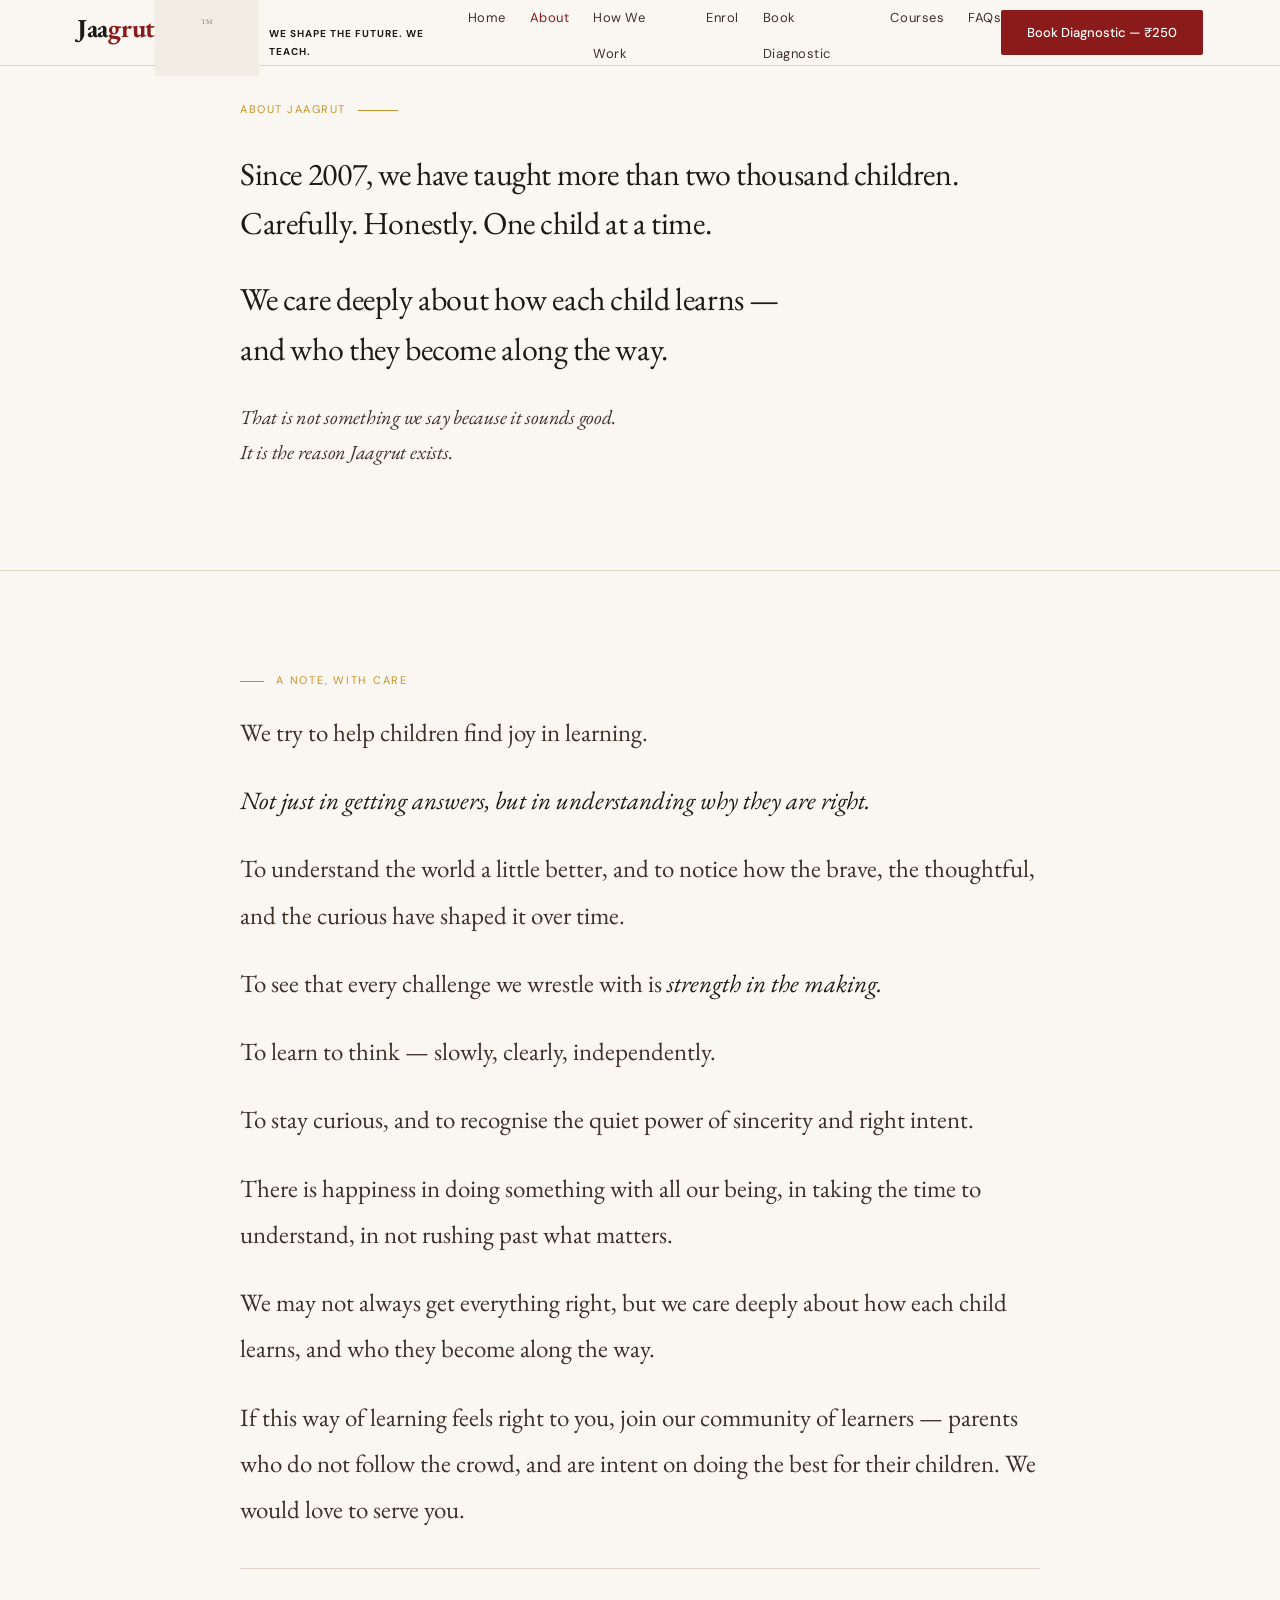
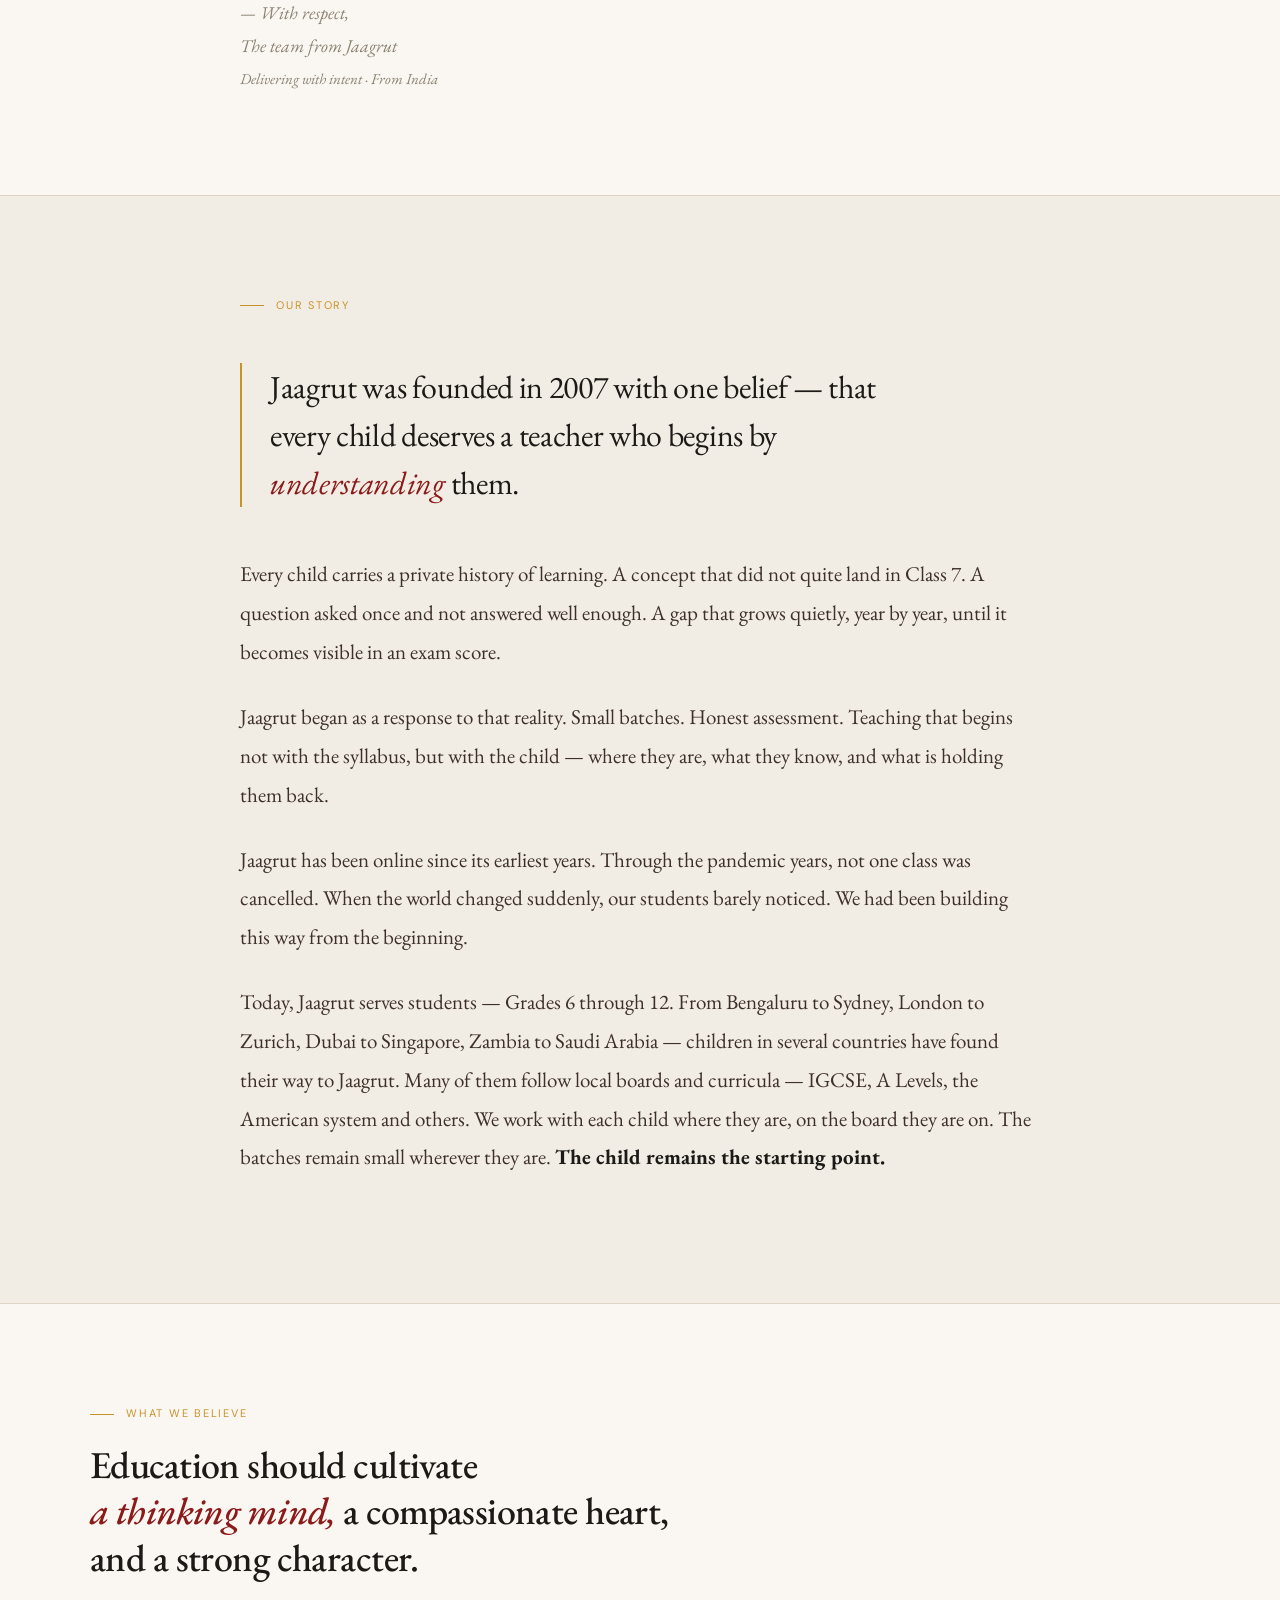
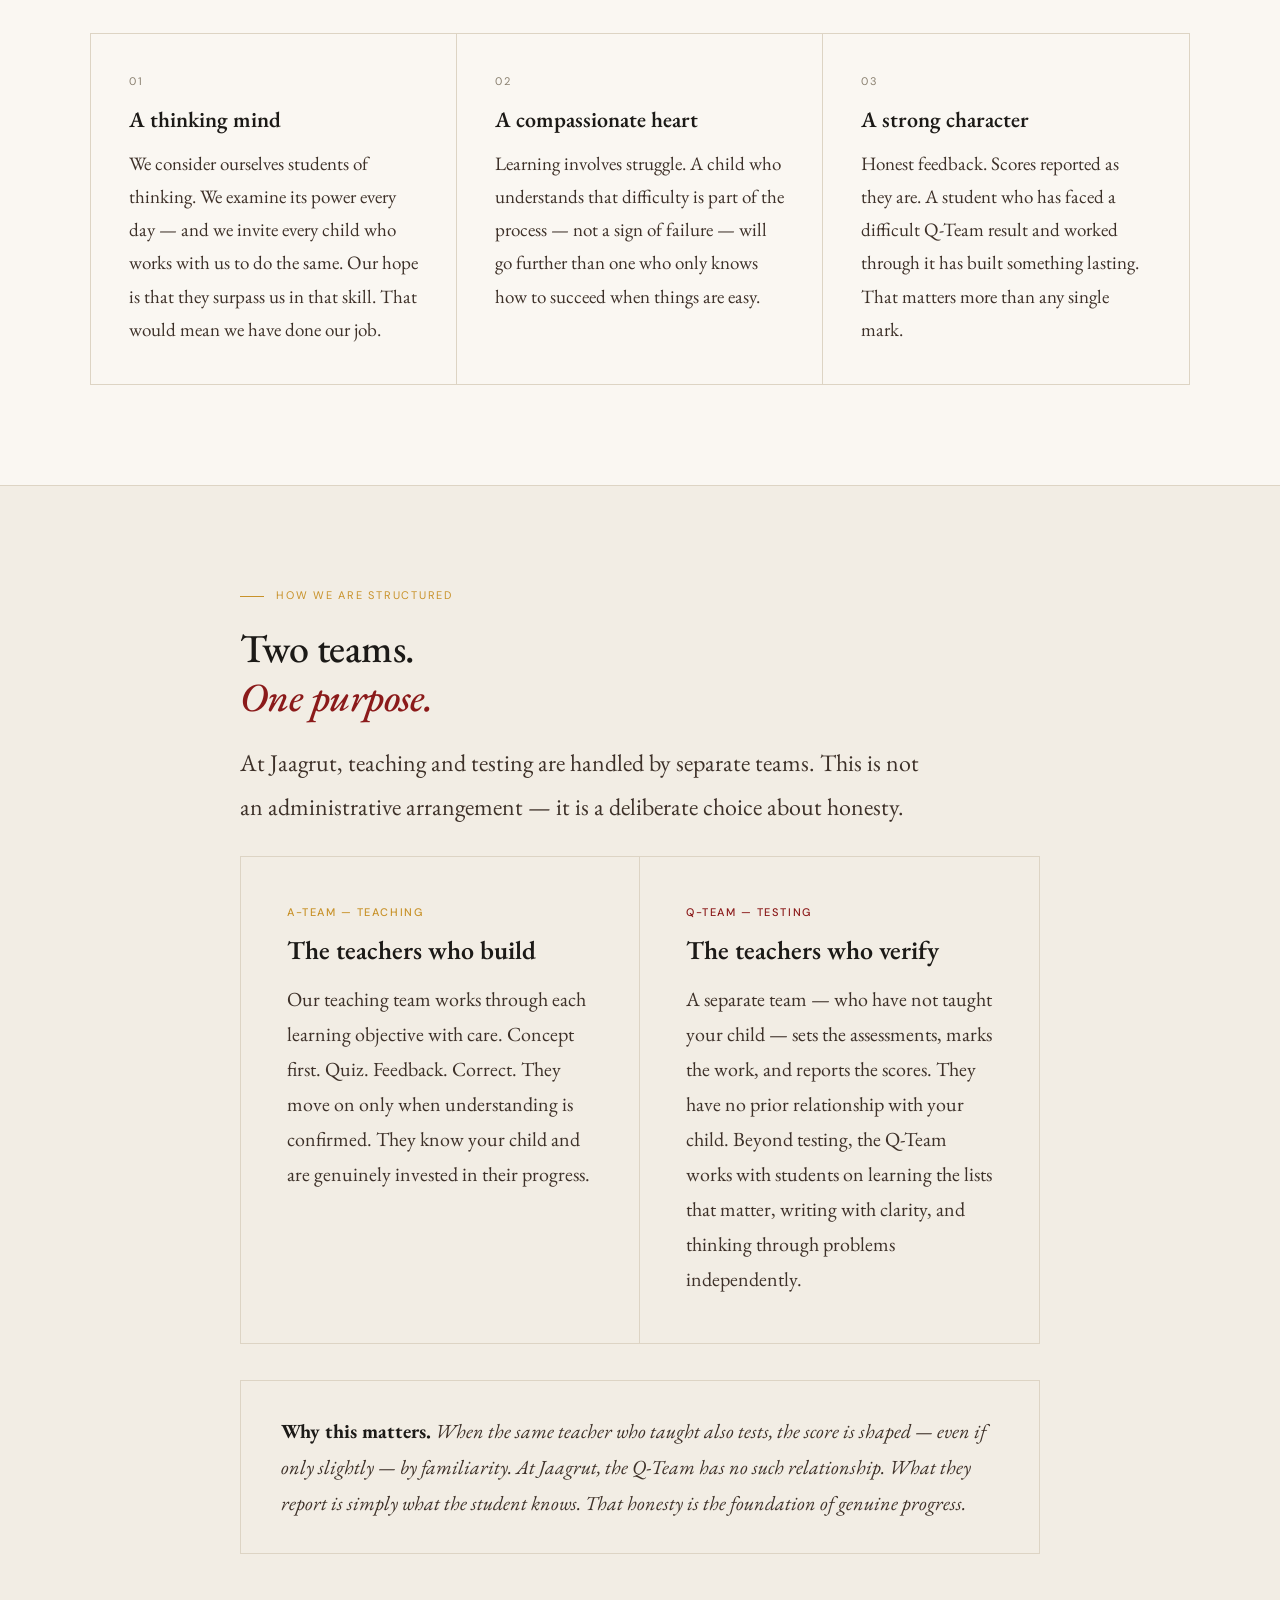
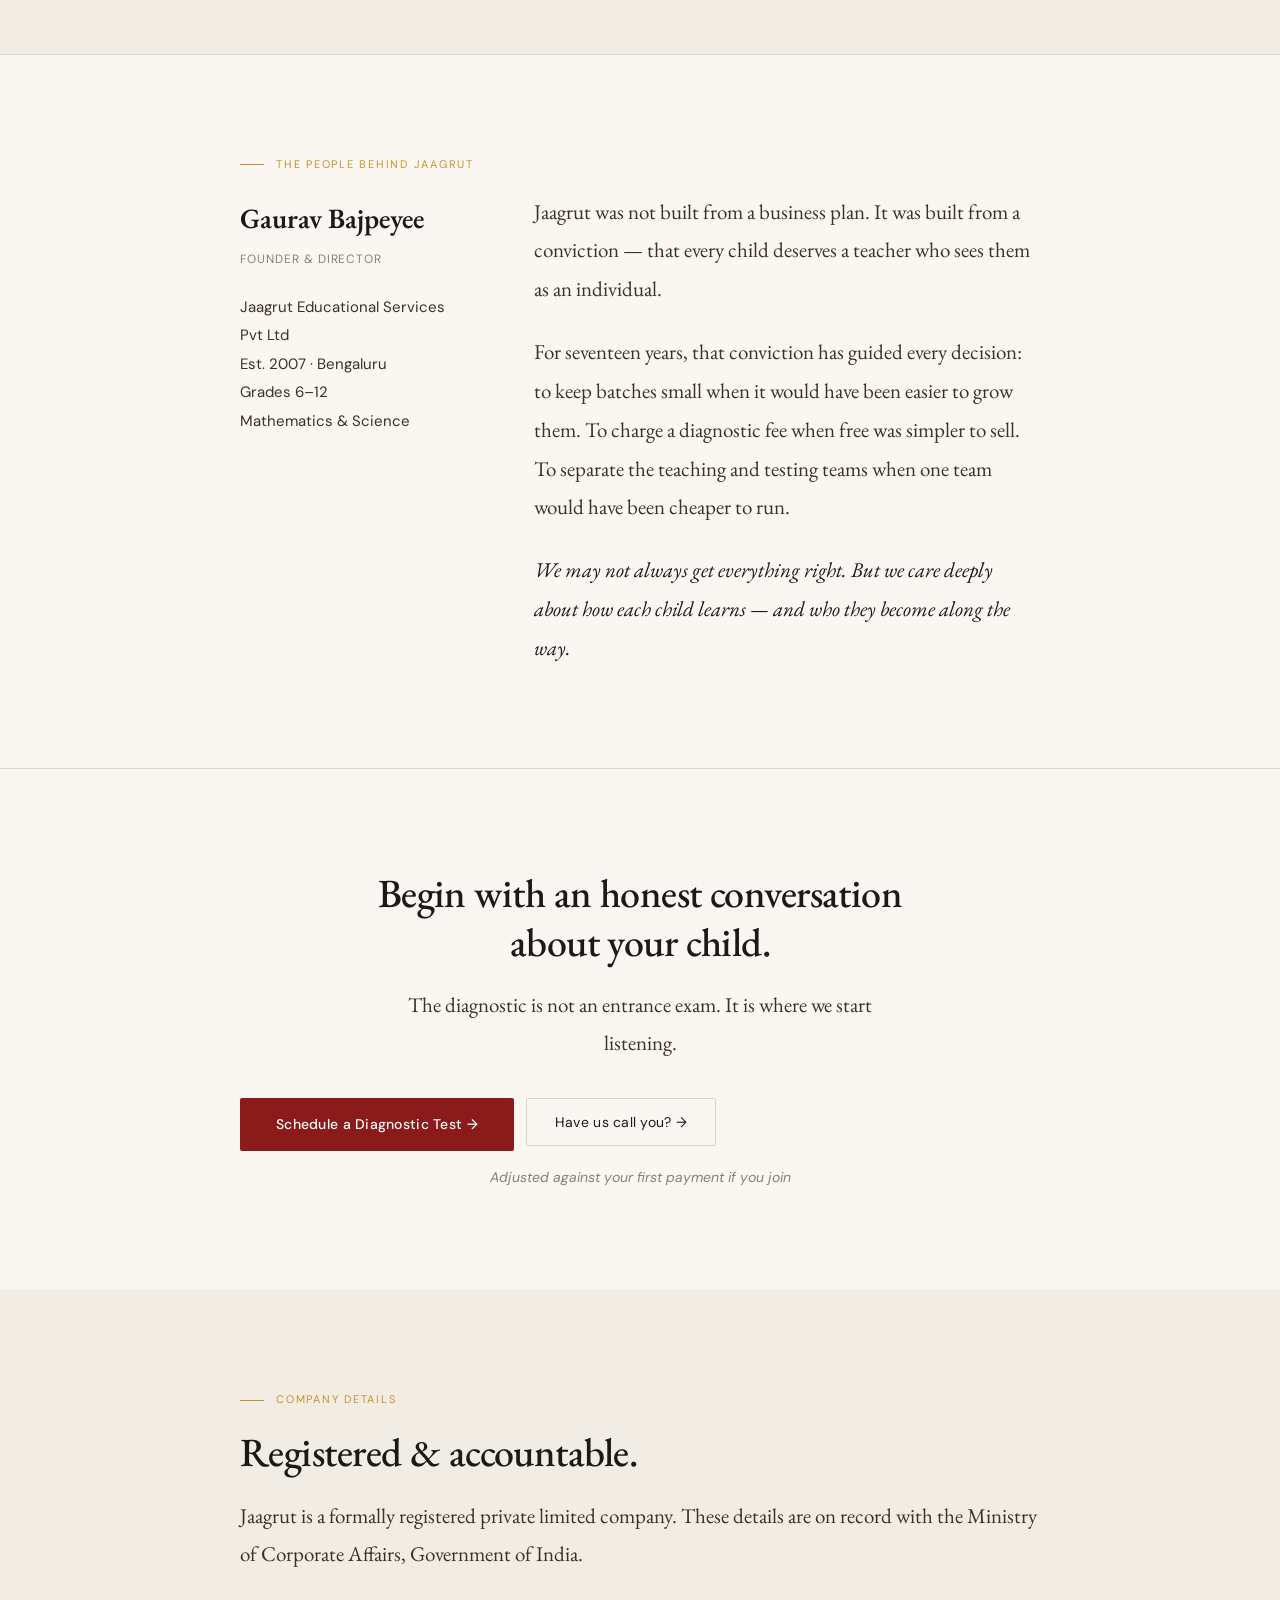
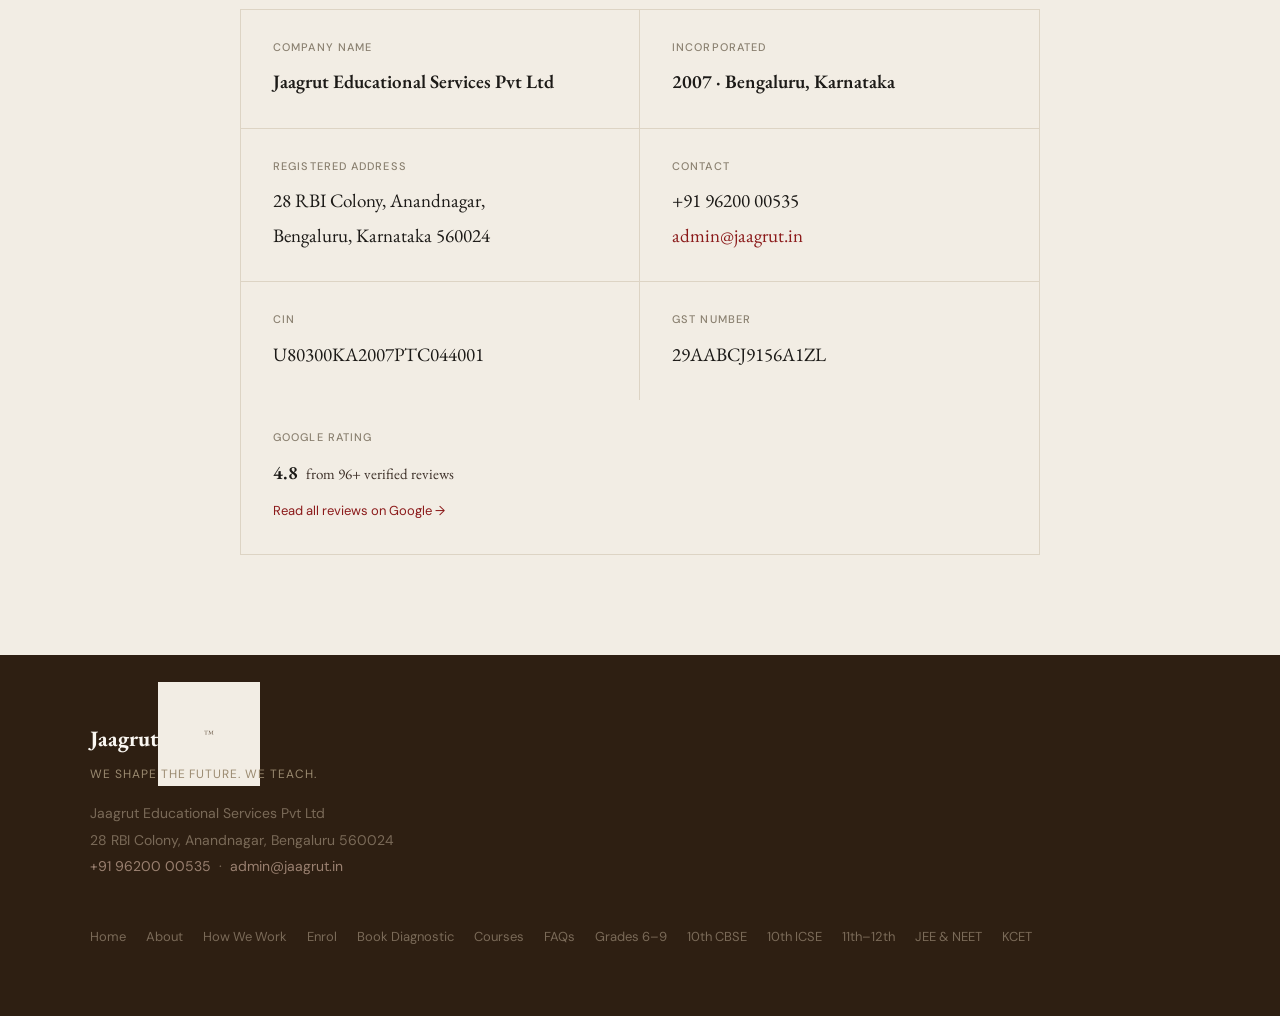
==== about.html @ b97ace00 "Add files via upload client given files" ====
<!DOCTYPE html>
<html lang="en">
<head>
<meta charset="UTF-8">
<meta name="viewport" content="width=device-width,initial-scale=1.0">
<title>About Jaagrut — Online Tutoring Since 2007</title>
<meta name="description" content="Jaagrut was founded in 2007 by Gaurav Bajpeyee with one belief — every child deserves a teacher who begins by understanding them. Read our story, philosophy and two-team model.">
<meta property="og:title" content="About Jaagrut — Online Tutoring Since 2007">
<meta property="og:description" content="Jaagrut was founded in 2007 by Gaurav Bajpeyee with one belief — every child deserves a teacher who begins by understanding them. Read our story, philosophy and two-team model.">
<meta property="og:url" content="https://www.jaagrut.com/about.html">
<meta property="og:type" content="website">
<meta property="og:site_name" content="Jaagrut">
<link rel="canonical" href="https://www.jaagrut.com/about.html">
<!-- Google Analytics — replace GA_MEASUREMENT_ID with your GA4 ID -->
<!-- <script async src="https://www.googletagmanager.com/gtag/js?id=GA_MEASUREMENT_ID"></script>
<script>window.dataLayer=window.dataLayer||[];function gtag(){dataLayer.push(arguments);}gtag("js",new Date());gtag("config","GA_MEASUREMENT_ID");</script> -->
<link rel="preconnect" href="https://fonts.googleapis.com"><link href="https://fonts.googleapis.com/css2?family=EB+Garamond:ital,wght@0,400;0,500;0,600;0,700;1,400;1,500;1,600&family=DM+Sans:wght@0,300;0,400;0,500&display=swap" rel="stylesheet">
<style>
*,*::before,*::after{box-sizing:border-box;margin:0;padding:0;}
:root{
  --red:#8B1A1A;--red-l:#A82020;--gold:#C8922A;
  --cream:#FAF7F2;--cream-d:#F2EDE4;--cream-dp:#E8E0D4;
  --text:#1C1A17;--muted:#3D3028;--faint:#8A8070;--border:#DDD4C4;
  --deep:#2E1F12;
}
html{scroll-behavior:smooth;}
body{font-family:'EB Garamond',serif;background:var(--cream);color:var(--text);font-size:20px;line-height:1.8;-webkit-font-smoothing:antialiased;}
sup.tm{font-size:.42em;vertical-align:super;letter-spacing:0;font-weight:400;color:var(--faint);}
/* NAV */
nav{position:fixed;top:0;left:0;right:0;z-index:200;background:var(--cream);border-bottom:.5px solid var(--border);height:66px;display:flex;align-items:center;padding:0 6%;justify-content:space-between;}
.nl{display:flex;align-items:baseline;gap:10px;text-decoration:none;}
.nl-w{font-family:'EB Garamond',serif;font-size:26px;font-weight:700;color:var(--text);letter-spacing:-.01em;}
.nl-w em{color:var(--red);font-style:normal;}
.nl-t{font-family:'DM Sans',sans-serif;font-size:10px;font-weight:700;color:var(--text);letter-spacing:.1em;text-transform:uppercase;}
.nm{display:flex;gap:24px;list-style:none;}
.nm a{font-family:'DM Sans',sans-serif;font-size:13px;font-weight:400;color:var(--muted);text-decoration:none;letter-spacing:.04em;transition:color .2s;}
.nm a:hover,.nm a.on{color:var(--red);}
.nc{font-family:'DM Sans',sans-serif;font-size:13px;font-weight:500;background:var(--red);color:#fff;border:none;border-radius:2px;padding:11px 26px;cursor:pointer;text-decoration:none;transition:background .2s;white-space:nowrap;}
.nc:hover{background:var(--red-l);}
/* LAYOUT */
section{padding:100px 6%;border-bottom:.5px solid var(--border);}
.inn{max-width:800px;margin:0 auto;}
.inn-w{max-width:1100px;margin:0 auto;}
/* TYPE */
.lbl{font-family:'DM Sans',sans-serif;font-size:11px;font-weight:400;letter-spacing:.16em;text-transform:uppercase;color:var(--gold);margin-bottom:18px;display:flex;align-items:center;gap:12px;}
.lbl::before{content:'';display:inline-block;width:24px;height:.5px;background:var(--gold);}
.h1{font-size:clamp(32px,4.5vw,54px);font-weight:500;line-height:1.18;letter-spacing:-.018em;color:var(--text);margin-bottom:24px;}
.h1 em{font-style:italic;color:var(--red);}
.h2{font-size:clamp(26px,3.2vw,40px);font-weight:500;line-height:1.22;letter-spacing:-.014em;color:var(--text);margin-bottom:20px;}
.h2 em{font-style:italic;color:var(--red);}
.h3{font-size:clamp(20px,2.2vw,26px);font-weight:600;line-height:1.28;color:var(--text);margin-bottom:14px;}
.body-xl{font-size:clamp(20px,2.2vw,24px);color:var(--muted);line-height:1.8;max-width:700px;margin-bottom:28px;}
.body-lg{font-size:21px;color:var(--muted);line-height:1.8;margin-bottom:22px;}
.body-md{font-size:20px;color:var(--muted);line-height:1.75;}
.pull{font-size:clamp(22px,2.8vw,32px);font-weight:400;line-height:1.5;color:var(--text);letter-spacing:-.01em;border-left:2px solid var(--gold);padding-left:28px;margin:48px 0;max-width:660px;}
.pull em{color:var(--red);font-style:italic;}
/* BUTTONS */
.btn-p{font-family:'DM Sans',sans-serif;font-size:14px;font-weight:500;background:var(--red);color:#fff;border:none;border-radius:2px;padding:14px 36px;cursor:pointer;text-decoration:none;transition:background .2s;display:inline-block;letter-spacing:.02em;}
.btn-p:hover{background:var(--red-l);}
.btn-o{font-family:'DM Sans',sans-serif;font-size:13px;font-weight:400;background:transparent;color:var(--text);border:.5px solid var(--border);border-radius:2px;padding:12px 28px;cursor:pointer;text-decoration:none;transition:border-color .2s;display:inline-block;}
.btn-o:hover{border-color:var(--muted);}
.tag{font-family:'DM Sans',sans-serif;font-size:12px;font-weight:400;padding:7px 16px;border:.5px solid var(--border);color:var(--muted);background:var(--cream-d);display:inline-block;margin:4px 4px 4px 0;}
/* GRIDS */
.g2{display:grid;grid-template-columns:1fr 1fr;gap:0;border:.5px solid var(--border);}
.g3{display:grid;grid-template-columns:repeat(3,1fr);gap:0;border:.5px solid var(--border);}
.cell{padding:38px 42px;border-right:.5px solid var(--border);border-bottom:.5px solid var(--border);}
.cell:nth-child(2n){border-right:none;}
.cell-t{font-size:20px;font-weight:600;color:var(--text);margin-bottom:12px;line-height:1.3;}
.cell-b{font-size:20px;color:var(--muted);line-height:1.75;}
/* FOOTER */
footer{padding:64px 6%;background:var(--deep);}
.ft{max-width:1100px;margin:0 auto;display:flex;justify-content:space-between;align-items:flex-end;flex-wrap:wrap;gap:36px;}
.ft-name{font-family:'EB Garamond',serif;font-size:22px;font-weight:700;color:#FAF7F2;margin-bottom:6px;}
.ft-tag{font-family:'DM Sans',sans-serif;font-size:12px;letter-spacing:.08em;text-transform:uppercase;color:#9A8A70;}
.ft-info{font-family:'DM Sans',sans-serif;font-size:14px;color:#7A6A58;line-height:1.9;margin-top:14px;}
.ft-info a{color:#9A8070;text-decoration:none;}
.ft-links{display:flex;gap:20px;list-style:none;flex-wrap:wrap;}
.ft-links a{font-family:'DM Sans',sans-serif;font-size:13px;color:#7A6A58;text-decoration:none;transition:color .2s;}
.ft-links a:hover{color:#9A8A70;}
.ft-legal{font-family:'DM Sans',sans-serif;font-size:12px;color:#5A4A38;line-height:1.85;text-align:right;}
/* RESPONSIVE */


@media(max-width:780px){
  /* Nav */
  nav{padding:0 4%;height:60px;}
  .nl-t{display:none;}
  .nl-w{font-size:22px;}
  .nc{font-size:11px;padding:8px 14px;}
  .nm{display:none;}
  /* Layout */
  section{padding:60px 5%;}
  .inn,.inn-w{max-width:100%;}
  /* Grids → single column */
  .g2,.g3,
  .hero-band,.steps,.modes,.sav-bar,
  .batch-row,.rg,.stories,
  .phil-grid,.team-grid,.founder-grid,
  .what-grid,.contact-grid,
  .who-grid,.sub-grid,
  .one-tier{grid-template-columns:1fr!important;}
  /* Remove right borders when stacked */
  .cell,.step,.mode,.batch,.story,.rc,.sav,
  .pi,.tm,.wh,.sg,.wc,.ot,
  .ci-row,.hero-band-l,.hero-band-r{
    border-right:none!important;
  }
  /* Borders between stacked items */
  .step,.mode,.rc,.sav,.pi,.tm,.wh,.sg,.wc,.ot{
    border-bottom:.5px solid var(--border)!important;
  }
  /* Last items — remove trailing border */
  .step:last-child,.mode:last-child,.rc:nth-child(4),
  .pi:last-child,.tm:last-child,.wh:nth-child(4),
  .sg:last-child,.wc:nth-child(4),.ot:last-child{
    border-bottom:none!important;
  }
  /* Hero band */
  .hero-band-l,.hero-band-r{padding:40px 5%!important;}
  /* Fee block */
  .fee-block{flex-direction:column;gap:20px;}
  /* Pull quote */
  .pull{padding-left:16px;font-size:clamp(20px,5vw,26px);}
  /* Headings */
  .h1{font-size:clamp(28px,7vw,40px);}
  .h2{font-size:clamp(24px,6vw,34px);}
  /* Stories */
  .stories{grid-template-columns:1fr!important;}
  .story{border-right:none!important;border-bottom:.5px solid var(--border)!important;padding:32px 0!important;}
  .story:first-child{padding-left:0!important;}
  .story:last-child{border-bottom:none!important;}
  /* Stats */
  .stats{grid-template-columns:1fr 1fr!important;}
  .stat:nth-child(2){border-right:none!important;}
  .stat:nth-child(3){border-top:.5px solid var(--border);}
  /* Savings bar */
  .sav-bar{grid-template-columns:1fr!important;}
  .sav{border-right:none!important;border-bottom:.5px solid var(--border)!important;}
  .sav:last-child{border-bottom:none!important;}
  /* Calendar table */
  .cal-wrap{overflow-x:auto;}
  .cal-row{grid-template-columns:80px 1fr!important;flex-wrap:wrap;}
  /* Footer */
  .ft{flex-direction:column;align-items:flex-start;gap:28px;}
  .ft-legal{text-align:left;}
  .ft-links{gap:16px;}
  /* Inline course grid */
  div[style*="grid-template-columns:repeat(3,1fr)"]{
    display:block!important;
  }
  /* Buttons */
  .hero-act{flex-direction:column;align-items:flex-start;}
  .btn-p,.btn-o,.btn-wa,.btn-ghost{display:block;text-align:center;margin-bottom:8px;}
  /* Modes */
  .mode:last-child{background:var(--cream-d)!important;}
  /* Hero note */
  .hero-note p{font-size:clamp(20px,5vw,26px);}
  .bridge{font-size:19px!important;}
  /* Ref section */
  .ref-h{font-size:clamp(22px,5vw,30px);}
  .ref-body{font-size:18px;}
  /* On/Off for poem unused styles */
}
@media(max-width:480px){
  .nc{display:none;}
  .nl-w{font-size:20px;}
  nav{height:56px;}
  .h1{font-size:clamp(26px,8vw,36px);}
  .h2{font-size:clamp(22px,7vw,30px);}
  section{padding:48px 4%;}
  .stats{grid-template-columns:1fr!important;}
  .stat{border-right:none!important;border-bottom:.5px solid var(--border)!important;}
  .stat:last-child{border-bottom:none!important;}
  .fee-n{font-size:48px!important;}
}


.cb-wrap{display:inline-block;vertical-align:top;}
.btn-cb{font-family:'DM Sans',sans-serif;font-size:14px;font-weight:400;background:transparent;color:var(--text);border:.5px solid var(--border);border-radius:2px;padding:14px 28px;cursor:pointer;transition:border-color .2s;display:inline-block;letter-spacing:.02em;white-space:nowrap;}
.btn-cb:hover{border-color:var(--muted);}
.cb-form{margin-top:16px;border:.5px solid var(--border);border-radius:2px;background:var(--cream);max-width:440px;}
.cb-inner{padding:28px 28px;}
.cb-head{font-size:19px;font-weight:600;color:var(--text);margin-bottom:6px;line-height:1.3;}
.cb-sub{font-family:'DM Sans',sans-serif;font-size:13px;color:var(--faint);margin-bottom:22px;line-height:1.5;}
.cb-field{margin-bottom:16px;}
.cb-label{font-family:'DM Sans',sans-serif;font-size:12px;font-weight:500;color:var(--muted);letter-spacing:.04em;text-transform:uppercase;display:block;margin-bottom:6px;}
.cb-opt{font-family:'DM Sans',sans-serif;font-size:11px;color:var(--faint);margin-left:6px;font-style:italic;font-weight:400;}
.cb-input{font-family:'DM Sans',sans-serif;font-size:16px;color:var(--text);width:100%;padding:10px 14px;border:.5px solid var(--border);border-radius:2px;background:var(--cream);outline:none;transition:border-color .2s;}
.cb-input:focus{border-color:var(--muted);}
.cb-textarea{font-family:'DM Sans',sans-serif;font-size:16px;color:var(--text);width:100%;padding:10px 14px;border:.5px solid var(--border);border-radius:2px;background:var(--cream);outline:none;transition:border-color .2s;resize:vertical;min-height:80px;line-height:1.6;}
.cb-textarea:focus{border-color:var(--muted);}
.cb-hint{font-family:'DM Sans',sans-serif;font-size:12px;color:var(--faint);margin-top:5px;font-style:italic;}
.cb-send{font-family:'DM Sans',sans-serif;font-size:14px;font-weight:500;background:var(--text);color:#FAF7F2;border:none;border-radius:2px;padding:12px 28px;cursor:pointer;margin-top:8px;transition:opacity .2s;width:100%;}
.cb-send:hover{opacity:.85;}
.cb-sent{font-family:'DM Sans',sans-serif;font-size:14px;color:var(--gold);margin-top:12px;font-style:italic;}
@media(max-width:780px){.cb-wrap{display:block;margin-top:8px;}.btn-cb{display:block;text-align:center;width:100%;}.cb-form{max-width:100%;}}

/* ── MOBILE NAV ── */
.ham-btn{display:none;background:none;border:none;cursor:pointer;padding:8px;flex-direction:column;gap:5px;justify-content:center;align-items:center;}
.ham-btn span{display:block;width:22px;height:1.5px;background:var(--text);transition:all .25s;}
.ham-btn.open span:nth-child(1){transform:translateY(6.5px) rotate(45deg);}
.ham-btn.open span:nth-child(2){opacity:0;}
.ham-btn.open span:nth-child(3){transform:translateY(-6.5px) rotate(-45deg);}
.mob-menu{display:none;position:fixed;top:60px;left:0;right:0;background:var(--cream);border-bottom:.5px solid var(--border);z-index:199;padding:0;}
.mob-menu.open{display:block;}
.mob-menu a{display:block;font-family:'DM Sans',sans-serif;font-size:16px;font-weight:400;color:var(--muted);text-decoration:none;padding:16px 6%;border-bottom:.5px solid var(--border);transition:background .15s;}
.mob-menu a:hover{background:var(--cream-d);}
.mob-menu a.on{color:var(--red);}
.mob-menu-cta{display:block;font-family:'DM Sans',sans-serif;font-size:16px;font-weight:500;background:var(--red);color:#fff;text-align:center;padding:18px 6%;text-decoration:none;}
/* ── STICKY MOBILE CTA ── */
.sticky-cta{display:none;position:fixed;bottom:0;left:0;right:0;z-index:198;background:var(--red);color:#fff;font-family:'DM Sans',sans-serif;font-size:15px;font-weight:500;text-align:center;padding:16px 5%;text-decoration:none;letter-spacing:.02em;border-top:2px solid var(--red-l);}
.sticky-cta:hover{background:var(--red-l);}
@media(max-width:780px){
  .ham-btn{display:flex;}
  .nc{display:none;}
  .sticky-cta{display:block;}
  body{padding-bottom:56px;}
}
.skip-link{position:absolute;top:-60px;left:6%;background:var(--red);color:#fff;padding:10px 20px;font-family:'DM Sans',sans-serif;font-size:14px;font-weight:500;border-radius:0 0 2px 2px;text-decoration:none;z-index:999;transition:top .2s;}.skip-link:focus{top:0;}
</style>
<script type="application/ld+json">{
  "@context":"https://schema.org",
  "@graph":[
    {
      "@type":["EducationalOrganization","LocalBusiness"],
      "@id":"https://www.jaagrut.com/#org",
      "name":"Jaagrut Educational Services Pvt Ltd",
      "alternateName":"Jaagrut",
      "url":"https://www.jaagrut.com",
      "description":"Online tutoring for Mathematics and Science, Grades 6-12. CBSE, ICSE, JEE, NEET, KCET and international curricula. Founded 2007, Bengaluru.",
      "foundingDate":"2007",
      "founder":{"@type":"Person","name":"Gaurav Bajpeyee"},
      "address":{"@type":"PostalAddress","streetAddress":"28 RBI Colony, Anandnagar","addressLocality":"Bengaluru","addressRegion":"Karnataka","postalCode":"560024","addressCountry":"IN"},
      "telephone":"+919620000535",
      "email":"admin@jaagrut.in",
      "taxID":"29AABCJ9156A1ZL",
      "leiCode":"U80300KA2007PTC044001",
      "aggregateRating":{"@type":"AggregateRating","ratingValue":"4.8","bestRating":"5","ratingCount":"96"},
      "sameAs":["https://maps.app.goo.gl/KBsQXKk3epQgQAV57","https://jaagrut.com"]
    }
  ]
}</script>

</head>
<body>
<style>
#opening{padding-top:152px;padding-bottom:100px;background:var(--cream-d);}
.on p{font-size:clamp(23px,3vw,32px);font-weight:400;line-height:1.55;color:var(--text);margin-bottom:26px;letter-spacing:-.012em;}
.on .sub{font-size:clamp(17px,1.8vw,20px)!important;color:var(--muted)!important;font-style:italic;line-height:1.75!important;margin-bottom:0!important;}
.note-body p{font-size:clamp(21px,2.4vw,25px);color:var(--muted);line-height:1.85;margin-bottom:22px;}
.note-body p em{color:var(--text);font-style:italic;}
.note-sign{font-size:18px;color:var(--faint);font-style:italic;margin-top:36px;padding-top:28px;border-top:.5px solid var(--border);}

.story-p{font-size:21px;color:var(--muted);line-height:1.85;margin-bottom:26px;}
.story-p strong{color:var(--text);}
.story-p em{color:var(--text);font-style:italic;}
.phil-h{font-size:clamp(26px,3.2vw,38px);font-weight:500;line-height:1.22;letter-spacing:-.015em;color:var(--text);margin-bottom:52px;}
.phil-h em{font-style:italic;color:var(--red);}
.phil-grid{display:grid;grid-template-columns:repeat(3,1fr);gap:0;border:.5px solid var(--border);}
.pi{padding:38px 38px;border-right:.5px solid var(--border);}
.pi:last-child{border-right:none;}
.pi-n{font-family:'DM Sans',sans-serif;font-size:11px;letter-spacing:.14em;text-transform:uppercase;color:var(--faint);margin-bottom:14px;}
.pi-t{font-size:22px;font-weight:600;color:var(--text);margin-bottom:12px;line-height:1.3;}
.pi-b{font-size:19px;color:var(--muted);line-height:1.75;}
.team-grid{display:grid;grid-template-columns:1fr 1fr;gap:0;border:.5px solid var(--border);margin-bottom:36px;}
.tm{padding:46px 46px;border-right:.5px solid var(--border);}
.tm:last-child{border-right:none;background:var(--cream-d);}
.tm-lbl{font-family:'DM Sans',sans-serif;font-size:11px;font-weight:500;letter-spacing:.14em;text-transform:uppercase;margin-bottom:12px;}
.tm.at .tm-lbl{color:var(--gold);}
.tm.qt .tm-lbl{color:var(--red);}
.tm-name{font-size:26px;font-weight:600;color:var(--text);margin-bottom:16px;line-height:1.2;}
.tm-body{font-size:20px;color:var(--muted);line-height:1.75;}
.why-box{padding:32px 40px;border:.5px solid var(--border);background:var(--cream-d);font-size:20px;color:var(--muted);line-height:1.8;font-style:italic;}
.why-box strong{color:var(--text);font-style:normal;}
.founder-grid{display:grid;grid-template-columns:1fr 2.2fr;gap:64px;align-items:start;}
.founder-name{font-size:28px;font-weight:600;color:var(--text);margin-bottom:6px;}
.founder-role{font-family:'DM Sans',sans-serif;font-size:12px;letter-spacing:.08em;text-transform:uppercase;color:var(--faint);margin-bottom:22px;}
.founder-detail{font-family:'DM Sans',sans-serif;font-size:15px;color:var(--muted);line-height:1.9;}
.founder-body p{font-size:21px;color:var(--muted);line-height:1.85;margin-bottom:24px;}
.founder-body p:last-child{margin-bottom:0;}
.founder-body em{color:var(--text);font-style:italic;}
.pi:last-child,.tm:last-child{border-bottom:none;}}
</style>
<a href="#main-content" class="skip-link">Skip to main content</a>
<nav>
  <a href="index.html" class="nl">
    <span class="nl-w">Jaa<em>grut</em><sup class="tm">™</sup></span>
    <span class="nl-t">We shape the future. We teach.</span>
  </a>
  <ul class="nm"><li><a href="index.html">Home</a></li><li><a href="about.html" class=on>About</a></li><li><a href="how-we-work.html">How We Work</a></li><li><a href="enrol.html">Enrol</a></li><li><a href="book-diagnostic.html">Book Diagnostic</a></li><li><a href="courses.html">Courses</a></li><li><a href="faq.html">FAQs</a></li></ul>
  <a href="book-diagnostic.html" class="nc">Book Diagnostic — ₹250</a>
</nav>
<section id="main-content">
  <div class="inn">
    <div style="font-family:'DM Sans',sans-serif;font-size:11px;font-weight:400;letter-spacing:.14em;text-transform:uppercase;color:var(--gold);margin-bottom:30px;display:flex;align-items:center;gap:12px;">About Jaagrut<span style="display:inline-block;width:40px;height:.5px;background:var(--gold);"></span></div>
    <div class="on">
      <p>Since 2007, we have taught more than two thousand children.<br>Carefully. Honestly. One child at a time.</p>
      <p>We care deeply about how each child learns &mdash;<br>and who they become along the way.</p>
      <p class="sub">That is not something we say because it sounds good.<br>It is the reason Jaagrut exists.</p>
    </div>
  </div>
</section>



<section>
  <div class="inn">
    <div class="lbl">A note, with care</div>
    <div class="note-body">
      <p>We try to help children find joy in learning.</p>
      <p><em>Not just in getting answers, but in understanding why they are right.</em></p>
      <p>To understand the world a little better, and to notice how the brave, the thoughtful, and the curious have shaped it over time.</p>
      <p>To see that every challenge we wrestle with is <em>strength in the making.</em></p>
      <p>To learn to think &mdash; slowly, clearly, independently.</p>
      <p>To stay curious, and to recognise the quiet power of sincerity and right intent.</p>
      <p>There is happiness in doing something with all our being, in taking the time to understand, in not rushing past what matters.</p>
      <p>We may not always get everything right, but we care deeply about how each child learns, and who they become along the way.</p>
      <p>If this way of learning feels right to you, join our community of learners &mdash; parents who do not follow the crowd, and are intent on doing the best for their children. We would love to serve you.</p>
    </div>
    <div class="note-sign">&mdash; With respect,<br>The team from Jaagrut<br><span style="font-size:15px;">Delivering with intent &middot; From India</span></div>
  </div>
</section>

<section style="background:var(--cream-d);">
  <div class="inn">
    <div class="lbl">Our story</div>
    <div class="pull">Jaagrut was founded in 2007 with one belief &mdash; that every child deserves a teacher who begins by <em>understanding</em> them.</div>
    <p class="story-p">Every child carries a private history of learning. A concept that did not quite land in Class 7. A question asked once and not answered well enough. A gap that grows quietly, year by year, until it becomes visible in an exam score.</p>
    <p class="story-p">Jaagrut began as a response to that reality. Small batches. Honest assessment. Teaching that begins not with the syllabus, but with the child &mdash; where they are, what they know, and what is holding them back.</p>
    <p class="story-p">Jaagrut has been online since its earliest years. Through the pandemic years, not one class was cancelled. When the world changed suddenly, our students barely noticed. We had been building this way from the beginning.</p>
    <p class="story-p">Today, Jaagrut serves students &mdash; Grades 6 through 12. From Bengaluru to Sydney, London to Zurich, Dubai to Singapore, Zambia to Saudi Arabia &mdash; children in several countries have found their way to Jaagrut. Many of them follow local boards and curricula &mdash; IGCSE, A Levels, the American system and others. We work with each child where they are, on the board they are on. The batches remain small wherever they are. <strong>The child remains the starting point.</strong></p>
  </div>
</section>

<section>
  <div class="inn-w">
    <div class="lbl">What we believe</div>
    <h2 class="phil-h">Education should cultivate<br><em>a thinking mind,</em> a compassionate heart,<br>and a strong character.</h2>
    <div class="phil-grid">
      <div class="pi"><div class="pi-n">01</div><div class="pi-t">A thinking mind</div><div class="pi-b">We consider ourselves students of thinking. We examine its power every day &mdash; and we invite every child who works with us to do the same. Our hope is that they surpass us in that skill. That would mean we have done our job.</div></div>
      <div class="pi"><div class="pi-n">02</div><div class="pi-t">A compassionate heart</div><div class="pi-b">Learning involves struggle. A child who understands that difficulty is part of the process &mdash; not a sign of failure &mdash; will go further than one who only knows how to succeed when things are easy.</div></div>
      <div class="pi"><div class="pi-n">03</div><div class="pi-t">A strong character</div><div class="pi-b">Honest feedback. Scores reported as they are. A student who has faced a difficult Q-Team result and worked through it has built something lasting. That matters more than any single mark.</div></div>
    </div>
  </div>
</section>

<section style="background:var(--cream-d);">
  <div class="inn">
    <div class="lbl">How we are structured</div>
    <h2 class="h2">Two teams.<br><em>One purpose.</em></h2>
    <p class="body-xl">At Jaagrut, teaching and testing are handled by separate teams. This is not an administrative arrangement &mdash; it is a deliberate choice about honesty.</p>
    <div class="team-grid">
      <div class="tm at"><div class="tm-lbl">A-Team &mdash; Teaching</div><div class="tm-name">The teachers who build</div><div class="tm-body">Our teaching team works through each learning objective with care. Concept first. Quiz. Feedback. Correct. They move on only when understanding is confirmed. They know your child and are genuinely invested in their progress.</div></div>
      <div class="tm qt"><div class="tm-lbl">Q-Team &mdash; Testing</div><div class="tm-name">The teachers who verify</div><div class="tm-body">A separate team &mdash; who have not taught your child &mdash; sets the assessments, marks the work, and reports the scores. They have no prior relationship with your child. Beyond testing, the Q-Team works with students on learning the lists that matter, writing with clarity, and thinking through problems independently.</div></div>
    </div>
    <div class="why-box"><strong>Why this matters.</strong> When the same teacher who taught also tests, the score is shaped &mdash; even if only slightly &mdash; by familiarity. At Jaagrut, the Q-Team has no such relationship. What they report is simply what the student knows. That honesty is the foundation of genuine progress.</div>
  </div>
</section>

<section>
  <div class="inn">
    <div class="lbl">The people behind Jaagrut</div>
    <div class="founder-grid">
      <div>
        <div class="founder-name">Gaurav Bajpeyee</div>
        <div class="founder-role">Founder &amp; Director</div>
        <div class="founder-detail">Jaagrut Educational Services Pvt Ltd<br>Est. 2007 &middot; Bengaluru<br>Grades 6&ndash;12<br>Mathematics &amp; Science</div>
      </div>
      <div class="founder-body">
        <p>Jaagrut was not built from a business plan. It was built from a conviction &mdash; that every child deserves a teacher who sees them as an individual.</p>
        <p>For seventeen years, that conviction has guided every decision: to keep batches small when it would have been easier to grow them. To charge a diagnostic fee when free was simpler to sell. To separate the teaching and testing teams when one team would have been cheaper to run.</p>
        <p><em>We may not always get everything right. But we care deeply about how each child learns &mdash; and who they become along the way.</em></p>
      </div>
    </div>
  </div>
</section>

<section style="text-align:center;border-bottom:none;">
  <div class="inn">
    <h2 class="h2">Begin with an honest conversation<br>about your child.</h2>
    <p class="body-lg" style="max-width:500px;margin:0 auto 36px;text-align:center;">The diagnostic is not an entrance exam. It is where we start listening.</p>
    <div style="display:flex;flex-wrap:wrap;gap:12px;align-items:flex-start;"><a href="book-diagnostic.html" class="btn-p">Schedule a Diagnostic Test &rarr;</a>
<div class="cb-wrap">
  <button class="btn-cb" onclick="toggleCb('cb-about1')">Have us call you? &rarr;</button>
  <div class="cb-form" id="cb-about1" style="display:none;">
    <div class="cb-inner">
      <div class="cb-head">We will call you back.</div>
      <div class="cb-sub">Leave your details and we will reach out to you.</div>
      <div class="cb-field">
        <label class="cb-label" for="cb-n-about1">Your name</label>
        <input class="cb-input" type="text" id="cb-n-about1" placeholder="Your name">
      </div>
      <div class="cb-field">
        <label class="cb-label" for="cb-p-about1">Phone with country code</label>
        <input class="cb-input" type="tel" id="cb-p-about1" placeholder="+91 98765 43210">
      </div>
      <div class="cb-field">
        <label class="cb-label" for="cb-e-about1">Email address</label>
        <input class="cb-input" type="email" id="cb-e-about1" aria-describedby="cb-e-about1-hint" placeholder="your@email.com">
        <div class="cb-hint" id="cb-hint-1">In case we miss your call, we will reach you here.</div>
      </div>
      <div class="cb-field">
        <label class="cb-label" for="cb-m-about1">Your message <span class="cb-opt">optional</span></label>
        <textarea class="cb-textarea" id="cb-m-about1" placeholder="Tell us about your child — grade, board, subject, any specific concern..."></textarea>
      </div>
      <button class="cb-send" onclick="sendCb('about1','About')">Send on WhatsApp &rarr;</button>
      <div class="cb-sent" id="cb-done-about1" style="display:none;">Thank you. We will call you shortly.</div>
    </div>
  </div>
</div></div></div>
    <p style="font-family:'DM Sans',sans-serif;font-size:14px;color:var(--faint);margin-top:14px;font-style:italic;">Adjusted against your first payment if you join</p>
  </div>
</section>

<section style="background:var(--cream-d);border-bottom:none;">
  <div class="inn">
    <div class="lbl">Company details</div>
    <h2 class="h2">Registered &amp; accountable.</h2>
    <p class="body-lg" style="margin-bottom:36px;">Jaagrut is a formally registered private limited company. These details are on record with the Ministry of Corporate Affairs, Government of India.</p>
    <div style="display:grid;grid-template-columns:1fr 1fr;gap:0;border:.5px solid var(--border);">
      <div style="padding:28px 32px;border-right:.5px solid var(--border);border-bottom:.5px solid var(--border);">
        <div style="font-family:'DM Sans',sans-serif;font-size:11px;font-weight:500;letter-spacing:.1em;text-transform:uppercase;color:var(--faint);margin-bottom:8px;">Company name</div>
        <div style="font-size:19px;color:var(--text);font-weight:600;">Jaagrut Educational Services Pvt Ltd</div>
      </div>
      <div style="padding:28px 32px;border-bottom:.5px solid var(--border);">
        <div style="font-family:'DM Sans',sans-serif;font-size:11px;font-weight:500;letter-spacing:.1em;text-transform:uppercase;color:var(--faint);margin-bottom:8px;">Incorporated</div>
        <div style="font-size:19px;color:var(--text);font-weight:600;">2007 &middot; Bengaluru, Karnataka</div>
      </div>
      <div style="padding:28px 32px;border-right:.5px solid var(--border);border-bottom:.5px solid var(--border);">
        <div style="font-family:'DM Sans',sans-serif;font-size:11px;font-weight:500;letter-spacing:.1em;text-transform:uppercase;color:var(--faint);margin-bottom:8px;">Registered address</div>
        <div style="font-size:19px;color:var(--text);">28 RBI Colony, Anandnagar,<br>Bengaluru, Karnataka 560024</div>
      </div>
      <div style="padding:28px 32px;border-bottom:.5px solid var(--border);">
        <div style="font-family:'DM Sans',sans-serif;font-size:11px;font-weight:500;letter-spacing:.1em;text-transform:uppercase;color:var(--faint);margin-bottom:8px;">Contact</div>
        <div style="font-size:19px;color:var(--text);">
          <a href="tel:+919620000535" style="color:var(--text);text-decoration:none;">+91 96200 00535</a><br>
          <a href="mailto:admin@jaagrut.in" style="color:var(--red);text-decoration:none;">admin@jaagrut.in</a>
        </div>
      </div>
      <div style="padding:28px 32px;border-right:.5px solid var(--border);">
        <div style="font-family:'DM Sans',sans-serif;font-size:11px;font-weight:500;letter-spacing:.1em;text-transform:uppercase;color:var(--faint);margin-bottom:8px;">CIN</div>
        <div style="font-size:19px;color:var(--text);">U80300KA2007PTC044001</div>
      </div>
      <div style="padding:28px 32px;">
        <div style="font-family:'DM Sans',sans-serif;font-size:11px;font-weight:500;letter-spacing:.1em;text-transform:uppercase;color:var(--faint);margin-bottom:8px;">GST Number</div>
        <div style="font-size:19px;color:var(--text);">29AABCJ9156A1ZL</div>
      </div>
      <div style="padding:28px 32px;">
        <div style="font-family:'DM Sans',sans-serif;font-size:11px;font-weight:500;letter-spacing:.1em;text-transform:uppercase;color:var(--faint);margin-bottom:8px;">Google rating</div>
        <div style="font-size:19px;color:var(--text);font-weight:600;">4.8 &nbsp;<span style="font-size:15px;font-weight:400;color:var(--muted);">from 96+ verified reviews</span></div>
        <a href="https://maps.app.goo.gl/KBsQXKk3epQgQAV57" target="_blank" rel="noopener" style="font-family:'DM Sans',sans-serif;font-size:13px;color:var(--red);text-decoration:none;display:inline-block;margin-top:8px;">Read all reviews on Google &rarr;</a>
      </div>
    </div>
  </div>
</section>
<footer>
  <div class="ft">
    <div>
      <div class="ft-name">Jaagrut<sup class="tm" style="color:#6B5A48;">™</sup></div>
      <div class="ft-tag">We shape the future. We teach.</div>
      <div class="ft-info">
        Jaagrut Educational Services Pvt Ltd<br>
        28 RBI Colony, Anandnagar, Bengaluru 560024<br>
        <a href="tel:+919620000535">+91 96200 00535</a> &nbsp;&middot;&nbsp;
        <a href="mailto:admin@jaagrut.in">admin@jaagrut.in</a>
      </div>
    </div>
    <ul class="ft-links"><li><a href="index.html">Home</a></li><li><a href="about.html">About</a></li><li><a href="how-we-work.html">How We Work</a></li><li><a href="enrol.html">Enrol</a></li><li><a href="book-diagnostic.html">Book Diagnostic</a></li><li><a href="courses.html">Courses</a></li><li><a href="faq.html">FAQs</a></li><li><a href="grades-6-9.html">Grades 6–9</a></li><li><a href="cbse-10.html">10th CBSE</a></li><li><a href="icse-10.html">10th ICSE</a></li><li><a href="class-11-12.html">11th–12th</a></li><li><a href="jee-neet.html">JEE & NEET</a></li><li><a href="kcet.html">KCET</a></li></ul>
    <div class="ft-legal
<script>
function toggleCb(id){var el=document.getElementById(id);el.style.display=el.style.display==='none'?'block':'none';}
function sendCb(id,page){
  var name=document.getElementById('cb-n-'+id).value.trim();
  var phone=document.getElementById('cb-p-'+id).value.trim();
  var email=document.getElementById('cb-e-'+id).value.trim();
  var msg=document.getElementById('cb-m-'+id).value.trim();
  if(!name||!phone){alert('Please enter your name and phone number.');return;}
  var txt='Callback request — Jaagrut%0A---%0AName: '+encodeURIComponent(name)+'%0APhone: '+encodeURIComponent(phone)+'%0AEmail: '+encodeURIComponent(email||'Not provided')+'%0AMessage: '+encodeURIComponent(msg||'None')+'%0APage: '+encodeURIComponent(page);
  window.open('https://wa.me/919620000535?text='+txt,'_blank');
  document.getElementById('cb-done-'+id).style.display='block';
}
</script>

<script>
(function(){
  var btn=document.getElementById('ham');
  var menu=document.getElementById('mob-nav');
  if(!btn||!menu)return;
  btn.addEventListener('click',function(){
    btn.classList.toggle('open');
    menu.classList.toggle('open');
  });
  menu.querySelectorAll('a').forEach(function(a){
    a.addEventListener('click',function(){
      btn.classList.remove('open');
      menu.classList.remove('open');
    });
  });
})();
</script>
</body></html>
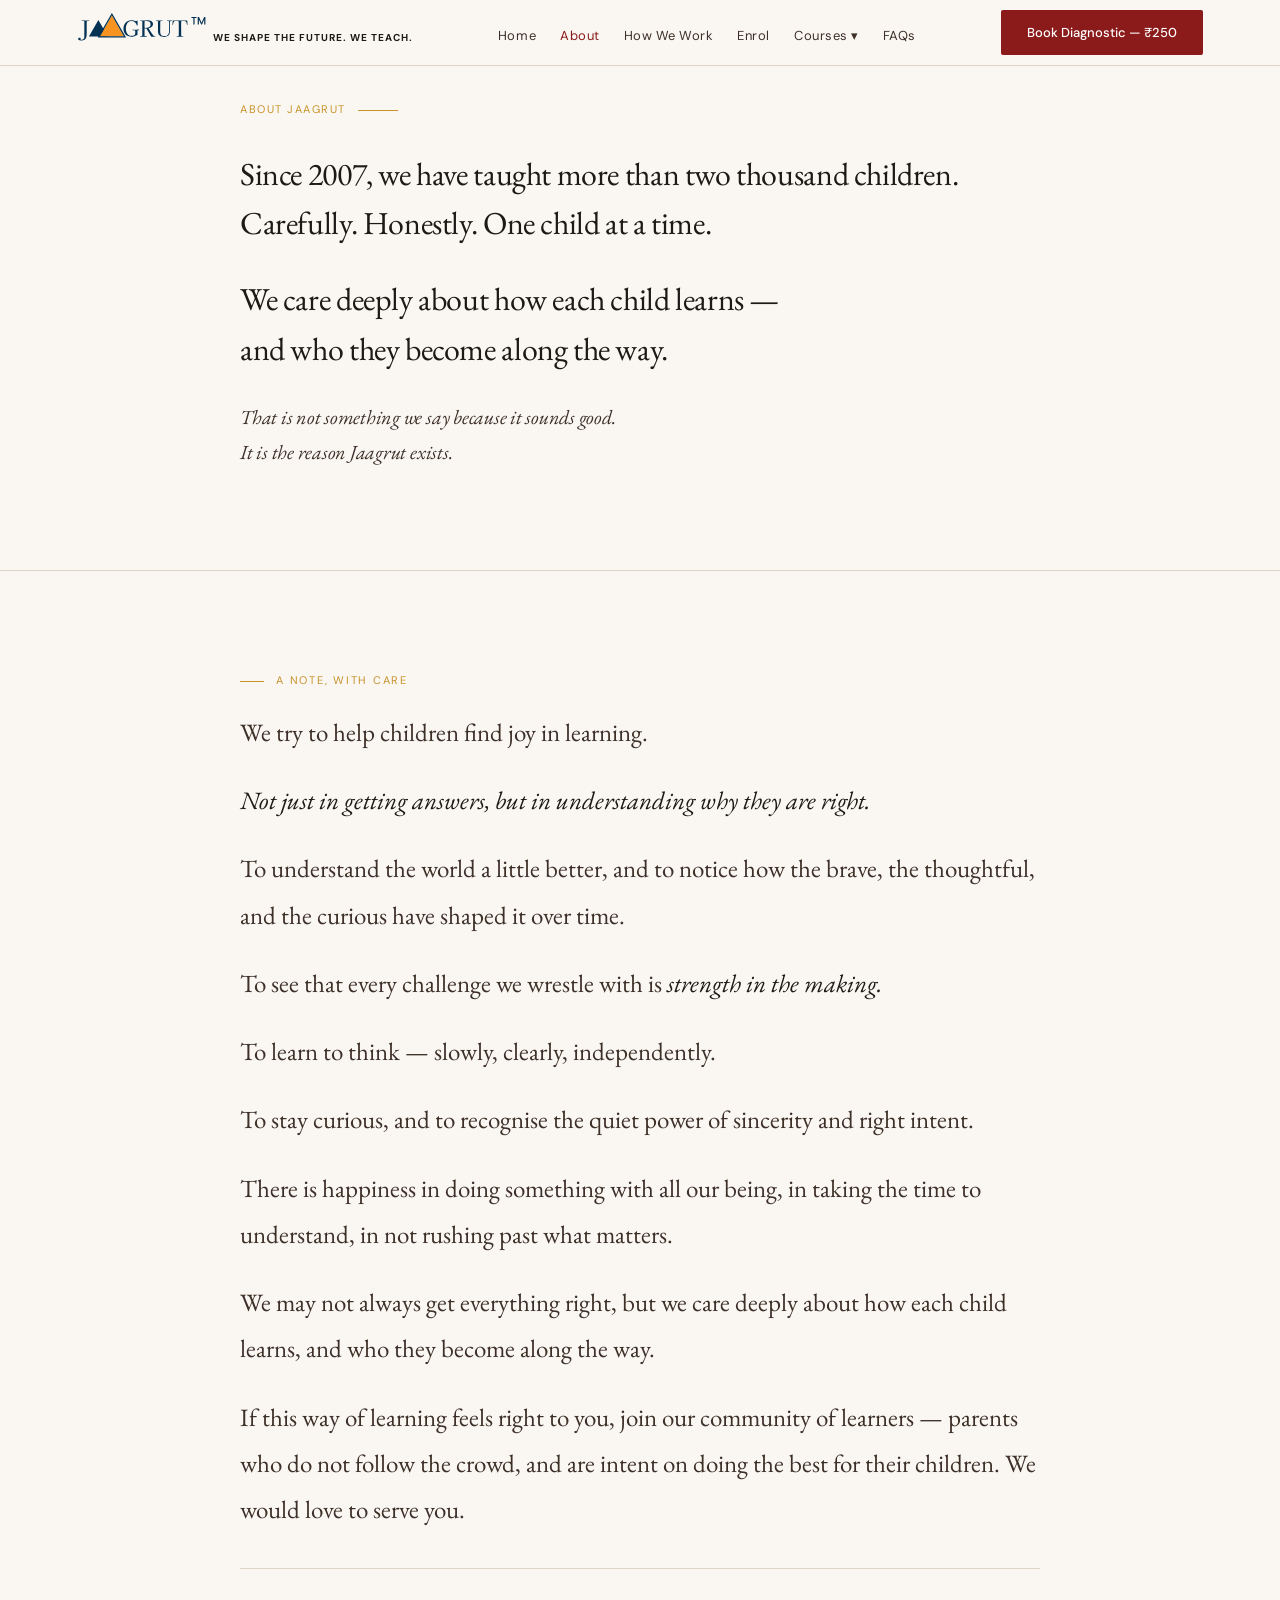
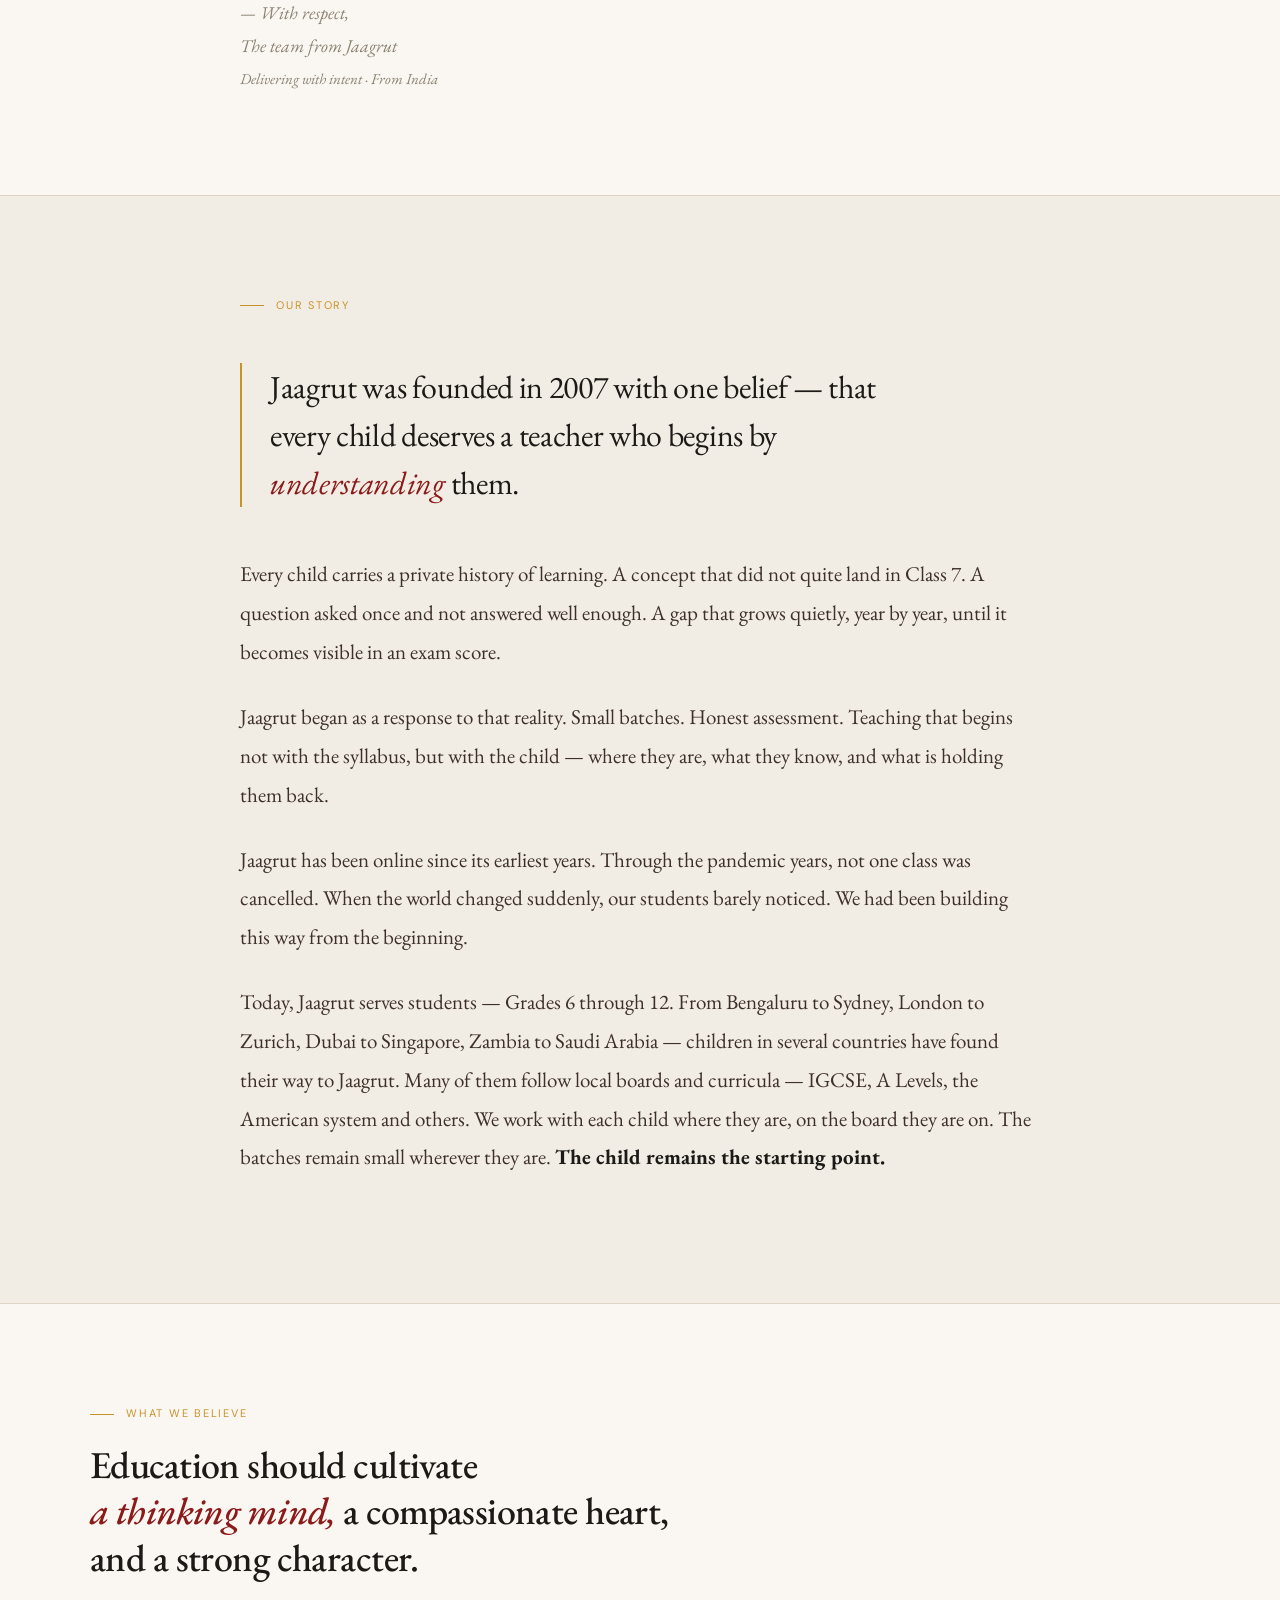
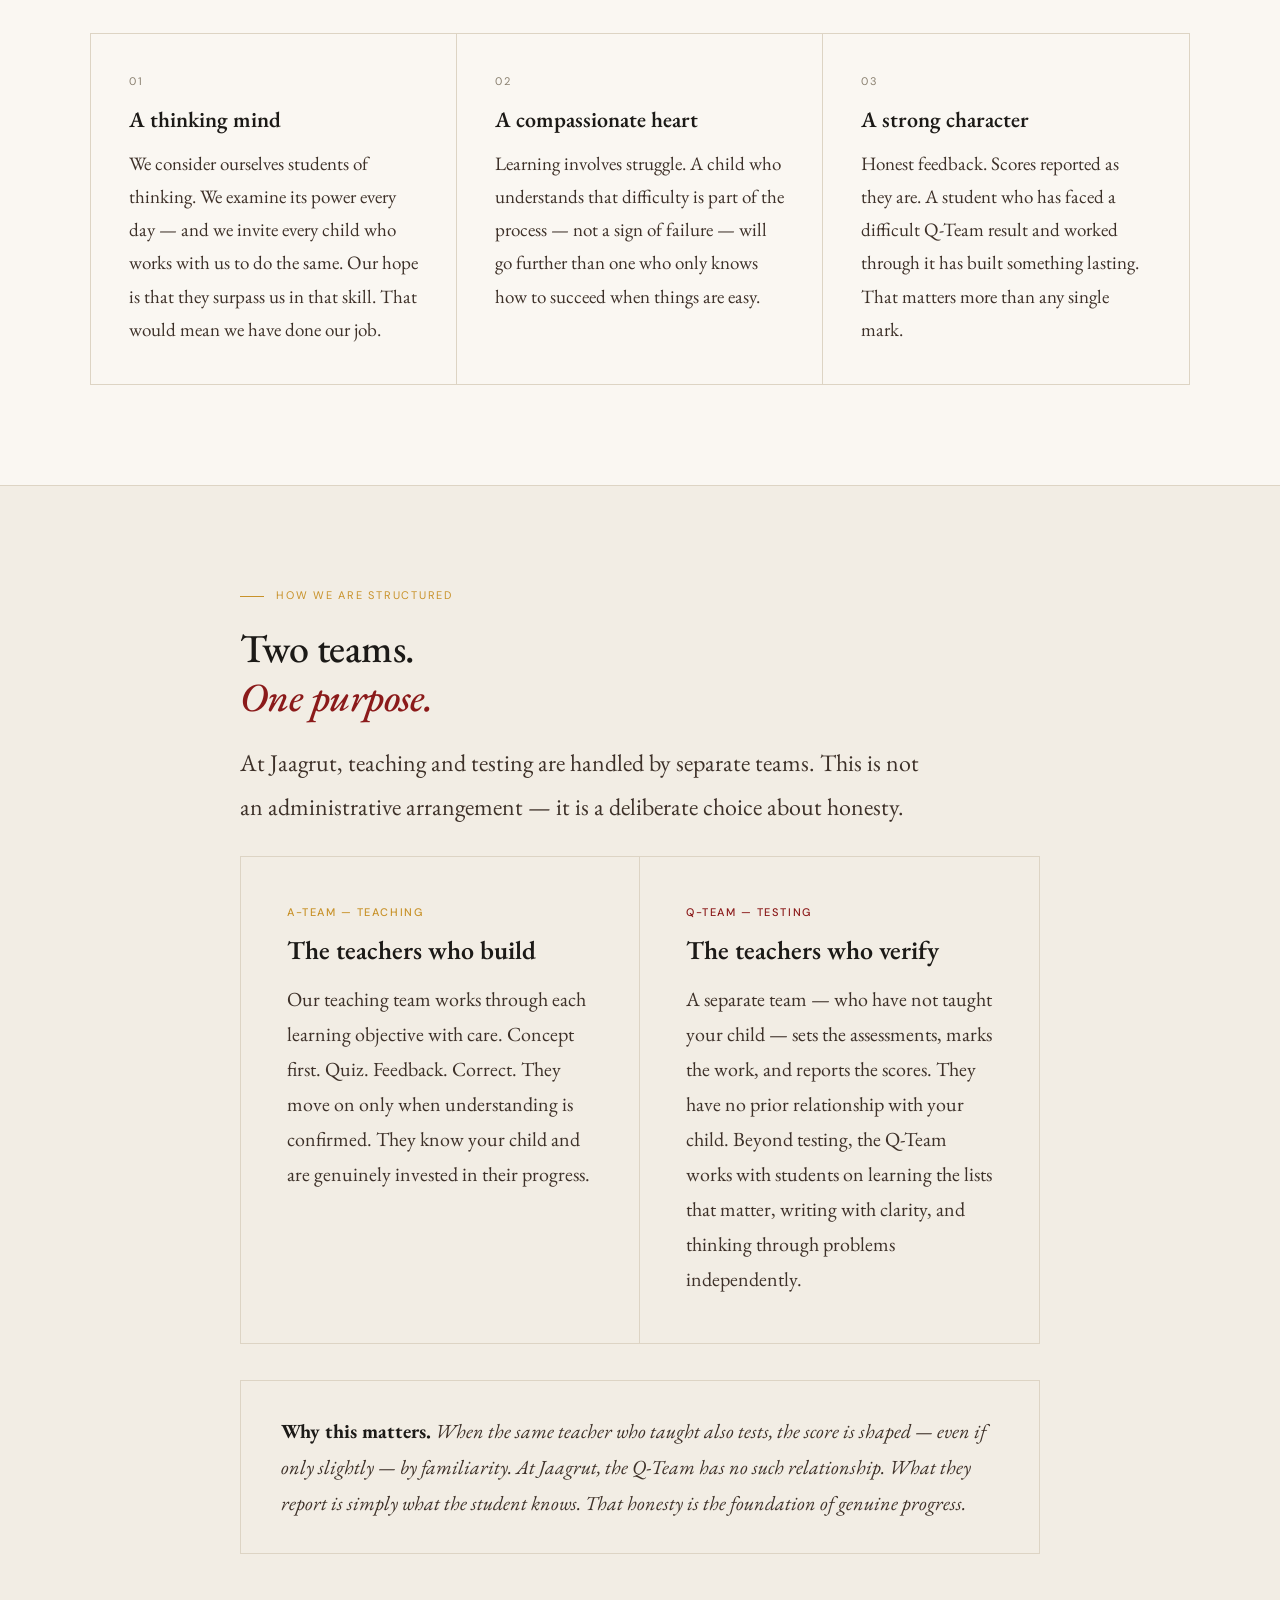
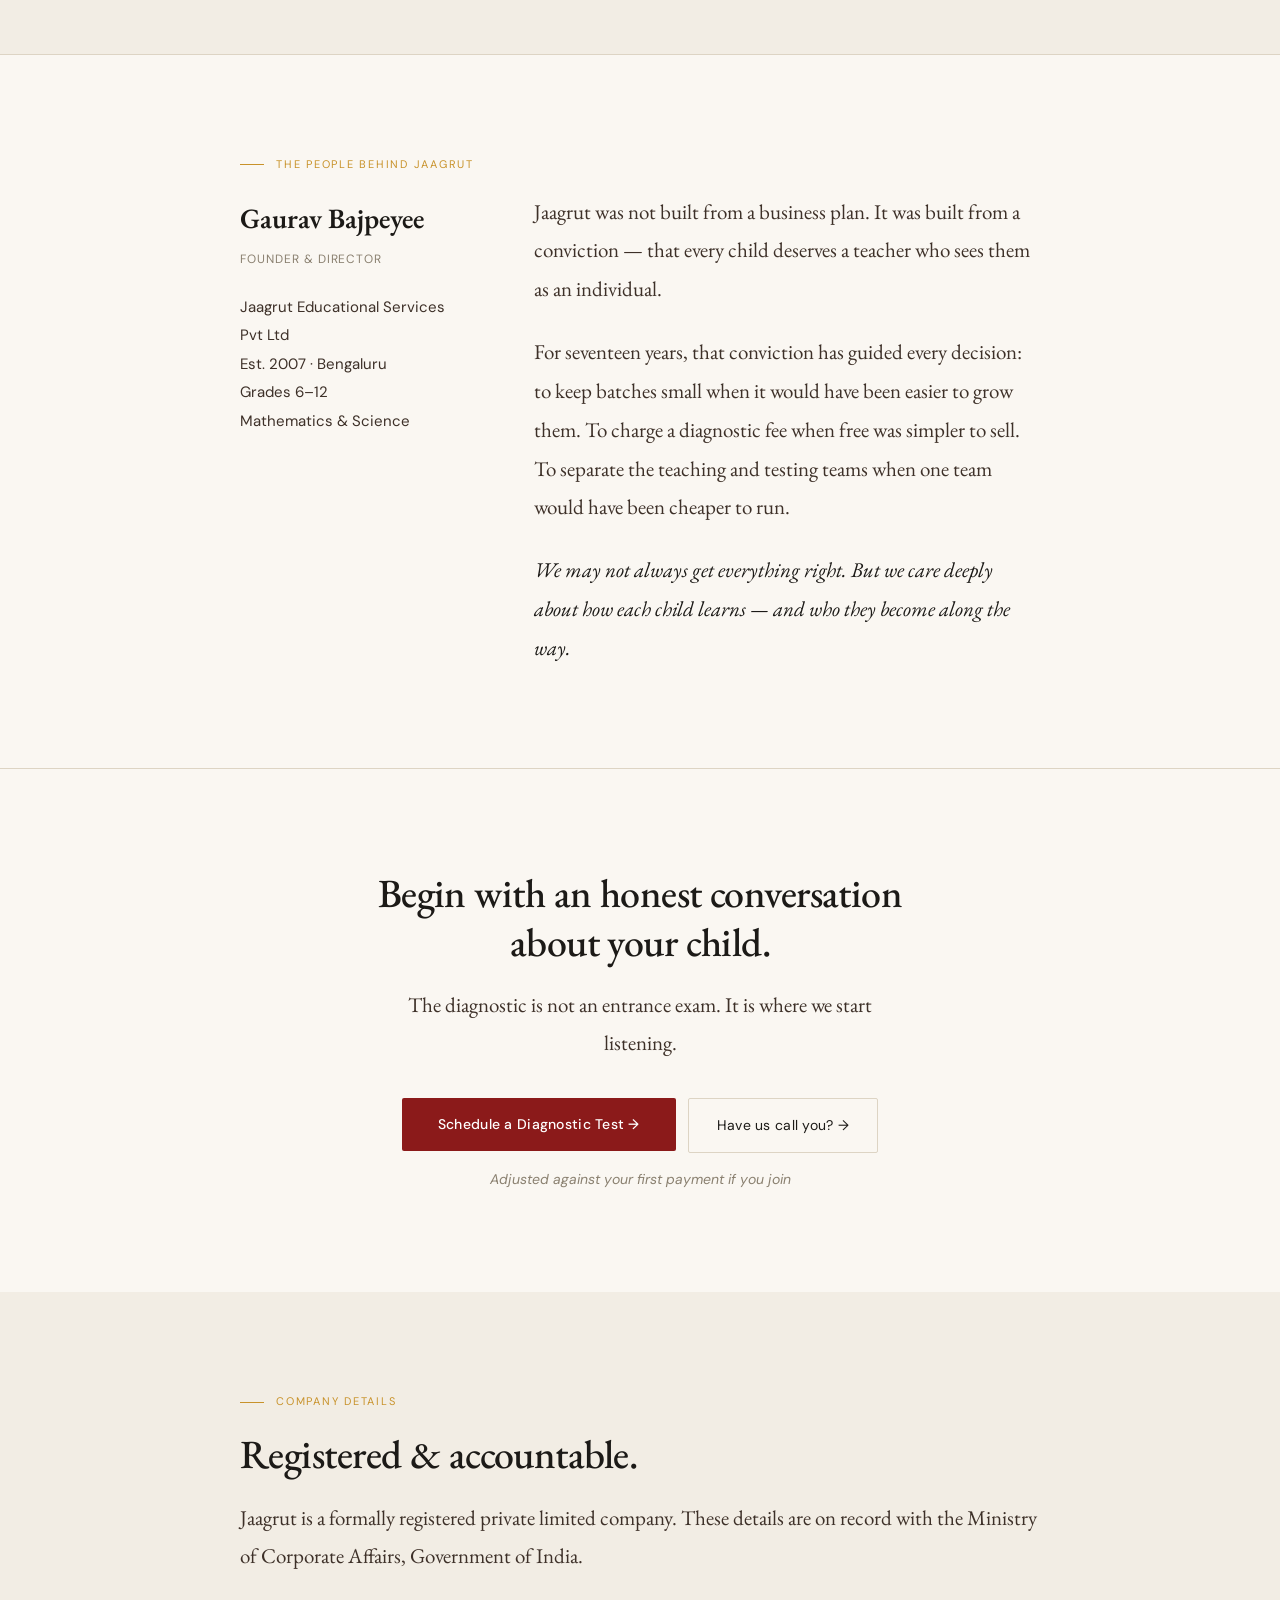
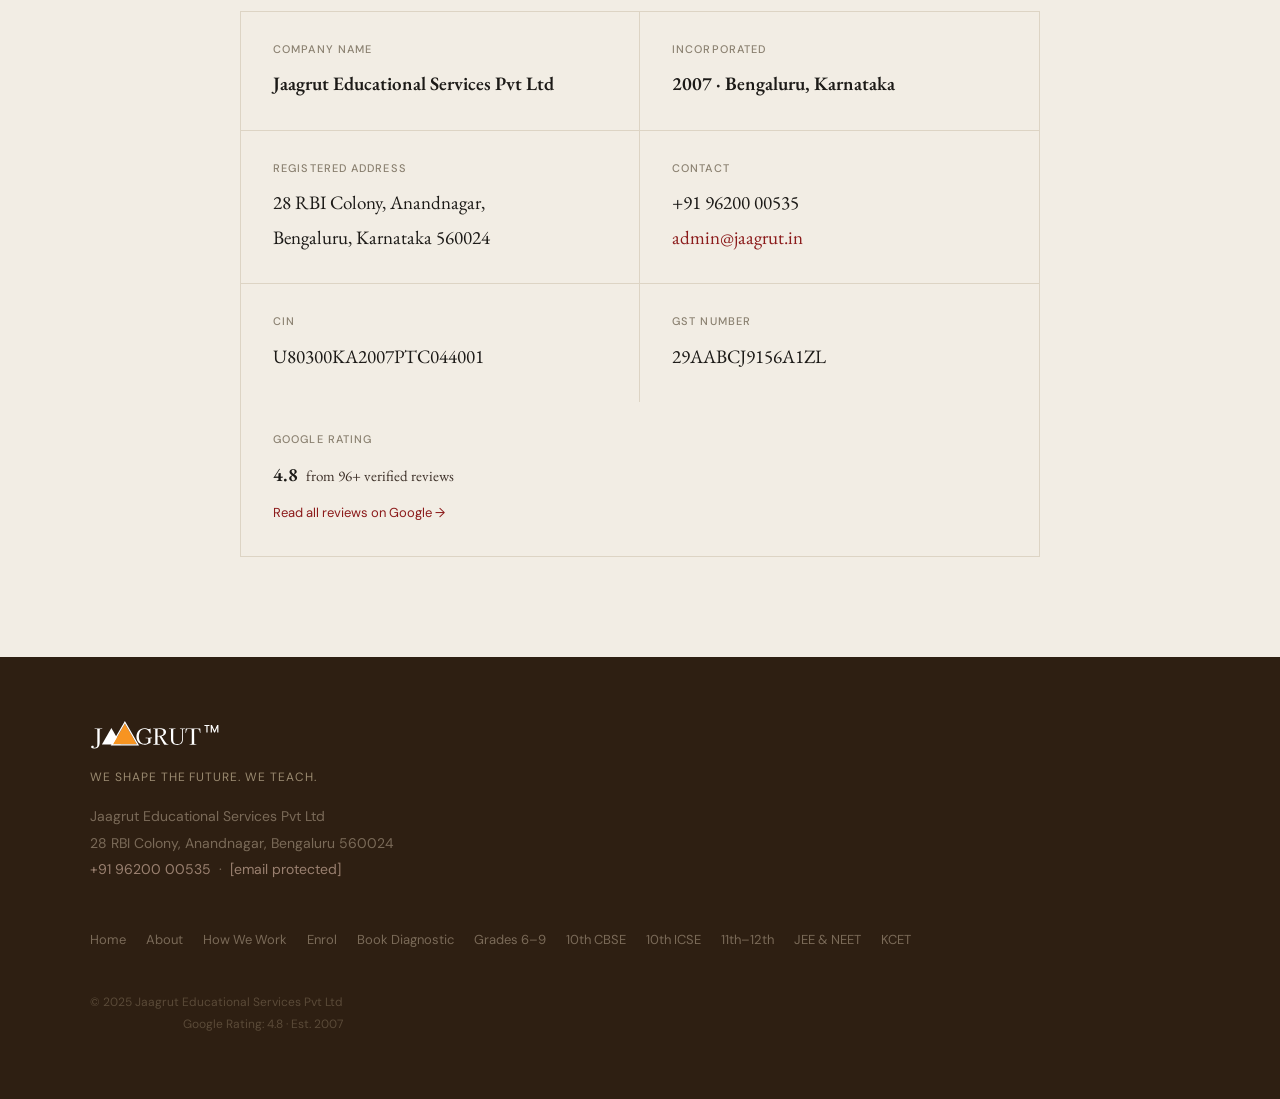
==== commit d21827fb: "Updates 1" ====
--- a/about.html
+++ b/about.html
@@ -1,224 +1,31 @@
 <!DOCTYPE html>
+
 <html lang="en">
+
 <head>
-<meta charset="UTF-8">
-<meta name="viewport" content="width=device-width,initial-scale=1.0">
-<title>About Jaagrut — Online Tutoring Since 2007</title>
-<meta name="description" content="Jaagrut was founded in 2007 by Gaurav Bajpeyee with one belief — every child deserves a teacher who begins by understanding them. Read our story, philosophy and two-team model.">
-<meta property="og:title" content="About Jaagrut — Online Tutoring Since 2007">
-<meta property="og:description" content="Jaagrut was founded in 2007 by Gaurav Bajpeyee with one belief — every child deserves a teacher who begins by understanding them. Read our story, philosophy and two-team model.">
-<meta property="og:url" content="https://www.jaagrut.com/about.html">
-<meta property="og:type" content="website">
-<meta property="og:site_name" content="Jaagrut">
-<link rel="canonical" href="https://www.jaagrut.com/about.html">
-<!-- Google Analytics — replace GA_MEASUREMENT_ID with your GA4 ID -->
-<!-- <script async src="https://www.googletagmanager.com/gtag/js?id=GA_MEASUREMENT_ID"></script>
+  <meta charset="utf-8" />
+  <meta content="width=device-width,initial-scale=1.0" name="viewport" />
+  <title>About Jaagrut — Online Tutoring Since 2007</title>
+  <meta
+    content="Jaagrut was founded in 2007 by Gaurav Bajpeyee with one belief — every child deserves a teacher who begins by understanding them. Read our story, philosophy and two-team model."
+    name="description" />
+  <meta content="About Jaagrut — Online Tutoring Since 2007" property="og:title" />
+  <meta
+    content="Jaagrut was founded in 2007 by Gaurav Bajpeyee with one belief — every child deserves a teacher who begins by understanding them. Read our story, philosophy and two-team model."
+    property="og:description" />
+  <meta content="https://www.jaagrut.com/about.html" property="og:url" />
+  <meta content="website" property="og:type" />
+  <meta content="Jaagrut" property="og:site_name" />
+  <link href="https://www.jaagrut.com/about.html" rel="canonical" />
+  <!-- Google Analytics — replace GA_MEASUREMENT_ID with your GA4 ID -->
+  <!-- <script async src="https://www.googletagmanager.com/gtag/js?id=GA_MEASUREMENT_ID"></script>
 <script>window.dataLayer=window.dataLayer||[];function gtag(){dataLayer.push(arguments);}gtag("js",new Date());gtag("config","GA_MEASUREMENT_ID");</script> -->
-<link rel="preconnect" href="https://fonts.googleapis.com"><link href="https://fonts.googleapis.com/css2?family=EB+Garamond:ital,wght@0,400;0,500;0,600;0,700;1,400;1,500;1,600&family=DM+Sans:wght@0,300;0,400;0,500&display=swap" rel="stylesheet">
-<style>
-*,*::before,*::after{box-sizing:border-box;margin:0;padding:0;}
-:root{
-  --red:#8B1A1A;--red-l:#A82020;--gold:#C8922A;
-  --cream:#FAF7F2;--cream-d:#F2EDE4;--cream-dp:#E8E0D4;
-  --text:#1C1A17;--muted:#3D3028;--faint:#8A8070;--border:#DDD4C4;
-  --deep:#2E1F12;
-}
-html{scroll-behavior:smooth;}
-body{font-family:'EB Garamond',serif;background:var(--cream);color:var(--text);font-size:20px;line-height:1.8;-webkit-font-smoothing:antialiased;}
-sup.tm{font-size:.42em;vertical-align:super;letter-spacing:0;font-weight:400;color:var(--faint);}
-/* NAV */
-nav{position:fixed;top:0;left:0;right:0;z-index:200;background:var(--cream);border-bottom:.5px solid var(--border);height:66px;display:flex;align-items:center;padding:0 6%;justify-content:space-between;}
-.nl{display:flex;align-items:baseline;gap:10px;text-decoration:none;}
-.nl-w{font-family:'EB Garamond',serif;font-size:26px;font-weight:700;color:var(--text);letter-spacing:-.01em;}
-.nl-w em{color:var(--red);font-style:normal;}
-.nl-t{font-family:'DM Sans',sans-serif;font-size:10px;font-weight:700;color:var(--text);letter-spacing:.1em;text-transform:uppercase;}
-.nm{display:flex;gap:24px;list-style:none;}
-.nm a{font-family:'DM Sans',sans-serif;font-size:13px;font-weight:400;color:var(--muted);text-decoration:none;letter-spacing:.04em;transition:color .2s;}
-.nm a:hover,.nm a.on{color:var(--red);}
-.nc{font-family:'DM Sans',sans-serif;font-size:13px;font-weight:500;background:var(--red);color:#fff;border:none;border-radius:2px;padding:11px 26px;cursor:pointer;text-decoration:none;transition:background .2s;white-space:nowrap;}
-.nc:hover{background:var(--red-l);}
-/* LAYOUT */
-section{padding:100px 6%;border-bottom:.5px solid var(--border);}
-.inn{max-width:800px;margin:0 auto;}
-.inn-w{max-width:1100px;margin:0 auto;}
-/* TYPE */
-.lbl{font-family:'DM Sans',sans-serif;font-size:11px;font-weight:400;letter-spacing:.16em;text-transform:uppercase;color:var(--gold);margin-bottom:18px;display:flex;align-items:center;gap:12px;}
-.lbl::before{content:'';display:inline-block;width:24px;height:.5px;background:var(--gold);}
-.h1{font-size:clamp(32px,4.5vw,54px);font-weight:500;line-height:1.18;letter-spacing:-.018em;color:var(--text);margin-bottom:24px;}
-.h1 em{font-style:italic;color:var(--red);}
-.h2{font-size:clamp(26px,3.2vw,40px);font-weight:500;line-height:1.22;letter-spacing:-.014em;color:var(--text);margin-bottom:20px;}
-.h2 em{font-style:italic;color:var(--red);}
-.h3{font-size:clamp(20px,2.2vw,26px);font-weight:600;line-height:1.28;color:var(--text);margin-bottom:14px;}
-.body-xl{font-size:clamp(20px,2.2vw,24px);color:var(--muted);line-height:1.8;max-width:700px;margin-bottom:28px;}
-.body-lg{font-size:21px;color:var(--muted);line-height:1.8;margin-bottom:22px;}
-.body-md{font-size:20px;color:var(--muted);line-height:1.75;}
-.pull{font-size:clamp(22px,2.8vw,32px);font-weight:400;line-height:1.5;color:var(--text);letter-spacing:-.01em;border-left:2px solid var(--gold);padding-left:28px;margin:48px 0;max-width:660px;}
-.pull em{color:var(--red);font-style:italic;}
-/* BUTTONS */
-.btn-p{font-family:'DM Sans',sans-serif;font-size:14px;font-weight:500;background:var(--red);color:#fff;border:none;border-radius:2px;padding:14px 36px;cursor:pointer;text-decoration:none;transition:background .2s;display:inline-block;letter-spacing:.02em;}
-.btn-p:hover{background:var(--red-l);}
-.btn-o{font-family:'DM Sans',sans-serif;font-size:13px;font-weight:400;background:transparent;color:var(--text);border:.5px solid var(--border);border-radius:2px;padding:12px 28px;cursor:pointer;text-decoration:none;transition:border-color .2s;display:inline-block;}
-.btn-o:hover{border-color:var(--muted);}
-.tag{font-family:'DM Sans',sans-serif;font-size:12px;font-weight:400;padding:7px 16px;border:.5px solid var(--border);color:var(--muted);background:var(--cream-d);display:inline-block;margin:4px 4px 4px 0;}
-/* GRIDS */
-.g2{display:grid;grid-template-columns:1fr 1fr;gap:0;border:.5px solid var(--border);}
-.g3{display:grid;grid-template-columns:repeat(3,1fr);gap:0;border:.5px solid var(--border);}
-.cell{padding:38px 42px;border-right:.5px solid var(--border);border-bottom:.5px solid var(--border);}
-.cell:nth-child(2n){border-right:none;}
-.cell-t{font-size:20px;font-weight:600;color:var(--text);margin-bottom:12px;line-height:1.3;}
-.cell-b{font-size:20px;color:var(--muted);line-height:1.75;}
-/* FOOTER */
-footer{padding:64px 6%;background:var(--deep);}
-.ft{max-width:1100px;margin:0 auto;display:flex;justify-content:space-between;align-items:flex-end;flex-wrap:wrap;gap:36px;}
-.ft-name{font-family:'EB Garamond',serif;font-size:22px;font-weight:700;color:#FAF7F2;margin-bottom:6px;}
-.ft-tag{font-family:'DM Sans',sans-serif;font-size:12px;letter-spacing:.08em;text-transform:uppercase;color:#9A8A70;}
-.ft-info{font-family:'DM Sans',sans-serif;font-size:14px;color:#7A6A58;line-height:1.9;margin-top:14px;}
-.ft-info a{color:#9A8070;text-decoration:none;}
-.ft-links{display:flex;gap:20px;list-style:none;flex-wrap:wrap;}
-.ft-links a{font-family:'DM Sans',sans-serif;font-size:13px;color:#7A6A58;text-decoration:none;transition:color .2s;}
-.ft-links a:hover{color:#9A8A70;}
-.ft-legal{font-family:'DM Sans',sans-serif;font-size:12px;color:#5A4A38;line-height:1.85;text-align:right;}
-/* RESPONSIVE */
-
-
-@media(max-width:780px){
-  /* Nav */
-  nav{padding:0 4%;height:60px;}
-  .nl-t{display:none;}
-  .nl-w{font-size:22px;}
-  .nc{font-size:11px;padding:8px 14px;}
-  .nm{display:none;}
-  /* Layout */
-  section{padding:60px 5%;}
-  .inn,.inn-w{max-width:100%;}
-  /* Grids → single column */
-  .g2,.g3,
-  .hero-band,.steps,.modes,.sav-bar,
-  .batch-row,.rg,.stories,
-  .phil-grid,.team-grid,.founder-grid,
-  .what-grid,.contact-grid,
-  .who-grid,.sub-grid,
-  .one-tier{grid-template-columns:1fr!important;}
-  /* Remove right borders when stacked */
-  .cell,.step,.mode,.batch,.story,.rc,.sav,
-  .pi,.tm,.wh,.sg,.wc,.ot,
-  .ci-row,.hero-band-l,.hero-band-r{
-    border-right:none!important;
-  }
-  /* Borders between stacked items */
-  .step,.mode,.rc,.sav,.pi,.tm,.wh,.sg,.wc,.ot{
-    border-bottom:.5px solid var(--border)!important;
-  }
-  /* Last items — remove trailing border */
-  .step:last-child,.mode:last-child,.rc:nth-child(4),
-  .pi:last-child,.tm:last-child,.wh:nth-child(4),
-  .sg:last-child,.wc:nth-child(4),.ot:last-child{
-    border-bottom:none!important;
-  }
-  /* Hero band */
-  .hero-band-l,.hero-band-r{padding:40px 5%!important;}
-  /* Fee block */
-  .fee-block{flex-direction:column;gap:20px;}
-  /* Pull quote */
-  .pull{padding-left:16px;font-size:clamp(20px,5vw,26px);}
-  /* Headings */
-  .h1{font-size:clamp(28px,7vw,40px);}
-  .h2{font-size:clamp(24px,6vw,34px);}
-  /* Stories */
-  .stories{grid-template-columns:1fr!important;}
-  .story{border-right:none!important;border-bottom:.5px solid var(--border)!important;padding:32px 0!important;}
-  .story:first-child{padding-left:0!important;}
-  .story:last-child{border-bottom:none!important;}
-  /* Stats */
-  .stats{grid-template-columns:1fr 1fr!important;}
-  .stat:nth-child(2){border-right:none!important;}
-  .stat:nth-child(3){border-top:.5px solid var(--border);}
-  /* Savings bar */
-  .sav-bar{grid-template-columns:1fr!important;}
-  .sav{border-right:none!important;border-bottom:.5px solid var(--border)!important;}
-  .sav:last-child{border-bottom:none!important;}
-  /* Calendar table */
-  .cal-wrap{overflow-x:auto;}
-  .cal-row{grid-template-columns:80px 1fr!important;flex-wrap:wrap;}
-  /* Footer */
-  .ft{flex-direction:column;align-items:flex-start;gap:28px;}
-  .ft-legal{text-align:left;}
-  .ft-links{gap:16px;}
-  /* Inline course grid */
-  div[style*="grid-template-columns:repeat(3,1fr)"]{
-    display:block!important;
-  }
-  /* Buttons */
-  .hero-act{flex-direction:column;align-items:flex-start;}
-  .btn-p,.btn-o,.btn-wa,.btn-ghost{display:block;text-align:center;margin-bottom:8px;}
-  /* Modes */
-  .mode:last-child{background:var(--cream-d)!important;}
-  /* Hero note */
-  .hero-note p{font-size:clamp(20px,5vw,26px);}
-  .bridge{font-size:19px!important;}
-  /* Ref section */
-  .ref-h{font-size:clamp(22px,5vw,30px);}
-  .ref-body{font-size:18px;}
-  /* On/Off for poem unused styles */
-}
-@media(max-width:480px){
-  .nc{display:none;}
-  .nl-w{font-size:20px;}
-  nav{height:56px;}
-  .h1{font-size:clamp(26px,8vw,36px);}
-  .h2{font-size:clamp(22px,7vw,30px);}
-  section{padding:48px 4%;}
-  .stats{grid-template-columns:1fr!important;}
-  .stat{border-right:none!important;border-bottom:.5px solid var(--border)!important;}
-  .stat:last-child{border-bottom:none!important;}
-  .fee-n{font-size:48px!important;}
-}
-
-
-.cb-wrap{display:inline-block;vertical-align:top;}
-.btn-cb{font-family:'DM Sans',sans-serif;font-size:14px;font-weight:400;background:transparent;color:var(--text);border:.5px solid var(--border);border-radius:2px;padding:14px 28px;cursor:pointer;transition:border-color .2s;display:inline-block;letter-spacing:.02em;white-space:nowrap;}
-.btn-cb:hover{border-color:var(--muted);}
-.cb-form{margin-top:16px;border:.5px solid var(--border);border-radius:2px;background:var(--cream);max-width:440px;}
-.cb-inner{padding:28px 28px;}
-.cb-head{font-size:19px;font-weight:600;color:var(--text);margin-bottom:6px;line-height:1.3;}
-.cb-sub{font-family:'DM Sans',sans-serif;font-size:13px;color:var(--faint);margin-bottom:22px;line-height:1.5;}
-.cb-field{margin-bottom:16px;}
-.cb-label{font-family:'DM Sans',sans-serif;font-size:12px;font-weight:500;color:var(--muted);letter-spacing:.04em;text-transform:uppercase;display:block;margin-bottom:6px;}
-.cb-opt{font-family:'DM Sans',sans-serif;font-size:11px;color:var(--faint);margin-left:6px;font-style:italic;font-weight:400;}
-.cb-input{font-family:'DM Sans',sans-serif;font-size:16px;color:var(--text);width:100%;padding:10px 14px;border:.5px solid var(--border);border-radius:2px;background:var(--cream);outline:none;transition:border-color .2s;}
-.cb-input:focus{border-color:var(--muted);}
-.cb-textarea{font-family:'DM Sans',sans-serif;font-size:16px;color:var(--text);width:100%;padding:10px 14px;border:.5px solid var(--border);border-radius:2px;background:var(--cream);outline:none;transition:border-color .2s;resize:vertical;min-height:80px;line-height:1.6;}
-.cb-textarea:focus{border-color:var(--muted);}
-.cb-hint{font-family:'DM Sans',sans-serif;font-size:12px;color:var(--faint);margin-top:5px;font-style:italic;}
-.cb-send{font-family:'DM Sans',sans-serif;font-size:14px;font-weight:500;background:var(--text);color:#FAF7F2;border:none;border-radius:2px;padding:12px 28px;cursor:pointer;margin-top:8px;transition:opacity .2s;width:100%;}
-.cb-send:hover{opacity:.85;}
-.cb-sent{font-family:'DM Sans',sans-serif;font-size:14px;color:var(--gold);margin-top:12px;font-style:italic;}
-@media(max-width:780px){.cb-wrap{display:block;margin-top:8px;}.btn-cb{display:block;text-align:center;width:100%;}.cb-form{max-width:100%;}}
-
-/* ── MOBILE NAV ── */
-.ham-btn{display:none;background:none;border:none;cursor:pointer;padding:8px;flex-direction:column;gap:5px;justify-content:center;align-items:center;}
-.ham-btn span{display:block;width:22px;height:1.5px;background:var(--text);transition:all .25s;}
-.ham-btn.open span:nth-child(1){transform:translateY(6.5px) rotate(45deg);}
-.ham-btn.open span:nth-child(2){opacity:0;}
-.ham-btn.open span:nth-child(3){transform:translateY(-6.5px) rotate(-45deg);}
-.mob-menu{display:none;position:fixed;top:60px;left:0;right:0;background:var(--cream);border-bottom:.5px solid var(--border);z-index:199;padding:0;}
-.mob-menu.open{display:block;}
-.mob-menu a{display:block;font-family:'DM Sans',sans-serif;font-size:16px;font-weight:400;color:var(--muted);text-decoration:none;padding:16px 6%;border-bottom:.5px solid var(--border);transition:background .15s;}
-.mob-menu a:hover{background:var(--cream-d);}
-.mob-menu a.on{color:var(--red);}
-.mob-menu-cta{display:block;font-family:'DM Sans',sans-serif;font-size:16px;font-weight:500;background:var(--red);color:#fff;text-align:center;padding:18px 6%;text-decoration:none;}
-/* ── STICKY MOBILE CTA ── */
-.sticky-cta{display:none;position:fixed;bottom:0;left:0;right:0;z-index:198;background:var(--red);color:#fff;font-family:'DM Sans',sans-serif;font-size:15px;font-weight:500;text-align:center;padding:16px 5%;text-decoration:none;letter-spacing:.02em;border-top:2px solid var(--red-l);}
-.sticky-cta:hover{background:var(--red-l);}
-@media(max-width:780px){
-  .ham-btn{display:flex;}
-  .nc{display:none;}
-  .sticky-cta{display:block;}
-  body{padding-bottom:56px;}
-}
-.skip-link{position:absolute;top:-60px;left:6%;background:var(--red);color:#fff;padding:10px 20px;font-family:'DM Sans',sans-serif;font-size:14px;font-weight:500;border-radius:0 0 2px 2px;text-decoration:none;z-index:999;transition:top .2s;}.skip-link:focus{top:0;}
-</style>
-<script type="application/ld+json">{
+  <link href="https://fonts.googleapis.com" rel="preconnect" />
+  <link
+    href="https://fonts.googleapis.com/css2?family=EB+Garamond:ital,wght@0,400;0,500;0,600;0,700;1,400;1,500;1,600&amp;family=DM+Sans:wght@0,300;0,400;0,500&amp;display=swap"
+    rel="stylesheet" />
+  <link href="assets/css/style.css" rel="stylesheet" />
+  <script type="application/ld+json">{
   "@context":"https://schema.org",
   "@graph":[
     {
@@ -239,263 +46,615 @@
       "sameAs":["https://maps.app.goo.gl/KBsQXKk3epQgQAV57","https://jaagrut.com"]
     }
   ]
-}</script>
-
-</head>
-<body>
-<style>
-#opening{padding-top:152px;padding-bottom:100px;background:var(--cream-d);}
-.on p{font-size:clamp(23px,3vw,32px);font-weight:400;line-height:1.55;color:var(--text);margin-bottom:26px;letter-spacing:-.012em;}
-.on .sub{font-size:clamp(17px,1.8vw,20px)!important;color:var(--muted)!important;font-style:italic;line-height:1.75!important;margin-bottom:0!important;}
-.note-body p{font-size:clamp(21px,2.4vw,25px);color:var(--muted);line-height:1.85;margin-bottom:22px;}
-.note-body p em{color:var(--text);font-style:italic;}
-.note-sign{font-size:18px;color:var(--faint);font-style:italic;margin-top:36px;padding-top:28px;border-top:.5px solid var(--border);}
-
-.story-p{font-size:21px;color:var(--muted);line-height:1.85;margin-bottom:26px;}
-.story-p strong{color:var(--text);}
-.story-p em{color:var(--text);font-style:italic;}
-.phil-h{font-size:clamp(26px,3.2vw,38px);font-weight:500;line-height:1.22;letter-spacing:-.015em;color:var(--text);margin-bottom:52px;}
-.phil-h em{font-style:italic;color:var(--red);}
-.phil-grid{display:grid;grid-template-columns:repeat(3,1fr);gap:0;border:.5px solid var(--border);}
-.pi{padding:38px 38px;border-right:.5px solid var(--border);}
-.pi:last-child{border-right:none;}
-.pi-n{font-family:'DM Sans',sans-serif;font-size:11px;letter-spacing:.14em;text-transform:uppercase;color:var(--faint);margin-bottom:14px;}
-.pi-t{font-size:22px;font-weight:600;color:var(--text);margin-bottom:12px;line-height:1.3;}
-.pi-b{font-size:19px;color:var(--muted);line-height:1.75;}
-.team-grid{display:grid;grid-template-columns:1fr 1fr;gap:0;border:.5px solid var(--border);margin-bottom:36px;}
-.tm{padding:46px 46px;border-right:.5px solid var(--border);}
-.tm:last-child{border-right:none;background:var(--cream-d);}
-.tm-lbl{font-family:'DM Sans',sans-serif;font-size:11px;font-weight:500;letter-spacing:.14em;text-transform:uppercase;margin-bottom:12px;}
-.tm.at .tm-lbl{color:var(--gold);}
-.tm.qt .tm-lbl{color:var(--red);}
-.tm-name{font-size:26px;font-weight:600;color:var(--text);margin-bottom:16px;line-height:1.2;}
-.tm-body{font-size:20px;color:var(--muted);line-height:1.75;}
-.why-box{padding:32px 40px;border:.5px solid var(--border);background:var(--cream-d);font-size:20px;color:var(--muted);line-height:1.8;font-style:italic;}
-.why-box strong{color:var(--text);font-style:normal;}
-.founder-grid{display:grid;grid-template-columns:1fr 2.2fr;gap:64px;align-items:start;}
-.founder-name{font-size:28px;font-weight:600;color:var(--text);margin-bottom:6px;}
-.founder-role{font-family:'DM Sans',sans-serif;font-size:12px;letter-spacing:.08em;text-transform:uppercase;color:var(--faint);margin-bottom:22px;}
-.founder-detail{font-family:'DM Sans',sans-serif;font-size:15px;color:var(--muted);line-height:1.9;}
-.founder-body p{font-size:21px;color:var(--muted);line-height:1.85;margin-bottom:24px;}
-.founder-body p:last-child{margin-bottom:0;}
-.founder-body em{color:var(--text);font-style:italic;}
-.pi:last-child,.tm:last-child{border-bottom:none;}}
-</style>
-<a href="#main-content" class="skip-link">Skip to main content</a>
-<nav>
-  <a href="index.html" class="nl">
-    <span class="nl-w">Jaa<em>grut</em><sup class="tm">™</sup></span>
-    <span class="nl-t">We shape the future. We teach.</span>
-  </a>
-  <ul class="nm"><li><a href="index.html">Home</a></li><li><a href="about.html" class=on>About</a></li><li><a href="how-we-work.html">How We Work</a></li><li><a href="enrol.html">Enrol</a></li><li><a href="book-diagnostic.html">Book Diagnostic</a></li><li><a href="courses.html">Courses</a></li><li><a href="faq.html">FAQs</a></li></ul>
-  <a href="book-diagnostic.html" class="nc">Book Diagnostic — ₹250</a>
-</nav>
-<section id="main-content">
-  <div class="inn">
-    <div style="font-family:'DM Sans',sans-serif;font-size:11px;font-weight:400;letter-spacing:.14em;text-transform:uppercase;color:var(--gold);margin-bottom:30px;display:flex;align-items:center;gap:12px;">About Jaagrut<span style="display:inline-block;width:40px;height:.5px;background:var(--gold);"></span></div>
-    <div class="on">
-      <p>Since 2007, we have taught more than two thousand children.<br>Carefully. Honestly. One child at a time.</p>
-      <p>We care deeply about how each child learns &mdash;<br>and who they become along the way.</p>
-      <p class="sub">That is not something we say because it sounds good.<br>It is the reason Jaagrut exists.</p>
-    </div>
-  </div>
-</section>
-
-
-
-<section>
-  <div class="inn">
-    <div class="lbl">A note, with care</div>
-    <div class="note-body">
-      <p>We try to help children find joy in learning.</p>
-      <p><em>Not just in getting answers, but in understanding why they are right.</em></p>
-      <p>To understand the world a little better, and to notice how the brave, the thoughtful, and the curious have shaped it over time.</p>
-      <p>To see that every challenge we wrestle with is <em>strength in the making.</em></p>
-      <p>To learn to think &mdash; slowly, clearly, independently.</p>
-      <p>To stay curious, and to recognise the quiet power of sincerity and right intent.</p>
-      <p>There is happiness in doing something with all our being, in taking the time to understand, in not rushing past what matters.</p>
-      <p>We may not always get everything right, but we care deeply about how each child learns, and who they become along the way.</p>
-      <p>If this way of learning feels right to you, join our community of learners &mdash; parents who do not follow the crowd, and are intent on doing the best for their children. We would love to serve you.</p>
-    </div>
-    <div class="note-sign">&mdash; With respect,<br>The team from Jaagrut<br><span style="font-size:15px;">Delivering with intent &middot; From India</span></div>
-  </div>
-</section>
-
-<section style="background:var(--cream-d);">
-  <div class="inn">
-    <div class="lbl">Our story</div>
-    <div class="pull">Jaagrut was founded in 2007 with one belief &mdash; that every child deserves a teacher who begins by <em>understanding</em> them.</div>
-    <p class="story-p">Every child carries a private history of learning. A concept that did not quite land in Class 7. A question asked once and not answered well enough. A gap that grows quietly, year by year, until it becomes visible in an exam score.</p>
-    <p class="story-p">Jaagrut began as a response to that reality. Small batches. Honest assessment. Teaching that begins not with the syllabus, but with the child &mdash; where they are, what they know, and what is holding them back.</p>
-    <p class="story-p">Jaagrut has been online since its earliest years. Through the pandemic years, not one class was cancelled. When the world changed suddenly, our students barely noticed. We had been building this way from the beginning.</p>
-    <p class="story-p">Today, Jaagrut serves students &mdash; Grades 6 through 12. From Bengaluru to Sydney, London to Zurich, Dubai to Singapore, Zambia to Saudi Arabia &mdash; children in several countries have found their way to Jaagrut. Many of them follow local boards and curricula &mdash; IGCSE, A Levels, the American system and others. We work with each child where they are, on the board they are on. The batches remain small wherever they are. <strong>The child remains the starting point.</strong></p>
-  </div>
-</section>
-
-<section>
-  <div class="inn-w">
-    <div class="lbl">What we believe</div>
-    <h2 class="phil-h">Education should cultivate<br><em>a thinking mind,</em> a compassionate heart,<br>and a strong character.</h2>
-    <div class="phil-grid">
-      <div class="pi"><div class="pi-n">01</div><div class="pi-t">A thinking mind</div><div class="pi-b">We consider ourselves students of thinking. We examine its power every day &mdash; and we invite every child who works with us to do the same. Our hope is that they surpass us in that skill. That would mean we have done our job.</div></div>
-      <div class="pi"><div class="pi-n">02</div><div class="pi-t">A compassionate heart</div><div class="pi-b">Learning involves struggle. A child who understands that difficulty is part of the process &mdash; not a sign of failure &mdash; will go further than one who only knows how to succeed when things are easy.</div></div>
-      <div class="pi"><div class="pi-n">03</div><div class="pi-t">A strong character</div><div class="pi-b">Honest feedback. Scores reported as they are. A student who has faced a difficult Q-Team result and worked through it has built something lasting. That matters more than any single mark.</div></div>
-    </div>
-  </div>
-</section>
-
-<section style="background:var(--cream-d);">
-  <div class="inn">
-    <div class="lbl">How we are structured</div>
-    <h2 class="h2">Two teams.<br><em>One purpose.</em></h2>
-    <p class="body-xl">At Jaagrut, teaching and testing are handled by separate teams. This is not an administrative arrangement &mdash; it is a deliberate choice about honesty.</p>
-    <div class="team-grid">
-      <div class="tm at"><div class="tm-lbl">A-Team &mdash; Teaching</div><div class="tm-name">The teachers who build</div><div class="tm-body">Our teaching team works through each learning objective with care. Concept first. Quiz. Feedback. Correct. They move on only when understanding is confirmed. They know your child and are genuinely invested in their progress.</div></div>
-      <div class="tm qt"><div class="tm-lbl">Q-Team &mdash; Testing</div><div class="tm-name">The teachers who verify</div><div class="tm-body">A separate team &mdash; who have not taught your child &mdash; sets the assessments, marks the work, and reports the scores. They have no prior relationship with your child. Beyond testing, the Q-Team works with students on learning the lists that matter, writing with clarity, and thinking through problems independently.</div></div>
-    </div>
-    <div class="why-box"><strong>Why this matters.</strong> When the same teacher who taught also tests, the score is shaped &mdash; even if only slightly &mdash; by familiarity. At Jaagrut, the Q-Team has no such relationship. What they report is simply what the student knows. That honesty is the foundation of genuine progress.</div>
-  </div>
-</section>
-
-<section>
-  <div class="inn">
-    <div class="lbl">The people behind Jaagrut</div>
-    <div class="founder-grid">
-      <div>
-        <div class="founder-name">Gaurav Bajpeyee</div>
-        <div class="founder-role">Founder &amp; Director</div>
-        <div class="founder-detail">Jaagrut Educational Services Pvt Ltd<br>Est. 2007 &middot; Bengaluru<br>Grades 6&ndash;12<br>Mathematics &amp; Science</div>
-      </div>
-      <div class="founder-body">
-        <p>Jaagrut was not built from a business plan. It was built from a conviction &mdash; that every child deserves a teacher who sees them as an individual.</p>
-        <p>For seventeen years, that conviction has guided every decision: to keep batches small when it would have been easier to grow them. To charge a diagnostic fee when free was simpler to sell. To separate the teaching and testing teams when one team would have been cheaper to run.</p>
-        <p><em>We may not always get everything right. But we care deeply about how each child learns &mdash; and who they become along the way.</em></p>
-      </div>
-    </div>
-  </div>
-</section>
-
-<section style="text-align:center;border-bottom:none;">
-  <div class="inn">
-    <h2 class="h2">Begin with an honest conversation<br>about your child.</h2>
-    <p class="body-lg" style="max-width:500px;margin:0 auto 36px;text-align:center;">The diagnostic is not an entrance exam. It is where we start listening.</p>
-    <div style="display:flex;flex-wrap:wrap;gap:12px;align-items:flex-start;"><a href="book-diagnostic.html" class="btn-p">Schedule a Diagnostic Test &rarr;</a>
-<div class="cb-wrap">
-  <button class="btn-cb" onclick="toggleCb('cb-about1')">Have us call you? &rarr;</button>
-  <div class="cb-form" id="cb-about1" style="display:none;">
-    <div class="cb-inner">
-      <div class="cb-head">We will call you back.</div>
-      <div class="cb-sub">Leave your details and we will reach out to you.</div>
-      <div class="cb-field">
-        <label class="cb-label" for="cb-n-about1">Your name</label>
-        <input class="cb-input" type="text" id="cb-n-about1" placeholder="Your name">
-      </div>
-      <div class="cb-field">
-        <label class="cb-label" for="cb-p-about1">Phone with country code</label>
-        <input class="cb-input" type="tel" id="cb-p-about1" placeholder="+91 98765 43210">
-      </div>
-      <div class="cb-field">
-        <label class="cb-label" for="cb-e-about1">Email address</label>
-        <input class="cb-input" type="email" id="cb-e-about1" aria-describedby="cb-e-about1-hint" placeholder="your@email.com">
-        <div class="cb-hint" id="cb-hint-1">In case we miss your call, we will reach you here.</div>
-      </div>
-      <div class="cb-field">
-        <label class="cb-label" for="cb-m-about1">Your message <span class="cb-opt">optional</span></label>
-        <textarea class="cb-textarea" id="cb-m-about1" placeholder="Tell us about your child — grade, board, subject, any specific concern..."></textarea>
-      </div>
-      <button class="cb-send" onclick="sendCb('about1','About')">Send on WhatsApp &rarr;</button>
-      <div class="cb-sent" id="cb-done-about1" style="display:none;">Thank you. We will call you shortly.</div>
-    </div>
-  </div>
-</div></div></div>
-    <p style="font-family:'DM Sans',sans-serif;font-size:14px;color:var(--faint);margin-top:14px;font-style:italic;">Adjusted against your first payment if you join</p>
-  </div>
-</section>
-
-<section style="background:var(--cream-d);border-bottom:none;">
-  <div class="inn">
-    <div class="lbl">Company details</div>
-    <h2 class="h2">Registered &amp; accountable.</h2>
-    <p class="body-lg" style="margin-bottom:36px;">Jaagrut is a formally registered private limited company. These details are on record with the Ministry of Corporate Affairs, Government of India.</p>
-    <div style="display:grid;grid-template-columns:1fr 1fr;gap:0;border:.5px solid var(--border);">
-      <div style="padding:28px 32px;border-right:.5px solid var(--border);border-bottom:.5px solid var(--border);">
-        <div style="font-family:'DM Sans',sans-serif;font-size:11px;font-weight:500;letter-spacing:.1em;text-transform:uppercase;color:var(--faint);margin-bottom:8px;">Company name</div>
-        <div style="font-size:19px;color:var(--text);font-weight:600;">Jaagrut Educational Services Pvt Ltd</div>
-      </div>
-      <div style="padding:28px 32px;border-bottom:.5px solid var(--border);">
-        <div style="font-family:'DM Sans',sans-serif;font-size:11px;font-weight:500;letter-spacing:.1em;text-transform:uppercase;color:var(--faint);margin-bottom:8px;">Incorporated</div>
-        <div style="font-size:19px;color:var(--text);font-weight:600;">2007 &middot; Bengaluru, Karnataka</div>
-      </div>
-      <div style="padding:28px 32px;border-right:.5px solid var(--border);border-bottom:.5px solid var(--border);">
-        <div style="font-family:'DM Sans',sans-serif;font-size:11px;font-weight:500;letter-spacing:.1em;text-transform:uppercase;color:var(--faint);margin-bottom:8px;">Registered address</div>
-        <div style="font-size:19px;color:var(--text);">28 RBI Colony, Anandnagar,<br>Bengaluru, Karnataka 560024</div>
-      </div>
-      <div style="padding:28px 32px;border-bottom:.5px solid var(--border);">
-        <div style="font-family:'DM Sans',sans-serif;font-size:11px;font-weight:500;letter-spacing:.1em;text-transform:uppercase;color:var(--faint);margin-bottom:8px;">Contact</div>
-        <div style="font-size:19px;color:var(--text);">
-          <a href="tel:+919620000535" style="color:var(--text);text-decoration:none;">+91 96200 00535</a><br>
-          <a href="mailto:admin@jaagrut.in" style="color:var(--red);text-decoration:none;">admin@jaagrut.in</a>
-        </div>
-      </div>
-      <div style="padding:28px 32px;border-right:.5px solid var(--border);">
-        <div style="font-family:'DM Sans',sans-serif;font-size:11px;font-weight:500;letter-spacing:.1em;text-transform:uppercase;color:var(--faint);margin-bottom:8px;">CIN</div>
-        <div style="font-size:19px;color:var(--text);">U80300KA2007PTC044001</div>
-      </div>
-      <div style="padding:28px 32px;">
-        <div style="font-family:'DM Sans',sans-serif;font-size:11px;font-weight:500;letter-spacing:.1em;text-transform:uppercase;color:var(--faint);margin-bottom:8px;">GST Number</div>
-        <div style="font-size:19px;color:var(--text);">29AABCJ9156A1ZL</div>
-      </div>
-      <div style="padding:28px 32px;">
-        <div style="font-family:'DM Sans',sans-serif;font-size:11px;font-weight:500;letter-spacing:.1em;text-transform:uppercase;color:var(--faint);margin-bottom:8px;">Google rating</div>
-        <div style="font-size:19px;color:var(--text);font-weight:600;">4.8 &nbsp;<span style="font-size:15px;font-weight:400;color:var(--muted);">from 96+ verified reviews</span></div>
-        <a href="https://maps.app.goo.gl/KBsQXKk3epQgQAV57" target="_blank" rel="noopener" style="font-family:'DM Sans',sans-serif;font-size:13px;color:var(--red);text-decoration:none;display:inline-block;margin-top:8px;">Read all reviews on Google &rarr;</a>
-      </div>
-    </div>
-  </div>
-</section>
-<footer>
-  <div class="ft">
-    <div>
-      <div class="ft-name">Jaagrut<sup class="tm" style="color:#6B5A48;">™</sup></div>
-      <div class="ft-tag">We shape the future. We teach.</div>
-      <div class="ft-info">
-        Jaagrut Educational Services Pvt Ltd<br>
-        28 RBI Colony, Anandnagar, Bengaluru 560024<br>
-        <a href="tel:+919620000535">+91 96200 00535</a> &nbsp;&middot;&nbsp;
-        <a href="mailto:admin@jaagrut.in">admin@jaagrut.in</a>
-      </div>
-    </div>
-    <ul class="ft-links"><li><a href="index.html">Home</a></li><li><a href="about.html">About</a></li><li><a href="how-we-work.html">How We Work</a></li><li><a href="enrol.html">Enrol</a></li><li><a href="book-diagnostic.html">Book Diagnostic</a></li><li><a href="courses.html">Courses</a></li><li><a href="faq.html">FAQs</a></li><li><a href="grades-6-9.html">Grades 6–9</a></li><li><a href="cbse-10.html">10th CBSE</a></li><li><a href="icse-10.html">10th ICSE</a></li><li><a href="class-11-12.html">11th–12th</a></li><li><a href="jee-neet.html">JEE & NEET</a></li><li><a href="kcet.html">KCET</a></li></ul>
-    <div class="ft-legal
-<script>
-function toggleCb(id){var el=document.getElementById(id);el.style.display=el.style.display==='none'?'block':'none';}
-function sendCb(id,page){
-  var name=document.getElementById('cb-n-'+id).value.trim();
-  var phone=document.getElementById('cb-p-'+id).value.trim();
-  var email=document.getElementById('cb-e-'+id).value.trim();
-  var msg=document.getElementById('cb-m-'+id).value.trim();
-  if(!name||!phone){alert('Please enter your name and phone number.');return;}
-  var txt='Callback request — Jaagrut%0A---%0AName: '+encodeURIComponent(name)+'%0APhone: '+encodeURIComponent(phone)+'%0AEmail: '+encodeURIComponent(email||'Not provided')+'%0AMessage: '+encodeURIComponent(msg||'None')+'%0APage: '+encodeURIComponent(page);
-  window.open('https://wa.me/919620000535?text='+txt,'_blank');
-  document.getElementById('cb-done-'+id).style.display='block';
 }
 </script>
-
-<script>
-(function(){
-  var btn=document.getElementById('ham');
-  var menu=document.getElementById('mob-nav');
-  if(!btn||!menu)return;
-  btn.addEventListener('click',function(){
-    btn.classList.toggle('open');
-    menu.classList.toggle('open');
-  });
-  menu.querySelectorAll('a').forEach(function(a){
-    a.addEventListener('click',function(){
-      btn.classList.remove('open');
-      menu.classList.remove('open');
-    });
-  });
-})();
-</script>
-</body></html>+</head>
+
+<body>
+  <style>
+    #opening {
+      padding-top: 152px;
+      padding-bottom: 100px;
+      background: var(--cream-d);
+    }
+
+    .on p {
+      font-size: clamp(23px, 3vw, 32px);
+      font-weight: 400;
+      line-height: 1.55;
+      color: var(--text);
+      margin-bottom: 26px;
+      letter-spacing: -.012em;
+    }
+
+    .on .sub {
+      font-size: clamp(17px, 1.8vw, 20px) !important;
+      color: var(--muted) !important;
+      font-style: italic;
+      line-height: 1.75 !important;
+      margin-bottom: 0 !important;
+    }
+
+    .note-body p {
+      font-size: clamp(21px, 2.4vw, 25px);
+      color: var(--muted);
+      line-height: 1.85;
+      margin-bottom: 22px;
+    }
+
+    .note-body p em {
+      color: var(--text);
+      font-style: italic;
+    }
+
+    .note-sign {
+      font-size: 18px;
+      color: var(--faint);
+      font-style: italic;
+      margin-top: 36px;
+      padding-top: 28px;
+      border-top: .5px solid var(--border);
+    }
+
+    .story-p {
+      font-size: 21px;
+      color: var(--muted);
+      line-height: 1.85;
+      margin-bottom: 26px;
+    }
+
+    .story-p strong {
+      color: var(--text);
+    }
+
+    .story-p em {
+      color: var(--text);
+      font-style: italic;
+    }
+
+    .phil-h {
+      font-size: clamp(26px, 3.2vw, 38px);
+      font-weight: 500;
+      line-height: 1.22;
+      letter-spacing: -.015em;
+      color: var(--text);
+      margin-bottom: 52px;
+    }
+
+    .phil-h em {
+      font-style: italic;
+      color: var(--red);
+    }
+
+    .phil-grid {
+      display: grid;
+      grid-template-columns: repeat(3, 1fr);
+      gap: 0;
+      border: .5px solid var(--border);
+    }
+
+    .pi {
+      padding: 38px 38px;
+      border-right: .5px solid var(--border);
+    }
+
+    .pi:last-child {
+      border-right: none;
+    }
+
+    .pi-n {
+      font-family: 'DM Sans', sans-serif;
+      font-size: 11px;
+      letter-spacing: .14em;
+      text-transform: uppercase;
+      color: var(--faint);
+      margin-bottom: 14px;
+    }
+
+    .pi-t {
+      font-size: 22px;
+      font-weight: 600;
+      color: var(--text);
+      margin-bottom: 12px;
+      line-height: 1.3;
+    }
+
+    .pi-b {
+      font-size: 19px;
+      color: var(--muted);
+      line-height: 1.75;
+    }
+
+    .team-grid {
+      display: grid;
+      grid-template-columns: 1fr 1fr;
+      gap: 0;
+      border: .5px solid var(--border);
+      margin-bottom: 36px;
+    }
+
+    .team-bio {
+      padding: 46px 46px;
+      border-right: .5px solid var(--border);
+    }
+
+    .team-bio:last-child {
+      border-right: none;
+      background: var(--cream-d);
+    }
+
+    .tm-lbl {
+      font-family: 'DM Sans', sans-serif;
+      font-size: 11px;
+      font-weight: 500;
+      letter-spacing: .14em;
+      text-transform: uppercase;
+      margin-bottom: 12px;
+    }
+
+    .team-bio.at .tm-lbl {
+      color: var(--gold);
+    }
+
+    .team-bio.qt .tm-lbl {
+      color: var(--red);
+    }
+
+    .tm-name {
+      font-size: 26px;
+      font-weight: 600;
+      color: var(--text);
+      margin-bottom: 16px;
+      line-height: 1.2;
+    }
+
+    .tm-body {
+      font-size: 20px;
+      color: var(--muted);
+      line-height: 1.75;
+    }
+
+    .why-box {
+      padding: 32px 40px;
+      border: .5px solid var(--border);
+      background: var(--cream-d);
+      font-size: 20px;
+      color: var(--muted);
+      line-height: 1.8;
+      font-style: italic;
+    }
+
+    .why-box strong {
+      color: var(--text);
+      font-style: normal;
+    }
+
+    .founder-grid {
+      display: grid;
+      grid-template-columns: 1fr 2.2fr;
+      gap: 64px;
+      align-items: start;
+    }
+
+    .founder-name {
+      font-size: 28px;
+      font-weight: 600;
+      color: var(--text);
+      margin-bottom: 6px;
+    }
+
+    .founder-role {
+      font-family: 'DM Sans', sans-serif;
+      font-size: 12px;
+      letter-spacing: .08em;
+      text-transform: uppercase;
+      color: var(--faint);
+      margin-bottom: 22px;
+    }
+
+    .founder-detail {
+      font-family: 'DM Sans', sans-serif;
+      font-size: 15px;
+      color: var(--muted);
+      line-height: 1.9;
+    }
+
+    .founder-body p {
+      font-size: 21px;
+      color: var(--muted);
+      line-height: 1.85;
+      margin-bottom: 24px;
+    }
+
+    .founder-body p:last-child {
+      margin-bottom: 0;
+    }
+
+    .founder-body em {
+      color: var(--text);
+      font-style: italic;
+    }
+
+    .pi:last-child,
+    .team-bio:last-child {
+      border-bottom: none;
+    }
+  </style>
+  <a class="skip-link" href="#main-content">Skip to main content</a>
+  <nav>
+    <a class="nl" href="index.html">
+      <span class="nl-w">
+        <svg xmlns="http://www.w3.org/2000/svg" width="130" height="28" viewBox="0 0 146 32" fill="none">
+          <path
+            d="M145.457 4.66V13H144.089V7.288L141.545 13H140.597L138.041 7.288V13H136.673V4.66H138.149L141.077 11.2L143.993 4.66H145.457Z"
+            fill="#043254" />
+          <path d="M135.288 4.66V5.776H133.068V13H131.7V5.776H129.468V4.66H135.288Z" fill="#043254" />
+          <path
+            d="M125 13.2713C125 13.5097 124.898 13.6289 124.693 13.6289C124.625 13.6289 124.566 13.6289 124.515 13.6289C124.464 13.6119 124.421 13.5693 124.387 13.5012C124.37 13.4671 124.344 13.3905 124.31 13.2713C124.293 13.135 124.285 13.0414 124.285 12.9903C124.2 12.4794 124.072 11.9173 123.902 11.3042C123.748 10.6741 123.501 10.1632 123.161 9.77144C122.99 9.56707 122.701 9.43082 122.292 9.3627C121.883 9.29458 121.466 9.26051 121.04 9.26051C120.615 9.26051 120.282 9.26051 120.044 9.26051C119.789 9.26051 119.473 9.26051 119.099 9.26051C118.741 9.26051 118.418 9.32864 118.128 9.46488C117.856 9.60113 117.719 9.87362 117.719 10.2824C117.719 12.854 117.728 15.4342 117.745 18.0229C117.779 20.5946 117.796 23.1748 117.796 25.7634C117.796 25.9848 117.89 26.1552 118.077 26.2744C118.264 26.3766 118.477 26.4447 118.716 26.4787C118.954 26.5128 119.15 26.5298 119.303 26.5298C119.439 26.5298 119.559 26.5298 119.661 26.5298C119.78 26.5128 119.899 26.5043 120.018 26.5043C120.189 26.5043 120.274 26.5809 120.274 26.7342C120.274 26.8023 120.274 26.9045 120.274 27.0408C120.274 27.16 120.214 27.2196 120.095 27.2196C119.482 27.2196 118.869 27.2111 118.256 27.194C117.66 27.16 117.055 27.1429 116.442 27.1429C115.624 27.1429 114.79 27.1685 113.938 27.2196C113.751 27.2196 113.555 27.2281 113.351 27.2451C113.146 27.2622 112.951 27.2707 112.763 27.2707C112.61 27.2707 112.533 27.177 112.533 26.9897C112.533 26.7853 112.559 26.6576 112.61 26.6065C112.661 26.5554 112.78 26.5298 112.968 26.5298C113.002 26.5298 113.036 26.5384 113.07 26.5554C113.121 26.5554 113.155 26.5554 113.172 26.5554C113.359 26.5554 113.598 26.5384 113.887 26.5043C114.177 26.4702 114.432 26.4021 114.654 26.2999C114.892 26.1807 115.011 26.0019 115.011 25.7634C115.028 24.4521 115.037 23.1407 115.037 21.8293C115.054 20.5179 115.062 19.2066 115.062 17.8952C115.062 16.6008 115.054 15.315 115.037 14.0377C115.02 12.7433 115.011 11.449 115.011 10.1546C115.011 9.95026 114.926 9.76292 114.756 9.59262C114.603 9.42231 114.432 9.32864 114.245 9.31161C114.092 9.27754 113.93 9.26051 113.76 9.26051C113.606 9.26051 113.444 9.26051 113.274 9.26051H111.001C110.387 9.26051 109.928 9.41379 109.621 9.72035C109.331 10.0099 109.127 10.3931 109.008 10.8699C108.889 11.3298 108.778 11.8066 108.676 12.3005C108.676 12.3346 108.65 12.4538 108.599 12.6582C108.565 12.8455 108.523 13.0329 108.471 13.2202C108.437 13.3905 108.412 13.4842 108.395 13.5012C108.327 13.5864 108.224 13.6289 108.088 13.6289C107.901 13.6289 107.807 13.5353 107.807 13.3479C107.807 13.2798 107.807 13.1946 107.807 13.0925C107.824 12.9732 107.841 12.837 107.858 12.6837C107.892 12.292 107.918 11.8237 107.935 11.2787C107.969 10.7167 107.995 10.1972 108.012 9.72035C108.029 9.55004 108.037 9.37973 108.037 9.20942C108.037 9.03911 108.046 8.88583 108.063 8.74959C108.063 8.51115 108.207 8.40897 108.497 8.44303C109.74 8.56225 110.992 8.62185 112.252 8.62185C113.53 8.60482 114.79 8.59631 116.033 8.59631H118.205C118.903 8.59631 119.601 8.59631 120.299 8.59631C121.015 8.57928 121.73 8.56225 122.445 8.54522C122.752 8.52819 123.067 8.51967 123.391 8.51967C123.731 8.50264 124.063 8.49412 124.387 8.49412C124.608 8.49412 124.736 8.57928 124.77 8.74959C124.787 8.80068 124.804 8.98802 124.821 9.31161C124.838 9.61816 124.855 9.97581 124.872 10.3846C124.889 10.7763 124.898 11.1509 124.898 11.5086C124.915 11.8492 124.923 12.0876 124.923 12.2239C124.94 12.3942 124.957 12.5645 124.974 12.7348C124.991 12.9051 125 13.0839 125 13.2713Z"
+            fill="#043254" />
+          <path
+            d="M107.249 8.87696C107.249 9.04727 107.206 9.14946 107.121 9.18352C107.036 9.21758 106.925 9.23461 106.789 9.23461C106.67 9.23461 106.551 9.23461 106.432 9.23461C106.312 9.21758 106.193 9.20906 106.074 9.20906C105.835 9.20906 105.597 9.25164 105.359 9.3368C105.137 9.40492 105.009 9.58374 104.975 9.87327C104.958 10.1628 104.95 10.4608 104.95 10.7674C104.95 11.0739 104.95 11.3805 104.95 11.6871C104.95 13.0836 104.958 14.4886 104.975 15.9022C105.009 17.2987 105.026 18.7038 105.026 20.1174C105.026 21.565 104.814 22.8338 104.388 23.9238C103.962 24.9967 103.272 25.8312 102.319 26.4273C101.382 27.0234 100.13 27.3214 98.5632 27.3214C96.2981 27.3214 94.5097 26.7764 93.1983 25.6865C91.904 24.5794 91.2568 22.8508 91.2568 20.5005V10.3331C91.2568 10.248 91.2568 10.1628 91.2568 10.0776C91.2739 9.97546 91.2739 9.8903 91.2568 9.82218C91.2398 9.49859 91.0695 9.30273 90.7459 9.23461C90.4394 9.16649 90.1583 9.13243 89.9029 9.13243C89.7837 9.13243 89.6559 9.14094 89.5197 9.15797C89.4005 9.15797 89.2727 9.15797 89.1365 9.15797C89.0854 9.15797 89.0258 9.12391 88.9577 9.05579C88.9406 8.98766 88.9321 8.89399 88.9321 8.77478C88.9321 8.58744 89.0428 8.49377 89.2642 8.49377C89.4516 8.49377 89.6304 8.50228 89.8007 8.51931C89.971 8.51931 90.1413 8.52783 90.3116 8.54486C90.7033 8.56189 91.0865 8.57892 91.4612 8.59595C91.8359 8.59595 92.2106 8.59595 92.5853 8.59595C93.1813 8.59595 93.7689 8.57892 94.3479 8.54486C94.944 8.5108 95.5401 8.49377 96.1362 8.49377C96.3576 8.49377 96.4683 8.59595 96.4683 8.80032C96.4683 8.86845 96.4513 8.9536 96.4172 9.05579C96.3832 9.14094 96.315 9.18352 96.2128 9.18352C95.9914 9.18352 95.7785 9.18352 95.5742 9.18352C95.3698 9.16649 95.1569 9.15797 94.9355 9.15797C94.7482 9.15797 94.5353 9.20906 94.2968 9.31125C94.0584 9.41344 93.9222 9.57523 93.8881 9.79663C93.837 10.0691 93.82 10.3672 93.837 10.6908C93.854 10.9973 93.8626 11.2953 93.8626 11.5849C93.8626 13.1347 93.854 14.6845 93.837 16.2343C93.82 17.7841 93.8115 19.3339 93.8115 20.8837C93.8115 22.11 93.9392 23.1318 94.1947 23.9493C94.4501 24.7668 94.927 25.3884 95.6253 25.8142C96.3235 26.2229 97.3455 26.4273 98.6909 26.4273C100.002 26.4273 101.041 26.1548 101.808 25.6098C102.591 25.0648 103.153 24.324 103.494 23.3873C103.834 22.4506 104.005 21.3862 104.005 20.194C104.005 18.4739 103.996 16.7537 103.979 15.0336C103.979 13.3135 103.979 11.5934 103.979 9.87327C103.979 9.63484 103.851 9.46453 103.596 9.36234C103.34 9.26016 103.11 9.20906 102.906 9.20906C102.702 9.20906 102.497 9.21758 102.293 9.23461C102.089 9.25164 101.876 9.26016 101.654 9.26016C101.552 9.26016 101.501 9.18352 101.501 9.03024C101.501 8.89399 101.501 8.77478 101.501 8.67259C101.518 8.57041 101.612 8.51931 101.782 8.51931C102.02 8.51931 102.267 8.53635 102.523 8.57041C102.778 8.58744 103.025 8.59595 103.264 8.59595C104.115 8.59595 104.958 8.57041 105.793 8.51931C106.014 8.51931 106.227 8.5108 106.432 8.49377C106.653 8.47674 106.866 8.46822 107.07 8.46822C107.172 8.46822 107.223 8.51931 107.223 8.6215C107.241 8.72368 107.249 8.80884 107.249 8.87696Z"
+            fill="#043254" />
+          <path
+            d="M82.7495 13.016C82.7495 11.5173 82.3578 10.4955 81.5744 9.95047C80.808 9.38846 79.7266 9.10745 78.33 9.10745H77.487C77.3167 9.10745 77.1038 9.12448 76.8483 9.15854C76.6099 9.17557 76.3885 9.23518 76.1841 9.33736C75.9968 9.42252 75.9031 9.58431 75.9031 9.82274V16.9246C76.0905 16.9927 76.3033 17.0353 76.5418 17.0524C76.7802 17.0694 77.0016 17.0779 77.206 17.0779C77.8872 17.0779 78.5514 17.0183 79.1986 16.8991C79.8628 16.7799 80.4589 16.5755 80.9868 16.286C81.5318 15.9964 81.9576 15.5877 82.2642 15.0597C82.5877 14.5318 82.7495 13.8505 82.7495 13.016ZM88.3442 26.7855C88.3442 26.9047 88.225 26.9984 87.9865 27.0665C87.7481 27.1346 87.4671 27.1772 87.1435 27.1943C86.8199 27.2283 86.5134 27.2453 86.2238 27.2453C85.9513 27.2453 85.764 27.2453 85.6618 27.2453C84.9806 27.2453 84.4356 27.1772 84.0269 27.041C83.6181 26.8877 83.2179 26.5045 82.8262 25.8914C81.9917 24.5459 81.1827 23.1835 80.3993 21.804C79.6329 20.4245 78.8665 19.0365 78.1001 17.6399L75.9031 17.7166V25.8147C75.9031 26.0702 76.0053 26.2405 76.2097 26.3257C76.414 26.4108 76.6184 26.4534 76.8228 26.4534C77.0612 26.4534 77.2911 26.4449 77.5125 26.4279C77.7339 26.4108 77.9553 26.4023 78.1767 26.4023C78.296 26.4023 78.3641 26.4534 78.3811 26.5556C78.4152 26.6578 78.4322 26.7514 78.4322 26.8366C78.4322 26.9728 78.3896 27.0665 78.3045 27.1176C78.2364 27.1517 78.1427 27.1687 78.0235 27.1687C77.2741 27.1687 76.5162 27.1602 75.7498 27.1432C74.9835 27.1091 74.2256 27.0921 73.4762 27.0921C73.0675 27.0921 72.6587 27.1091 72.25 27.1432C71.8583 27.1602 71.4581 27.1687 71.0493 27.1687C70.9471 27.1687 70.879 27.1261 70.845 27.041C70.8279 26.9388 70.8194 26.8536 70.8194 26.7855C70.8194 26.5641 70.9131 26.4534 71.1004 26.4534C71.2537 26.4534 71.3985 26.4619 71.5347 26.479C71.688 26.479 71.8327 26.479 71.969 26.479C72.2245 26.479 72.4969 26.4534 72.7865 26.4023C73.093 26.3342 73.2633 26.1383 73.2974 25.8147C73.3315 25.389 73.34 24.8951 73.3229 24.3331C73.3229 23.754 73.3229 23.2516 73.3229 22.8258C73.3229 22.2638 73.3229 21.7018 73.3229 21.1398C73.3229 20.5607 73.3229 19.9902 73.3229 19.4282C73.3229 18.253 73.3229 17.0779 73.3229 15.9028C73.34 14.7276 73.3485 13.5525 73.3485 12.3774C73.3485 11.9516 73.3485 11.5258 73.3485 11.1001C73.3485 10.6573 73.3315 10.2315 73.2974 9.82274C73.2633 9.48213 73.0845 9.29479 72.7609 9.26072C72.4544 9.20963 72.1734 9.18408 71.9179 9.18408C71.8157 9.18408 71.7135 9.1926 71.6113 9.20963C71.5092 9.20963 71.407 9.20963 71.3048 9.20963C71.0493 9.20963 70.9216 9.06487 70.9216 8.77534C70.9216 8.588 71.0067 8.49433 71.1771 8.49433C71.7561 8.49433 72.3266 8.51136 72.8887 8.54543C73.4677 8.57949 74.0468 8.59652 74.6258 8.59652C75.4263 8.59652 76.2182 8.56246 77.0016 8.49433C77.785 8.42621 78.5685 8.39215 79.3519 8.39215C79.9991 8.39215 80.6803 8.46027 81.3956 8.59652C82.1279 8.73277 82.8091 8.95417 83.4393 9.26072C84.0694 9.56728 84.5804 9.99305 84.9721 10.538C85.3808 11.066 85.5852 11.7387 85.5852 12.5562C85.5852 13.5781 85.2957 14.4637 84.7166 15.213C84.1546 15.9453 83.4223 16.5159 82.5196 16.9246C82.196 17.0779 81.8639 17.1971 81.5233 17.2823C81.1827 17.3504 80.8421 17.4185 80.5015 17.4866C81.2849 18.8151 82.1024 20.1264 82.9539 21.4208C83.8225 22.7151 84.6996 23.9924 85.5852 25.2527C85.8407 25.6104 86.1046 25.8999 86.3771 26.1213C86.6666 26.3257 87.0243 26.4704 87.4501 26.5556C87.5523 26.5726 87.7226 26.5811 87.961 26.5811C88.2165 26.5811 88.3442 26.6493 88.3442 26.7855Z"
+            fill="#043254" />
+          <path
+            d="M69.74 19.3263C69.74 19.4284 69.7144 19.5221 69.6633 19.6073C69.6122 19.6924 69.5271 19.735 69.4079 19.735H67.824V25.2019C66.6318 25.6107 65.4482 26.062 64.273 26.5559C63.711 26.7943 63.1149 26.9476 62.4848 27.0157C61.8717 27.0838 61.2671 27.1179 60.671 27.1179C60.1601 27.1179 59.5895 27.0583 58.9594 26.9391C58.3293 26.8198 57.7162 26.6495 57.1201 26.4281C56.541 26.2067 56.0301 25.9513 55.5873 25.6617C54.2929 24.7932 53.3307 23.6691 52.7006 22.2896C52.0874 20.9101 51.7809 19.4455 51.7809 17.8957C51.7809 16.5843 51.9853 15.3495 52.394 14.1914C52.8198 13.0333 53.4244 12.0115 54.2078 11.1259C54.9912 10.2403 55.9279 9.55052 57.0179 9.05663C58.1249 8.5457 59.3596 8.29024 60.7221 8.29024C61.7269 8.29024 62.6892 8.42648 63.6088 8.69898C63.7621 8.75007 64.0091 8.82671 64.3497 8.9289C64.6903 9.03108 65.0309 9.13327 65.3715 9.23545C65.7121 9.32061 65.9421 9.36318 66.0613 9.36318C66.4189 9.36318 66.6659 9.32061 66.8021 9.23545C66.9384 9.13327 67.0406 9.02256 67.1087 8.90335C67.1938 8.78413 67.3131 8.69046 67.4663 8.62234H67.6707C67.8069 8.62234 67.8836 8.69898 67.9006 8.85226C67.9347 9.02256 67.9432 9.20139 67.9262 9.38873C67.9262 9.57607 67.9262 9.76341 67.9262 9.95075C67.9262 10.4787 67.9347 11.0067 67.9517 11.5346C67.9858 12.0626 68.0028 12.5991 68.0028 13.144C68.0028 13.3484 67.9943 13.5868 67.9773 13.8593C67.9773 14.1318 67.824 14.2681 67.5174 14.2681C67.4152 14.2681 67.3216 14.2596 67.2364 14.2425C67.1683 14.2085 67.1002 14.1489 67.032 14.0637C67.015 14.0296 66.9724 13.936 66.9043 13.7827C66.8362 13.6124 66.7681 13.4421 66.6999 13.2718C66.6318 13.0844 66.5807 12.9567 66.5467 12.8886C66.0868 11.8497 65.4141 10.9811 64.5285 10.2829C64.0687 9.90817 63.4811 9.61013 62.7658 9.38873C62.0675 9.16733 61.4204 9.05663 60.8243 9.05663C59.6832 9.05663 58.7125 9.33764 57.912 9.89965C57.1116 10.4446 56.4644 11.1599 55.9705 12.0455C55.4766 12.9312 55.1189 13.8849 54.8975 14.9067C54.6761 15.9286 54.5654 16.9164 54.5654 17.8701C54.5654 18.8749 54.6847 19.8627 54.9231 20.8335C55.1615 21.8042 55.5277 22.6813 56.0216 23.4648C56.5325 24.2482 57.1967 24.8783 58.0142 25.3552C58.8317 25.815 59.8109 26.0449 60.952 26.0449C61.2926 26.0449 61.7014 26.0109 62.1782 25.9428C62.6551 25.8746 63.132 25.7554 63.6088 25.5851C64.0857 25.4148 64.4774 25.1849 64.784 24.8954C65.1076 24.6058 65.2693 24.2397 65.2693 23.7969V20.4247C65.2693 20.1523 65.1331 19.9819 64.8606 19.9138C64.6051 19.8287 64.3837 19.7861 64.1964 19.7861C63.9409 19.7861 63.6855 19.8031 63.43 19.8372C63.1745 19.8542 62.9191 19.8627 62.6636 19.8627C62.5274 19.8627 62.4337 19.8202 62.3826 19.735C62.3485 19.6498 62.3315 19.5477 62.3315 19.4284C62.3315 19.3263 62.3485 19.2326 62.3826 19.1474C62.4167 19.0452 62.5018 18.9942 62.6381 18.9942C62.9106 18.9942 63.1745 19.0027 63.43 19.0197C63.6855 19.0197 63.9495 19.0197 64.2219 19.0197H66.0357C66.3253 19.0197 66.6148 19.0197 66.9043 19.0197C67.1938 19.0197 67.4834 19.0112 67.7729 18.9942C68.0624 18.9942 68.3434 18.9856 68.6159 18.9686C68.8884 18.9345 69.1609 18.9175 69.4334 18.9175C69.5356 18.9175 69.6122 18.9686 69.6633 19.0708C69.7144 19.1559 69.74 19.2411 69.74 19.3263Z"
+            fill="#043254" />
+          <path
+            d="M12.7476 8.82587C12.7476 8.94509 12.7306 9.03876 12.6965 9.10688C12.6795 9.175 12.6029 9.20906 12.4666 9.20906C12.2111 9.20906 11.9557 9.20906 11.7002 9.20906C11.4618 9.19203 11.2148 9.18352 10.9594 9.18352C10.7209 9.18352 10.474 9.25164 10.2185 9.38789C9.9801 9.50711 9.84385 9.71148 9.80979 10.001C9.79276 10.1202 9.78425 10.2479 9.78425 10.3842C9.80128 10.5034 9.80979 10.6311 9.80979 10.7674C9.80979 13.0325 9.80128 15.2976 9.78425 17.5627C9.78425 19.8278 9.78425 22.1014 9.78425 24.3836C9.78425 25.695 9.59691 26.8786 9.22223 27.9345C8.86458 29.0075 8.25998 29.8505 7.40844 30.4636C6.55689 31.0938 5.39879 31.4088 3.93414 31.4088C3.62758 31.4088 3.2529 31.4003 2.8101 31.3833C2.36729 31.3663 1.93301 31.3066 1.50723 31.2045C1.08146 31.1023 0.723813 30.9235 0.434287 30.668C0.144762 30.4296 0 30.0889 0 29.6461C0 29.2204 0.161794 28.8797 0.485381 28.6243C0.808967 28.3859 1.1581 28.2666 1.53278 28.2666C1.66903 28.2666 1.84785 28.3007 2.06925 28.3688C2.30769 28.4369 2.52057 28.5306 2.70791 28.6498C2.89525 28.769 2.98892 28.9138 2.98892 29.0841C2.9208 29.1693 2.85267 29.2629 2.78455 29.3651C2.71643 29.4673 2.68237 29.5865 2.68237 29.7228C2.68237 30.0804 2.82713 30.3274 3.11665 30.4636C3.40618 30.5999 3.6957 30.668 3.98523 30.668C4.39397 30.668 4.80271 30.5828 5.21145 30.4125C5.62019 30.2592 5.97784 30.0293 6.2844 29.7228C6.60799 29.4333 6.81236 29.0756 6.89751 28.6498C6.98266 28.1219 7.03376 27.5939 7.05079 27.066C7.06782 26.538 7.07634 26.01 7.07634 25.4821V10.001C7.07634 9.72851 6.96563 9.53265 6.74423 9.41344C6.52283 9.29422 6.26737 9.2261 5.97784 9.20906C5.68832 9.175 5.44988 9.15797 5.26254 9.15797C5.09224 9.15797 4.92193 9.16649 4.75162 9.18352C4.59834 9.20055 4.44506 9.20906 4.29178 9.20906C4.05335 9.20906 3.93414 9.08985 3.93414 8.85142C3.93414 8.59595 4.04484 8.46822 4.26624 8.46822C4.43655 8.46822 4.60686 8.47674 4.77717 8.49377C4.9645 8.5108 5.14333 8.51931 5.31364 8.51931C6.2844 8.57041 7.26367 8.59595 8.25147 8.59595C8.94973 8.59595 9.65652 8.57892 10.3718 8.54486C11.0871 8.49377 11.7939 8.46822 12.4922 8.46822C12.6284 8.46822 12.705 8.5108 12.7221 8.59595C12.7391 8.66408 12.7476 8.74072 12.7476 8.82587Z"
+            fill="#043254" />
+          <path d="M23.1486 8.08502L33.9681 26.825H12.3291L23.1486 8.08502Z" fill="#043254" />
+          <path d="M38.5824 2.94037L52.266 26.6409H24.8989L38.5824 2.94037Z" fill="#F79421" />
+          <path
+            d="M54.8122 28.1099H22.3531L38.5826 0L54.8122 28.1099ZM24.8994 26.6401H52.2658L38.5826 2.9396L24.8994 26.6401Z"
+            fill="#043254" />
+        </svg>
+      <span class="nl-t">We shape the future. We teach.</span>
+    </a>
+    <ul class="nm">
+      <li><a href="index.html">Home</a></li>
+      <li><a class="on" href="about.html">About</a></li>
+      <li><a class="" href="how-we-work.html">How We Work</a></li>
+      <li><a href="enrol.html">Enrol</a></li>
+      <li class="has-dropdown">
+        <a href="courses.html">Courses ▾</a>
+        <div class="nav-dropdown">
+          <div class="nav-dropdown-inn">
+            <a href="grades-6-9.html">Grades 6–9</a>
+            <a href="cbse-10.html">10th CBSE</a>
+            <a href="icse-10.html">10th ICSE</a>
+            <a href="class-11-12.html">Classes 11–12</a>
+            <a href="jee-neet.html">JEE &amp; NEET</a>
+            <a href="kcet.html">KCET</a>
+          </div>
+        </div>
+      </li>
+      <li><a href="faq.html">FAQs</a></li>
+    </ul>
+    <a class="nc" href="book-diagnostic.html">Book Diagnostic — ₹250</a>
+    <button class="ham-btn" id="ham"><span></span><span></span><span></span></button>
+  </nav>
+  <div class="mob-menu" id="mob-nav">
+    <a href="index.html">Home</a>
+    <a class="on" href="about.html">About</a>
+    <a href="how-we-work.html">How We Work</a>
+    <a href="enrol.html">Enrol</a><li class="has-dropdown">
+        <a href="courses.html">Courses ▾</a>
+        <div class="nav-dropdown">
+          <div class="nav-dropdown-inn">
+            <a href="grades-6-9.html">Grades 6–9</a>
+            <a href="cbse-10.html">10th CBSE</a>
+            <a href="icse-10.html">10th ICSE</a>
+            <a href="class-11-12.html">Classes 11–12</a>
+            <a href="jee-neet.html">JEE &amp; NEET</a>
+            <a href="kcet.html">KCET</a>
+          </div>
+        </div>
+      </li><a href="grades-6-9.html">Grades 6–9</a>
+    <a href="cbse-10.html">10th CBSE</a>
+    <a href="icse-10.html">10th ICSE</a>
+    <a href="class-11-12.html">Classes 11–12</a>
+    <a href="jee-neet.html">JEE &amp; NEET</a>
+    <a href="kcet.html">KCET</a>
+    <a href="faq.html">FAQs</a>
+    <a class="mob-menu-cta" href="book-diagnostic.html">Schedule a Diagnostic Test →</a>
+  </div>
+  <section id="main-content">
+    <div class="inn">
+      <div
+        style="font-family:'DM Sans',sans-serif;font-size:11px;font-weight:400;letter-spacing:.14em;text-transform:uppercase;color:var(--gold);margin-bottom:30px;display:flex;align-items:center;gap:12px;">
+        About Jaagrut<span style="display:inline-block;width:40px;height:.5px;background:var(--gold);"></span></div>
+      <div class="on">
+        <p>Since 2007, we have taught more than two thousand children.<br />Carefully. Honestly. One child at a time.
+        </p>
+        <p>We care deeply about how each child learns —<br />and who they become along the way.</p>
+        <p class="sub">That is not something we say because it sounds good.<br />It is the reason Jaagrut exists.</p>
+      </div>
+    </div>
+  </section>
+  <section>
+    <div class="inn">
+      <div class="lbl">A note, with care</div>
+      <div class="note-body">
+        <p>We try to help children find joy in learning.</p>
+        <p><em>Not just in getting answers, but in understanding why they are right.</em></p>
+        <p>To understand the world a little better, and to notice how the brave, the thoughtful, and the curious have
+          shaped it over time.</p>
+        <p>To see that every challenge we wrestle with is <em>strength in the making.</em></p>
+        <p>To learn to think — slowly, clearly, independently.</p>
+        <p>To stay curious, and to recognise the quiet power of sincerity and right intent.</p>
+        <p>There is happiness in doing something with all our being, in taking the time to understand, in not rushing
+          past what matters.</p>
+        <p>We may not always get everything right, but we care deeply about how each child learns, and who they become
+          along the way.</p>
+        <p>If this way of learning feels right to you, join our community of learners — parents who do not follow the
+          crowd, and are intent on doing the best for their children. We would love to serve you.</p>
+      </div>
+      <div class="note-sign">— With respect,<br />The team from Jaagrut<br /><span style="font-size:15px;">Delivering
+          with intent · From India</span></div>
+    </div>
+  </section>
+  <section style="background:var(--cream-d);">
+    <div class="inn">
+      <div class="lbl">Our story</div>
+      <div class="pull">Jaagrut was founded in 2007 with one belief — that every child deserves a teacher who begins by
+        <em>understanding</em> them.
+      </div>
+      <p class="story-p">Every child carries a private history of learning. A concept that did not quite land in Class
+        7. A question asked once and not answered well enough. A gap that grows quietly, year by year, until it becomes
+        visible in an exam score.</p>
+      <p class="story-p">Jaagrut began as a response to that reality. Small batches. Honest assessment. Teaching that
+        begins not with the syllabus, but with the child — where they are, what they know, and what is holding them
+        back.</p>
+      <p class="story-p">Jaagrut has been online since its earliest years. Through the pandemic years, not one class was
+        cancelled. When the world changed suddenly, our students barely noticed. We had been building this way from the
+        beginning.</p>
+      <p class="story-p">Today, Jaagrut serves students — Grades 6 through 12. From Bengaluru to Sydney, London to
+        Zurich, Dubai to Singapore, Zambia to Saudi Arabia — children in several countries have found their way to
+        Jaagrut. Many of them follow local boards and curricula — IGCSE, A Levels, the American system and others. We
+        work with each child where they are, on the board they are on. The batches remain small wherever they are.
+        <strong>The child remains the starting point.</strong>
+      </p>
+    </div>
+  </section>
+  <section>
+    <div class="inn-w">
+      <div class="lbl">What we believe</div>
+      <h2 class="phil-h">Education should cultivate<br /><em>a thinking mind,</em> a compassionate heart,<br />and a
+        strong character.</h2>
+      <div class="phil-grid">
+        <div class="pi">
+          <div class="pi-n">01</div>
+          <div class="pi-t">A thinking mind</div>
+          <div class="pi-b">We consider ourselves students of thinking. We examine its power every day — and we invite
+            every child who works with us to do the same. Our hope is that they surpass us in that skill. That would
+            mean we have done our job.</div>
+        </div>
+        <div class="pi">
+          <div class="pi-n">02</div>
+          <div class="pi-t">A compassionate heart</div>
+          <div class="pi-b">Learning involves struggle. A child who understands that difficulty is part of the process —
+            not a sign of failure — will go further than one who only knows how to succeed when things are easy.</div>
+        </div>
+        <div class="pi">
+          <div class="pi-n">03</div>
+          <div class="pi-t">A strong character</div>
+          <div class="pi-b">Honest feedback. Scores reported as they are. A student who has faced a difficult Q-Team
+            result and worked through it has built something lasting. That matters more than any single mark.</div>
+        </div>
+      </div>
+    </div>
+  </section>
+  <section style="background:var(--cream-d);">
+    <div class="inn">
+      <div class="lbl">How we are structured</div>
+      <h2 class="h2">Two teams.<br /><em>One purpose.</em></h2>
+      <p class="body-xl">At Jaagrut, teaching and testing are handled by separate teams. This is not an administrative
+        arrangement — it is a deliberate choice about honesty.</p>
+      <div class="team-grid">
+        <div class="team-bio at">
+          <div class="tm-lbl">A-Team — Teaching</div>
+          <div class="tm-name">The teachers who build</div>
+          <div class="tm-body">Our teaching team works through each learning objective with care. Concept first. Quiz.
+            Feedback. Correct. They move on only when understanding is confirmed. They know your child and are genuinely
+            invested in their progress.</div>
+        </div>
+        <div class="team-bio qt">
+          <div class="tm-lbl">Q-Team — Testing</div>
+          <div class="tm-name">The teachers who verify</div>
+          <div class="tm-body">A separate team — who have not taught your child — sets the assessments, marks the work,
+            and reports the scores. They have no prior relationship with your child. Beyond testing, the Q-Team works
+            with students on learning the lists that matter, writing with clarity, and thinking through problems
+            independently.</div>
+        </div>
+      </div>
+      <div class="why-box"><strong>Why this matters.</strong> When the same teacher who taught also tests, the score is
+        shaped — even if only slightly — by familiarity. At Jaagrut, the Q-Team has no such relationship. What they
+        report is simply what the student knows. That honesty is the foundation of genuine progress.</div>
+    </div>
+  </section>
+  <section>
+    <div class="inn">
+      <div class="lbl">The people behind Jaagrut</div>
+      <div class="founder-grid">
+        <div>
+          <div class="founder-name">Gaurav Bajpeyee</div>
+          <div class="founder-role">Founder &amp; Director</div>
+          <div class="founder-detail">Jaagrut Educational Services Pvt Ltd<br />Est. 2007 · Bengaluru<br />Grades
+            6–12<br />Mathematics &amp; Science</div>
+        </div>
+        <div class="founder-body">
+          <p>Jaagrut was not built from a business plan. It was built from a conviction — that every child deserves a
+            teacher who sees them as an individual.</p>
+          <p>For seventeen years, that conviction has guided every decision: to keep batches small when it would have
+            been easier to grow them. To charge a diagnostic fee when free was simpler to sell. To separate the teaching
+            and testing teams when one team would have been cheaper to run.</p>
+          <p><em>We may not always get everything right. But we care deeply about how each child learns — and who they
+              become along the way.</em></p>
+        </div>
+      </div>
+    </div>
+  </section>
+  <section style="text-align:center;border-bottom:none;">
+    <div class="inn">
+      <h2 class="h2">Begin with an honest conversation<br />about your child.</h2>
+      <p class="body-lg" style="max-width:500px;margin:0 auto 36px;text-align:center;">The diagnostic is not an entrance
+        exam. It is where we start listening.</p>
+      <div style="display:flex;flex-wrap:wrap;gap:12px;align-items:flex-start;justify-content: center;"><a class="btn-p"
+          href="book-diagnostic.html">Schedule a Diagnostic Test →</a>
+        <div class="cb-wrap">
+          <a class="btn-cb" onclick="toggleCb('cb-about1')">Have us call you? →</a>
+          <div class="cb-form" id="cb-about1" style="display:none;">
+            <div class="cb-inner">
+              <div class="cb-head">We will call you back.</div>
+              <div class="cb-sub">Leave your details and we will reach out to you.</div>
+              <div class="cb-field">
+                <label class="cb-label" for="cb-n-about1">Your name</label>
+                <input class="cb-input" id="cb-n-about1" placeholder="Your name" type="text" />
+              </div>
+              <div class="cb-field">
+                <label class="cb-label" for="cb-p-about1">Phone with country code</label>
+                <input class="cb-input" id="cb-p-about1" placeholder="+91 98765 43210" type="tel" />
+              </div>
+              <div class="cb-field">
+                <label class="cb-label" for="cb-e-about1">Email address</label>
+                <input aria-describedby="cb-e-about1-hint" class="cb-input" id="cb-e-about1"
+                  placeholder="your@email.com" type="email" />
+                <div class="cb-hint" id="cb-hint-1">In case we miss your call, we will reach you here.</div>
+              </div>
+              <div class="cb-field">
+                <label class="cb-label" for="cb-m-about1">Your message <span class="cb-opt">optional</span></label>
+                <textarea class="cb-textarea" id="cb-m-about1"
+                  placeholder="Tell us about your child — grade, board, subject, any specific concern..."></textarea>
+              </div>
+              <button class="cb-send" onclick="sendCb('about1','About')">Send on WhatsApp →</button>
+              <div class="cb-sent" id="cb-done-about1" style="display:none;">Thank you. We will call you shortly.</div>
+            </div>
+          </div>
+        </div>
+      </div>
+    </div>
+    <p style="font-family:'DM Sans',sans-serif;font-size:14px;color:var(--faint);margin-top:14px;font-style:italic;">
+      Adjusted against your first payment if you join</p>
+  </section>
+  <section style="background:var(--cream-d);border-bottom:none;">
+    <div class="inn">
+      <div class="lbl">Company details</div>
+      <h2 class="h2">Registered &amp; accountable.</h2>
+      <p class="body-lg" style="margin-bottom:36px;">Jaagrut is a formally registered private limited company. These
+        details are on record with the Ministry of Corporate Affairs, Government of India.</p>
+      <div style="display:grid;grid-template-columns:1fr 1fr;gap:0;border:.5px solid var(--border);">
+        <div style="padding:28px 32px;border-right:.5px solid var(--border);border-bottom:.5px solid var(--border);">
+          <div
+            style="font-family:'DM Sans',sans-serif;font-size:11px;font-weight:500;letter-spacing:.1em;text-transform:uppercase;color:var(--faint);margin-bottom:8px;">
+            Company name</div>
+          <div style="font-size:19px;color:var(--text);font-weight:600;">Jaagrut Educational Services Pvt Ltd</div>
+        </div>
+        <div style="padding:28px 32px;border-bottom:.5px solid var(--border);">
+          <div
+            style="font-family:'DM Sans',sans-serif;font-size:11px;font-weight:500;letter-spacing:.1em;text-transform:uppercase;color:var(--faint);margin-bottom:8px;">
+            Incorporated</div>
+          <div style="font-size:19px;color:var(--text);font-weight:600;">2007 · Bengaluru, Karnataka</div>
+        </div>
+        <div style="padding:28px 32px;border-right:.5px solid var(--border);border-bottom:.5px solid var(--border);">
+          <div
+            style="font-family:'DM Sans',sans-serif;font-size:11px;font-weight:500;letter-spacing:.1em;text-transform:uppercase;color:var(--faint);margin-bottom:8px;">
+            Registered address</div>
+          <div style="font-size:19px;color:var(--text);">28 RBI Colony, Anandnagar,<br />Bengaluru, Karnataka 560024
+          </div>
+        </div>
+        <div style="padding:28px 32px;border-bottom:.5px solid var(--border);">
+          <div
+            style="font-family:'DM Sans',sans-serif;font-size:11px;font-weight:500;letter-spacing:.1em;text-transform:uppercase;color:var(--faint);margin-bottom:8px;">
+            Contact</div>
+          <div style="font-size:19px;color:var(--text);">
+            <a href="tel:+919620000535" style="color:var(--text);text-decoration:none;">+91 96200 00535</a><br />
+            <a href="mailto:admin@jaagrut.in" style="color:var(--red);text-decoration:none;">admin@jaagrut.in</a>
+          </div>
+        </div>
+        <div style="padding:28px 32px;border-right:.5px solid var(--border);">
+          <div
+            style="font-family:'DM Sans',sans-serif;font-size:11px;font-weight:500;letter-spacing:.1em;text-transform:uppercase;color:var(--faint);margin-bottom:8px;">
+            CIN</div>
+          <div style="font-size:19px;color:var(--text);">U80300KA2007PTC044001</div>
+        </div>
+        <div style="padding:28px 32px;">
+          <div
+            style="font-family:'DM Sans',sans-serif;font-size:11px;font-weight:500;letter-spacing:.1em;text-transform:uppercase;color:var(--faint);margin-bottom:8px;">
+            GST Number</div>
+          <div style="font-size:19px;color:var(--text);">29AABCJ9156A1ZL</div>
+        </div>
+        <div style="padding:28px 32px;">
+          <div
+            style="font-family:'DM Sans',sans-serif;font-size:11px;font-weight:500;letter-spacing:.1em;text-transform:uppercase;color:var(--faint);margin-bottom:8px;">
+            Google rating</div>
+          <div style="font-size:19px;color:var(--text);font-weight:600;">4.8  <span
+              style="font-size:15px;font-weight:400;color:var(--muted);">from 96+ verified reviews</span></div>
+          <a href="https://maps.app.goo.gl/KBsQXKk3epQgQAV57" rel="noopener"
+            style="font-family:'DM Sans',sans-serif;font-size:13px;color:var(--red);text-decoration:none;display:inline-block;margin-top:8px;"
+            target="_blank">Read all reviews on Google →</a>
+        </div>
+      </div>
+    </div>
+  </section>
+  <footer>
+    <div class="ft">
+      <div>
+        <div class="ft-name">
+          <svg xmlns="http://www.w3.org/2000/svg" width="130" height="28" viewBox="0 0 146 32" fill="none">
+          <path
+            d="M145.457 4.66V13H144.089V7.288L141.545 13H140.597L138.041 7.288V13H136.673V4.66H138.149L141.077 11.2L143.993 4.66H145.457Z"
+            fill="#fff" />
+          <path d="M135.288 4.66V5.776H133.068V13H131.7V5.776H129.468V4.66H135.288Z" fill="#fff" />
+          <path
+            d="M125 13.2713C125 13.5097 124.898 13.6289 124.693 13.6289C124.625 13.6289 124.566 13.6289 124.515 13.6289C124.464 13.6119 124.421 13.5693 124.387 13.5012C124.37 13.4671 124.344 13.3905 124.31 13.2713C124.293 13.135 124.285 13.0414 124.285 12.9903C124.2 12.4794 124.072 11.9173 123.902 11.3042C123.748 10.6741 123.501 10.1632 123.161 9.77144C122.99 9.56707 122.701 9.43082 122.292 9.3627C121.883 9.29458 121.466 9.26051 121.04 9.26051C120.615 9.26051 120.282 9.26051 120.044 9.26051C119.789 9.26051 119.473 9.26051 119.099 9.26051C118.741 9.26051 118.418 9.32864 118.128 9.46488C117.856 9.60113 117.719 9.87362 117.719 10.2824C117.719 12.854 117.728 15.4342 117.745 18.0229C117.779 20.5946 117.796 23.1748 117.796 25.7634C117.796 25.9848 117.89 26.1552 118.077 26.2744C118.264 26.3766 118.477 26.4447 118.716 26.4787C118.954 26.5128 119.15 26.5298 119.303 26.5298C119.439 26.5298 119.559 26.5298 119.661 26.5298C119.78 26.5128 119.899 26.5043 120.018 26.5043C120.189 26.5043 120.274 26.5809 120.274 26.7342C120.274 26.8023 120.274 26.9045 120.274 27.0408C120.274 27.16 120.214 27.2196 120.095 27.2196C119.482 27.2196 118.869 27.2111 118.256 27.194C117.66 27.16 117.055 27.1429 116.442 27.1429C115.624 27.1429 114.79 27.1685 113.938 27.2196C113.751 27.2196 113.555 27.2281 113.351 27.2451C113.146 27.2622 112.951 27.2707 112.763 27.2707C112.61 27.2707 112.533 27.177 112.533 26.9897C112.533 26.7853 112.559 26.6576 112.61 26.6065C112.661 26.5554 112.78 26.5298 112.968 26.5298C113.002 26.5298 113.036 26.5384 113.07 26.5554C113.121 26.5554 113.155 26.5554 113.172 26.5554C113.359 26.5554 113.598 26.5384 113.887 26.5043C114.177 26.4702 114.432 26.4021 114.654 26.2999C114.892 26.1807 115.011 26.0019 115.011 25.7634C115.028 24.4521 115.037 23.1407 115.037 21.8293C115.054 20.5179 115.062 19.2066 115.062 17.8952C115.062 16.6008 115.054 15.315 115.037 14.0377C115.02 12.7433 115.011 11.449 115.011 10.1546C115.011 9.95026 114.926 9.76292 114.756 9.59262C114.603 9.42231 114.432 9.32864 114.245 9.31161C114.092 9.27754 113.93 9.26051 113.76 9.26051C113.606 9.26051 113.444 9.26051 113.274 9.26051H111.001C110.387 9.26051 109.928 9.41379 109.621 9.72035C109.331 10.0099 109.127 10.3931 109.008 10.8699C108.889 11.3298 108.778 11.8066 108.676 12.3005C108.676 12.3346 108.65 12.4538 108.599 12.6582C108.565 12.8455 108.523 13.0329 108.471 13.2202C108.437 13.3905 108.412 13.4842 108.395 13.5012C108.327 13.5864 108.224 13.6289 108.088 13.6289C107.901 13.6289 107.807 13.5353 107.807 13.3479C107.807 13.2798 107.807 13.1946 107.807 13.0925C107.824 12.9732 107.841 12.837 107.858 12.6837C107.892 12.292 107.918 11.8237 107.935 11.2787C107.969 10.7167 107.995 10.1972 108.012 9.72035C108.029 9.55004 108.037 9.37973 108.037 9.20942C108.037 9.03911 108.046 8.88583 108.063 8.74959C108.063 8.51115 108.207 8.40897 108.497 8.44303C109.74 8.56225 110.992 8.62185 112.252 8.62185C113.53 8.60482 114.79 8.59631 116.033 8.59631H118.205C118.903 8.59631 119.601 8.59631 120.299 8.59631C121.015 8.57928 121.73 8.56225 122.445 8.54522C122.752 8.52819 123.067 8.51967 123.391 8.51967C123.731 8.50264 124.063 8.49412 124.387 8.49412C124.608 8.49412 124.736 8.57928 124.77 8.74959C124.787 8.80068 124.804 8.98802 124.821 9.31161C124.838 9.61816 124.855 9.97581 124.872 10.3846C124.889 10.7763 124.898 11.1509 124.898 11.5086C124.915 11.8492 124.923 12.0876 124.923 12.2239C124.94 12.3942 124.957 12.5645 124.974 12.7348C124.991 12.9051 125 13.0839 125 13.2713Z"
+            fill="#fff" />
+          <path
+            d="M107.249 8.87696C107.249 9.04727 107.206 9.14946 107.121 9.18352C107.036 9.21758 106.925 9.23461 106.789 9.23461C106.67 9.23461 106.551 9.23461 106.432 9.23461C106.312 9.21758 106.193 9.20906 106.074 9.20906C105.835 9.20906 105.597 9.25164 105.359 9.3368C105.137 9.40492 105.009 9.58374 104.975 9.87327C104.958 10.1628 104.95 10.4608 104.95 10.7674C104.95 11.0739 104.95 11.3805 104.95 11.6871C104.95 13.0836 104.958 14.4886 104.975 15.9022C105.009 17.2987 105.026 18.7038 105.026 20.1174C105.026 21.565 104.814 22.8338 104.388 23.9238C103.962 24.9967 103.272 25.8312 102.319 26.4273C101.382 27.0234 100.13 27.3214 98.5632 27.3214C96.2981 27.3214 94.5097 26.7764 93.1983 25.6865C91.904 24.5794 91.2568 22.8508 91.2568 20.5005V10.3331C91.2568 10.248 91.2568 10.1628 91.2568 10.0776C91.2739 9.97546 91.2739 9.8903 91.2568 9.82218C91.2398 9.49859 91.0695 9.30273 90.7459 9.23461C90.4394 9.16649 90.1583 9.13243 89.9029 9.13243C89.7837 9.13243 89.6559 9.14094 89.5197 9.15797C89.4005 9.15797 89.2727 9.15797 89.1365 9.15797C89.0854 9.15797 89.0258 9.12391 88.9577 9.05579C88.9406 8.98766 88.9321 8.89399 88.9321 8.77478C88.9321 8.58744 89.0428 8.49377 89.2642 8.49377C89.4516 8.49377 89.6304 8.50228 89.8007 8.51931C89.971 8.51931 90.1413 8.52783 90.3116 8.54486C90.7033 8.56189 91.0865 8.57892 91.4612 8.59595C91.8359 8.59595 92.2106 8.59595 92.5853 8.59595C93.1813 8.59595 93.7689 8.57892 94.3479 8.54486C94.944 8.5108 95.5401 8.49377 96.1362 8.49377C96.3576 8.49377 96.4683 8.59595 96.4683 8.80032C96.4683 8.86845 96.4513 8.9536 96.4172 9.05579C96.3832 9.14094 96.315 9.18352 96.2128 9.18352C95.9914 9.18352 95.7785 9.18352 95.5742 9.18352C95.3698 9.16649 95.1569 9.15797 94.9355 9.15797C94.7482 9.15797 94.5353 9.20906 94.2968 9.31125C94.0584 9.41344 93.9222 9.57523 93.8881 9.79663C93.837 10.0691 93.82 10.3672 93.837 10.6908C93.854 10.9973 93.8626 11.2953 93.8626 11.5849C93.8626 13.1347 93.854 14.6845 93.837 16.2343C93.82 17.7841 93.8115 19.3339 93.8115 20.8837C93.8115 22.11 93.9392 23.1318 94.1947 23.9493C94.4501 24.7668 94.927 25.3884 95.6253 25.8142C96.3235 26.2229 97.3455 26.4273 98.6909 26.4273C100.002 26.4273 101.041 26.1548 101.808 25.6098C102.591 25.0648 103.153 24.324 103.494 23.3873C103.834 22.4506 104.005 21.3862 104.005 20.194C104.005 18.4739 103.996 16.7537 103.979 15.0336C103.979 13.3135 103.979 11.5934 103.979 9.87327C103.979 9.63484 103.851 9.46453 103.596 9.36234C103.34 9.26016 103.11 9.20906 102.906 9.20906C102.702 9.20906 102.497 9.21758 102.293 9.23461C102.089 9.25164 101.876 9.26016 101.654 9.26016C101.552 9.26016 101.501 9.18352 101.501 9.03024C101.501 8.89399 101.501 8.77478 101.501 8.67259C101.518 8.57041 101.612 8.51931 101.782 8.51931C102.02 8.51931 102.267 8.53635 102.523 8.57041C102.778 8.58744 103.025 8.59595 103.264 8.59595C104.115 8.59595 104.958 8.57041 105.793 8.51931C106.014 8.51931 106.227 8.5108 106.432 8.49377C106.653 8.47674 106.866 8.46822 107.07 8.46822C107.172 8.46822 107.223 8.51931 107.223 8.6215C107.241 8.72368 107.249 8.80884 107.249 8.87696Z"
+            fill="#fff" />
+          <path
+            d="M82.7495 13.016C82.7495 11.5173 82.3578 10.4955 81.5744 9.95047C80.808 9.38846 79.7266 9.10745 78.33 9.10745H77.487C77.3167 9.10745 77.1038 9.12448 76.8483 9.15854C76.6099 9.17557 76.3885 9.23518 76.1841 9.33736C75.9968 9.42252 75.9031 9.58431 75.9031 9.82274V16.9246C76.0905 16.9927 76.3033 17.0353 76.5418 17.0524C76.7802 17.0694 77.0016 17.0779 77.206 17.0779C77.8872 17.0779 78.5514 17.0183 79.1986 16.8991C79.8628 16.7799 80.4589 16.5755 80.9868 16.286C81.5318 15.9964 81.9576 15.5877 82.2642 15.0597C82.5877 14.5318 82.7495 13.8505 82.7495 13.016ZM88.3442 26.7855C88.3442 26.9047 88.225 26.9984 87.9865 27.0665C87.7481 27.1346 87.4671 27.1772 87.1435 27.1943C86.8199 27.2283 86.5134 27.2453 86.2238 27.2453C85.9513 27.2453 85.764 27.2453 85.6618 27.2453C84.9806 27.2453 84.4356 27.1772 84.0269 27.041C83.6181 26.8877 83.2179 26.5045 82.8262 25.8914C81.9917 24.5459 81.1827 23.1835 80.3993 21.804C79.6329 20.4245 78.8665 19.0365 78.1001 17.6399L75.9031 17.7166V25.8147C75.9031 26.0702 76.0053 26.2405 76.2097 26.3257C76.414 26.4108 76.6184 26.4534 76.8228 26.4534C77.0612 26.4534 77.2911 26.4449 77.5125 26.4279C77.7339 26.4108 77.9553 26.4023 78.1767 26.4023C78.296 26.4023 78.3641 26.4534 78.3811 26.5556C78.4152 26.6578 78.4322 26.7514 78.4322 26.8366C78.4322 26.9728 78.3896 27.0665 78.3045 27.1176C78.2364 27.1517 78.1427 27.1687 78.0235 27.1687C77.2741 27.1687 76.5162 27.1602 75.7498 27.1432C74.9835 27.1091 74.2256 27.0921 73.4762 27.0921C73.0675 27.0921 72.6587 27.1091 72.25 27.1432C71.8583 27.1602 71.4581 27.1687 71.0493 27.1687C70.9471 27.1687 70.879 27.1261 70.845 27.041C70.8279 26.9388 70.8194 26.8536 70.8194 26.7855C70.8194 26.5641 70.9131 26.4534 71.1004 26.4534C71.2537 26.4534 71.3985 26.4619 71.5347 26.479C71.688 26.479 71.8327 26.479 71.969 26.479C72.2245 26.479 72.4969 26.4534 72.7865 26.4023C73.093 26.3342 73.2633 26.1383 73.2974 25.8147C73.3315 25.389 73.34 24.8951 73.3229 24.3331C73.3229 23.754 73.3229 23.2516 73.3229 22.8258C73.3229 22.2638 73.3229 21.7018 73.3229 21.1398C73.3229 20.5607 73.3229 19.9902 73.3229 19.4282C73.3229 18.253 73.3229 17.0779 73.3229 15.9028C73.34 14.7276 73.3485 13.5525 73.3485 12.3774C73.3485 11.9516 73.3485 11.5258 73.3485 11.1001C73.3485 10.6573 73.3315 10.2315 73.2974 9.82274C73.2633 9.48213 73.0845 9.29479 72.7609 9.26072C72.4544 9.20963 72.1734 9.18408 71.9179 9.18408C71.8157 9.18408 71.7135 9.1926 71.6113 9.20963C71.5092 9.20963 71.407 9.20963 71.3048 9.20963C71.0493 9.20963 70.9216 9.06487 70.9216 8.77534C70.9216 8.588 71.0067 8.49433 71.1771 8.49433C71.7561 8.49433 72.3266 8.51136 72.8887 8.54543C73.4677 8.57949 74.0468 8.59652 74.6258 8.59652C75.4263 8.59652 76.2182 8.56246 77.0016 8.49433C77.785 8.42621 78.5685 8.39215 79.3519 8.39215C79.9991 8.39215 80.6803 8.46027 81.3956 8.59652C82.1279 8.73277 82.8091 8.95417 83.4393 9.26072C84.0694 9.56728 84.5804 9.99305 84.9721 10.538C85.3808 11.066 85.5852 11.7387 85.5852 12.5562C85.5852 13.5781 85.2957 14.4637 84.7166 15.213C84.1546 15.9453 83.4223 16.5159 82.5196 16.9246C82.196 17.0779 81.8639 17.1971 81.5233 17.2823C81.1827 17.3504 80.8421 17.4185 80.5015 17.4866C81.2849 18.8151 82.1024 20.1264 82.9539 21.4208C83.8225 22.7151 84.6996 23.9924 85.5852 25.2527C85.8407 25.6104 86.1046 25.8999 86.3771 26.1213C86.6666 26.3257 87.0243 26.4704 87.4501 26.5556C87.5523 26.5726 87.7226 26.5811 87.961 26.5811C88.2165 26.5811 88.3442 26.6493 88.3442 26.7855Z"
+            fill="#fff" />
+          <path
+            d="M69.74 19.3263C69.74 19.4284 69.7144 19.5221 69.6633 19.6073C69.6122 19.6924 69.5271 19.735 69.4079 19.735H67.824V25.2019C66.6318 25.6107 65.4482 26.062 64.273 26.5559C63.711 26.7943 63.1149 26.9476 62.4848 27.0157C61.8717 27.0838 61.2671 27.1179 60.671 27.1179C60.1601 27.1179 59.5895 27.0583 58.9594 26.9391C58.3293 26.8198 57.7162 26.6495 57.1201 26.4281C56.541 26.2067 56.0301 25.9513 55.5873 25.6617C54.2929 24.7932 53.3307 23.6691 52.7006 22.2896C52.0874 20.9101 51.7809 19.4455 51.7809 17.8957C51.7809 16.5843 51.9853 15.3495 52.394 14.1914C52.8198 13.0333 53.4244 12.0115 54.2078 11.1259C54.9912 10.2403 55.9279 9.55052 57.0179 9.05663C58.1249 8.5457 59.3596 8.29024 60.7221 8.29024C61.7269 8.29024 62.6892 8.42648 63.6088 8.69898C63.7621 8.75007 64.0091 8.82671 64.3497 8.9289C64.6903 9.03108 65.0309 9.13327 65.3715 9.23545C65.7121 9.32061 65.9421 9.36318 66.0613 9.36318C66.4189 9.36318 66.6659 9.32061 66.8021 9.23545C66.9384 9.13327 67.0406 9.02256 67.1087 8.90335C67.1938 8.78413 67.3131 8.69046 67.4663 8.62234H67.6707C67.8069 8.62234 67.8836 8.69898 67.9006 8.85226C67.9347 9.02256 67.9432 9.20139 67.9262 9.38873C67.9262 9.57607 67.9262 9.76341 67.9262 9.95075C67.9262 10.4787 67.9347 11.0067 67.9517 11.5346C67.9858 12.0626 68.0028 12.5991 68.0028 13.144C68.0028 13.3484 67.9943 13.5868 67.9773 13.8593C67.9773 14.1318 67.824 14.2681 67.5174 14.2681C67.4152 14.2681 67.3216 14.2596 67.2364 14.2425C67.1683 14.2085 67.1002 14.1489 67.032 14.0637C67.015 14.0296 66.9724 13.936 66.9043 13.7827C66.8362 13.6124 66.7681 13.4421 66.6999 13.2718C66.6318 13.0844 66.5807 12.9567 66.5467 12.8886C66.0868 11.8497 65.4141 10.9811 64.5285 10.2829C64.0687 9.90817 63.4811 9.61013 62.7658 9.38873C62.0675 9.16733 61.4204 9.05663 60.8243 9.05663C59.6832 9.05663 58.7125 9.33764 57.912 9.89965C57.1116 10.4446 56.4644 11.1599 55.9705 12.0455C55.4766 12.9312 55.1189 13.8849 54.8975 14.9067C54.6761 15.9286 54.5654 16.9164 54.5654 17.8701C54.5654 18.8749 54.6847 19.8627 54.9231 20.8335C55.1615 21.8042 55.5277 22.6813 56.0216 23.4648C56.5325 24.2482 57.1967 24.8783 58.0142 25.3552C58.8317 25.815 59.8109 26.0449 60.952 26.0449C61.2926 26.0449 61.7014 26.0109 62.1782 25.9428C62.6551 25.8746 63.132 25.7554 63.6088 25.5851C64.0857 25.4148 64.4774 25.1849 64.784 24.8954C65.1076 24.6058 65.2693 24.2397 65.2693 23.7969V20.4247C65.2693 20.1523 65.1331 19.9819 64.8606 19.9138C64.6051 19.8287 64.3837 19.7861 64.1964 19.7861C63.9409 19.7861 63.6855 19.8031 63.43 19.8372C63.1745 19.8542 62.9191 19.8627 62.6636 19.8627C62.5274 19.8627 62.4337 19.8202 62.3826 19.735C62.3485 19.6498 62.3315 19.5477 62.3315 19.4284C62.3315 19.3263 62.3485 19.2326 62.3826 19.1474C62.4167 19.0452 62.5018 18.9942 62.6381 18.9942C62.9106 18.9942 63.1745 19.0027 63.43 19.0197C63.6855 19.0197 63.9495 19.0197 64.2219 19.0197H66.0357C66.3253 19.0197 66.6148 19.0197 66.9043 19.0197C67.1938 19.0197 67.4834 19.0112 67.7729 18.9942C68.0624 18.9942 68.3434 18.9856 68.6159 18.9686C68.8884 18.9345 69.1609 18.9175 69.4334 18.9175C69.5356 18.9175 69.6122 18.9686 69.6633 19.0708C69.7144 19.1559 69.74 19.2411 69.74 19.3263Z"
+            fill="#fff" />
+          <path
+            d="M12.7476 8.82587C12.7476 8.94509 12.7306 9.03876 12.6965 9.10688C12.6795 9.175 12.6029 9.20906 12.4666 9.20906C12.2111 9.20906 11.9557 9.20906 11.7002 9.20906C11.4618 9.19203 11.2148 9.18352 10.9594 9.18352C10.7209 9.18352 10.474 9.25164 10.2185 9.38789C9.9801 9.50711 9.84385 9.71148 9.80979 10.001C9.79276 10.1202 9.78425 10.2479 9.78425 10.3842C9.80128 10.5034 9.80979 10.6311 9.80979 10.7674C9.80979 13.0325 9.80128 15.2976 9.78425 17.5627C9.78425 19.8278 9.78425 22.1014 9.78425 24.3836C9.78425 25.695 9.59691 26.8786 9.22223 27.9345C8.86458 29.0075 8.25998 29.8505 7.40844 30.4636C6.55689 31.0938 5.39879 31.4088 3.93414 31.4088C3.62758 31.4088 3.2529 31.4003 2.8101 31.3833C2.36729 31.3663 1.93301 31.3066 1.50723 31.2045C1.08146 31.1023 0.723813 30.9235 0.434287 30.668C0.144762 30.4296 0 30.0889 0 29.6461C0 29.2204 0.161794 28.8797 0.485381 28.6243C0.808967 28.3859 1.1581 28.2666 1.53278 28.2666C1.66903 28.2666 1.84785 28.3007 2.06925 28.3688C2.30769 28.4369 2.52057 28.5306 2.70791 28.6498C2.89525 28.769 2.98892 28.9138 2.98892 29.0841C2.9208 29.1693 2.85267 29.2629 2.78455 29.3651C2.71643 29.4673 2.68237 29.5865 2.68237 29.7228C2.68237 30.0804 2.82713 30.3274 3.11665 30.4636C3.40618 30.5999 3.6957 30.668 3.98523 30.668C4.39397 30.668 4.80271 30.5828 5.21145 30.4125C5.62019 30.2592 5.97784 30.0293 6.2844 29.7228C6.60799 29.4333 6.81236 29.0756 6.89751 28.6498C6.98266 28.1219 7.03376 27.5939 7.05079 27.066C7.06782 26.538 7.07634 26.01 7.07634 25.4821V10.001C7.07634 9.72851 6.96563 9.53265 6.74423 9.41344C6.52283 9.29422 6.26737 9.2261 5.97784 9.20906C5.68832 9.175 5.44988 9.15797 5.26254 9.15797C5.09224 9.15797 4.92193 9.16649 4.75162 9.18352C4.59834 9.20055 4.44506 9.20906 4.29178 9.20906C4.05335 9.20906 3.93414 9.08985 3.93414 8.85142C3.93414 8.59595 4.04484 8.46822 4.26624 8.46822C4.43655 8.46822 4.60686 8.47674 4.77717 8.49377C4.9645 8.5108 5.14333 8.51931 5.31364 8.51931C6.2844 8.57041 7.26367 8.59595 8.25147 8.59595C8.94973 8.59595 9.65652 8.57892 10.3718 8.54486C11.0871 8.49377 11.7939 8.46822 12.4922 8.46822C12.6284 8.46822 12.705 8.5108 12.7221 8.59595C12.7391 8.66408 12.7476 8.74072 12.7476 8.82587Z"
+            fill="#fff" />
+          <path d="M23.1486 8.08502L33.9681 26.825H12.3291L23.1486 8.08502Z" fill="#fff" />
+          <path d="M38.5824 2.94037L52.266 26.6409H24.8989L38.5824 2.94037Z" fill="#F79421" />
+          <path
+            d="M54.8122 28.1099H22.3531L38.5826 0L54.8122 28.1099ZM24.8994 26.6401H52.2658L38.5826 2.9396L24.8994 26.6401Z"
+            fill="#fff" />
+        </svg>
+        </div>
+        <div class="ft-tag">We shape the future. We teach.</div>
+        <div class="ft-info">
+          Jaagrut Educational Services Pvt Ltd<br />
+          28 RBI Colony, Anandnagar, Bengaluru 560024<br />
+          <a href="tel:+919620000535">+91 96200 00535</a>  · 
+          <a href="/cdn-cgi/l/email-protection#78191c151116381219191f0a0d0c561b1715"><span class="__cf_email__"
+              data-cfemail="a9c8cdc4c0c7e9c3c8c8cedbdcdd87cac6c4">[email protected]</span></a>
+        </div>
+      </div>
+      <ul class="ft-links">
+        <li><a href="index.html">Home</a></li>
+        <li><a href="about.html">About</a></li>
+        <li><a href="how-we-work.html">How We Work</a></li>
+        <li><a href="enrol.html">Enrol</a></li>
+        <li><a href="book-diagnostic.html">Book Diagnostic</a></li>
+        <li><a href="grades-6-9.html">Grades 6–9</a></li>
+        <li><a href="cbse-10.html">10th CBSE</a></li>
+        <li><a href="icse-10.html">10th ICSE</a></li>
+        <li><a href="class-11-12.html">11th–12th</a></li>
+        <li><a href="jee-neet.html">JEE &amp; NEET</a></li>
+        <li><a href="kcet.html">KCET</a></li>
+      </ul>
+      <div class="ft-legal">© 2025 Jaagrut Educational Services Pvt Ltd<br />Google Rating: 4.8 · Est. 2007</div>
+    </div>
+  </footer>
+  <script src="assets/js/main.js"></script>
+</body>
+
+</html>
--- a/assets/css/style.css
+++ b/assets/css/style.css
@@ -0,0 +1,1063 @@
+*,
+*::before,
+*::after {
+  box-sizing: border-box;
+  margin: 0;
+  padding: 0;
+}
+
+:root {
+  --red: #8B1A1A;
+  --red-l: #A82020;
+  --gold: #C8922A;
+  --cream: #FAF7F2;
+  --cream-d: #F2EDE4;
+  --cream-dp: #E8E0D4;
+  --text: #1C1A17;
+  --muted: #3D3028;
+  --faint: #8A8070;
+  --border: #DDD4C4;
+  --deep: #2E1F12;
+}
+
+html {
+  scroll-behavior: smooth;
+}
+
+body {
+  font-family: 'EB Garamond', serif;
+  background: var(--cream);
+  color: var(--text);
+  font-size: 20px;
+  line-height: 1.8;
+  -webkit-font-smoothing: antialiased;
+}
+
+sup.tm {
+  font-size: .42em;
+  vertical-align: super;
+  letter-spacing: 0;
+  font-weight: 400;
+  color: var(--faint);
+}
+
+/* NAV */
+nav {
+  position: fixed;
+  top: 0;
+  left: 0;
+  right: 0;
+  z-index: 200;
+  background: var(--cream);
+  border-bottom: .5px solid var(--border);
+  height: 66px;
+  display: flex;
+  align-items: center;
+  padding: 0 6%;
+  justify-content: space-between;
+}
+
+.nl {
+  display: flex;
+  align-items: baseline;
+  gap: 10px;
+  text-decoration: none;
+}
+
+.nl-w {
+  font-family: 'EB Garamond', serif;
+  font-size: 26px;
+  font-weight: 700;
+  color: var(--text);
+  letter-spacing: -.01em;
+}
+
+.nl-w em {
+  color: var(--red);
+  font-style: normal;
+}
+
+.nl-t {
+  font-family: 'DM Sans', sans-serif;
+  font-size: 10px;
+  font-weight: 700;
+  color: var(--text);
+  letter-spacing: .1em;
+  text-transform: uppercase;
+}
+
+.nm {
+  display: flex;
+  gap: 24px;
+  list-style: none;
+}
+
+.nm a {
+  font-family: 'DM Sans', sans-serif;
+  font-size: 13px;
+  font-weight: 400;
+  color: var(--muted);
+  text-decoration: none;
+  letter-spacing: .04em;
+  transition: color .2s;
+}
+
+.nm a:hover,
+.nm a.on {
+  color: var(--red);
+}
+
+.nc {
+  font-family: 'DM Sans', sans-serif;
+  font-size: 13px;
+  font-weight: 500;
+  background: var(--red);
+  color: #fff;
+  border: none;
+  border-radius: 2px;
+  padding: 11px 26px;
+  cursor: pointer;
+  text-decoration: none;
+  transition: background .2s;
+  white-space: nowrap;
+}
+
+.nc:hover {
+  background: var(--red-l);
+}
+
+
+/* ── DROPDOWN NAV ── */
+.has-dropdown {
+  position: relative;
+  cursor: pointer;
+}
+.nav-dropdown {
+  display: none;
+  position: absolute;
+  top: 100%;
+  left: 50%;
+  transform: translateX(-50%);
+  padding-top: 16px; /* invisible bridge to prevent losing hover */
+  z-index: 201;
+}
+.has-dropdown:hover .nav-dropdown {
+  display: block;
+}
+.nav-dropdown-inn {
+  background: var(--cream);
+  border: .5px solid var(--border);
+  border-radius: 2px;
+  min-width: 174px;
+  padding: 8px 0;
+  box-shadow: 0 4px 14px rgba(0,0,0,0.04);
+  text-align: center;
+}
+.nav-dropdown a {
+  display: block;
+  padding: 10px 20px;
+  transition: all .2s;
+}
+.nav-dropdown a:hover {
+  background: var(--cream-d);
+  color: var(--red) !important;
+}
+
+/* LAYOUT */
+section {
+  padding: 100px 6%;
+  border-bottom: .5px solid var(--border);
+}
+
+.inn {
+  max-width: 800px;
+  margin: 0 auto;
+}
+
+.inn-w {
+  max-width: 1100px;
+  margin: 0 auto;
+}
+
+/* TYPE */
+.lbl {
+  font-family: 'DM Sans', sans-serif;
+  font-size: 11px;
+  font-weight: 400;
+  letter-spacing: .16em;
+  text-transform: uppercase;
+  color: var(--gold);
+  margin-bottom: 18px;
+  display: flex;
+  align-items: center;
+  gap: 12px;
+}
+
+.lbl::before {
+  content: '';
+  display: inline-block;
+  width: 24px;
+  height: .5px;
+  background: var(--gold);
+}
+
+.h1 {
+  font-size: clamp(32px, 4.5vw, 54px);
+  font-weight: 500;
+  line-height: 1.18;
+  letter-spacing: -.018em;
+  color: var(--text);
+  margin-bottom: 24px;
+}
+
+.h1 em {
+  font-style: italic;
+  color: var(--red);
+}
+
+.h2 {
+  font-size: clamp(26px, 3.2vw, 40px);
+  font-weight: 500;
+  line-height: 1.22;
+  letter-spacing: -.014em;
+  color: var(--text);
+  margin-bottom: 20px;
+}
+
+.h2 em {
+  font-style: italic;
+  color: var(--red);
+}
+
+.h3 {
+  font-size: clamp(20px, 2.2vw, 26px);
+  font-weight: 600;
+  line-height: 1.28;
+  color: var(--text);
+  margin-bottom: 14px;
+}
+
+.body-xl {
+  font-size: clamp(20px, 2.2vw, 24px);
+  color: var(--muted);
+  line-height: 1.8;
+  max-width: 700px;
+  margin-bottom: 28px;
+}
+
+.body-lg {
+  font-size: 21px;
+  color: var(--muted);
+  line-height: 1.8;
+  margin-bottom: 22px;
+}
+
+.body-md {
+  font-size: 20px;
+  color: var(--muted);
+  line-height: 1.75;
+}
+
+.pull {
+  font-size: clamp(22px, 2.8vw, 32px);
+  font-weight: 400;
+  line-height: 1.5;
+  color: var(--text);
+  letter-spacing: -.01em;
+  border-left: 2px solid var(--gold);
+  padding-left: 28px;
+  margin: 48px 0;
+  max-width: 660px;
+}
+
+.pull em {
+  color: var(--red);
+  font-style: italic;
+}
+
+/* BUTTONS */
+.btn-p {
+  font-family: 'DM Sans', sans-serif;
+  font-size: 14px;
+  font-weight: 500;
+  background: var(--red);
+  color: #fff;
+  border: none;
+  border-radius: 2px;
+  padding: 14px 36px;
+  cursor: pointer;
+  text-decoration: none;
+  transition: background .2s;
+  display: inline-block;
+  letter-spacing: .02em;
+}
+
+.btn-p:hover {
+  background: var(--red-l);
+}
+
+.btn-o {
+  font-family: 'DM Sans', sans-serif;
+  font-size: 13px;
+  font-weight: 400;
+  background: transparent;
+  color: var(--text);
+  border: .5px solid var(--border);
+  border-radius: 2px;
+  padding: 12px 28px;
+  cursor: pointer;
+  text-decoration: none;
+  transition: border-color .2s;
+  display: inline-block;
+}
+
+.btn-o:hover {
+  border-color: var(--muted);
+}
+
+.tag {
+  font-family: 'DM Sans', sans-serif;
+  font-size: 12px;
+  font-weight: 400;
+  padding: 7px 16px;
+  border: .5px solid var(--border);
+  color: var(--muted);
+  background: var(--cream-d);
+  display: inline-block;
+  margin: 4px 4px 4px 0;
+}
+
+/* GRIDS */
+.g2 {
+  display: grid;
+  grid-template-columns: 1fr 1fr;
+  gap: 0;
+  border: .5px solid var(--border);
+}
+
+.g3 {
+  display: grid;
+  grid-template-columns: repeat(3, 1fr);
+  gap: 0;
+  border: .5px solid var(--border);
+}
+
+.cell {
+  padding: 38px 42px;
+  border-right: .5px solid var(--border);
+  border-bottom: .5px solid var(--border);
+}
+
+.cell:nth-child(2n) {
+  border-right: none;
+}
+
+.cell-t {
+  font-size: 20px;
+  font-weight: 600;
+  color: var(--text);
+  margin-bottom: 12px;
+  line-height: 1.3;
+}
+
+.cell-b {
+  font-size: 20px;
+  color: var(--muted);
+  line-height: 1.75;
+}
+
+/* FOOTER */
+footer {
+  padding: 64px 6%;
+  background: var(--deep);
+}
+
+.ft {
+  max-width: 1100px;
+  margin: 0 auto;
+  display: flex;
+  justify-content: space-between;
+  align-items: flex-end;
+  flex-wrap: wrap;
+  gap: 36px;
+}
+
+.ft-name {
+  font-family: 'EB Garamond', serif;
+  font-size: 22px;
+  font-weight: 700;
+  color: #FAF7F2;
+  margin-bottom: 6px;
+}
+
+.ft-tag {
+  font-family: 'DM Sans', sans-serif;
+  font-size: 12px;
+  letter-spacing: .08em;
+  text-transform: uppercase;
+  color: #9A8A70;
+}
+
+.ft-info {
+  font-family: 'DM Sans', sans-serif;
+  font-size: 14px;
+  color: #7A6A58;
+  line-height: 1.9;
+  margin-top: 14px;
+}
+
+.ft-info a {
+  color: #9A8070;
+  text-decoration: none;
+}
+
+.ft-links {
+  display: flex;
+  gap: 20px;
+  list-style: none;
+  flex-wrap: wrap;
+}
+
+.ft-links a {
+  font-family: 'DM Sans', sans-serif;
+  font-size: 13px;
+  color: #7A6A58;
+  text-decoration: none;
+  transition: color .2s;
+}
+
+.ft-links a:hover {
+  color: #9A8A70;
+}
+
+.ft-legal {
+  font-family: 'DM Sans', sans-serif;
+  font-size: 12px;
+  color: #5A4A38;
+  line-height: 1.85;
+  text-align: right;
+}
+
+/* RESPONSIVE */
+@media(max-width:1100px) {
+  .nl-t {
+    display: none;
+  }
+
+  .nm {
+    gap: 16px;
+  }
+
+  .nc {
+    padding: 11px 18px;
+  }
+}
+
+@media(max-width:780px) {
+
+  /* Nav */
+  nav {
+    padding: 0 4%;
+    height: 60px;
+  }
+
+  .nl-t {
+    display: none;
+  }
+
+  .nl-w {
+    font-size: 22px;
+  }
+
+  .nm {
+    display: none;
+  }
+
+  /* Layout */
+  section {
+    padding: 60px 5%;
+  }
+
+  .inn,
+  .inn-w {
+    max-width: 100%;
+  }
+
+  /* Grids → single column */
+  .g2,
+  .g3,
+  .courses-grid,
+  .hero-band,
+  .steps,
+  .modes,
+  .sav-bar,
+  .batch-row,
+  .rg,
+  .stories,
+  .phil-grid,
+  .team-grid,
+  .founder-grid,
+  .what-grid,
+  .contact-grid,
+  .who-grid,
+  .sub-grid,
+  .one-tier {
+    grid-template-columns: 1fr !important;
+  }
+
+  /* Remove right borders when stacked */
+  .cell,
+  .step,
+  .mode,
+  .batch,
+  .story,
+  .rc,
+  .sav,
+  .pi,
+  .team-bio,
+  .wh,
+  .sg,
+  .wc,
+  .ot,
+  .ci-row,
+  .hero-band-l,
+  .hero-band-r {
+    border-right: none !important;
+  }
+
+  /* Borders between stacked items */
+  .step,
+  .mode,
+  .rc,
+  .sav,
+  .pi,
+  .team-bio,
+  .wh,
+  .sg,
+  .wc,
+  .ot {
+    border-bottom: .5px solid var(--border) !important;
+  }
+
+  /* Last items — remove trailing border */
+  .step:last-child,
+  .mode:last-child,
+  .rc:nth-child(4),
+  .pi:last-child,
+  .team-bio:last-child,
+  .wh:nth-child(4),
+  .sg:last-child,
+  .wc:nth-child(4),
+  .ot:last-child {
+    border-bottom: none !important;
+  }
+
+  /* Hero band */
+  .hero-band-l,
+  .hero-band-r {
+    padding: 40px 5% !important;
+  }
+
+  /* Fee block */
+  .fee-block {
+    flex-direction: column;
+    gap: 20px;
+  }
+
+  /* Pull quote */
+  .pull {
+    padding-left: 16px;
+    font-size: clamp(20px, 5vw, 26px);
+  }
+
+  /* Headings */
+  .h1 {
+    font-size: clamp(28px, 7vw, 40px);
+  }
+
+  .h2 {
+    font-size: clamp(24px, 6vw, 34px);
+  }
+
+  /* Stories */
+  .stories {
+    grid-template-columns: 1fr !important;
+  }
+
+  .story {
+    border-right: none !important;
+    border-bottom: .5px solid var(--border) !important;
+    padding: 32px 0 !important;
+  }
+
+  .story:first-child {
+    padding-left: 0 !important;
+  }
+
+  .story:last-child {
+    border-bottom: none !important;
+  }
+
+  /* Stats */
+  .stats {
+    grid-template-columns: 1fr 1fr !important;
+  }
+
+  .stat:nth-child(2) {
+    border-right: none !important;
+  }
+
+  .stat:nth-child(3) {
+    border-top: .5px solid var(--border);
+  }
+
+  /* Savings bar */
+  .sav-bar {
+    grid-template-columns: 1fr !important;
+  }
+
+  .sav {
+    border-right: none !important;
+    border-bottom: .5px solid var(--border) !important;
+  }
+
+  .sav:last-child {
+    border-bottom: none !important;
+  }
+
+  /* Calendar table */
+  .cal-wrap {
+    overflow-x: auto;
+  }
+
+  .cal-row {
+    grid-template-columns: 80px 1fr !important;
+    flex-wrap: wrap;
+  }
+
+  /* Footer */
+  .ft {
+    flex-direction: column;
+    align-items: flex-start;
+    gap: 28px;
+  }
+
+  .ft-legal {
+    text-align: left;
+  }
+
+  .ft-links {
+    gap: 16px;
+  }
+
+  /* Inline course grid */
+  div[style*="grid-template-columns:repeat(3,1fr)"] {
+    display: block !important;
+  }
+
+  /* Buttons */
+  .hero-act {
+    flex-direction: column;
+    align-items: flex-start;
+  }
+
+  .btn-p,
+  .btn-o,
+  .btn-wa,
+  .btn-ghost {
+    display: block;
+    text-align: center;
+    margin-bottom: 8px;
+  }
+
+  /* Modes */
+  .mode:last-child {
+    background: var(--cream-d) !important;
+  }
+
+  /* Hero note */
+  .hero-note p {
+    font-size: clamp(20px, 5vw, 26px);
+  }
+
+  .bridge {
+    font-size: 19px !important;
+  }
+
+  /* Ref section */
+  .ref-h {
+    font-size: clamp(22px, 5vw, 30px);
+  }
+
+  .ref-body {
+    font-size: 18px;
+  }
+
+  /* On/Off for poem unused styles */
+}
+
+@media(max-width:480px) {
+  .nc {
+    display: none;
+  }
+
+  .nl-w {
+    font-size: 20px;
+  }
+
+  nav {
+    height: 56px;
+  }
+
+  .mob-menu {
+    top: 56px;
+    max-height: calc(100vh - 56px);
+  }
+
+  .h1 {
+    font-size: clamp(26px, 8vw, 36px);
+  }
+
+  .h2 {
+    font-size: clamp(22px, 7vw, 30px);
+  }
+
+  section {
+    padding: 48px 4%;
+  }
+
+  .stats {
+    grid-template-columns: 1fr !important;
+  }
+
+  .stat {
+    border-right: none !important;
+    border-bottom: .5px solid var(--border) !important;
+  }
+
+  .stat:last-child {
+    border-bottom: none !important;
+  }
+
+  .fee-n {
+    font-size: 48px !important;
+  }
+}
+
+
+.cb-wrap {
+  display: inline-block;
+  vertical-align: top;
+}
+
+.btn-cb {
+  font-family: 'DM Sans', sans-serif;
+  font-size: 14px;
+  font-weight: 400;
+  background: transparent;
+  color: var(--text);
+  border: .5px solid var(--border);
+  border-radius: 2px;
+  padding: 14px 28px;
+  cursor: pointer;
+  transition: border-color .2s;
+  display: inline-block;
+  letter-spacing: .02em;
+  white-space: nowrap;
+}
+
+.btn-cb:hover {
+  border-color: var(--muted);
+}
+
+.cb-form {
+  margin-top: 16px;
+  border: .5px solid var(--border);
+  border-radius: 2px;
+  background: var(--cream);
+  max-width: 440px;
+}
+
+.cb-inner {
+  padding: 28px 28px;
+}
+
+.cb-head {
+  font-size: 19px;
+  font-weight: 600;
+  color: var(--text);
+  margin-bottom: 6px;
+  line-height: 1.3;
+}
+
+.cb-sub {
+  font-family: 'DM Sans', sans-serif;
+  font-size: 13px;
+  color: var(--faint);
+  margin-bottom: 22px;
+  line-height: 1.5;
+}
+
+.cb-field {
+  margin-bottom: 16px;
+}
+
+.cb-label {
+  font-family: 'DM Sans', sans-serif;
+  font-size: 12px;
+  font-weight: 500;
+  color: var(--muted);
+  letter-spacing: .04em;
+  text-transform: uppercase;
+  display: block;
+  margin-bottom: 6px;
+}
+
+.cb-opt {
+  font-family: 'DM Sans', sans-serif;
+  font-size: 11px;
+  color: var(--faint);
+  margin-left: 6px;
+  font-style: italic;
+  font-weight: 400;
+}
+
+.cb-input {
+  font-family: 'DM Sans', sans-serif;
+  font-size: 16px;
+  color: var(--text);
+  width: 100%;
+  padding: 10px 14px;
+  border: .5px solid var(--border);
+  border-radius: 2px;
+  background: var(--cream);
+  outline: none;
+  transition: border-color .2s;
+}
+
+.cb-input:focus {
+  border-color: var(--muted);
+}
+
+.cb-textarea {
+  font-family: 'DM Sans', sans-serif;
+  font-size: 16px;
+  color: var(--text);
+  width: 100%;
+  padding: 10px 14px;
+  border: .5px solid var(--border);
+  border-radius: 2px;
+  background: var(--cream);
+  outline: none;
+  transition: border-color .2s;
+  resize: vertical;
+  min-height: 80px;
+  line-height: 1.6;
+}
+
+.cb-textarea:focus {
+  border-color: var(--muted);
+}
+
+.cb-hint {
+  font-family: 'DM Sans', sans-serif;
+  font-size: 12px;
+  color: var(--faint);
+  margin-top: 5px;
+  font-style: italic;
+}
+
+.cb-send {
+  font-family: 'DM Sans', sans-serif;
+  font-size: 14px;
+  font-weight: 500;
+  background: var(--text);
+  color: #FAF7F2;
+  border: none;
+  border-radius: 2px;
+  padding: 12px 28px;
+  cursor: pointer;
+  margin-top: 8px;
+  transition: opacity .2s;
+  width: 100%;
+}
+
+.cb-send:hover {
+  opacity: .85;
+}
+
+.cb-sent {
+  font-family: 'DM Sans', sans-serif;
+  font-size: 14px;
+  color: var(--gold);
+  margin-top: 12px;
+  font-style: italic;
+}
+
+@media(max-width:780px) {
+  .cb-wrap {
+    display: block;
+    margin-top: 8px;
+  }
+
+  .btn-cb {
+    display: block;
+    text-align: center;
+    width: 100%;
+  }
+
+  .cb-form {
+    max-width: 100%;
+  }
+}
+
+/* ── MOBILE NAV ── */
+.ham-btn {
+  display: none;
+  background: none;
+  border: none;
+  cursor: pointer;
+  padding: 8px;
+  flex-direction: column;
+  gap: 5px;
+  justify-content: center;
+  align-items: center;
+}
+
+.ham-btn span {
+  display: block;
+  width: 22px;
+  height: 1.5px;
+  background: var(--text);
+  transition: all .25s;
+}
+
+.ham-btn.open span:nth-child(1) {
+  transform: translateY(6.5px) rotate(45deg);
+}
+
+.ham-btn.open span:nth-child(2) {
+  opacity: 0;
+}
+
+.ham-btn.open span:nth-child(3) {
+  transform: translateY(-6.5px) rotate(-45deg);
+}
+
+.mob-menu {
+  display: none;
+  position: fixed;
+  top: 66px;
+  left: 0;
+  right: 0;
+  max-height: calc(100vh - 66px);
+  overflow-y: auto;
+  background: var(--cream);
+  border-bottom: .5px solid var(--border);
+  z-index: 199;
+  padding: 0;
+  padding-bottom: 60px;
+}
+
+.mob-menu.open {
+  display: block;
+}
+
+.mob-menu a {
+  display: block;
+  font-family: 'DM Sans', sans-serif;
+  font-size: 16px;
+  font-weight: 400;
+  color: var(--muted);
+  text-decoration: none;
+  padding: 16px 6%;
+  border-bottom: .5px solid var(--border);
+  transition: background .15s;
+}
+
+.mob-menu a:hover {
+  background: var(--cream-d);
+}
+
+.mob-menu a.on {
+  color: var(--red);
+}
+
+.mob-menu-cta {
+  display: block;
+  font-family: 'DM Sans', sans-serif;
+  font-size: 16px;
+  font-weight: 500;
+  background: var(--red);
+  color: #fff;
+  text-align: center;
+  padding: 18px 6%;
+  text-decoration: none;
+}
+
+/* ── STICKY MOBILE CTA ── */
+.sticky-cta {
+  display: none;
+  position: fixed;
+  bottom: 0;
+  left: 0;
+  right: 0;
+  z-index: 198;
+  background: var(--red);
+  color: #fff;
+  font-family: 'DM Sans', sans-serif;
+  font-size: 15px;
+  font-weight: 500;
+  text-align: center;
+  padding: 16px 5%;
+  text-decoration: none;
+  letter-spacing: .02em;
+  border-top: 2px solid var(--red-l);
+}
+
+.sticky-cta:hover {
+  background: var(--red-l);
+}
+
+@media(max-width:780px) {
+  .ham-btn {
+    display: flex;
+  }
+
+  .nc {
+    display: none;
+  }
+
+  .sticky-cta {
+    display: block;
+  }
+
+  body {
+    padding-bottom: 56px;
+  }
+
+  .mob-menu {
+    top: 60px;
+    max-height: calc(100vh - 60px);
+  }
+}
+
+.skip-link {
+  position: absolute;
+  top: -60px;
+  left: 6%;
+  background: var(--red);
+  color: #fff;
+  padding: 10px 20px;
+  font-family: 'DM Sans', sans-serif;
+  font-size: 14px;
+  font-weight: 500;
+  border-radius: 0 0 2px 2px;
+  text-decoration: none;
+  z-index: 999;
+  transition: top .2s;
+}
+
+.skip-link:focus {
+  top: 0;
+}
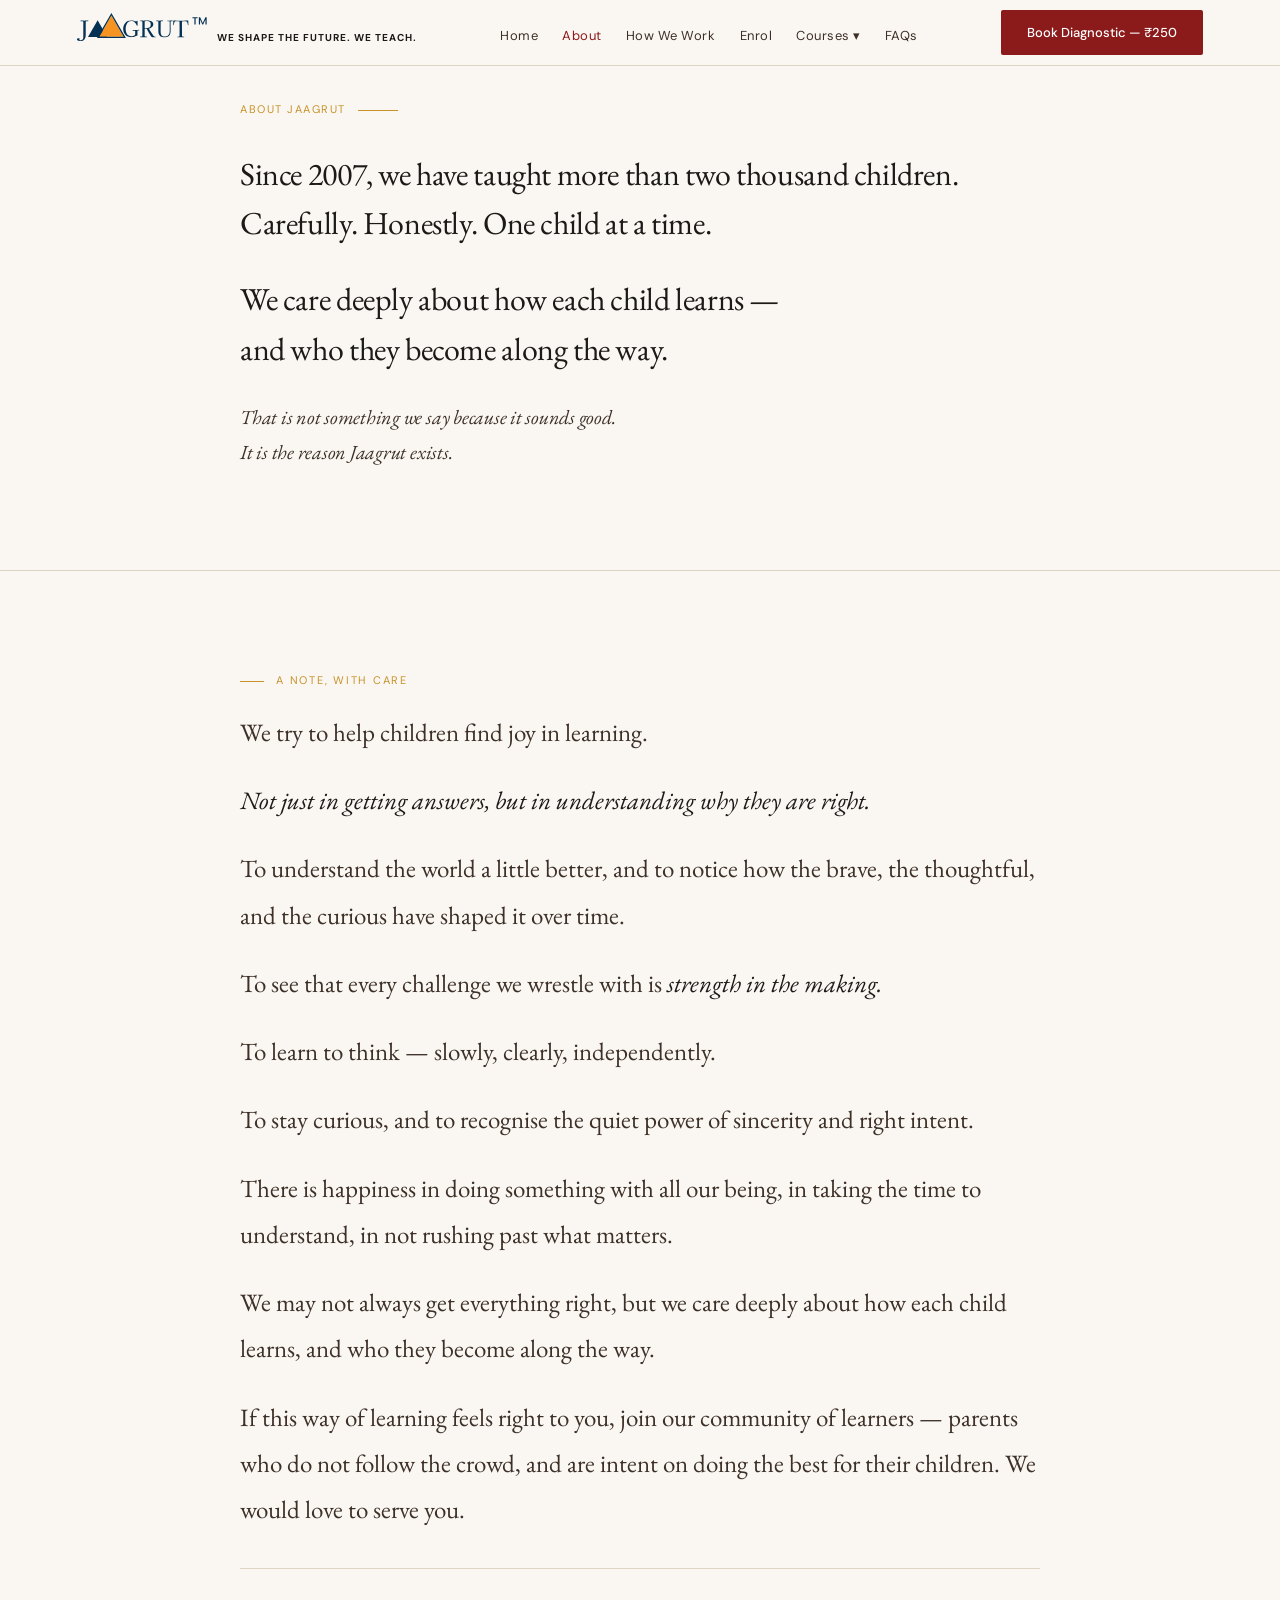
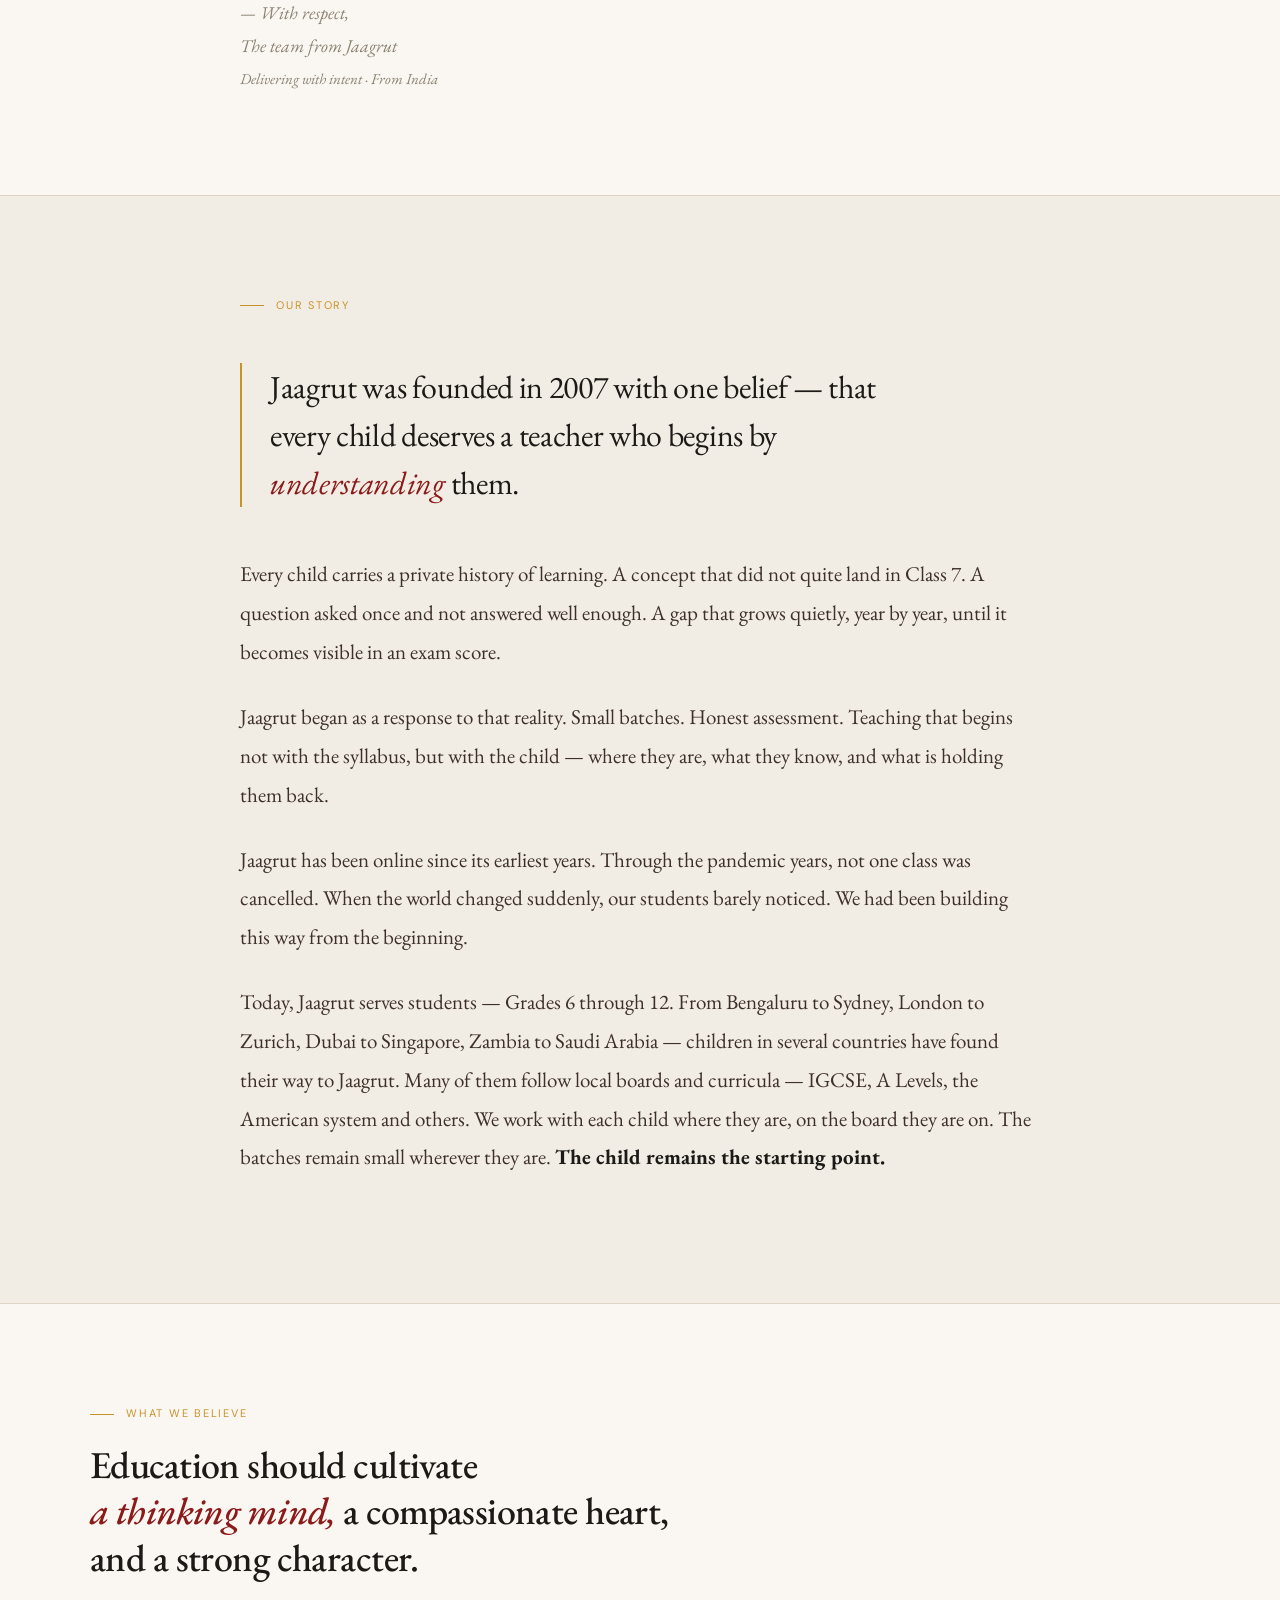
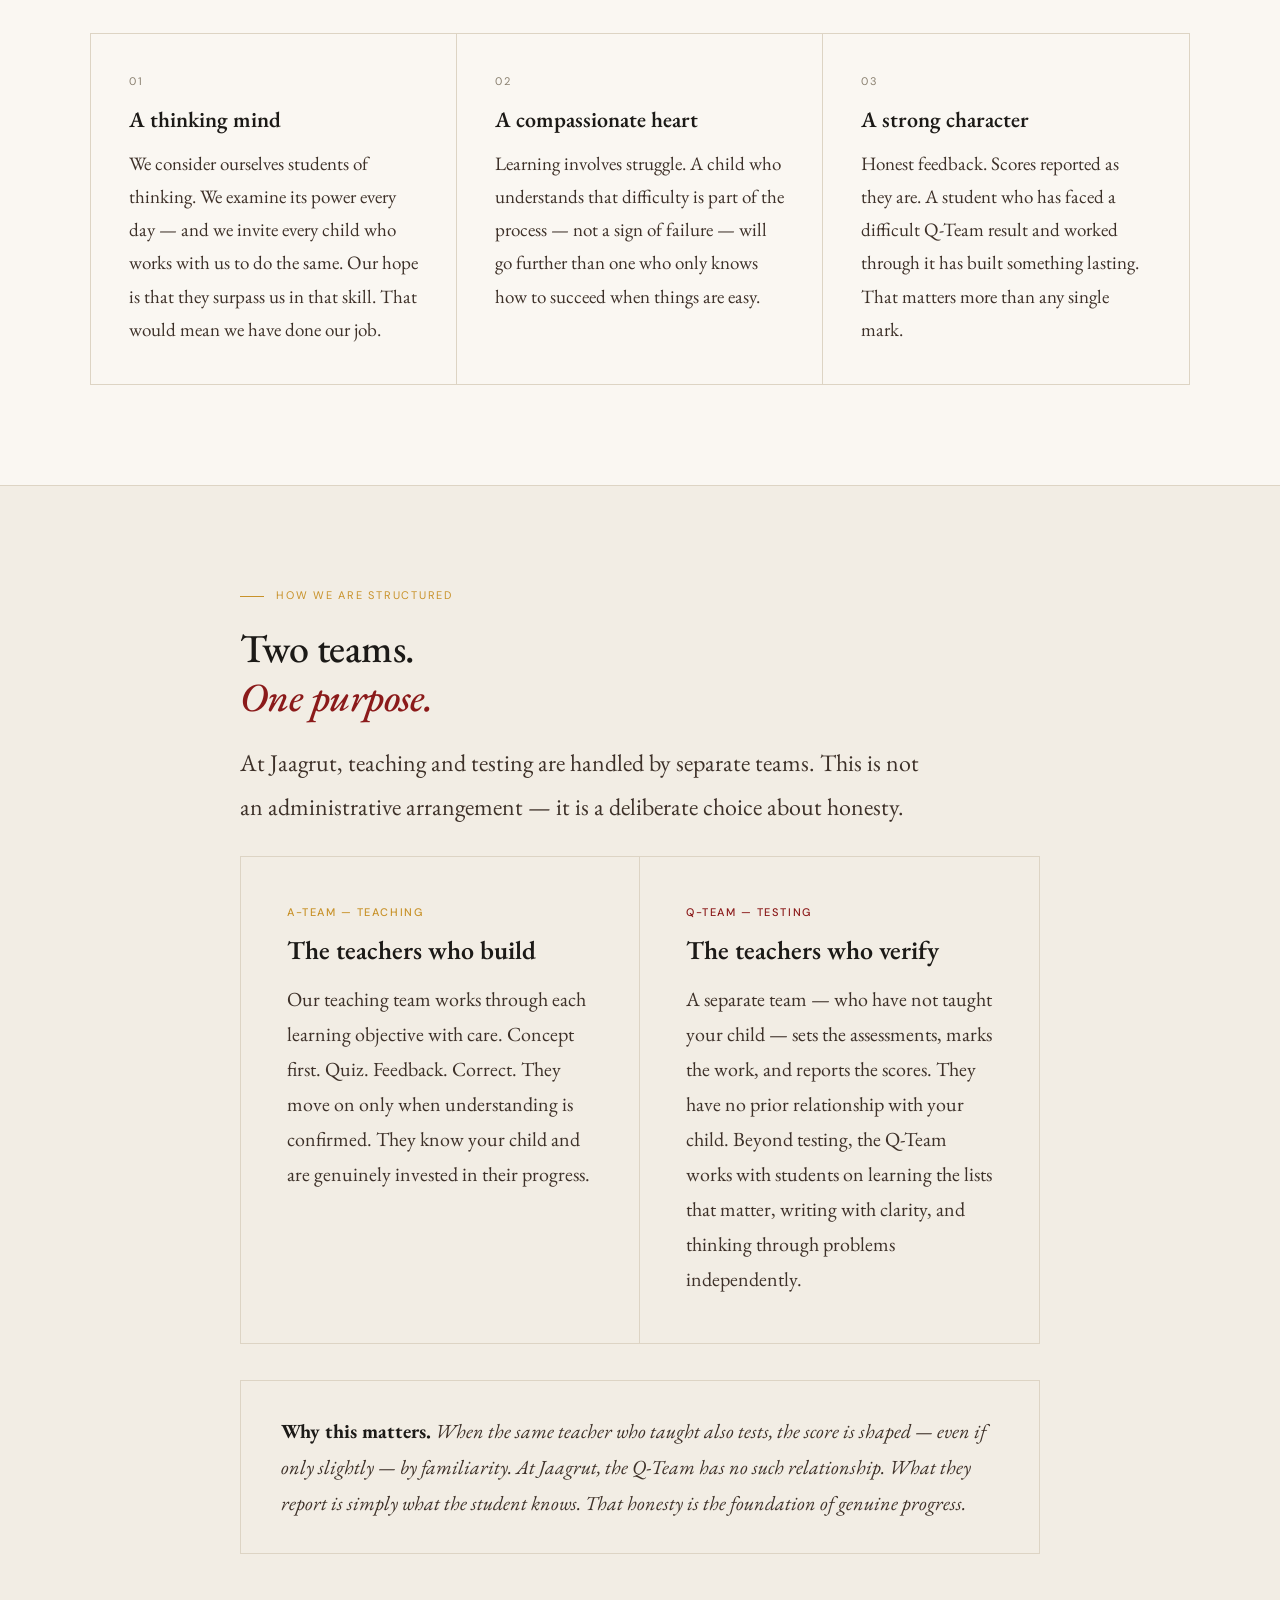
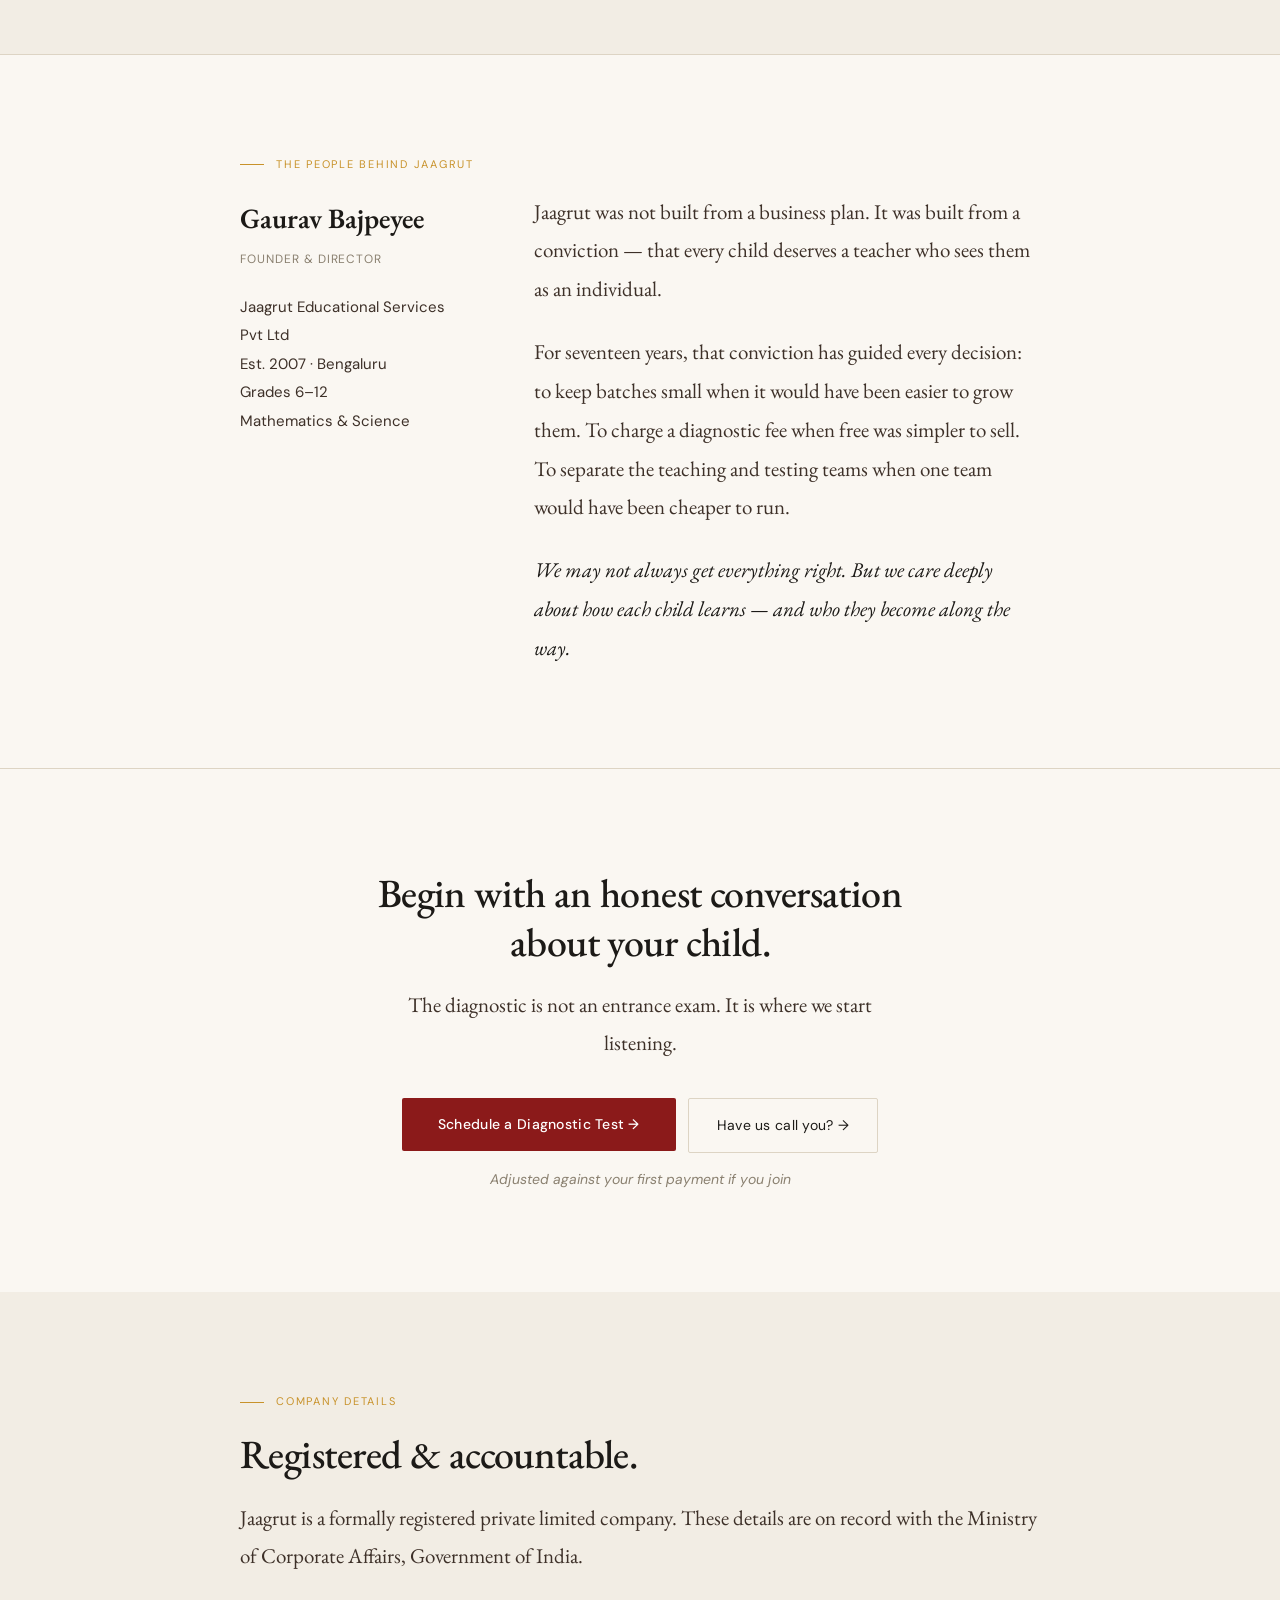
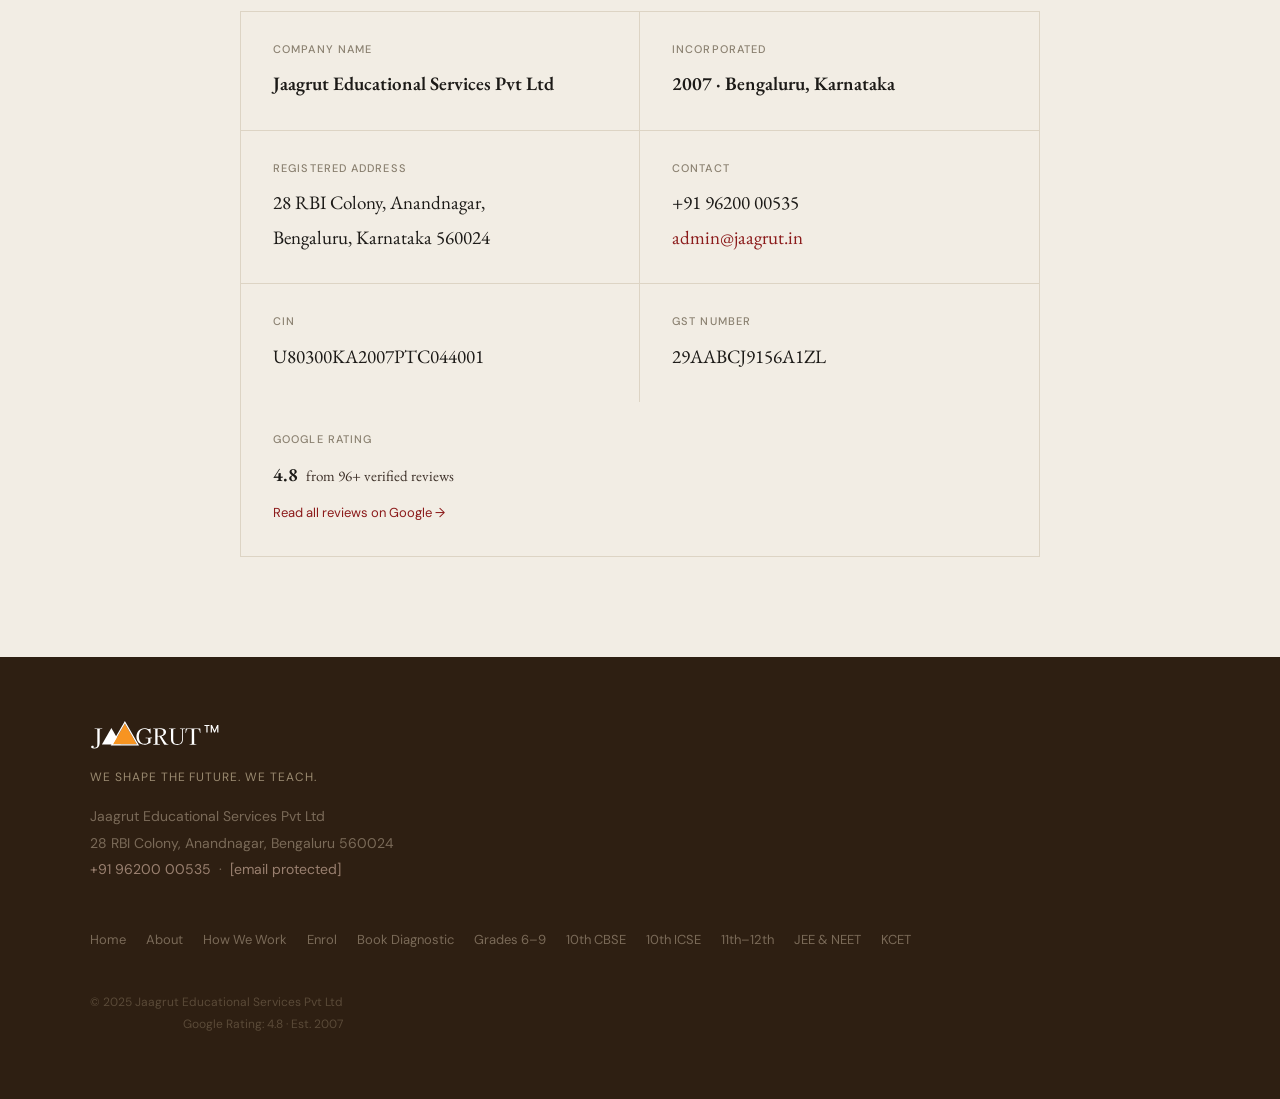
==== commit 63ed403f: "Nav update" ====
--- a/about.html
+++ b/about.html
@@ -283,35 +283,22 @@
   <a class="skip-link" href="#main-content">Skip to main content</a>
   <nav>
     <a class="nl" href="index.html">
-      <span class="nl-w">
-        <svg xmlns="http://www.w3.org/2000/svg" width="130" height="28" viewBox="0 0 146 32" fill="none">
-          <path
-            d="M145.457 4.66V13H144.089V7.288L141.545 13H140.597L138.041 7.288V13H136.673V4.66H138.149L141.077 11.2L143.993 4.66H145.457Z"
-            fill="#043254" />
-          <path d="M135.288 4.66V5.776H133.068V13H131.7V5.776H129.468V4.66H135.288Z" fill="#043254" />
-          <path
-            d="M125 13.2713C125 13.5097 124.898 13.6289 124.693 13.6289C124.625 13.6289 124.566 13.6289 124.515 13.6289C124.464 13.6119 124.421 13.5693 124.387 13.5012C124.37 13.4671 124.344 13.3905 124.31 13.2713C124.293 13.135 124.285 13.0414 124.285 12.9903C124.2 12.4794 124.072 11.9173 123.902 11.3042C123.748 10.6741 123.501 10.1632 123.161 9.77144C122.99 9.56707 122.701 9.43082 122.292 9.3627C121.883 9.29458 121.466 9.26051 121.04 9.26051C120.615 9.26051 120.282 9.26051 120.044 9.26051C119.789 9.26051 119.473 9.26051 119.099 9.26051C118.741 9.26051 118.418 9.32864 118.128 9.46488C117.856 9.60113 117.719 9.87362 117.719 10.2824C117.719 12.854 117.728 15.4342 117.745 18.0229C117.779 20.5946 117.796 23.1748 117.796 25.7634C117.796 25.9848 117.89 26.1552 118.077 26.2744C118.264 26.3766 118.477 26.4447 118.716 26.4787C118.954 26.5128 119.15 26.5298 119.303 26.5298C119.439 26.5298 119.559 26.5298 119.661 26.5298C119.78 26.5128 119.899 26.5043 120.018 26.5043C120.189 26.5043 120.274 26.5809 120.274 26.7342C120.274 26.8023 120.274 26.9045 120.274 27.0408C120.274 27.16 120.214 27.2196 120.095 27.2196C119.482 27.2196 118.869 27.2111 118.256 27.194C117.66 27.16 117.055 27.1429 116.442 27.1429C115.624 27.1429 114.79 27.1685 113.938 27.2196C113.751 27.2196 113.555 27.2281 113.351 27.2451C113.146 27.2622 112.951 27.2707 112.763 27.2707C112.61 27.2707 112.533 27.177 112.533 26.9897C112.533 26.7853 112.559 26.6576 112.61 26.6065C112.661 26.5554 112.78 26.5298 112.968 26.5298C113.002 26.5298 113.036 26.5384 113.07 26.5554C113.121 26.5554 113.155 26.5554 113.172 26.5554C113.359 26.5554 113.598 26.5384 113.887 26.5043C114.177 26.4702 114.432 26.4021 114.654 26.2999C114.892 26.1807 115.011 26.0019 115.011 25.7634C115.028 24.4521 115.037 23.1407 115.037 21.8293C115.054 20.5179 115.062 19.2066 115.062 17.8952C115.062 16.6008 115.054 15.315 115.037 14.0377C115.02 12.7433 115.011 11.449 115.011 10.1546C115.011 9.95026 114.926 9.76292 114.756 9.59262C114.603 9.42231 114.432 9.32864 114.245 9.31161C114.092 9.27754 113.93 9.26051 113.76 9.26051C113.606 9.26051 113.444 9.26051 113.274 9.26051H111.001C110.387 9.26051 109.928 9.41379 109.621 9.72035C109.331 10.0099 109.127 10.3931 109.008 10.8699C108.889 11.3298 108.778 11.8066 108.676 12.3005C108.676 12.3346 108.65 12.4538 108.599 12.6582C108.565 12.8455 108.523 13.0329 108.471 13.2202C108.437 13.3905 108.412 13.4842 108.395 13.5012C108.327 13.5864 108.224 13.6289 108.088 13.6289C107.901 13.6289 107.807 13.5353 107.807 13.3479C107.807 13.2798 107.807 13.1946 107.807 13.0925C107.824 12.9732 107.841 12.837 107.858 12.6837C107.892 12.292 107.918 11.8237 107.935 11.2787C107.969 10.7167 107.995 10.1972 108.012 9.72035C108.029 9.55004 108.037 9.37973 108.037 9.20942C108.037 9.03911 108.046 8.88583 108.063 8.74959C108.063 8.51115 108.207 8.40897 108.497 8.44303C109.74 8.56225 110.992 8.62185 112.252 8.62185C113.53 8.60482 114.79 8.59631 116.033 8.59631H118.205C118.903 8.59631 119.601 8.59631 120.299 8.59631C121.015 8.57928 121.73 8.56225 122.445 8.54522C122.752 8.52819 123.067 8.51967 123.391 8.51967C123.731 8.50264 124.063 8.49412 124.387 8.49412C124.608 8.49412 124.736 8.57928 124.77 8.74959C124.787 8.80068 124.804 8.98802 124.821 9.31161C124.838 9.61816 124.855 9.97581 124.872 10.3846C124.889 10.7763 124.898 11.1509 124.898 11.5086C124.915 11.8492 124.923 12.0876 124.923 12.2239C124.94 12.3942 124.957 12.5645 124.974 12.7348C124.991 12.9051 125 13.0839 125 13.2713Z"
-            fill="#043254" />
-          <path
-            d="M107.249 8.87696C107.249 9.04727 107.206 9.14946 107.121 9.18352C107.036 9.21758 106.925 9.23461 106.789 9.23461C106.67 9.23461 106.551 9.23461 106.432 9.23461C106.312 9.21758 106.193 9.20906 106.074 9.20906C105.835 9.20906 105.597 9.25164 105.359 9.3368C105.137 9.40492 105.009 9.58374 104.975 9.87327C104.958 10.1628 104.95 10.4608 104.95 10.7674C104.95 11.0739 104.95 11.3805 104.95 11.6871C104.95 13.0836 104.958 14.4886 104.975 15.9022C105.009 17.2987 105.026 18.7038 105.026 20.1174C105.026 21.565 104.814 22.8338 104.388 23.9238C103.962 24.9967 103.272 25.8312 102.319 26.4273C101.382 27.0234 100.13 27.3214 98.5632 27.3214C96.2981 27.3214 94.5097 26.7764 93.1983 25.6865C91.904 24.5794 91.2568 22.8508 91.2568 20.5005V10.3331C91.2568 10.248 91.2568 10.1628 91.2568 10.0776C91.2739 9.97546 91.2739 9.8903 91.2568 9.82218C91.2398 9.49859 91.0695 9.30273 90.7459 9.23461C90.4394 9.16649 90.1583 9.13243 89.9029 9.13243C89.7837 9.13243 89.6559 9.14094 89.5197 9.15797C89.4005 9.15797 89.2727 9.15797 89.1365 9.15797C89.0854 9.15797 89.0258 9.12391 88.9577 9.05579C88.9406 8.98766 88.9321 8.89399 88.9321 8.77478C88.9321 8.58744 89.0428 8.49377 89.2642 8.49377C89.4516 8.49377 89.6304 8.50228 89.8007 8.51931C89.971 8.51931 90.1413 8.52783 90.3116 8.54486C90.7033 8.56189 91.0865 8.57892 91.4612 8.59595C91.8359 8.59595 92.2106 8.59595 92.5853 8.59595C93.1813 8.59595 93.7689 8.57892 94.3479 8.54486C94.944 8.5108 95.5401 8.49377 96.1362 8.49377C96.3576 8.49377 96.4683 8.59595 96.4683 8.80032C96.4683 8.86845 96.4513 8.9536 96.4172 9.05579C96.3832 9.14094 96.315 9.18352 96.2128 9.18352C95.9914 9.18352 95.7785 9.18352 95.5742 9.18352C95.3698 9.16649 95.1569 9.15797 94.9355 9.15797C94.7482 9.15797 94.5353 9.20906 94.2968 9.31125C94.0584 9.41344 93.9222 9.57523 93.8881 9.79663C93.837 10.0691 93.82 10.3672 93.837 10.6908C93.854 10.9973 93.8626 11.2953 93.8626 11.5849C93.8626 13.1347 93.854 14.6845 93.837 16.2343C93.82 17.7841 93.8115 19.3339 93.8115 20.8837C93.8115 22.11 93.9392 23.1318 94.1947 23.9493C94.4501 24.7668 94.927 25.3884 95.6253 25.8142C96.3235 26.2229 97.3455 26.4273 98.6909 26.4273C100.002 26.4273 101.041 26.1548 101.808 25.6098C102.591 25.0648 103.153 24.324 103.494 23.3873C103.834 22.4506 104.005 21.3862 104.005 20.194C104.005 18.4739 103.996 16.7537 103.979 15.0336C103.979 13.3135 103.979 11.5934 103.979 9.87327C103.979 9.63484 103.851 9.46453 103.596 9.36234C103.34 9.26016 103.11 9.20906 102.906 9.20906C102.702 9.20906 102.497 9.21758 102.293 9.23461C102.089 9.25164 101.876 9.26016 101.654 9.26016C101.552 9.26016 101.501 9.18352 101.501 9.03024C101.501 8.89399 101.501 8.77478 101.501 8.67259C101.518 8.57041 101.612 8.51931 101.782 8.51931C102.02 8.51931 102.267 8.53635 102.523 8.57041C102.778 8.58744 103.025 8.59595 103.264 8.59595C104.115 8.59595 104.958 8.57041 105.793 8.51931C106.014 8.51931 106.227 8.5108 106.432 8.49377C106.653 8.47674 106.866 8.46822 107.07 8.46822C107.172 8.46822 107.223 8.51931 107.223 8.6215C107.241 8.72368 107.249 8.80884 107.249 8.87696Z"
-            fill="#043254" />
-          <path
-            d="M82.7495 13.016C82.7495 11.5173 82.3578 10.4955 81.5744 9.95047C80.808 9.38846 79.7266 9.10745 78.33 9.10745H77.487C77.3167 9.10745 77.1038 9.12448 76.8483 9.15854C76.6099 9.17557 76.3885 9.23518 76.1841 9.33736C75.9968 9.42252 75.9031 9.58431 75.9031 9.82274V16.9246C76.0905 16.9927 76.3033 17.0353 76.5418 17.0524C76.7802 17.0694 77.0016 17.0779 77.206 17.0779C77.8872 17.0779 78.5514 17.0183 79.1986 16.8991C79.8628 16.7799 80.4589 16.5755 80.9868 16.286C81.5318 15.9964 81.9576 15.5877 82.2642 15.0597C82.5877 14.5318 82.7495 13.8505 82.7495 13.016ZM88.3442 26.7855C88.3442 26.9047 88.225 26.9984 87.9865 27.0665C87.7481 27.1346 87.4671 27.1772 87.1435 27.1943C86.8199 27.2283 86.5134 27.2453 86.2238 27.2453C85.9513 27.2453 85.764 27.2453 85.6618 27.2453C84.9806 27.2453 84.4356 27.1772 84.0269 27.041C83.6181 26.8877 83.2179 26.5045 82.8262 25.8914C81.9917 24.5459 81.1827 23.1835 80.3993 21.804C79.6329 20.4245 78.8665 19.0365 78.1001 17.6399L75.9031 17.7166V25.8147C75.9031 26.0702 76.0053 26.2405 76.2097 26.3257C76.414 26.4108 76.6184 26.4534 76.8228 26.4534C77.0612 26.4534 77.2911 26.4449 77.5125 26.4279C77.7339 26.4108 77.9553 26.4023 78.1767 26.4023C78.296 26.4023 78.3641 26.4534 78.3811 26.5556C78.4152 26.6578 78.4322 26.7514 78.4322 26.8366C78.4322 26.9728 78.3896 27.0665 78.3045 27.1176C78.2364 27.1517 78.1427 27.1687 78.0235 27.1687C77.2741 27.1687 76.5162 27.1602 75.7498 27.1432C74.9835 27.1091 74.2256 27.0921 73.4762 27.0921C73.0675 27.0921 72.6587 27.1091 72.25 27.1432C71.8583 27.1602 71.4581 27.1687 71.0493 27.1687C70.9471 27.1687 70.879 27.1261 70.845 27.041C70.8279 26.9388 70.8194 26.8536 70.8194 26.7855C70.8194 26.5641 70.9131 26.4534 71.1004 26.4534C71.2537 26.4534 71.3985 26.4619 71.5347 26.479C71.688 26.479 71.8327 26.479 71.969 26.479C72.2245 26.479 72.4969 26.4534 72.7865 26.4023C73.093 26.3342 73.2633 26.1383 73.2974 25.8147C73.3315 25.389 73.34 24.8951 73.3229 24.3331C73.3229 23.754 73.3229 23.2516 73.3229 22.8258C73.3229 22.2638 73.3229 21.7018 73.3229 21.1398C73.3229 20.5607 73.3229 19.9902 73.3229 19.4282C73.3229 18.253 73.3229 17.0779 73.3229 15.9028C73.34 14.7276 73.3485 13.5525 73.3485 12.3774C73.3485 11.9516 73.3485 11.5258 73.3485 11.1001C73.3485 10.6573 73.3315 10.2315 73.2974 9.82274C73.2633 9.48213 73.0845 9.29479 72.7609 9.26072C72.4544 9.20963 72.1734 9.18408 71.9179 9.18408C71.8157 9.18408 71.7135 9.1926 71.6113 9.20963C71.5092 9.20963 71.407 9.20963 71.3048 9.20963C71.0493 9.20963 70.9216 9.06487 70.9216 8.77534C70.9216 8.588 71.0067 8.49433 71.1771 8.49433C71.7561 8.49433 72.3266 8.51136 72.8887 8.54543C73.4677 8.57949 74.0468 8.59652 74.6258 8.59652C75.4263 8.59652 76.2182 8.56246 77.0016 8.49433C77.785 8.42621 78.5685 8.39215 79.3519 8.39215C79.9991 8.39215 80.6803 8.46027 81.3956 8.59652C82.1279 8.73277 82.8091 8.95417 83.4393 9.26072C84.0694 9.56728 84.5804 9.99305 84.9721 10.538C85.3808 11.066 85.5852 11.7387 85.5852 12.5562C85.5852 13.5781 85.2957 14.4637 84.7166 15.213C84.1546 15.9453 83.4223 16.5159 82.5196 16.9246C82.196 17.0779 81.8639 17.1971 81.5233 17.2823C81.1827 17.3504 80.8421 17.4185 80.5015 17.4866C81.2849 18.8151 82.1024 20.1264 82.9539 21.4208C83.8225 22.7151 84.6996 23.9924 85.5852 25.2527C85.8407 25.6104 86.1046 25.8999 86.3771 26.1213C86.6666 26.3257 87.0243 26.4704 87.4501 26.5556C87.5523 26.5726 87.7226 26.5811 87.961 26.5811C88.2165 26.5811 88.3442 26.6493 88.3442 26.7855Z"
-            fill="#043254" />
-          <path
-            d="M69.74 19.3263C69.74 19.4284 69.7144 19.5221 69.6633 19.6073C69.6122 19.6924 69.5271 19.735 69.4079 19.735H67.824V25.2019C66.6318 25.6107 65.4482 26.062 64.273 26.5559C63.711 26.7943 63.1149 26.9476 62.4848 27.0157C61.8717 27.0838 61.2671 27.1179 60.671 27.1179C60.1601 27.1179 59.5895 27.0583 58.9594 26.9391C58.3293 26.8198 57.7162 26.6495 57.1201 26.4281C56.541 26.2067 56.0301 25.9513 55.5873 25.6617C54.2929 24.7932 53.3307 23.6691 52.7006 22.2896C52.0874 20.9101 51.7809 19.4455 51.7809 17.8957C51.7809 16.5843 51.9853 15.3495 52.394 14.1914C52.8198 13.0333 53.4244 12.0115 54.2078 11.1259C54.9912 10.2403 55.9279 9.55052 57.0179 9.05663C58.1249 8.5457 59.3596 8.29024 60.7221 8.29024C61.7269 8.29024 62.6892 8.42648 63.6088 8.69898C63.7621 8.75007 64.0091 8.82671 64.3497 8.9289C64.6903 9.03108 65.0309 9.13327 65.3715 9.23545C65.7121 9.32061 65.9421 9.36318 66.0613 9.36318C66.4189 9.36318 66.6659 9.32061 66.8021 9.23545C66.9384 9.13327 67.0406 9.02256 67.1087 8.90335C67.1938 8.78413 67.3131 8.69046 67.4663 8.62234H67.6707C67.8069 8.62234 67.8836 8.69898 67.9006 8.85226C67.9347 9.02256 67.9432 9.20139 67.9262 9.38873C67.9262 9.57607 67.9262 9.76341 67.9262 9.95075C67.9262 10.4787 67.9347 11.0067 67.9517 11.5346C67.9858 12.0626 68.0028 12.5991 68.0028 13.144C68.0028 13.3484 67.9943 13.5868 67.9773 13.8593C67.9773 14.1318 67.824 14.2681 67.5174 14.2681C67.4152 14.2681 67.3216 14.2596 67.2364 14.2425C67.1683 14.2085 67.1002 14.1489 67.032 14.0637C67.015 14.0296 66.9724 13.936 66.9043 13.7827C66.8362 13.6124 66.7681 13.4421 66.6999 13.2718C66.6318 13.0844 66.5807 12.9567 66.5467 12.8886C66.0868 11.8497 65.4141 10.9811 64.5285 10.2829C64.0687 9.90817 63.4811 9.61013 62.7658 9.38873C62.0675 9.16733 61.4204 9.05663 60.8243 9.05663C59.6832 9.05663 58.7125 9.33764 57.912 9.89965C57.1116 10.4446 56.4644 11.1599 55.9705 12.0455C55.4766 12.9312 55.1189 13.8849 54.8975 14.9067C54.6761 15.9286 54.5654 16.9164 54.5654 17.8701C54.5654 18.8749 54.6847 19.8627 54.9231 20.8335C55.1615 21.8042 55.5277 22.6813 56.0216 23.4648C56.5325 24.2482 57.1967 24.8783 58.0142 25.3552C58.8317 25.815 59.8109 26.0449 60.952 26.0449C61.2926 26.0449 61.7014 26.0109 62.1782 25.9428C62.6551 25.8746 63.132 25.7554 63.6088 25.5851C64.0857 25.4148 64.4774 25.1849 64.784 24.8954C65.1076 24.6058 65.2693 24.2397 65.2693 23.7969V20.4247C65.2693 20.1523 65.1331 19.9819 64.8606 19.9138C64.6051 19.8287 64.3837 19.7861 64.1964 19.7861C63.9409 19.7861 63.6855 19.8031 63.43 19.8372C63.1745 19.8542 62.9191 19.8627 62.6636 19.8627C62.5274 19.8627 62.4337 19.8202 62.3826 19.735C62.3485 19.6498 62.3315 19.5477 62.3315 19.4284C62.3315 19.3263 62.3485 19.2326 62.3826 19.1474C62.4167 19.0452 62.5018 18.9942 62.6381 18.9942C62.9106 18.9942 63.1745 19.0027 63.43 19.0197C63.6855 19.0197 63.9495 19.0197 64.2219 19.0197H66.0357C66.3253 19.0197 66.6148 19.0197 66.9043 19.0197C67.1938 19.0197 67.4834 19.0112 67.7729 18.9942C68.0624 18.9942 68.3434 18.9856 68.6159 18.9686C68.8884 18.9345 69.1609 18.9175 69.4334 18.9175C69.5356 18.9175 69.6122 18.9686 69.6633 19.0708C69.7144 19.1559 69.74 19.2411 69.74 19.3263Z"
-            fill="#043254" />
-          <path
-            d="M12.7476 8.82587C12.7476 8.94509 12.7306 9.03876 12.6965 9.10688C12.6795 9.175 12.6029 9.20906 12.4666 9.20906C12.2111 9.20906 11.9557 9.20906 11.7002 9.20906C11.4618 9.19203 11.2148 9.18352 10.9594 9.18352C10.7209 9.18352 10.474 9.25164 10.2185 9.38789C9.9801 9.50711 9.84385 9.71148 9.80979 10.001C9.79276 10.1202 9.78425 10.2479 9.78425 10.3842C9.80128 10.5034 9.80979 10.6311 9.80979 10.7674C9.80979 13.0325 9.80128 15.2976 9.78425 17.5627C9.78425 19.8278 9.78425 22.1014 9.78425 24.3836C9.78425 25.695 9.59691 26.8786 9.22223 27.9345C8.86458 29.0075 8.25998 29.8505 7.40844 30.4636C6.55689 31.0938 5.39879 31.4088 3.93414 31.4088C3.62758 31.4088 3.2529 31.4003 2.8101 31.3833C2.36729 31.3663 1.93301 31.3066 1.50723 31.2045C1.08146 31.1023 0.723813 30.9235 0.434287 30.668C0.144762 30.4296 0 30.0889 0 29.6461C0 29.2204 0.161794 28.8797 0.485381 28.6243C0.808967 28.3859 1.1581 28.2666 1.53278 28.2666C1.66903 28.2666 1.84785 28.3007 2.06925 28.3688C2.30769 28.4369 2.52057 28.5306 2.70791 28.6498C2.89525 28.769 2.98892 28.9138 2.98892 29.0841C2.9208 29.1693 2.85267 29.2629 2.78455 29.3651C2.71643 29.4673 2.68237 29.5865 2.68237 29.7228C2.68237 30.0804 2.82713 30.3274 3.11665 30.4636C3.40618 30.5999 3.6957 30.668 3.98523 30.668C4.39397 30.668 4.80271 30.5828 5.21145 30.4125C5.62019 30.2592 5.97784 30.0293 6.2844 29.7228C6.60799 29.4333 6.81236 29.0756 6.89751 28.6498C6.98266 28.1219 7.03376 27.5939 7.05079 27.066C7.06782 26.538 7.07634 26.01 7.07634 25.4821V10.001C7.07634 9.72851 6.96563 9.53265 6.74423 9.41344C6.52283 9.29422 6.26737 9.2261 5.97784 9.20906C5.68832 9.175 5.44988 9.15797 5.26254 9.15797C5.09224 9.15797 4.92193 9.16649 4.75162 9.18352C4.59834 9.20055 4.44506 9.20906 4.29178 9.20906C4.05335 9.20906 3.93414 9.08985 3.93414 8.85142C3.93414 8.59595 4.04484 8.46822 4.26624 8.46822C4.43655 8.46822 4.60686 8.47674 4.77717 8.49377C4.9645 8.5108 5.14333 8.51931 5.31364 8.51931C6.2844 8.57041 7.26367 8.59595 8.25147 8.59595C8.94973 8.59595 9.65652 8.57892 10.3718 8.54486C11.0871 8.49377 11.7939 8.46822 12.4922 8.46822C12.6284 8.46822 12.705 8.5108 12.7221 8.59595C12.7391 8.66408 12.7476 8.74072 12.7476 8.82587Z"
-            fill="#043254" />
-          <path d="M23.1486 8.08502L33.9681 26.825H12.3291L23.1486 8.08502Z" fill="#043254" />
-          <path d="M38.5824 2.94037L52.266 26.6409H24.8989L38.5824 2.94037Z" fill="#F79421" />
-          <path
-            d="M54.8122 28.1099H22.3531L38.5826 0L54.8122 28.1099ZM24.8994 26.6401H52.2658L38.5826 2.9396L24.8994 26.6401Z"
-            fill="#043254" />
-        </svg>
-      <span class="nl-t">We shape the future. We teach.</span>
-    </a>
+<span class="nl-w">
+  <svg xmlns="http://www.w3.org/2000/svg" width="130" height="28" viewBox="0 0 130 28" fill="none">
+  <path d="M129.671 4.15425V11.5891H128.451V6.49703L126.183 11.5891H125.338L123.06 6.49703V11.5891H121.84V4.15425H123.156L125.766 9.98446L128.366 4.15425H129.671Z" fill="#043254"/>
+  <path d="M120.605 4.15425V5.14913H118.626V11.5891H117.406V5.14913H115.417V4.15425H120.605Z" fill="#043254"/>
+  <path d="M111.434 11.831C111.434 12.0435 111.343 12.1498 111.16 12.1498C111.1 12.1498 111.046 12.1498 111.001 12.1498C110.955 12.1346 110.917 12.0966 110.887 12.0359C110.872 12.0056 110.849 11.9372 110.819 11.831C110.804 11.7095 110.796 11.626 110.796 11.5804C110.72 11.125 110.606 10.6239 110.454 10.0774C110.318 9.51562 110.098 9.06015 109.794 8.71095C109.642 8.52876 109.384 8.4073 109.02 8.34657C108.655 8.28584 108.283 8.25547 107.904 8.25547C107.524 8.25547 107.228 8.25547 107.015 8.25547C106.788 8.25547 106.507 8.25547 106.173 8.25547C105.854 8.25547 105.566 8.3162 105.307 8.43766C105.065 8.55912 104.943 8.80204 104.943 9.16642C104.943 11.459 104.951 13.7591 104.966 16.0669C104.996 18.3594 105.011 20.6596 105.011 22.9673C105.011 23.1647 105.095 23.3165 105.262 23.4228C105.429 23.5139 105.619 23.5746 105.831 23.605C106.044 23.6354 106.218 23.6505 106.355 23.6505C106.477 23.6505 106.583 23.6505 106.674 23.6505C106.78 23.6354 106.886 23.6278 106.993 23.6278C107.145 23.6278 107.22 23.6961 107.22 23.8327C107.22 23.8935 107.22 23.9846 107.22 24.106C107.22 24.2123 107.167 24.2654 107.061 24.2654C106.514 24.2654 105.968 24.2578 105.421 24.2427C104.89 24.2123 104.351 24.1971 103.804 24.1971C103.076 24.1971 102.332 24.2199 101.573 24.2654C101.406 24.2654 101.231 24.273 101.049 24.2882C100.867 24.3034 100.692 24.311 100.525 24.311C100.388 24.311 100.32 24.2275 100.32 24.0605C100.32 23.8783 100.343 23.7644 100.388 23.7189C100.434 23.6733 100.54 23.6505 100.707 23.6505C100.737 23.6505 100.768 23.6581 100.798 23.6733C100.844 23.6733 100.874 23.6733 100.889 23.6733C101.056 23.6733 101.269 23.6581 101.527 23.6278C101.785 23.5974 102.013 23.5367 102.21 23.4456C102.423 23.3393 102.529 23.1799 102.529 22.9673C102.544 21.7983 102.552 20.6292 102.552 19.4602C102.567 18.2911 102.575 17.1221 102.575 15.953C102.575 14.7991 102.567 13.6529 102.552 12.5142C102.537 11.3603 102.529 10.2064 102.529 9.05255C102.529 8.87036 102.453 8.70336 102.301 8.55153C102.165 8.39971 102.013 8.3162 101.846 8.30102C101.709 8.27066 101.565 8.25547 101.413 8.25547C101.277 8.25547 101.132 8.25547 100.98 8.25547H98.9535C98.407 8.25547 97.997 8.39212 97.7237 8.6654C97.4656 8.9235 97.2834 9.26511 97.1772 9.69022C97.0709 10.1001 96.9722 10.5253 96.8811 10.9656C96.8811 10.9959 96.8583 11.1022 96.8128 11.2844C96.7824 11.4514 96.7445 11.6184 96.6989 11.7854C96.6685 11.9372 96.6458 12.0207 96.6306 12.0359C96.5698 12.1118 96.4787 12.1498 96.3573 12.1498C96.1903 12.1498 96.1068 12.0663 96.1068 11.8993C96.1068 11.8385 96.1068 11.7626 96.1068 11.6715C96.122 11.5653 96.1371 11.4438 96.1523 11.3072C96.1827 10.958 96.2055 10.5404 96.2206 10.0546C96.251 9.55358 96.2738 9.09051 96.289 8.6654C96.3042 8.51358 96.3117 8.36175 96.3117 8.20993C96.3117 8.0581 96.3193 7.92146 96.3345 7.8C96.3345 7.58744 96.4636 7.49635 96.7217 7.52671C97.83 7.63299 98.946 7.68613 100.069 7.68613C101.208 7.67095 102.332 7.66336 103.44 7.66336H105.376C105.998 7.66336 106.621 7.66336 107.243 7.66336C107.881 7.64817 108.519 7.63299 109.156 7.61781C109.43 7.60263 109.71 7.59504 109.999 7.59504C110.303 7.57985 110.599 7.57226 110.887 7.57226C111.084 7.57226 111.198 7.64817 111.229 7.8C111.244 7.84555 111.259 8.01255 111.274 8.30102C111.289 8.57431 111.305 8.89314 111.32 9.25752C111.335 9.60672 111.343 9.94073 111.343 10.2596C111.358 10.5632 111.365 10.7758 111.365 10.8972C111.38 11.0491 111.396 11.2009 111.411 11.3527C111.426 11.5045 111.434 11.6639 111.434 11.831Z" fill="#043254"/>
+  <path d="M95.6092 7.91355C95.6092 8.06538 95.5712 8.15647 95.4953 8.18683C95.4194 8.2172 95.3207 8.23238 95.1993 8.23238C95.093 8.23238 94.9867 8.23238 94.8804 8.23238C94.7741 8.2172 94.6679 8.20961 94.5616 8.20961C94.349 8.20961 94.1364 8.24756 93.9239 8.32348C93.7265 8.38421 93.6126 8.54362 93.5823 8.80173C93.5671 9.05983 93.5595 9.32552 93.5595 9.59881C93.5595 9.8721 93.5595 10.1454 93.5595 10.4187C93.5595 11.6636 93.5671 12.9162 93.5823 14.1763C93.6126 15.4213 93.6278 16.6739 93.6278 17.934C93.6278 19.2245 93.438 20.3556 93.0585 21.3273C92.6789 22.2838 92.064 23.0277 91.2138 23.5591C90.3787 24.0905 89.2628 24.3562 87.866 24.3562C85.8467 24.3562 84.2525 23.8704 83.0834 22.8987C81.9296 21.9118 81.3526 20.3708 81.3526 18.2756V9.21166C81.3526 9.13574 81.3526 9.05983 81.3526 8.98392C81.3678 8.89282 81.3678 8.81691 81.3526 8.75618C81.3374 8.46771 81.1856 8.29311 80.8972 8.23238C80.6239 8.17165 80.3734 8.14129 80.1456 8.14129C80.0393 8.14129 79.9255 8.14888 79.804 8.16406C79.6977 8.16406 79.5839 8.16406 79.4624 8.16406C79.4169 8.16406 79.3637 8.1337 79.303 8.07297C79.2878 8.01224 79.2802 7.92873 79.2802 7.82246C79.2802 7.65545 79.3789 7.57194 79.5763 7.57194C79.7433 7.57194 79.9027 7.57954 80.0545 7.59472C80.2064 7.59472 80.3582 7.60231 80.51 7.61749C80.8592 7.63267 81.2008 7.64786 81.5348 7.66304C81.8688 7.66304 82.2029 7.66304 82.5369 7.66304C83.0683 7.66304 83.592 7.64786 84.1083 7.61749C84.6396 7.58713 85.171 7.57194 85.7024 7.57194C85.8998 7.57194 85.9985 7.66304 85.9985 7.84523C85.9985 7.90596 85.9833 7.98187 85.953 8.07297C85.9226 8.14888 85.8618 8.18683 85.7707 8.18683C85.5734 8.18683 85.3836 8.18683 85.2014 8.18683C85.0192 8.17165 84.8294 8.16406 84.6321 8.16406C84.465 8.16406 84.2753 8.20961 84.0627 8.3007C83.8502 8.3918 83.7287 8.53603 83.6983 8.73341C83.6528 8.97633 83.6376 9.24202 83.6528 9.53049C83.668 9.80377 83.6756 10.0695 83.6756 10.3276C83.6756 11.7092 83.668 13.0908 83.6528 14.4724C83.6376 15.854 83.63 17.2356 83.63 18.6172C83.63 19.7104 83.7439 20.6213 83.9716 21.3501C84.1994 22.0788 84.6245 22.633 85.247 23.0126C85.8694 23.3769 86.7804 23.5591 87.9799 23.5591C89.1489 23.5591 90.0751 23.3162 90.7583 22.8304C91.4567 22.3445 91.9577 21.6841 92.2614 20.8491C92.565 20.014 92.7169 19.0651 92.7169 18.0023C92.7169 16.4689 92.7093 14.9355 92.6941 13.402C92.6941 11.8686 92.6941 10.3352 92.6941 8.80173C92.6941 8.58917 92.5802 8.43735 92.3525 8.34625C92.1247 8.25516 91.9198 8.20961 91.7376 8.20961C91.5554 8.20961 91.3732 8.2172 91.191 8.23238C91.0088 8.24757 90.819 8.25516 90.6217 8.25516C90.5306 8.25516 90.485 8.18684 90.485 8.05019C90.485 7.92873 90.485 7.82246 90.485 7.73136C90.5002 7.64027 90.5837 7.59472 90.7355 7.59472C90.9481 7.59472 91.1682 7.6099 91.396 7.64027C91.6237 7.65545 91.8439 7.66304 92.0564 7.66304C92.8156 7.66304 93.5671 7.64027 94.3111 7.59472C94.5084 7.59472 94.6982 7.58713 94.8804 7.57194C95.0778 7.55676 95.2676 7.54917 95.4498 7.54917C95.5409 7.54917 95.5864 7.59472 95.5864 7.68581C95.6016 7.77691 95.6092 7.85282 95.6092 7.91355Z" fill="#043254"/>
+  <path d="M73.7686 11.6034C73.7686 10.2673 73.4194 9.35639 72.7211 8.87055C72.0378 8.36953 71.0737 8.11902 69.8288 8.11902H69.0772C68.9254 8.11902 68.7356 8.1342 68.5079 8.16457C68.2953 8.17975 68.098 8.23289 67.9158 8.32398C67.7488 8.3999 67.6653 8.54413 67.6653 8.75668V15.0878C67.8323 15.1485 68.0221 15.1865 68.2346 15.2017C68.4472 15.2168 68.6445 15.2244 68.8267 15.2244C69.434 15.2244 70.0262 15.1713 70.6031 15.065C71.1952 14.9587 71.7266 14.7765 72.1973 14.5184C72.6831 14.2603 73.0627 13.896 73.3359 13.4253C73.6244 12.9546 73.7686 12.3473 73.7686 11.6034ZM78.7561 23.8785C78.7561 23.9847 78.6498 24.0682 78.4373 24.129C78.2247 24.1897 77.9742 24.2277 77.6857 24.2428C77.3973 24.2732 77.124 24.2884 76.8659 24.2884C76.623 24.2884 76.4559 24.2884 76.3649 24.2884C75.7576 24.2884 75.2717 24.2277 74.9073 24.1062C74.543 23.9696 74.1862 23.628 73.837 23.0814C73.093 21.882 72.3719 20.6674 71.6735 19.4376C70.9902 18.2078 70.307 16.9704 69.6238 15.7255L67.6653 15.7938V23.0131C67.6653 23.2408 67.7564 23.3926 67.9386 23.4685C68.1208 23.5444 68.3029 23.5824 68.4851 23.5824C68.6977 23.5824 68.9026 23.5748 69.1 23.5596C69.2974 23.5444 69.4948 23.5369 69.6921 23.5369C69.7984 23.5369 69.8592 23.5824 69.8743 23.6735C69.9047 23.7646 69.9199 23.8481 69.9199 23.924C69.9199 24.0455 69.8819 24.129 69.806 24.1745C69.7453 24.2049 69.6618 24.2201 69.5555 24.2201C68.8875 24.2201 68.2118 24.2125 67.5286 24.1973C66.8454 24.1669 66.1698 24.1518 65.5018 24.1518C65.1374 24.1518 64.773 24.1669 64.4086 24.1973C64.0594 24.2125 63.7026 24.2201 63.3383 24.2201C63.2472 24.2201 63.1864 24.1821 63.1561 24.1062C63.1409 24.0151 63.1333 23.9392 63.1333 23.8785C63.1333 23.6811 63.2168 23.5824 63.3838 23.5824C63.5205 23.5824 63.6495 23.59 63.771 23.6052C63.9076 23.6052 64.0367 23.6052 64.1581 23.6052C64.3859 23.6052 64.6288 23.5824 64.8869 23.5369C65.1602 23.4761 65.312 23.3015 65.3424 23.0131C65.3727 22.6335 65.3803 22.1932 65.3651 21.6922C65.3651 21.176 65.3651 20.7281 65.3651 20.3485C65.3651 19.8475 65.3651 19.3465 65.3651 18.8455C65.3651 18.3293 65.3651 17.8206 65.3651 17.3196C65.3651 16.272 65.3651 15.2244 65.3651 14.1768C65.3803 13.1292 65.3879 12.0817 65.3879 11.0341C65.3879 10.6545 65.3879 10.2749 65.3879 9.89537C65.3879 9.50063 65.3727 9.12106 65.3424 8.75668C65.312 8.45303 65.1526 8.28603 64.8641 8.25566C64.5908 8.21011 64.3403 8.18734 64.1126 8.18734C64.0215 8.18734 63.9304 8.19493 63.8393 8.21011C63.7482 8.21011 63.6571 8.21011 63.566 8.21011C63.3383 8.21011 63.2244 8.08106 63.2244 7.82296C63.2244 7.65595 63.3003 7.57245 63.4521 7.57245C63.9683 7.57245 64.477 7.58763 64.978 7.618C65.4942 7.64836 66.0104 7.66354 66.5266 7.66354C67.2402 7.66354 67.9462 7.63318 68.6445 7.57245C69.3429 7.51172 70.0413 7.48135 70.7397 7.48135C71.3167 7.48135 71.924 7.54208 72.5616 7.66354C73.2145 7.785 73.8218 7.98238 74.3835 8.25566C74.9453 8.52895 75.4008 8.90851 75.75 9.39435C76.1143 9.86501 76.2965 10.4647 76.2965 11.1935C76.2965 12.1044 76.0384 12.8939 75.5222 13.5619C75.0212 14.2148 74.3684 14.7234 73.5637 15.0878C73.2752 15.2244 72.9792 15.3307 72.6755 15.4066C72.3719 15.4674 72.0682 15.5281 71.7646 15.5888C72.463 16.7731 73.1917 17.9421 73.9508 19.096C74.7251 20.2498 75.507 21.3885 76.2965 22.512C76.5243 22.8309 76.7596 23.089 77.0025 23.2863C77.2606 23.4685 77.5795 23.5976 77.959 23.6735C78.0501 23.6887 78.2019 23.6963 78.4145 23.6963C78.6422 23.6963 78.7561 23.757 78.7561 23.8785Z" fill="#043254"/>
+  <path d="M62.171 17.2288C62.171 17.3199 62.1482 17.4034 62.1027 17.4793C62.0571 17.5552 61.9812 17.5931 61.8749 17.5931H60.463V22.4667C59.4002 22.8311 58.345 23.2335 57.2974 23.6737C56.7964 23.8863 56.265 24.0229 55.7033 24.0837C55.1567 24.1444 54.6177 24.1748 54.0863 24.1748C53.6308 24.1748 53.1222 24.1216 52.5605 24.0154C51.9987 23.9091 51.4522 23.7572 50.9208 23.5599C50.4046 23.3625 49.9491 23.1348 49.5543 22.8767C48.4005 22.1024 47.5427 21.1003 46.9809 19.8705C46.4343 18.6407 46.1611 17.335 46.1611 15.9534C46.1611 14.7844 46.3432 13.6837 46.7076 12.6512C47.0872 11.6188 47.6262 10.7079 48.3246 9.91839C49.023 9.1289 49.858 8.51401 50.8297 8.07372C51.8165 7.61824 52.9173 7.3905 54.1319 7.3905C55.0276 7.3905 55.8854 7.51196 56.7053 7.75488C56.8419 7.80043 57.0621 7.86875 57.3657 7.95985C57.6694 8.05094 57.973 8.14204 58.2767 8.23313C58.5803 8.30904 58.7853 8.347 58.8916 8.347C59.2104 8.347 59.4306 8.30904 59.552 8.23313C59.6735 8.14204 59.7646 8.04335 59.8253 7.93707C59.9012 7.83079 60.0075 7.74729 60.1441 7.68656H60.3263C60.4478 7.68656 60.5161 7.75488 60.5313 7.89152C60.5617 8.04335 60.5693 8.20277 60.5541 8.36977C60.5541 8.53678 60.5541 8.70379 60.5541 8.8708C60.5541 9.34145 60.5617 9.81211 60.5768 10.2828C60.6072 10.7534 60.6224 11.2317 60.6224 11.7175C60.6224 11.8997 60.6148 12.1123 60.5996 12.3552C60.5996 12.5981 60.463 12.7196 60.1897 12.7196C60.0986 12.7196 60.0151 12.712 59.9392 12.6968C59.8784 12.6664 59.8177 12.6133 59.757 12.5374C59.7418 12.507 59.7038 12.4235 59.6431 12.2869C59.5824 12.135 59.5217 11.9832 59.4609 11.8314C59.4002 11.6644 59.3546 11.5505 59.3243 11.4898C58.9144 10.5636 58.3146 9.78934 57.5252 9.16686C57.1152 8.83284 56.5914 8.56715 55.9538 8.36977C55.3313 8.1724 54.7544 8.07372 54.223 8.07372C53.2057 8.07372 52.3403 8.32423 51.6268 8.82525C50.9132 9.31109 50.3362 9.94876 49.896 10.7382C49.4557 11.5277 49.1368 12.378 48.9394 13.2889C48.7421 14.1999 48.6434 15.0804 48.6434 15.9307C48.6434 16.8264 48.7497 17.707 48.9622 18.5724C49.1748 19.4378 49.5012 20.2197 49.9415 20.9181C50.397 21.6165 50.9891 22.1783 51.7179 22.6034C52.4466 23.0133 53.3196 23.2183 54.3368 23.2183C54.6405 23.2183 55.0049 23.1879 55.43 23.1272C55.8551 23.0664 56.2802 22.9602 56.7053 22.8083C57.1304 22.6565 57.4796 22.4516 57.7529 22.1934C58.0414 21.9353 58.1856 21.6089 58.1856 21.2142V18.208C58.1856 17.9651 58.0641 17.8133 57.8212 17.7526C57.5935 17.6767 57.3961 17.6387 57.2291 17.6387C57.0014 17.6387 56.7736 17.6539 56.5459 17.6842C56.3181 17.6994 56.0904 17.707 55.8627 17.707C55.7412 17.707 55.6577 17.6691 55.6122 17.5931C55.5818 17.5172 55.5666 17.4261 55.5666 17.3199C55.5666 17.2288 55.5818 17.1453 55.6122 17.0694C55.6425 16.9783 55.7184 16.9327 55.8399 16.9327C56.0828 16.9327 56.3181 16.9403 56.5459 16.9555C56.7736 16.9555 57.009 16.9555 57.2519 16.9555H58.8688C59.1269 16.9555 59.385 16.9555 59.6431 16.9555C59.9012 16.9555 60.1593 16.9479 60.4174 16.9327C60.6755 16.9327 60.926 16.9251 61.169 16.9099C61.4119 16.8796 61.6548 16.8644 61.8977 16.8644C61.9888 16.8644 62.0571 16.9099 62.1027 17.001C62.1482 17.0769 62.171 17.1529 62.171 17.2288Z" fill="#043254"/>
+  <path d="M11.3641 7.868C11.3641 7.97428 11.3489 8.05778 11.3186 8.11851C11.3034 8.17924 11.2351 8.20961 11.1136 8.20961C10.8859 8.20961 10.6581 8.20961 10.4304 8.20961C10.2178 8.19443 9.99768 8.18683 9.76994 8.18683C9.55739 8.18683 9.33724 8.24757 9.10951 8.36903C8.89695 8.4753 8.77549 8.65749 8.74513 8.9156C8.72994 9.02187 8.72235 9.13574 8.72235 9.2572C8.73753 9.36348 8.74513 9.47735 8.74513 9.59881C8.74513 11.6181 8.73753 13.6374 8.72235 15.6566C8.72235 17.6759 8.72235 19.7028 8.72235 21.7372C8.72235 22.9063 8.55534 23.9615 8.22133 24.9028C7.9025 25.8593 7.36352 26.6108 6.60439 27.1574C5.84527 27.7191 4.81286 28 3.50716 28C3.23387 28 2.89986 27.9924 2.50511 27.9772C2.11037 27.9621 1.72321 27.9089 1.34365 27.8178C0.964089 27.7267 0.645256 27.5673 0.387154 27.3396C0.129051 27.127 0 26.8234 0 26.4286C0 26.0491 0.144234 25.7454 0.432702 25.5177C0.721169 25.3051 1.03241 25.1988 1.36643 25.1988C1.48789 25.1988 1.6473 25.2292 1.84467 25.2899C2.05723 25.3507 2.24701 25.4342 2.41402 25.5404C2.58103 25.6467 2.66453 25.7758 2.66453 25.9276C2.6038 26.0035 2.54307 26.087 2.48234 26.1781C2.42161 26.2692 2.39125 26.3755 2.39125 26.4969C2.39125 26.8158 2.5203 27.0359 2.7784 27.1574C3.0365 27.2788 3.2946 27.3396 3.55271 27.3396C3.91709 27.3396 4.28147 27.2637 4.64585 27.1118C5.01023 26.9752 5.32906 26.7702 5.60235 26.4969C5.89081 26.2388 6.073 25.92 6.14892 25.5404C6.22483 25.0698 6.27038 24.5991 6.28556 24.1285C6.30074 23.6578 6.30833 23.1872 6.30833 22.7165V8.9156C6.30833 8.67268 6.20965 8.49808 6.01227 8.3918C5.8149 8.28552 5.58716 8.22479 5.32906 8.20961C5.07096 8.17924 4.8584 8.16406 4.6914 8.16406C4.53957 8.16406 4.38775 8.17165 4.23592 8.18683C4.09928 8.20202 3.96264 8.20961 3.82599 8.20961C3.61344 8.20961 3.50716 8.10333 3.50716 7.89078C3.50716 7.66304 3.60585 7.54917 3.80322 7.54917C3.95504 7.54917 4.10687 7.55676 4.25869 7.57194C4.4257 7.58713 4.58512 7.59472 4.73694 7.59472C5.60235 7.64027 6.47534 7.66304 7.35593 7.66304C7.97841 7.66304 8.60848 7.64786 9.24615 7.61749C9.88381 7.57194 10.5139 7.54917 11.1364 7.54917C11.2578 7.54917 11.3262 7.58713 11.3413 7.66304C11.3565 7.72377 11.3641 7.79209 11.3641 7.868Z" fill="#043254"/>
+  <path d="M20.6363 7.20755L30.2816 23.9136H10.991L20.6363 7.20755Z" fill="#043254"/>
+  <path d="M34.395 2.62125L46.5935 23.7495H22.1966L34.395 2.62125Z" fill="#F79421"/>
+  <path d="M48.8633 25.0591H19.9271L34.3952 0L48.8633 25.0591ZM22.1971 23.7489H46.5934L34.3952 2.62056L22.1971 23.7489Z" fill="#043254"/>
+</svg>
+</span>
+<span class="nl-t">We shape the future. We teach.</span>
+</a>
     <ul class="nm">
       <li><a href="index.html">Home</a></li>
       <li><a class="on" href="about.html">About</a></li>
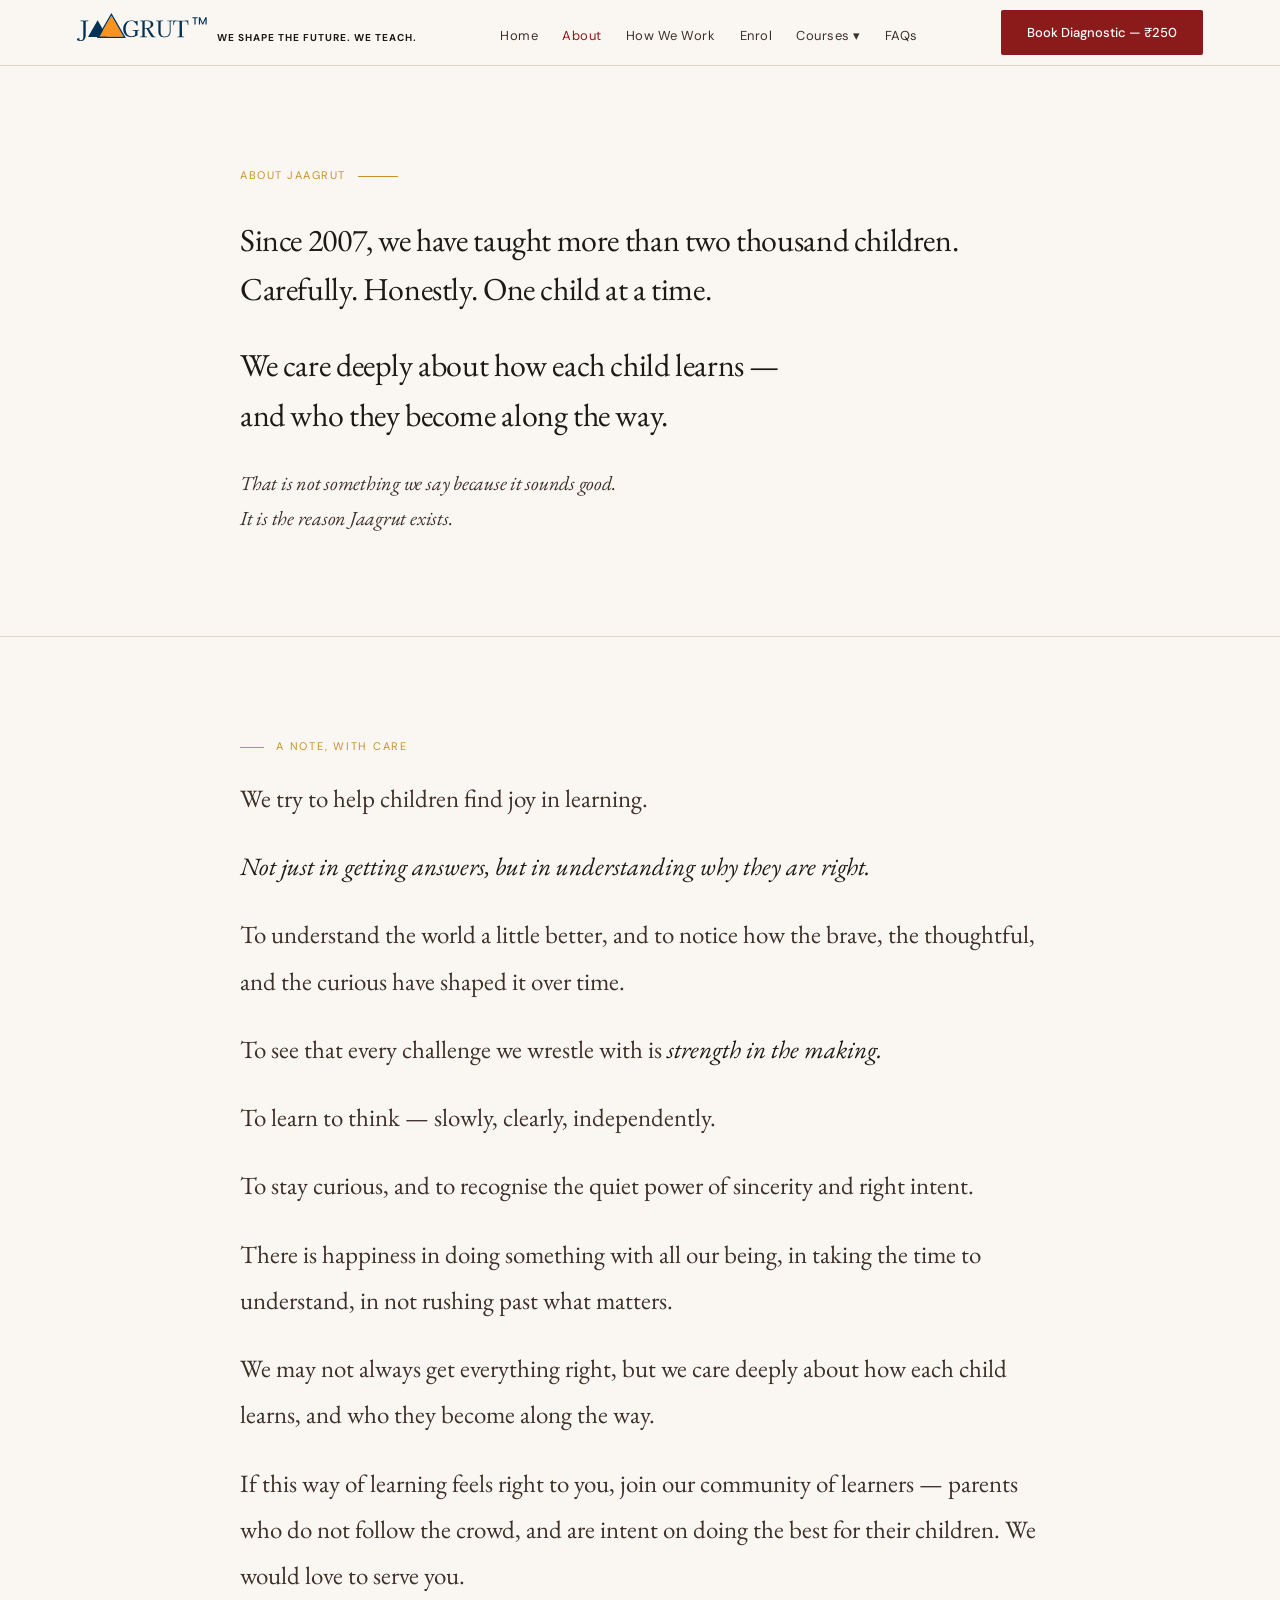
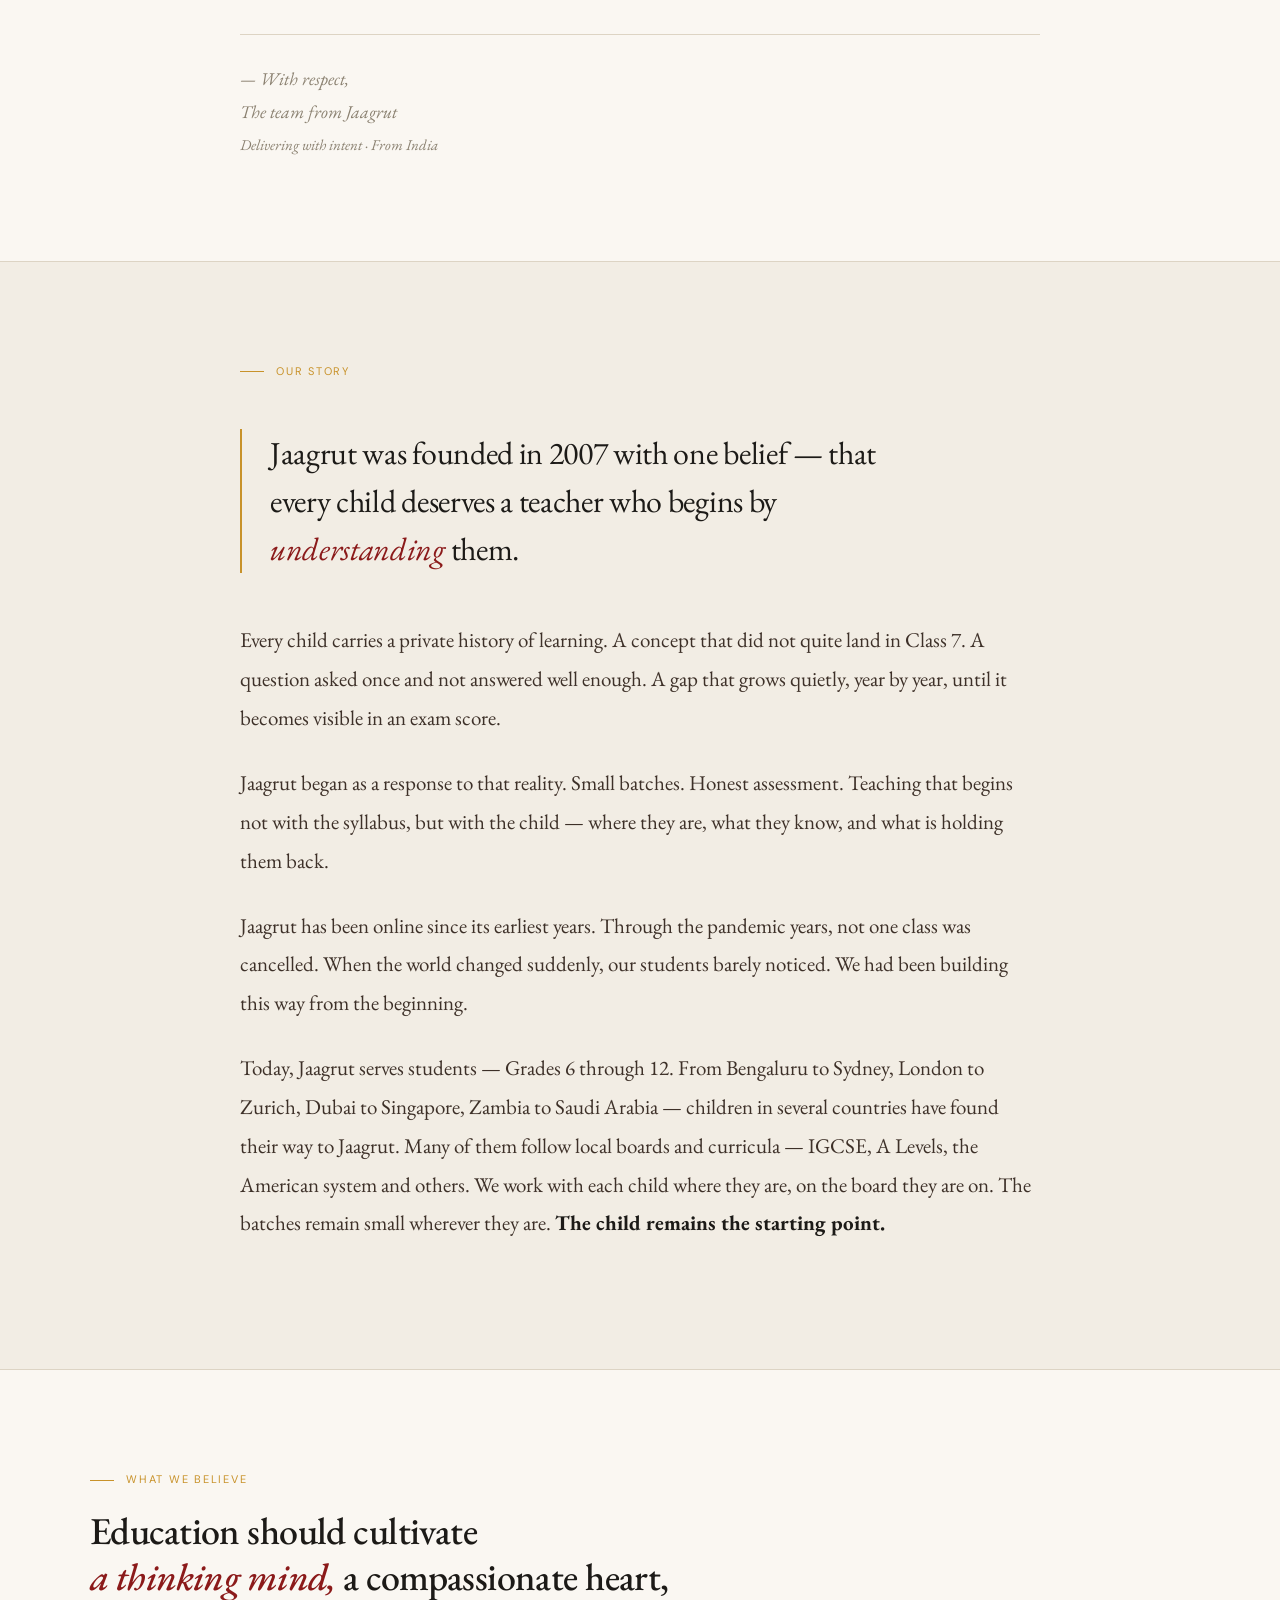
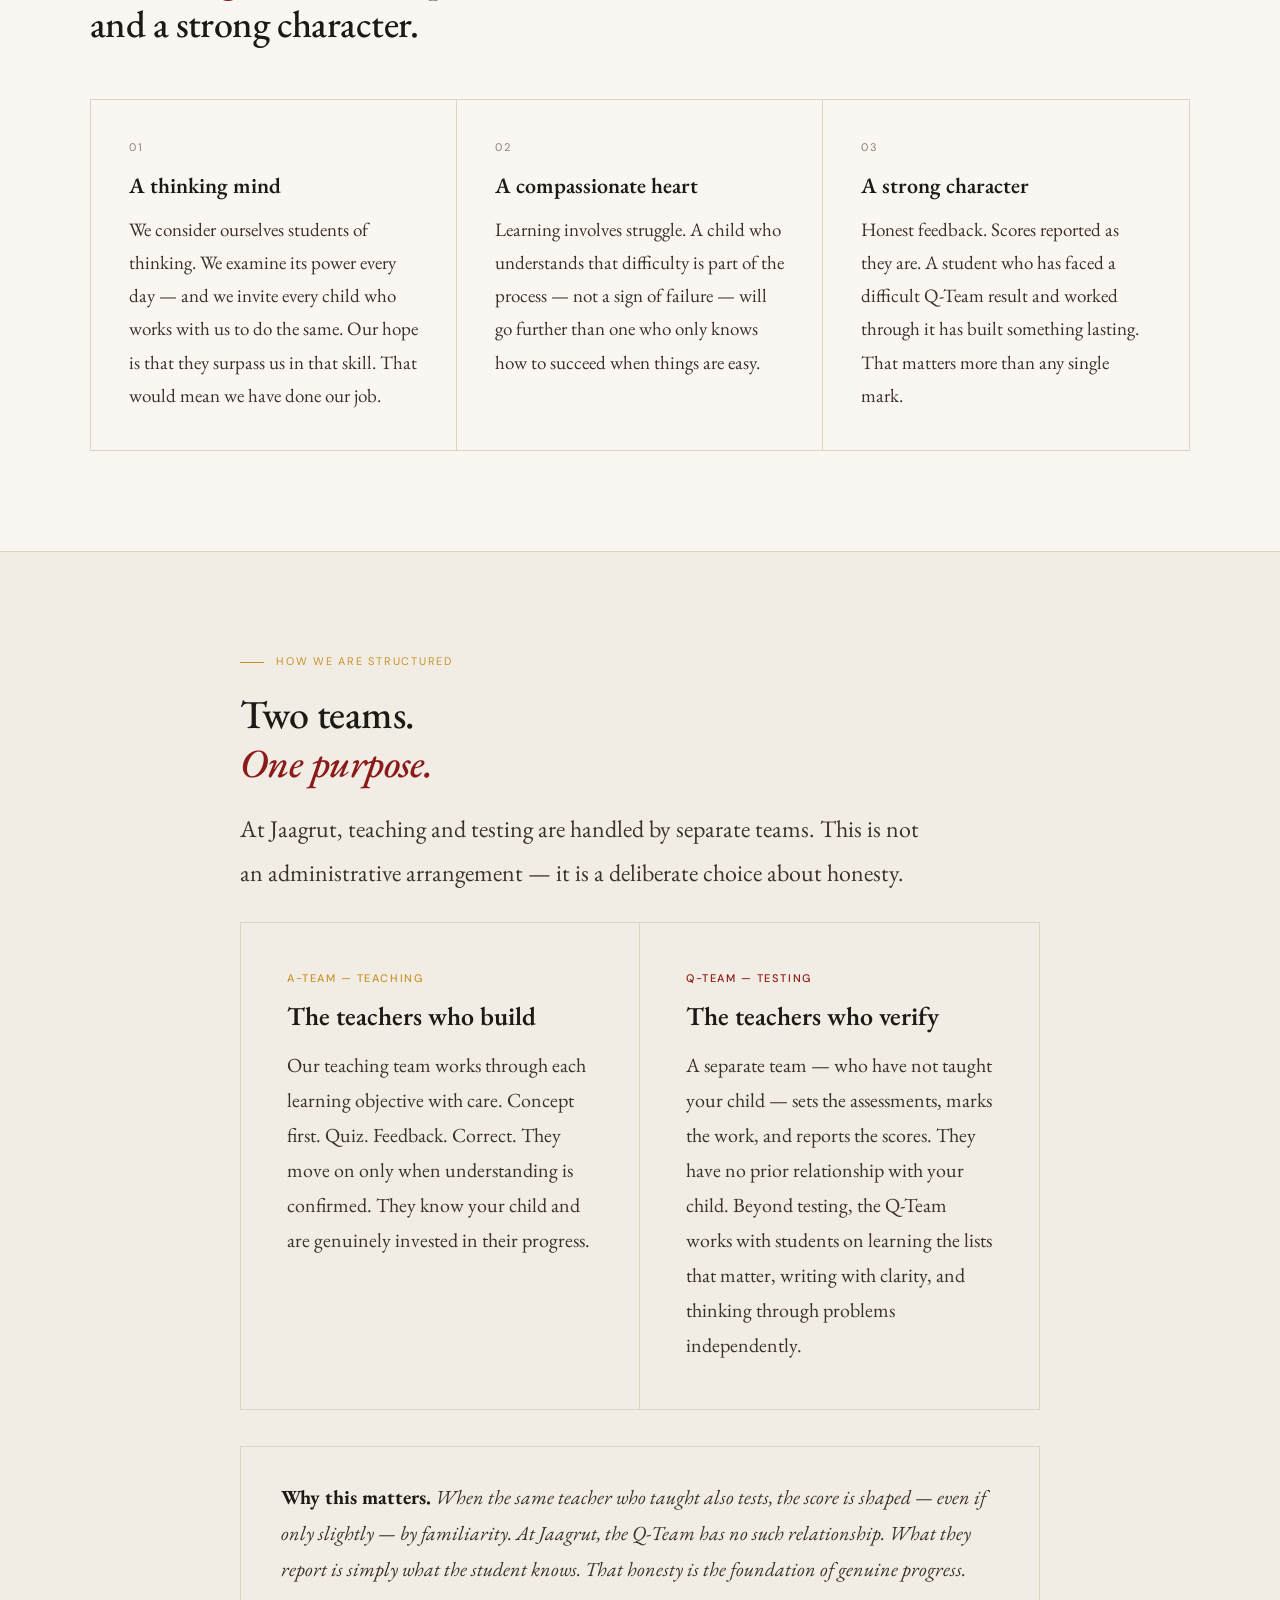
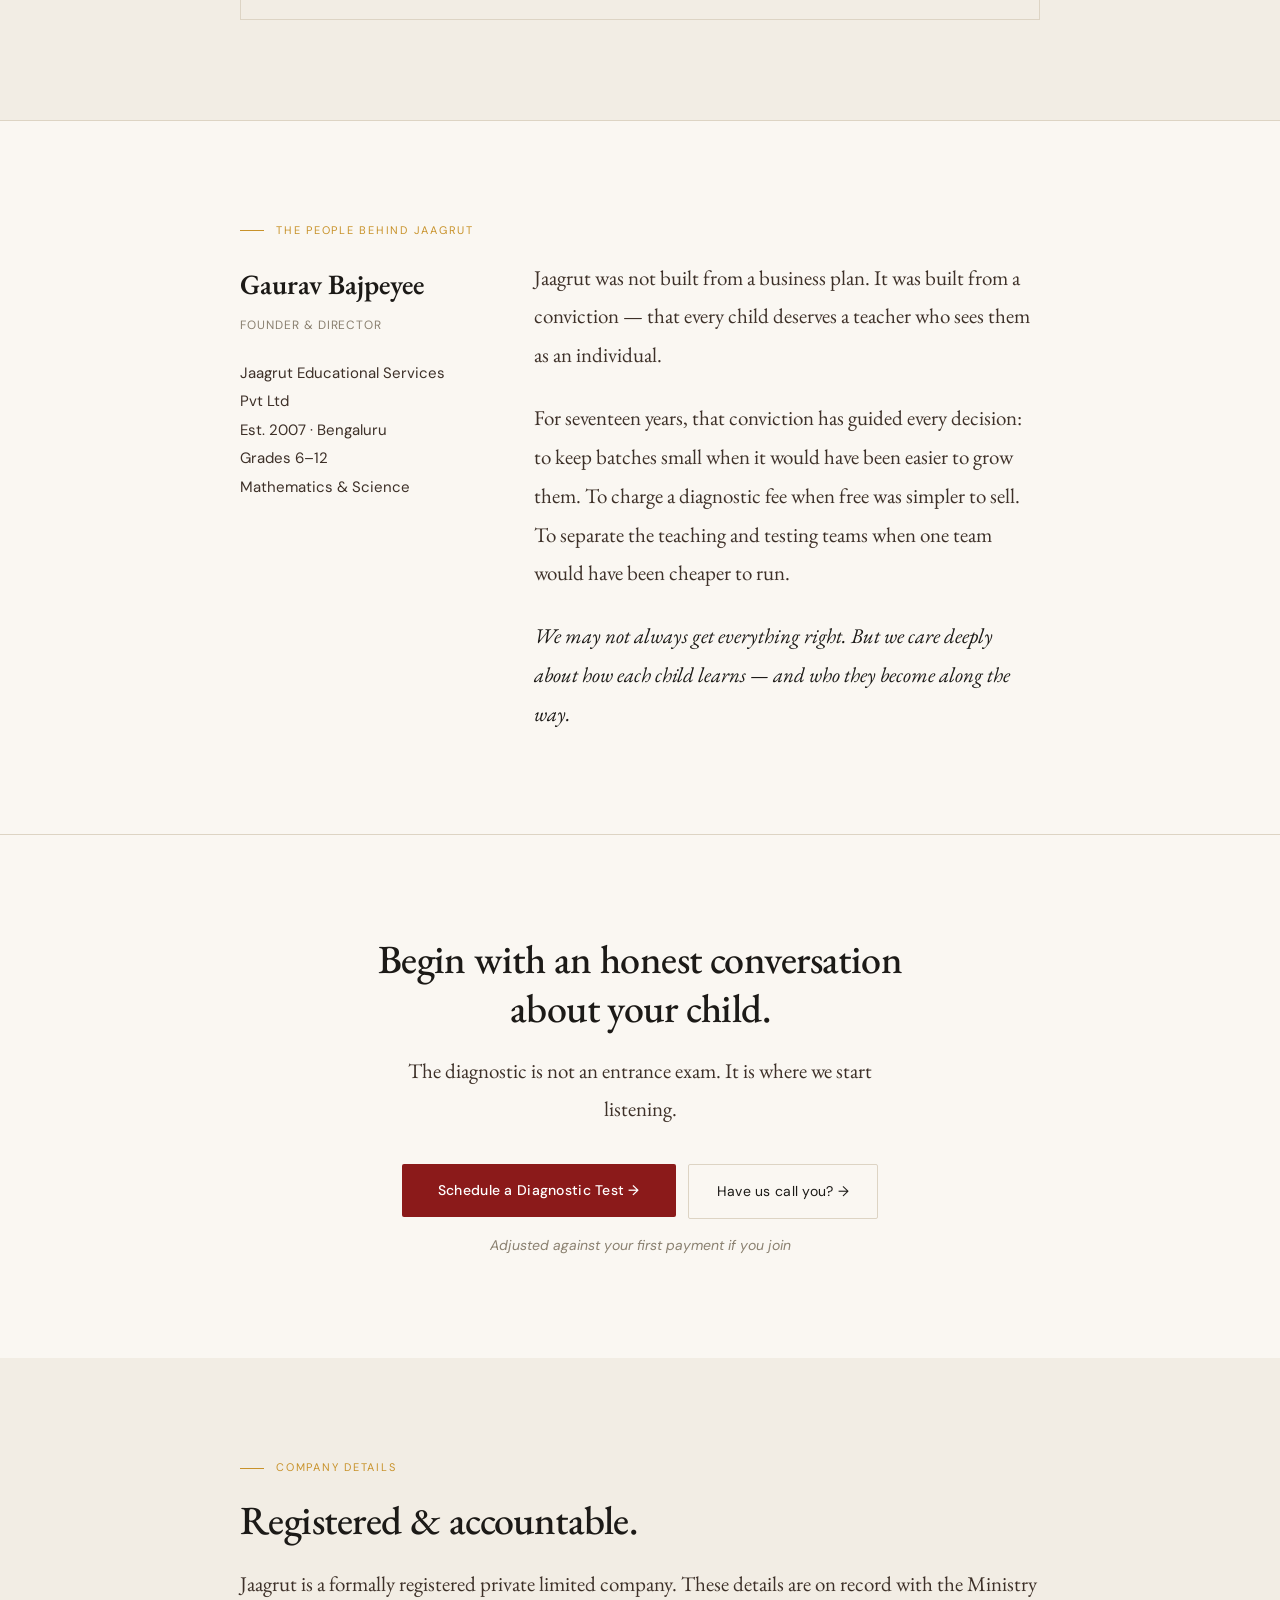
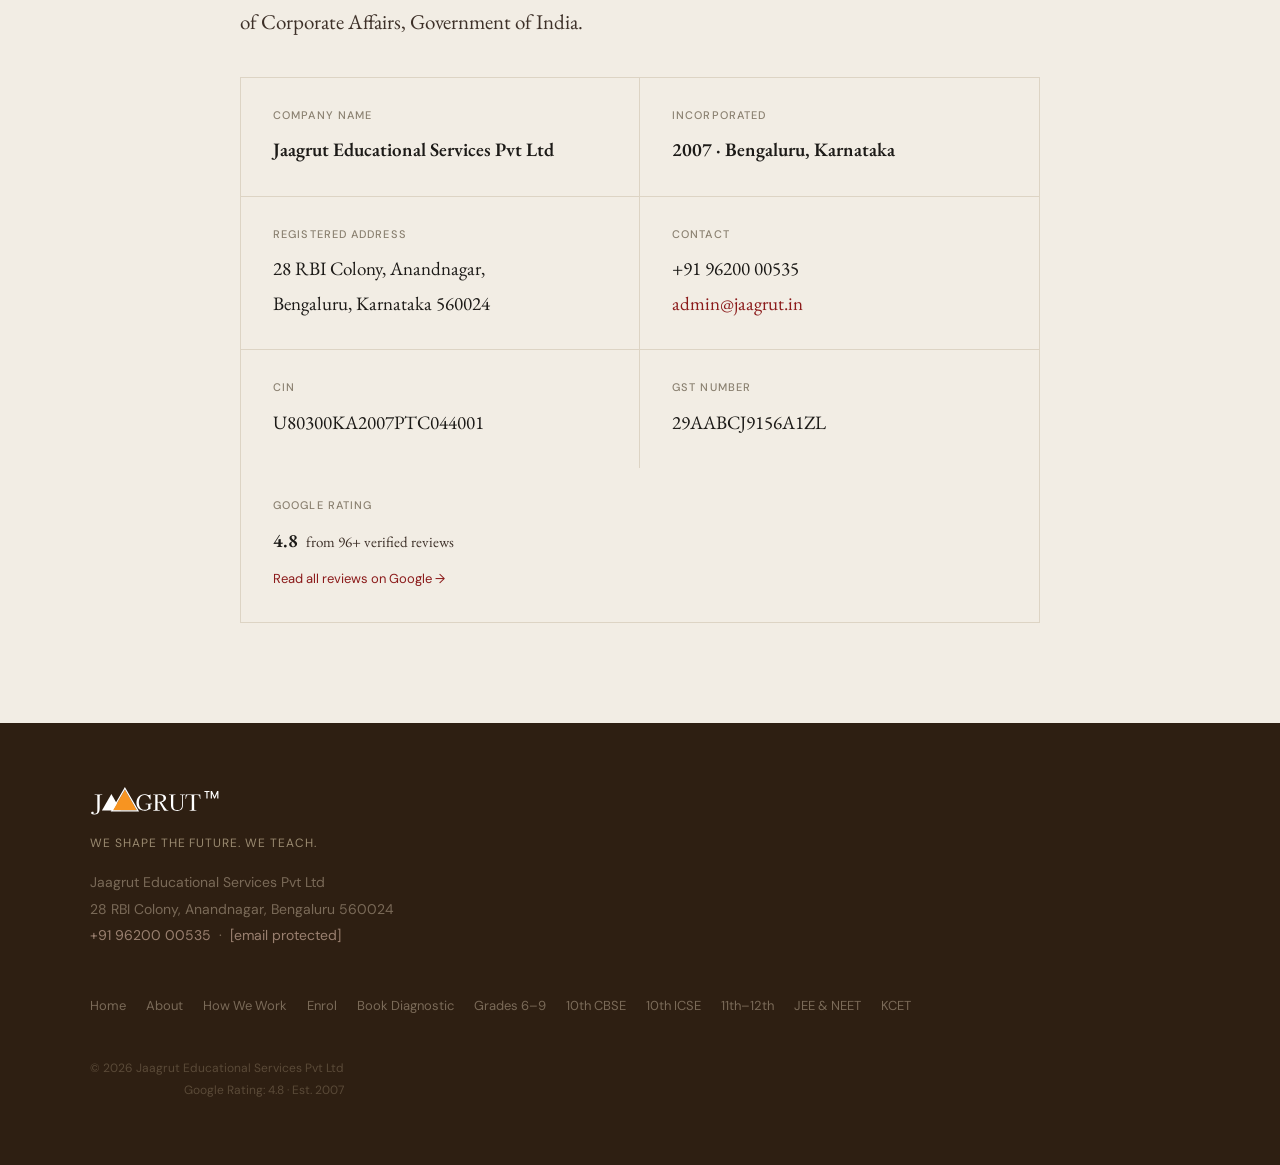
==== commit 97cce009: "nav & foot chnages" ====
--- a/about.html
+++ b/about.html
@@ -283,22 +283,36 @@
   <a class="skip-link" href="#main-content">Skip to main content</a>
   <nav>
     <a class="nl" href="index.html">
-<span class="nl-w">
-  <svg xmlns="http://www.w3.org/2000/svg" width="130" height="28" viewBox="0 0 130 28" fill="none">
-  <path d="M129.671 4.15425V11.5891H128.451V6.49703L126.183 11.5891H125.338L123.06 6.49703V11.5891H121.84V4.15425H123.156L125.766 9.98446L128.366 4.15425H129.671Z" fill="#043254"/>
-  <path d="M120.605 4.15425V5.14913H118.626V11.5891H117.406V5.14913H115.417V4.15425H120.605Z" fill="#043254"/>
-  <path d="M111.434 11.831C111.434 12.0435 111.343 12.1498 111.16 12.1498C111.1 12.1498 111.046 12.1498 111.001 12.1498C110.955 12.1346 110.917 12.0966 110.887 12.0359C110.872 12.0056 110.849 11.9372 110.819 11.831C110.804 11.7095 110.796 11.626 110.796 11.5804C110.72 11.125 110.606 10.6239 110.454 10.0774C110.318 9.51562 110.098 9.06015 109.794 8.71095C109.642 8.52876 109.384 8.4073 109.02 8.34657C108.655 8.28584 108.283 8.25547 107.904 8.25547C107.524 8.25547 107.228 8.25547 107.015 8.25547C106.788 8.25547 106.507 8.25547 106.173 8.25547C105.854 8.25547 105.566 8.3162 105.307 8.43766C105.065 8.55912 104.943 8.80204 104.943 9.16642C104.943 11.459 104.951 13.7591 104.966 16.0669C104.996 18.3594 105.011 20.6596 105.011 22.9673C105.011 23.1647 105.095 23.3165 105.262 23.4228C105.429 23.5139 105.619 23.5746 105.831 23.605C106.044 23.6354 106.218 23.6505 106.355 23.6505C106.477 23.6505 106.583 23.6505 106.674 23.6505C106.78 23.6354 106.886 23.6278 106.993 23.6278C107.145 23.6278 107.22 23.6961 107.22 23.8327C107.22 23.8935 107.22 23.9846 107.22 24.106C107.22 24.2123 107.167 24.2654 107.061 24.2654C106.514 24.2654 105.968 24.2578 105.421 24.2427C104.89 24.2123 104.351 24.1971 103.804 24.1971C103.076 24.1971 102.332 24.2199 101.573 24.2654C101.406 24.2654 101.231 24.273 101.049 24.2882C100.867 24.3034 100.692 24.311 100.525 24.311C100.388 24.311 100.32 24.2275 100.32 24.0605C100.32 23.8783 100.343 23.7644 100.388 23.7189C100.434 23.6733 100.54 23.6505 100.707 23.6505C100.737 23.6505 100.768 23.6581 100.798 23.6733C100.844 23.6733 100.874 23.6733 100.889 23.6733C101.056 23.6733 101.269 23.6581 101.527 23.6278C101.785 23.5974 102.013 23.5367 102.21 23.4456C102.423 23.3393 102.529 23.1799 102.529 22.9673C102.544 21.7983 102.552 20.6292 102.552 19.4602C102.567 18.2911 102.575 17.1221 102.575 15.953C102.575 14.7991 102.567 13.6529 102.552 12.5142C102.537 11.3603 102.529 10.2064 102.529 9.05255C102.529 8.87036 102.453 8.70336 102.301 8.55153C102.165 8.39971 102.013 8.3162 101.846 8.30102C101.709 8.27066 101.565 8.25547 101.413 8.25547C101.277 8.25547 101.132 8.25547 100.98 8.25547H98.9535C98.407 8.25547 97.997 8.39212 97.7237 8.6654C97.4656 8.9235 97.2834 9.26511 97.1772 9.69022C97.0709 10.1001 96.9722 10.5253 96.8811 10.9656C96.8811 10.9959 96.8583 11.1022 96.8128 11.2844C96.7824 11.4514 96.7445 11.6184 96.6989 11.7854C96.6685 11.9372 96.6458 12.0207 96.6306 12.0359C96.5698 12.1118 96.4787 12.1498 96.3573 12.1498C96.1903 12.1498 96.1068 12.0663 96.1068 11.8993C96.1068 11.8385 96.1068 11.7626 96.1068 11.6715C96.122 11.5653 96.1371 11.4438 96.1523 11.3072C96.1827 10.958 96.2055 10.5404 96.2206 10.0546C96.251 9.55358 96.2738 9.09051 96.289 8.6654C96.3042 8.51358 96.3117 8.36175 96.3117 8.20993C96.3117 8.0581 96.3193 7.92146 96.3345 7.8C96.3345 7.58744 96.4636 7.49635 96.7217 7.52671C97.83 7.63299 98.946 7.68613 100.069 7.68613C101.208 7.67095 102.332 7.66336 103.44 7.66336H105.376C105.998 7.66336 106.621 7.66336 107.243 7.66336C107.881 7.64817 108.519 7.63299 109.156 7.61781C109.43 7.60263 109.71 7.59504 109.999 7.59504C110.303 7.57985 110.599 7.57226 110.887 7.57226C111.084 7.57226 111.198 7.64817 111.229 7.8C111.244 7.84555 111.259 8.01255 111.274 8.30102C111.289 8.57431 111.305 8.89314 111.32 9.25752C111.335 9.60672 111.343 9.94073 111.343 10.2596C111.358 10.5632 111.365 10.7758 111.365 10.8972C111.38 11.0491 111.396 11.2009 111.411 11.3527C111.426 11.5045 111.434 11.6639 111.434 11.831Z" fill="#043254"/>
-  <path d="M95.6092 7.91355C95.6092 8.06538 95.5712 8.15647 95.4953 8.18683C95.4194 8.2172 95.3207 8.23238 95.1993 8.23238C95.093 8.23238 94.9867 8.23238 94.8804 8.23238C94.7741 8.2172 94.6679 8.20961 94.5616 8.20961C94.349 8.20961 94.1364 8.24756 93.9239 8.32348C93.7265 8.38421 93.6126 8.54362 93.5823 8.80173C93.5671 9.05983 93.5595 9.32552 93.5595 9.59881C93.5595 9.8721 93.5595 10.1454 93.5595 10.4187C93.5595 11.6636 93.5671 12.9162 93.5823 14.1763C93.6126 15.4213 93.6278 16.6739 93.6278 17.934C93.6278 19.2245 93.438 20.3556 93.0585 21.3273C92.6789 22.2838 92.064 23.0277 91.2138 23.5591C90.3787 24.0905 89.2628 24.3562 87.866 24.3562C85.8467 24.3562 84.2525 23.8704 83.0834 22.8987C81.9296 21.9118 81.3526 20.3708 81.3526 18.2756V9.21166C81.3526 9.13574 81.3526 9.05983 81.3526 8.98392C81.3678 8.89282 81.3678 8.81691 81.3526 8.75618C81.3374 8.46771 81.1856 8.29311 80.8972 8.23238C80.6239 8.17165 80.3734 8.14129 80.1456 8.14129C80.0393 8.14129 79.9255 8.14888 79.804 8.16406C79.6977 8.16406 79.5839 8.16406 79.4624 8.16406C79.4169 8.16406 79.3637 8.1337 79.303 8.07297C79.2878 8.01224 79.2802 7.92873 79.2802 7.82246C79.2802 7.65545 79.3789 7.57194 79.5763 7.57194C79.7433 7.57194 79.9027 7.57954 80.0545 7.59472C80.2064 7.59472 80.3582 7.60231 80.51 7.61749C80.8592 7.63267 81.2008 7.64786 81.5348 7.66304C81.8688 7.66304 82.2029 7.66304 82.5369 7.66304C83.0683 7.66304 83.592 7.64786 84.1083 7.61749C84.6396 7.58713 85.171 7.57194 85.7024 7.57194C85.8998 7.57194 85.9985 7.66304 85.9985 7.84523C85.9985 7.90596 85.9833 7.98187 85.953 8.07297C85.9226 8.14888 85.8618 8.18683 85.7707 8.18683C85.5734 8.18683 85.3836 8.18683 85.2014 8.18683C85.0192 8.17165 84.8294 8.16406 84.6321 8.16406C84.465 8.16406 84.2753 8.20961 84.0627 8.3007C83.8502 8.3918 83.7287 8.53603 83.6983 8.73341C83.6528 8.97633 83.6376 9.24202 83.6528 9.53049C83.668 9.80377 83.6756 10.0695 83.6756 10.3276C83.6756 11.7092 83.668 13.0908 83.6528 14.4724C83.6376 15.854 83.63 17.2356 83.63 18.6172C83.63 19.7104 83.7439 20.6213 83.9716 21.3501C84.1994 22.0788 84.6245 22.633 85.247 23.0126C85.8694 23.3769 86.7804 23.5591 87.9799 23.5591C89.1489 23.5591 90.0751 23.3162 90.7583 22.8304C91.4567 22.3445 91.9577 21.6841 92.2614 20.8491C92.565 20.014 92.7169 19.0651 92.7169 18.0023C92.7169 16.4689 92.7093 14.9355 92.6941 13.402C92.6941 11.8686 92.6941 10.3352 92.6941 8.80173C92.6941 8.58917 92.5802 8.43735 92.3525 8.34625C92.1247 8.25516 91.9198 8.20961 91.7376 8.20961C91.5554 8.20961 91.3732 8.2172 91.191 8.23238C91.0088 8.24757 90.819 8.25516 90.6217 8.25516C90.5306 8.25516 90.485 8.18684 90.485 8.05019C90.485 7.92873 90.485 7.82246 90.485 7.73136C90.5002 7.64027 90.5837 7.59472 90.7355 7.59472C90.9481 7.59472 91.1682 7.6099 91.396 7.64027C91.6237 7.65545 91.8439 7.66304 92.0564 7.66304C92.8156 7.66304 93.5671 7.64027 94.3111 7.59472C94.5084 7.59472 94.6982 7.58713 94.8804 7.57194C95.0778 7.55676 95.2676 7.54917 95.4498 7.54917C95.5409 7.54917 95.5864 7.59472 95.5864 7.68581C95.6016 7.77691 95.6092 7.85282 95.6092 7.91355Z" fill="#043254"/>
-  <path d="M73.7686 11.6034C73.7686 10.2673 73.4194 9.35639 72.7211 8.87055C72.0378 8.36953 71.0737 8.11902 69.8288 8.11902H69.0772C68.9254 8.11902 68.7356 8.1342 68.5079 8.16457C68.2953 8.17975 68.098 8.23289 67.9158 8.32398C67.7488 8.3999 67.6653 8.54413 67.6653 8.75668V15.0878C67.8323 15.1485 68.0221 15.1865 68.2346 15.2017C68.4472 15.2168 68.6445 15.2244 68.8267 15.2244C69.434 15.2244 70.0262 15.1713 70.6031 15.065C71.1952 14.9587 71.7266 14.7765 72.1973 14.5184C72.6831 14.2603 73.0627 13.896 73.3359 13.4253C73.6244 12.9546 73.7686 12.3473 73.7686 11.6034ZM78.7561 23.8785C78.7561 23.9847 78.6498 24.0682 78.4373 24.129C78.2247 24.1897 77.9742 24.2277 77.6857 24.2428C77.3973 24.2732 77.124 24.2884 76.8659 24.2884C76.623 24.2884 76.4559 24.2884 76.3649 24.2884C75.7576 24.2884 75.2717 24.2277 74.9073 24.1062C74.543 23.9696 74.1862 23.628 73.837 23.0814C73.093 21.882 72.3719 20.6674 71.6735 19.4376C70.9902 18.2078 70.307 16.9704 69.6238 15.7255L67.6653 15.7938V23.0131C67.6653 23.2408 67.7564 23.3926 67.9386 23.4685C68.1208 23.5444 68.3029 23.5824 68.4851 23.5824C68.6977 23.5824 68.9026 23.5748 69.1 23.5596C69.2974 23.5444 69.4948 23.5369 69.6921 23.5369C69.7984 23.5369 69.8592 23.5824 69.8743 23.6735C69.9047 23.7646 69.9199 23.8481 69.9199 23.924C69.9199 24.0455 69.8819 24.129 69.806 24.1745C69.7453 24.2049 69.6618 24.2201 69.5555 24.2201C68.8875 24.2201 68.2118 24.2125 67.5286 24.1973C66.8454 24.1669 66.1698 24.1518 65.5018 24.1518C65.1374 24.1518 64.773 24.1669 64.4086 24.1973C64.0594 24.2125 63.7026 24.2201 63.3383 24.2201C63.2472 24.2201 63.1864 24.1821 63.1561 24.1062C63.1409 24.0151 63.1333 23.9392 63.1333 23.8785C63.1333 23.6811 63.2168 23.5824 63.3838 23.5824C63.5205 23.5824 63.6495 23.59 63.771 23.6052C63.9076 23.6052 64.0367 23.6052 64.1581 23.6052C64.3859 23.6052 64.6288 23.5824 64.8869 23.5369C65.1602 23.4761 65.312 23.3015 65.3424 23.0131C65.3727 22.6335 65.3803 22.1932 65.3651 21.6922C65.3651 21.176 65.3651 20.7281 65.3651 20.3485C65.3651 19.8475 65.3651 19.3465 65.3651 18.8455C65.3651 18.3293 65.3651 17.8206 65.3651 17.3196C65.3651 16.272 65.3651 15.2244 65.3651 14.1768C65.3803 13.1292 65.3879 12.0817 65.3879 11.0341C65.3879 10.6545 65.3879 10.2749 65.3879 9.89537C65.3879 9.50063 65.3727 9.12106 65.3424 8.75668C65.312 8.45303 65.1526 8.28603 64.8641 8.25566C64.5908 8.21011 64.3403 8.18734 64.1126 8.18734C64.0215 8.18734 63.9304 8.19493 63.8393 8.21011C63.7482 8.21011 63.6571 8.21011 63.566 8.21011C63.3383 8.21011 63.2244 8.08106 63.2244 7.82296C63.2244 7.65595 63.3003 7.57245 63.4521 7.57245C63.9683 7.57245 64.477 7.58763 64.978 7.618C65.4942 7.64836 66.0104 7.66354 66.5266 7.66354C67.2402 7.66354 67.9462 7.63318 68.6445 7.57245C69.3429 7.51172 70.0413 7.48135 70.7397 7.48135C71.3167 7.48135 71.924 7.54208 72.5616 7.66354C73.2145 7.785 73.8218 7.98238 74.3835 8.25566C74.9453 8.52895 75.4008 8.90851 75.75 9.39435C76.1143 9.86501 76.2965 10.4647 76.2965 11.1935C76.2965 12.1044 76.0384 12.8939 75.5222 13.5619C75.0212 14.2148 74.3684 14.7234 73.5637 15.0878C73.2752 15.2244 72.9792 15.3307 72.6755 15.4066C72.3719 15.4674 72.0682 15.5281 71.7646 15.5888C72.463 16.7731 73.1917 17.9421 73.9508 19.096C74.7251 20.2498 75.507 21.3885 76.2965 22.512C76.5243 22.8309 76.7596 23.089 77.0025 23.2863C77.2606 23.4685 77.5795 23.5976 77.959 23.6735C78.0501 23.6887 78.2019 23.6963 78.4145 23.6963C78.6422 23.6963 78.7561 23.757 78.7561 23.8785Z" fill="#043254"/>
-  <path d="M62.171 17.2288C62.171 17.3199 62.1482 17.4034 62.1027 17.4793C62.0571 17.5552 61.9812 17.5931 61.8749 17.5931H60.463V22.4667C59.4002 22.8311 58.345 23.2335 57.2974 23.6737C56.7964 23.8863 56.265 24.0229 55.7033 24.0837C55.1567 24.1444 54.6177 24.1748 54.0863 24.1748C53.6308 24.1748 53.1222 24.1216 52.5605 24.0154C51.9987 23.9091 51.4522 23.7572 50.9208 23.5599C50.4046 23.3625 49.9491 23.1348 49.5543 22.8767C48.4005 22.1024 47.5427 21.1003 46.9809 19.8705C46.4343 18.6407 46.1611 17.335 46.1611 15.9534C46.1611 14.7844 46.3432 13.6837 46.7076 12.6512C47.0872 11.6188 47.6262 10.7079 48.3246 9.91839C49.023 9.1289 49.858 8.51401 50.8297 8.07372C51.8165 7.61824 52.9173 7.3905 54.1319 7.3905C55.0276 7.3905 55.8854 7.51196 56.7053 7.75488C56.8419 7.80043 57.0621 7.86875 57.3657 7.95985C57.6694 8.05094 57.973 8.14204 58.2767 8.23313C58.5803 8.30904 58.7853 8.347 58.8916 8.347C59.2104 8.347 59.4306 8.30904 59.552 8.23313C59.6735 8.14204 59.7646 8.04335 59.8253 7.93707C59.9012 7.83079 60.0075 7.74729 60.1441 7.68656H60.3263C60.4478 7.68656 60.5161 7.75488 60.5313 7.89152C60.5617 8.04335 60.5693 8.20277 60.5541 8.36977C60.5541 8.53678 60.5541 8.70379 60.5541 8.8708C60.5541 9.34145 60.5617 9.81211 60.5768 10.2828C60.6072 10.7534 60.6224 11.2317 60.6224 11.7175C60.6224 11.8997 60.6148 12.1123 60.5996 12.3552C60.5996 12.5981 60.463 12.7196 60.1897 12.7196C60.0986 12.7196 60.0151 12.712 59.9392 12.6968C59.8784 12.6664 59.8177 12.6133 59.757 12.5374C59.7418 12.507 59.7038 12.4235 59.6431 12.2869C59.5824 12.135 59.5217 11.9832 59.4609 11.8314C59.4002 11.6644 59.3546 11.5505 59.3243 11.4898C58.9144 10.5636 58.3146 9.78934 57.5252 9.16686C57.1152 8.83284 56.5914 8.56715 55.9538 8.36977C55.3313 8.1724 54.7544 8.07372 54.223 8.07372C53.2057 8.07372 52.3403 8.32423 51.6268 8.82525C50.9132 9.31109 50.3362 9.94876 49.896 10.7382C49.4557 11.5277 49.1368 12.378 48.9394 13.2889C48.7421 14.1999 48.6434 15.0804 48.6434 15.9307C48.6434 16.8264 48.7497 17.707 48.9622 18.5724C49.1748 19.4378 49.5012 20.2197 49.9415 20.9181C50.397 21.6165 50.9891 22.1783 51.7179 22.6034C52.4466 23.0133 53.3196 23.2183 54.3368 23.2183C54.6405 23.2183 55.0049 23.1879 55.43 23.1272C55.8551 23.0664 56.2802 22.9602 56.7053 22.8083C57.1304 22.6565 57.4796 22.4516 57.7529 22.1934C58.0414 21.9353 58.1856 21.6089 58.1856 21.2142V18.208C58.1856 17.9651 58.0641 17.8133 57.8212 17.7526C57.5935 17.6767 57.3961 17.6387 57.2291 17.6387C57.0014 17.6387 56.7736 17.6539 56.5459 17.6842C56.3181 17.6994 56.0904 17.707 55.8627 17.707C55.7412 17.707 55.6577 17.6691 55.6122 17.5931C55.5818 17.5172 55.5666 17.4261 55.5666 17.3199C55.5666 17.2288 55.5818 17.1453 55.6122 17.0694C55.6425 16.9783 55.7184 16.9327 55.8399 16.9327C56.0828 16.9327 56.3181 16.9403 56.5459 16.9555C56.7736 16.9555 57.009 16.9555 57.2519 16.9555H58.8688C59.1269 16.9555 59.385 16.9555 59.6431 16.9555C59.9012 16.9555 60.1593 16.9479 60.4174 16.9327C60.6755 16.9327 60.926 16.9251 61.169 16.9099C61.4119 16.8796 61.6548 16.8644 61.8977 16.8644C61.9888 16.8644 62.0571 16.9099 62.1027 17.001C62.1482 17.0769 62.171 17.1529 62.171 17.2288Z" fill="#043254"/>
-  <path d="M11.3641 7.868C11.3641 7.97428 11.3489 8.05778 11.3186 8.11851C11.3034 8.17924 11.2351 8.20961 11.1136 8.20961C10.8859 8.20961 10.6581 8.20961 10.4304 8.20961C10.2178 8.19443 9.99768 8.18683 9.76994 8.18683C9.55739 8.18683 9.33724 8.24757 9.10951 8.36903C8.89695 8.4753 8.77549 8.65749 8.74513 8.9156C8.72994 9.02187 8.72235 9.13574 8.72235 9.2572C8.73753 9.36348 8.74513 9.47735 8.74513 9.59881C8.74513 11.6181 8.73753 13.6374 8.72235 15.6566C8.72235 17.6759 8.72235 19.7028 8.72235 21.7372C8.72235 22.9063 8.55534 23.9615 8.22133 24.9028C7.9025 25.8593 7.36352 26.6108 6.60439 27.1574C5.84527 27.7191 4.81286 28 3.50716 28C3.23387 28 2.89986 27.9924 2.50511 27.9772C2.11037 27.9621 1.72321 27.9089 1.34365 27.8178C0.964089 27.7267 0.645256 27.5673 0.387154 27.3396C0.129051 27.127 0 26.8234 0 26.4286C0 26.0491 0.144234 25.7454 0.432702 25.5177C0.721169 25.3051 1.03241 25.1988 1.36643 25.1988C1.48789 25.1988 1.6473 25.2292 1.84467 25.2899C2.05723 25.3507 2.24701 25.4342 2.41402 25.5404C2.58103 25.6467 2.66453 25.7758 2.66453 25.9276C2.6038 26.0035 2.54307 26.087 2.48234 26.1781C2.42161 26.2692 2.39125 26.3755 2.39125 26.4969C2.39125 26.8158 2.5203 27.0359 2.7784 27.1574C3.0365 27.2788 3.2946 27.3396 3.55271 27.3396C3.91709 27.3396 4.28147 27.2637 4.64585 27.1118C5.01023 26.9752 5.32906 26.7702 5.60235 26.4969C5.89081 26.2388 6.073 25.92 6.14892 25.5404C6.22483 25.0698 6.27038 24.5991 6.28556 24.1285C6.30074 23.6578 6.30833 23.1872 6.30833 22.7165V8.9156C6.30833 8.67268 6.20965 8.49808 6.01227 8.3918C5.8149 8.28552 5.58716 8.22479 5.32906 8.20961C5.07096 8.17924 4.8584 8.16406 4.6914 8.16406C4.53957 8.16406 4.38775 8.17165 4.23592 8.18683C4.09928 8.20202 3.96264 8.20961 3.82599 8.20961C3.61344 8.20961 3.50716 8.10333 3.50716 7.89078C3.50716 7.66304 3.60585 7.54917 3.80322 7.54917C3.95504 7.54917 4.10687 7.55676 4.25869 7.57194C4.4257 7.58713 4.58512 7.59472 4.73694 7.59472C5.60235 7.64027 6.47534 7.66304 7.35593 7.66304C7.97841 7.66304 8.60848 7.64786 9.24615 7.61749C9.88381 7.57194 10.5139 7.54917 11.1364 7.54917C11.2578 7.54917 11.3262 7.58713 11.3413 7.66304C11.3565 7.72377 11.3641 7.79209 11.3641 7.868Z" fill="#043254"/>
-  <path d="M20.6363 7.20755L30.2816 23.9136H10.991L20.6363 7.20755Z" fill="#043254"/>
-  <path d="M34.395 2.62125L46.5935 23.7495H22.1966L34.395 2.62125Z" fill="#F79421"/>
-  <path d="M48.8633 25.0591H19.9271L34.3952 0L48.8633 25.0591ZM22.1971 23.7489H46.5934L34.3952 2.62056L22.1971 23.7489Z" fill="#043254"/>
-</svg>
-</span>
-<span class="nl-t">We shape the future. We teach.</span>
-</a>
+      <span class="nl-w">
+        <svg xmlns="http://www.w3.org/2000/svg" width="130" height="28" viewBox="0 0 130 28" fill="none">
+          <path
+            d="M129.671 4.15425V11.5891H128.451V6.49703L126.183 11.5891H125.338L123.06 6.49703V11.5891H121.84V4.15425H123.156L125.766 9.98446L128.366 4.15425H129.671Z"
+            fill="#043254" />
+          <path d="M120.605 4.15425V5.14913H118.626V11.5891H117.406V5.14913H115.417V4.15425H120.605Z" fill="#043254" />
+          <path
+            d="M111.434 11.831C111.434 12.0435 111.343 12.1498 111.16 12.1498C111.1 12.1498 111.046 12.1498 111.001 12.1498C110.955 12.1346 110.917 12.0966 110.887 12.0359C110.872 12.0056 110.849 11.9372 110.819 11.831C110.804 11.7095 110.796 11.626 110.796 11.5804C110.72 11.125 110.606 10.6239 110.454 10.0774C110.318 9.51562 110.098 9.06015 109.794 8.71095C109.642 8.52876 109.384 8.4073 109.02 8.34657C108.655 8.28584 108.283 8.25547 107.904 8.25547C107.524 8.25547 107.228 8.25547 107.015 8.25547C106.788 8.25547 106.507 8.25547 106.173 8.25547C105.854 8.25547 105.566 8.3162 105.307 8.43766C105.065 8.55912 104.943 8.80204 104.943 9.16642C104.943 11.459 104.951 13.7591 104.966 16.0669C104.996 18.3594 105.011 20.6596 105.011 22.9673C105.011 23.1647 105.095 23.3165 105.262 23.4228C105.429 23.5139 105.619 23.5746 105.831 23.605C106.044 23.6354 106.218 23.6505 106.355 23.6505C106.477 23.6505 106.583 23.6505 106.674 23.6505C106.78 23.6354 106.886 23.6278 106.993 23.6278C107.145 23.6278 107.22 23.6961 107.22 23.8327C107.22 23.8935 107.22 23.9846 107.22 24.106C107.22 24.2123 107.167 24.2654 107.061 24.2654C106.514 24.2654 105.968 24.2578 105.421 24.2427C104.89 24.2123 104.351 24.1971 103.804 24.1971C103.076 24.1971 102.332 24.2199 101.573 24.2654C101.406 24.2654 101.231 24.273 101.049 24.2882C100.867 24.3034 100.692 24.311 100.525 24.311C100.388 24.311 100.32 24.2275 100.32 24.0605C100.32 23.8783 100.343 23.7644 100.388 23.7189C100.434 23.6733 100.54 23.6505 100.707 23.6505C100.737 23.6505 100.768 23.6581 100.798 23.6733C100.844 23.6733 100.874 23.6733 100.889 23.6733C101.056 23.6733 101.269 23.6581 101.527 23.6278C101.785 23.5974 102.013 23.5367 102.21 23.4456C102.423 23.3393 102.529 23.1799 102.529 22.9673C102.544 21.7983 102.552 20.6292 102.552 19.4602C102.567 18.2911 102.575 17.1221 102.575 15.953C102.575 14.7991 102.567 13.6529 102.552 12.5142C102.537 11.3603 102.529 10.2064 102.529 9.05255C102.529 8.87036 102.453 8.70336 102.301 8.55153C102.165 8.39971 102.013 8.3162 101.846 8.30102C101.709 8.27066 101.565 8.25547 101.413 8.25547C101.277 8.25547 101.132 8.25547 100.98 8.25547H98.9535C98.407 8.25547 97.997 8.39212 97.7237 8.6654C97.4656 8.9235 97.2834 9.26511 97.1772 9.69022C97.0709 10.1001 96.9722 10.5253 96.8811 10.9656C96.8811 10.9959 96.8583 11.1022 96.8128 11.2844C96.7824 11.4514 96.7445 11.6184 96.6989 11.7854C96.6685 11.9372 96.6458 12.0207 96.6306 12.0359C96.5698 12.1118 96.4787 12.1498 96.3573 12.1498C96.1903 12.1498 96.1068 12.0663 96.1068 11.8993C96.1068 11.8385 96.1068 11.7626 96.1068 11.6715C96.122 11.5653 96.1371 11.4438 96.1523 11.3072C96.1827 10.958 96.2055 10.5404 96.2206 10.0546C96.251 9.55358 96.2738 9.09051 96.289 8.6654C96.3042 8.51358 96.3117 8.36175 96.3117 8.20993C96.3117 8.0581 96.3193 7.92146 96.3345 7.8C96.3345 7.58744 96.4636 7.49635 96.7217 7.52671C97.83 7.63299 98.946 7.68613 100.069 7.68613C101.208 7.67095 102.332 7.66336 103.44 7.66336H105.376C105.998 7.66336 106.621 7.66336 107.243 7.66336C107.881 7.64817 108.519 7.63299 109.156 7.61781C109.43 7.60263 109.71 7.59504 109.999 7.59504C110.303 7.57985 110.599 7.57226 110.887 7.57226C111.084 7.57226 111.198 7.64817 111.229 7.8C111.244 7.84555 111.259 8.01255 111.274 8.30102C111.289 8.57431 111.305 8.89314 111.32 9.25752C111.335 9.60672 111.343 9.94073 111.343 10.2596C111.358 10.5632 111.365 10.7758 111.365 10.8972C111.38 11.0491 111.396 11.2009 111.411 11.3527C111.426 11.5045 111.434 11.6639 111.434 11.831Z"
+            fill="#043254" />
+          <path
+            d="M95.6092 7.91355C95.6092 8.06538 95.5712 8.15647 95.4953 8.18683C95.4194 8.2172 95.3207 8.23238 95.1993 8.23238C95.093 8.23238 94.9867 8.23238 94.8804 8.23238C94.7741 8.2172 94.6679 8.20961 94.5616 8.20961C94.349 8.20961 94.1364 8.24756 93.9239 8.32348C93.7265 8.38421 93.6126 8.54362 93.5823 8.80173C93.5671 9.05983 93.5595 9.32552 93.5595 9.59881C93.5595 9.8721 93.5595 10.1454 93.5595 10.4187C93.5595 11.6636 93.5671 12.9162 93.5823 14.1763C93.6126 15.4213 93.6278 16.6739 93.6278 17.934C93.6278 19.2245 93.438 20.3556 93.0585 21.3273C92.6789 22.2838 92.064 23.0277 91.2138 23.5591C90.3787 24.0905 89.2628 24.3562 87.866 24.3562C85.8467 24.3562 84.2525 23.8704 83.0834 22.8987C81.9296 21.9118 81.3526 20.3708 81.3526 18.2756V9.21166C81.3526 9.13574 81.3526 9.05983 81.3526 8.98392C81.3678 8.89282 81.3678 8.81691 81.3526 8.75618C81.3374 8.46771 81.1856 8.29311 80.8972 8.23238C80.6239 8.17165 80.3734 8.14129 80.1456 8.14129C80.0393 8.14129 79.9255 8.14888 79.804 8.16406C79.6977 8.16406 79.5839 8.16406 79.4624 8.16406C79.4169 8.16406 79.3637 8.1337 79.303 8.07297C79.2878 8.01224 79.2802 7.92873 79.2802 7.82246C79.2802 7.65545 79.3789 7.57194 79.5763 7.57194C79.7433 7.57194 79.9027 7.57954 80.0545 7.59472C80.2064 7.59472 80.3582 7.60231 80.51 7.61749C80.8592 7.63267 81.2008 7.64786 81.5348 7.66304C81.8688 7.66304 82.2029 7.66304 82.5369 7.66304C83.0683 7.66304 83.592 7.64786 84.1083 7.61749C84.6396 7.58713 85.171 7.57194 85.7024 7.57194C85.8998 7.57194 85.9985 7.66304 85.9985 7.84523C85.9985 7.90596 85.9833 7.98187 85.953 8.07297C85.9226 8.14888 85.8618 8.18683 85.7707 8.18683C85.5734 8.18683 85.3836 8.18683 85.2014 8.18683C85.0192 8.17165 84.8294 8.16406 84.6321 8.16406C84.465 8.16406 84.2753 8.20961 84.0627 8.3007C83.8502 8.3918 83.7287 8.53603 83.6983 8.73341C83.6528 8.97633 83.6376 9.24202 83.6528 9.53049C83.668 9.80377 83.6756 10.0695 83.6756 10.3276C83.6756 11.7092 83.668 13.0908 83.6528 14.4724C83.6376 15.854 83.63 17.2356 83.63 18.6172C83.63 19.7104 83.7439 20.6213 83.9716 21.3501C84.1994 22.0788 84.6245 22.633 85.247 23.0126C85.8694 23.3769 86.7804 23.5591 87.9799 23.5591C89.1489 23.5591 90.0751 23.3162 90.7583 22.8304C91.4567 22.3445 91.9577 21.6841 92.2614 20.8491C92.565 20.014 92.7169 19.0651 92.7169 18.0023C92.7169 16.4689 92.7093 14.9355 92.6941 13.402C92.6941 11.8686 92.6941 10.3352 92.6941 8.80173C92.6941 8.58917 92.5802 8.43735 92.3525 8.34625C92.1247 8.25516 91.9198 8.20961 91.7376 8.20961C91.5554 8.20961 91.3732 8.2172 91.191 8.23238C91.0088 8.24757 90.819 8.25516 90.6217 8.25516C90.5306 8.25516 90.485 8.18684 90.485 8.05019C90.485 7.92873 90.485 7.82246 90.485 7.73136C90.5002 7.64027 90.5837 7.59472 90.7355 7.59472C90.9481 7.59472 91.1682 7.6099 91.396 7.64027C91.6237 7.65545 91.8439 7.66304 92.0564 7.66304C92.8156 7.66304 93.5671 7.64027 94.3111 7.59472C94.5084 7.59472 94.6982 7.58713 94.8804 7.57194C95.0778 7.55676 95.2676 7.54917 95.4498 7.54917C95.5409 7.54917 95.5864 7.59472 95.5864 7.68581C95.6016 7.77691 95.6092 7.85282 95.6092 7.91355Z"
+            fill="#043254" />
+          <path
+            d="M73.7686 11.6034C73.7686 10.2673 73.4194 9.35639 72.7211 8.87055C72.0378 8.36953 71.0737 8.11902 69.8288 8.11902H69.0772C68.9254 8.11902 68.7356 8.1342 68.5079 8.16457C68.2953 8.17975 68.098 8.23289 67.9158 8.32398C67.7488 8.3999 67.6653 8.54413 67.6653 8.75668V15.0878C67.8323 15.1485 68.0221 15.1865 68.2346 15.2017C68.4472 15.2168 68.6445 15.2244 68.8267 15.2244C69.434 15.2244 70.0262 15.1713 70.6031 15.065C71.1952 14.9587 71.7266 14.7765 72.1973 14.5184C72.6831 14.2603 73.0627 13.896 73.3359 13.4253C73.6244 12.9546 73.7686 12.3473 73.7686 11.6034ZM78.7561 23.8785C78.7561 23.9847 78.6498 24.0682 78.4373 24.129C78.2247 24.1897 77.9742 24.2277 77.6857 24.2428C77.3973 24.2732 77.124 24.2884 76.8659 24.2884C76.623 24.2884 76.4559 24.2884 76.3649 24.2884C75.7576 24.2884 75.2717 24.2277 74.9073 24.1062C74.543 23.9696 74.1862 23.628 73.837 23.0814C73.093 21.882 72.3719 20.6674 71.6735 19.4376C70.9902 18.2078 70.307 16.9704 69.6238 15.7255L67.6653 15.7938V23.0131C67.6653 23.2408 67.7564 23.3926 67.9386 23.4685C68.1208 23.5444 68.3029 23.5824 68.4851 23.5824C68.6977 23.5824 68.9026 23.5748 69.1 23.5596C69.2974 23.5444 69.4948 23.5369 69.6921 23.5369C69.7984 23.5369 69.8592 23.5824 69.8743 23.6735C69.9047 23.7646 69.9199 23.8481 69.9199 23.924C69.9199 24.0455 69.8819 24.129 69.806 24.1745C69.7453 24.2049 69.6618 24.2201 69.5555 24.2201C68.8875 24.2201 68.2118 24.2125 67.5286 24.1973C66.8454 24.1669 66.1698 24.1518 65.5018 24.1518C65.1374 24.1518 64.773 24.1669 64.4086 24.1973C64.0594 24.2125 63.7026 24.2201 63.3383 24.2201C63.2472 24.2201 63.1864 24.1821 63.1561 24.1062C63.1409 24.0151 63.1333 23.9392 63.1333 23.8785C63.1333 23.6811 63.2168 23.5824 63.3838 23.5824C63.5205 23.5824 63.6495 23.59 63.771 23.6052C63.9076 23.6052 64.0367 23.6052 64.1581 23.6052C64.3859 23.6052 64.6288 23.5824 64.8869 23.5369C65.1602 23.4761 65.312 23.3015 65.3424 23.0131C65.3727 22.6335 65.3803 22.1932 65.3651 21.6922C65.3651 21.176 65.3651 20.7281 65.3651 20.3485C65.3651 19.8475 65.3651 19.3465 65.3651 18.8455C65.3651 18.3293 65.3651 17.8206 65.3651 17.3196C65.3651 16.272 65.3651 15.2244 65.3651 14.1768C65.3803 13.1292 65.3879 12.0817 65.3879 11.0341C65.3879 10.6545 65.3879 10.2749 65.3879 9.89537C65.3879 9.50063 65.3727 9.12106 65.3424 8.75668C65.312 8.45303 65.1526 8.28603 64.8641 8.25566C64.5908 8.21011 64.3403 8.18734 64.1126 8.18734C64.0215 8.18734 63.9304 8.19493 63.8393 8.21011C63.7482 8.21011 63.6571 8.21011 63.566 8.21011C63.3383 8.21011 63.2244 8.08106 63.2244 7.82296C63.2244 7.65595 63.3003 7.57245 63.4521 7.57245C63.9683 7.57245 64.477 7.58763 64.978 7.618C65.4942 7.64836 66.0104 7.66354 66.5266 7.66354C67.2402 7.66354 67.9462 7.63318 68.6445 7.57245C69.3429 7.51172 70.0413 7.48135 70.7397 7.48135C71.3167 7.48135 71.924 7.54208 72.5616 7.66354C73.2145 7.785 73.8218 7.98238 74.3835 8.25566C74.9453 8.52895 75.4008 8.90851 75.75 9.39435C76.1143 9.86501 76.2965 10.4647 76.2965 11.1935C76.2965 12.1044 76.0384 12.8939 75.5222 13.5619C75.0212 14.2148 74.3684 14.7234 73.5637 15.0878C73.2752 15.2244 72.9792 15.3307 72.6755 15.4066C72.3719 15.4674 72.0682 15.5281 71.7646 15.5888C72.463 16.7731 73.1917 17.9421 73.9508 19.096C74.7251 20.2498 75.507 21.3885 76.2965 22.512C76.5243 22.8309 76.7596 23.089 77.0025 23.2863C77.2606 23.4685 77.5795 23.5976 77.959 23.6735C78.0501 23.6887 78.2019 23.6963 78.4145 23.6963C78.6422 23.6963 78.7561 23.757 78.7561 23.8785Z"
+            fill="#043254" />
+          <path
+            d="M62.171 17.2288C62.171 17.3199 62.1482 17.4034 62.1027 17.4793C62.0571 17.5552 61.9812 17.5931 61.8749 17.5931H60.463V22.4667C59.4002 22.8311 58.345 23.2335 57.2974 23.6737C56.7964 23.8863 56.265 24.0229 55.7033 24.0837C55.1567 24.1444 54.6177 24.1748 54.0863 24.1748C53.6308 24.1748 53.1222 24.1216 52.5605 24.0154C51.9987 23.9091 51.4522 23.7572 50.9208 23.5599C50.4046 23.3625 49.9491 23.1348 49.5543 22.8767C48.4005 22.1024 47.5427 21.1003 46.9809 19.8705C46.4343 18.6407 46.1611 17.335 46.1611 15.9534C46.1611 14.7844 46.3432 13.6837 46.7076 12.6512C47.0872 11.6188 47.6262 10.7079 48.3246 9.91839C49.023 9.1289 49.858 8.51401 50.8297 8.07372C51.8165 7.61824 52.9173 7.3905 54.1319 7.3905C55.0276 7.3905 55.8854 7.51196 56.7053 7.75488C56.8419 7.80043 57.0621 7.86875 57.3657 7.95985C57.6694 8.05094 57.973 8.14204 58.2767 8.23313C58.5803 8.30904 58.7853 8.347 58.8916 8.347C59.2104 8.347 59.4306 8.30904 59.552 8.23313C59.6735 8.14204 59.7646 8.04335 59.8253 7.93707C59.9012 7.83079 60.0075 7.74729 60.1441 7.68656H60.3263C60.4478 7.68656 60.5161 7.75488 60.5313 7.89152C60.5617 8.04335 60.5693 8.20277 60.5541 8.36977C60.5541 8.53678 60.5541 8.70379 60.5541 8.8708C60.5541 9.34145 60.5617 9.81211 60.5768 10.2828C60.6072 10.7534 60.6224 11.2317 60.6224 11.7175C60.6224 11.8997 60.6148 12.1123 60.5996 12.3552C60.5996 12.5981 60.463 12.7196 60.1897 12.7196C60.0986 12.7196 60.0151 12.712 59.9392 12.6968C59.8784 12.6664 59.8177 12.6133 59.757 12.5374C59.7418 12.507 59.7038 12.4235 59.6431 12.2869C59.5824 12.135 59.5217 11.9832 59.4609 11.8314C59.4002 11.6644 59.3546 11.5505 59.3243 11.4898C58.9144 10.5636 58.3146 9.78934 57.5252 9.16686C57.1152 8.83284 56.5914 8.56715 55.9538 8.36977C55.3313 8.1724 54.7544 8.07372 54.223 8.07372C53.2057 8.07372 52.3403 8.32423 51.6268 8.82525C50.9132 9.31109 50.3362 9.94876 49.896 10.7382C49.4557 11.5277 49.1368 12.378 48.9394 13.2889C48.7421 14.1999 48.6434 15.0804 48.6434 15.9307C48.6434 16.8264 48.7497 17.707 48.9622 18.5724C49.1748 19.4378 49.5012 20.2197 49.9415 20.9181C50.397 21.6165 50.9891 22.1783 51.7179 22.6034C52.4466 23.0133 53.3196 23.2183 54.3368 23.2183C54.6405 23.2183 55.0049 23.1879 55.43 23.1272C55.8551 23.0664 56.2802 22.9602 56.7053 22.8083C57.1304 22.6565 57.4796 22.4516 57.7529 22.1934C58.0414 21.9353 58.1856 21.6089 58.1856 21.2142V18.208C58.1856 17.9651 58.0641 17.8133 57.8212 17.7526C57.5935 17.6767 57.3961 17.6387 57.2291 17.6387C57.0014 17.6387 56.7736 17.6539 56.5459 17.6842C56.3181 17.6994 56.0904 17.707 55.8627 17.707C55.7412 17.707 55.6577 17.6691 55.6122 17.5931C55.5818 17.5172 55.5666 17.4261 55.5666 17.3199C55.5666 17.2288 55.5818 17.1453 55.6122 17.0694C55.6425 16.9783 55.7184 16.9327 55.8399 16.9327C56.0828 16.9327 56.3181 16.9403 56.5459 16.9555C56.7736 16.9555 57.009 16.9555 57.2519 16.9555H58.8688C59.1269 16.9555 59.385 16.9555 59.6431 16.9555C59.9012 16.9555 60.1593 16.9479 60.4174 16.9327C60.6755 16.9327 60.926 16.9251 61.169 16.9099C61.4119 16.8796 61.6548 16.8644 61.8977 16.8644C61.9888 16.8644 62.0571 16.9099 62.1027 17.001C62.1482 17.0769 62.171 17.1529 62.171 17.2288Z"
+            fill="#043254" />
+          <path
+            d="M11.3641 7.868C11.3641 7.97428 11.3489 8.05778 11.3186 8.11851C11.3034 8.17924 11.2351 8.20961 11.1136 8.20961C10.8859 8.20961 10.6581 8.20961 10.4304 8.20961C10.2178 8.19443 9.99768 8.18683 9.76994 8.18683C9.55739 8.18683 9.33724 8.24757 9.10951 8.36903C8.89695 8.4753 8.77549 8.65749 8.74513 8.9156C8.72994 9.02187 8.72235 9.13574 8.72235 9.2572C8.73753 9.36348 8.74513 9.47735 8.74513 9.59881C8.74513 11.6181 8.73753 13.6374 8.72235 15.6566C8.72235 17.6759 8.72235 19.7028 8.72235 21.7372C8.72235 22.9063 8.55534 23.9615 8.22133 24.9028C7.9025 25.8593 7.36352 26.6108 6.60439 27.1574C5.84527 27.7191 4.81286 28 3.50716 28C3.23387 28 2.89986 27.9924 2.50511 27.9772C2.11037 27.9621 1.72321 27.9089 1.34365 27.8178C0.964089 27.7267 0.645256 27.5673 0.387154 27.3396C0.129051 27.127 0 26.8234 0 26.4286C0 26.0491 0.144234 25.7454 0.432702 25.5177C0.721169 25.3051 1.03241 25.1988 1.36643 25.1988C1.48789 25.1988 1.6473 25.2292 1.84467 25.2899C2.05723 25.3507 2.24701 25.4342 2.41402 25.5404C2.58103 25.6467 2.66453 25.7758 2.66453 25.9276C2.6038 26.0035 2.54307 26.087 2.48234 26.1781C2.42161 26.2692 2.39125 26.3755 2.39125 26.4969C2.39125 26.8158 2.5203 27.0359 2.7784 27.1574C3.0365 27.2788 3.2946 27.3396 3.55271 27.3396C3.91709 27.3396 4.28147 27.2637 4.64585 27.1118C5.01023 26.9752 5.32906 26.7702 5.60235 26.4969C5.89081 26.2388 6.073 25.92 6.14892 25.5404C6.22483 25.0698 6.27038 24.5991 6.28556 24.1285C6.30074 23.6578 6.30833 23.1872 6.30833 22.7165V8.9156C6.30833 8.67268 6.20965 8.49808 6.01227 8.3918C5.8149 8.28552 5.58716 8.22479 5.32906 8.20961C5.07096 8.17924 4.8584 8.16406 4.6914 8.16406C4.53957 8.16406 4.38775 8.17165 4.23592 8.18683C4.09928 8.20202 3.96264 8.20961 3.82599 8.20961C3.61344 8.20961 3.50716 8.10333 3.50716 7.89078C3.50716 7.66304 3.60585 7.54917 3.80322 7.54917C3.95504 7.54917 4.10687 7.55676 4.25869 7.57194C4.4257 7.58713 4.58512 7.59472 4.73694 7.59472C5.60235 7.64027 6.47534 7.66304 7.35593 7.66304C7.97841 7.66304 8.60848 7.64786 9.24615 7.61749C9.88381 7.57194 10.5139 7.54917 11.1364 7.54917C11.2578 7.54917 11.3262 7.58713 11.3413 7.66304C11.3565 7.72377 11.3641 7.79209 11.3641 7.868Z"
+            fill="#043254" />
+          <path d="M20.6363 7.20755L30.2816 23.9136H10.991L20.6363 7.20755Z" fill="#043254" />
+          <path d="M34.395 2.62125L46.5935 23.7495H22.1966L34.395 2.62125Z" fill="#F79421" />
+          <path
+            d="M48.8633 25.0591H19.9271L34.3952 0L48.8633 25.0591ZM22.1971 23.7489H46.5934L34.3952 2.62056L22.1971 23.7489Z"
+            fill="#043254" />
+        </svg>
+      </span>
+      <span class="nl-t">We shape the future. We teach.</span>
+    </a>
     <ul class="nm">
       <li><a href="index.html">Home</a></li>
       <li><a class="on" href="about.html">About</a></li>
@@ -326,19 +340,20 @@
     <a href="index.html">Home</a>
     <a class="on" href="about.html">About</a>
     <a href="how-we-work.html">How We Work</a>
-    <a href="enrol.html">Enrol</a><li class="has-dropdown">
-        <a href="courses.html">Courses ▾</a>
-        <div class="nav-dropdown">
-          <div class="nav-dropdown-inn">
-            <a href="grades-6-9.html">Grades 6–9</a>
-            <a href="cbse-10.html">10th CBSE</a>
-            <a href="icse-10.html">10th ICSE</a>
-            <a href="class-11-12.html">Classes 11–12</a>
-            <a href="jee-neet.html">JEE &amp; NEET</a>
-            <a href="kcet.html">KCET</a>
-          </div>
-        </div>
-      </li><a href="grades-6-9.html">Grades 6–9</a>
+    <a href="enrol.html">Enrol</a>
+    <li class="has-dropdown">
+      <a href="courses.html">Courses ▾</a>
+      <div class="nav-dropdown">
+        <div class="nav-dropdown-inn">
+          <a href="grades-6-9.html">Grades 6–9</a>
+          <a href="cbse-10.html">10th CBSE</a>
+          <a href="icse-10.html">10th ICSE</a>
+          <a href="class-11-12.html">Classes 11–12</a>
+          <a href="jee-neet.html">JEE &amp; NEET</a>
+          <a href="kcet.html">KCET</a>
+        </div>
+      </div>
+    </li><a href="grades-6-9.html">Grades 6–9</a>
     <a href="cbse-10.html">10th CBSE</a>
     <a href="icse-10.html">10th ICSE</a>
     <a href="class-11-12.html">Classes 11–12</a>
@@ -590,31 +605,31 @@
       <div>
         <div class="ft-name">
           <svg xmlns="http://www.w3.org/2000/svg" width="130" height="28" viewBox="0 0 146 32" fill="none">
-          <path
-            d="M145.457 4.66V13H144.089V7.288L141.545 13H140.597L138.041 7.288V13H136.673V4.66H138.149L141.077 11.2L143.993 4.66H145.457Z"
-            fill="#fff" />
-          <path d="M135.288 4.66V5.776H133.068V13H131.7V5.776H129.468V4.66H135.288Z" fill="#fff" />
-          <path
-            d="M125 13.2713C125 13.5097 124.898 13.6289 124.693 13.6289C124.625 13.6289 124.566 13.6289 124.515 13.6289C124.464 13.6119 124.421 13.5693 124.387 13.5012C124.37 13.4671 124.344 13.3905 124.31 13.2713C124.293 13.135 124.285 13.0414 124.285 12.9903C124.2 12.4794 124.072 11.9173 123.902 11.3042C123.748 10.6741 123.501 10.1632 123.161 9.77144C122.99 9.56707 122.701 9.43082 122.292 9.3627C121.883 9.29458 121.466 9.26051 121.04 9.26051C120.615 9.26051 120.282 9.26051 120.044 9.26051C119.789 9.26051 119.473 9.26051 119.099 9.26051C118.741 9.26051 118.418 9.32864 118.128 9.46488C117.856 9.60113 117.719 9.87362 117.719 10.2824C117.719 12.854 117.728 15.4342 117.745 18.0229C117.779 20.5946 117.796 23.1748 117.796 25.7634C117.796 25.9848 117.89 26.1552 118.077 26.2744C118.264 26.3766 118.477 26.4447 118.716 26.4787C118.954 26.5128 119.15 26.5298 119.303 26.5298C119.439 26.5298 119.559 26.5298 119.661 26.5298C119.78 26.5128 119.899 26.5043 120.018 26.5043C120.189 26.5043 120.274 26.5809 120.274 26.7342C120.274 26.8023 120.274 26.9045 120.274 27.0408C120.274 27.16 120.214 27.2196 120.095 27.2196C119.482 27.2196 118.869 27.2111 118.256 27.194C117.66 27.16 117.055 27.1429 116.442 27.1429C115.624 27.1429 114.79 27.1685 113.938 27.2196C113.751 27.2196 113.555 27.2281 113.351 27.2451C113.146 27.2622 112.951 27.2707 112.763 27.2707C112.61 27.2707 112.533 27.177 112.533 26.9897C112.533 26.7853 112.559 26.6576 112.61 26.6065C112.661 26.5554 112.78 26.5298 112.968 26.5298C113.002 26.5298 113.036 26.5384 113.07 26.5554C113.121 26.5554 113.155 26.5554 113.172 26.5554C113.359 26.5554 113.598 26.5384 113.887 26.5043C114.177 26.4702 114.432 26.4021 114.654 26.2999C114.892 26.1807 115.011 26.0019 115.011 25.7634C115.028 24.4521 115.037 23.1407 115.037 21.8293C115.054 20.5179 115.062 19.2066 115.062 17.8952C115.062 16.6008 115.054 15.315 115.037 14.0377C115.02 12.7433 115.011 11.449 115.011 10.1546C115.011 9.95026 114.926 9.76292 114.756 9.59262C114.603 9.42231 114.432 9.32864 114.245 9.31161C114.092 9.27754 113.93 9.26051 113.76 9.26051C113.606 9.26051 113.444 9.26051 113.274 9.26051H111.001C110.387 9.26051 109.928 9.41379 109.621 9.72035C109.331 10.0099 109.127 10.3931 109.008 10.8699C108.889 11.3298 108.778 11.8066 108.676 12.3005C108.676 12.3346 108.65 12.4538 108.599 12.6582C108.565 12.8455 108.523 13.0329 108.471 13.2202C108.437 13.3905 108.412 13.4842 108.395 13.5012C108.327 13.5864 108.224 13.6289 108.088 13.6289C107.901 13.6289 107.807 13.5353 107.807 13.3479C107.807 13.2798 107.807 13.1946 107.807 13.0925C107.824 12.9732 107.841 12.837 107.858 12.6837C107.892 12.292 107.918 11.8237 107.935 11.2787C107.969 10.7167 107.995 10.1972 108.012 9.72035C108.029 9.55004 108.037 9.37973 108.037 9.20942C108.037 9.03911 108.046 8.88583 108.063 8.74959C108.063 8.51115 108.207 8.40897 108.497 8.44303C109.74 8.56225 110.992 8.62185 112.252 8.62185C113.53 8.60482 114.79 8.59631 116.033 8.59631H118.205C118.903 8.59631 119.601 8.59631 120.299 8.59631C121.015 8.57928 121.73 8.56225 122.445 8.54522C122.752 8.52819 123.067 8.51967 123.391 8.51967C123.731 8.50264 124.063 8.49412 124.387 8.49412C124.608 8.49412 124.736 8.57928 124.77 8.74959C124.787 8.80068 124.804 8.98802 124.821 9.31161C124.838 9.61816 124.855 9.97581 124.872 10.3846C124.889 10.7763 124.898 11.1509 124.898 11.5086C124.915 11.8492 124.923 12.0876 124.923 12.2239C124.94 12.3942 124.957 12.5645 124.974 12.7348C124.991 12.9051 125 13.0839 125 13.2713Z"
-            fill="#fff" />
-          <path
-            d="M107.249 8.87696C107.249 9.04727 107.206 9.14946 107.121 9.18352C107.036 9.21758 106.925 9.23461 106.789 9.23461C106.67 9.23461 106.551 9.23461 106.432 9.23461C106.312 9.21758 106.193 9.20906 106.074 9.20906C105.835 9.20906 105.597 9.25164 105.359 9.3368C105.137 9.40492 105.009 9.58374 104.975 9.87327C104.958 10.1628 104.95 10.4608 104.95 10.7674C104.95 11.0739 104.95 11.3805 104.95 11.6871C104.95 13.0836 104.958 14.4886 104.975 15.9022C105.009 17.2987 105.026 18.7038 105.026 20.1174C105.026 21.565 104.814 22.8338 104.388 23.9238C103.962 24.9967 103.272 25.8312 102.319 26.4273C101.382 27.0234 100.13 27.3214 98.5632 27.3214C96.2981 27.3214 94.5097 26.7764 93.1983 25.6865C91.904 24.5794 91.2568 22.8508 91.2568 20.5005V10.3331C91.2568 10.248 91.2568 10.1628 91.2568 10.0776C91.2739 9.97546 91.2739 9.8903 91.2568 9.82218C91.2398 9.49859 91.0695 9.30273 90.7459 9.23461C90.4394 9.16649 90.1583 9.13243 89.9029 9.13243C89.7837 9.13243 89.6559 9.14094 89.5197 9.15797C89.4005 9.15797 89.2727 9.15797 89.1365 9.15797C89.0854 9.15797 89.0258 9.12391 88.9577 9.05579C88.9406 8.98766 88.9321 8.89399 88.9321 8.77478C88.9321 8.58744 89.0428 8.49377 89.2642 8.49377C89.4516 8.49377 89.6304 8.50228 89.8007 8.51931C89.971 8.51931 90.1413 8.52783 90.3116 8.54486C90.7033 8.56189 91.0865 8.57892 91.4612 8.59595C91.8359 8.59595 92.2106 8.59595 92.5853 8.59595C93.1813 8.59595 93.7689 8.57892 94.3479 8.54486C94.944 8.5108 95.5401 8.49377 96.1362 8.49377C96.3576 8.49377 96.4683 8.59595 96.4683 8.80032C96.4683 8.86845 96.4513 8.9536 96.4172 9.05579C96.3832 9.14094 96.315 9.18352 96.2128 9.18352C95.9914 9.18352 95.7785 9.18352 95.5742 9.18352C95.3698 9.16649 95.1569 9.15797 94.9355 9.15797C94.7482 9.15797 94.5353 9.20906 94.2968 9.31125C94.0584 9.41344 93.9222 9.57523 93.8881 9.79663C93.837 10.0691 93.82 10.3672 93.837 10.6908C93.854 10.9973 93.8626 11.2953 93.8626 11.5849C93.8626 13.1347 93.854 14.6845 93.837 16.2343C93.82 17.7841 93.8115 19.3339 93.8115 20.8837C93.8115 22.11 93.9392 23.1318 94.1947 23.9493C94.4501 24.7668 94.927 25.3884 95.6253 25.8142C96.3235 26.2229 97.3455 26.4273 98.6909 26.4273C100.002 26.4273 101.041 26.1548 101.808 25.6098C102.591 25.0648 103.153 24.324 103.494 23.3873C103.834 22.4506 104.005 21.3862 104.005 20.194C104.005 18.4739 103.996 16.7537 103.979 15.0336C103.979 13.3135 103.979 11.5934 103.979 9.87327C103.979 9.63484 103.851 9.46453 103.596 9.36234C103.34 9.26016 103.11 9.20906 102.906 9.20906C102.702 9.20906 102.497 9.21758 102.293 9.23461C102.089 9.25164 101.876 9.26016 101.654 9.26016C101.552 9.26016 101.501 9.18352 101.501 9.03024C101.501 8.89399 101.501 8.77478 101.501 8.67259C101.518 8.57041 101.612 8.51931 101.782 8.51931C102.02 8.51931 102.267 8.53635 102.523 8.57041C102.778 8.58744 103.025 8.59595 103.264 8.59595C104.115 8.59595 104.958 8.57041 105.793 8.51931C106.014 8.51931 106.227 8.5108 106.432 8.49377C106.653 8.47674 106.866 8.46822 107.07 8.46822C107.172 8.46822 107.223 8.51931 107.223 8.6215C107.241 8.72368 107.249 8.80884 107.249 8.87696Z"
-            fill="#fff" />
-          <path
-            d="M82.7495 13.016C82.7495 11.5173 82.3578 10.4955 81.5744 9.95047C80.808 9.38846 79.7266 9.10745 78.33 9.10745H77.487C77.3167 9.10745 77.1038 9.12448 76.8483 9.15854C76.6099 9.17557 76.3885 9.23518 76.1841 9.33736C75.9968 9.42252 75.9031 9.58431 75.9031 9.82274V16.9246C76.0905 16.9927 76.3033 17.0353 76.5418 17.0524C76.7802 17.0694 77.0016 17.0779 77.206 17.0779C77.8872 17.0779 78.5514 17.0183 79.1986 16.8991C79.8628 16.7799 80.4589 16.5755 80.9868 16.286C81.5318 15.9964 81.9576 15.5877 82.2642 15.0597C82.5877 14.5318 82.7495 13.8505 82.7495 13.016ZM88.3442 26.7855C88.3442 26.9047 88.225 26.9984 87.9865 27.0665C87.7481 27.1346 87.4671 27.1772 87.1435 27.1943C86.8199 27.2283 86.5134 27.2453 86.2238 27.2453C85.9513 27.2453 85.764 27.2453 85.6618 27.2453C84.9806 27.2453 84.4356 27.1772 84.0269 27.041C83.6181 26.8877 83.2179 26.5045 82.8262 25.8914C81.9917 24.5459 81.1827 23.1835 80.3993 21.804C79.6329 20.4245 78.8665 19.0365 78.1001 17.6399L75.9031 17.7166V25.8147C75.9031 26.0702 76.0053 26.2405 76.2097 26.3257C76.414 26.4108 76.6184 26.4534 76.8228 26.4534C77.0612 26.4534 77.2911 26.4449 77.5125 26.4279C77.7339 26.4108 77.9553 26.4023 78.1767 26.4023C78.296 26.4023 78.3641 26.4534 78.3811 26.5556C78.4152 26.6578 78.4322 26.7514 78.4322 26.8366C78.4322 26.9728 78.3896 27.0665 78.3045 27.1176C78.2364 27.1517 78.1427 27.1687 78.0235 27.1687C77.2741 27.1687 76.5162 27.1602 75.7498 27.1432C74.9835 27.1091 74.2256 27.0921 73.4762 27.0921C73.0675 27.0921 72.6587 27.1091 72.25 27.1432C71.8583 27.1602 71.4581 27.1687 71.0493 27.1687C70.9471 27.1687 70.879 27.1261 70.845 27.041C70.8279 26.9388 70.8194 26.8536 70.8194 26.7855C70.8194 26.5641 70.9131 26.4534 71.1004 26.4534C71.2537 26.4534 71.3985 26.4619 71.5347 26.479C71.688 26.479 71.8327 26.479 71.969 26.479C72.2245 26.479 72.4969 26.4534 72.7865 26.4023C73.093 26.3342 73.2633 26.1383 73.2974 25.8147C73.3315 25.389 73.34 24.8951 73.3229 24.3331C73.3229 23.754 73.3229 23.2516 73.3229 22.8258C73.3229 22.2638 73.3229 21.7018 73.3229 21.1398C73.3229 20.5607 73.3229 19.9902 73.3229 19.4282C73.3229 18.253 73.3229 17.0779 73.3229 15.9028C73.34 14.7276 73.3485 13.5525 73.3485 12.3774C73.3485 11.9516 73.3485 11.5258 73.3485 11.1001C73.3485 10.6573 73.3315 10.2315 73.2974 9.82274C73.2633 9.48213 73.0845 9.29479 72.7609 9.26072C72.4544 9.20963 72.1734 9.18408 71.9179 9.18408C71.8157 9.18408 71.7135 9.1926 71.6113 9.20963C71.5092 9.20963 71.407 9.20963 71.3048 9.20963C71.0493 9.20963 70.9216 9.06487 70.9216 8.77534C70.9216 8.588 71.0067 8.49433 71.1771 8.49433C71.7561 8.49433 72.3266 8.51136 72.8887 8.54543C73.4677 8.57949 74.0468 8.59652 74.6258 8.59652C75.4263 8.59652 76.2182 8.56246 77.0016 8.49433C77.785 8.42621 78.5685 8.39215 79.3519 8.39215C79.9991 8.39215 80.6803 8.46027 81.3956 8.59652C82.1279 8.73277 82.8091 8.95417 83.4393 9.26072C84.0694 9.56728 84.5804 9.99305 84.9721 10.538C85.3808 11.066 85.5852 11.7387 85.5852 12.5562C85.5852 13.5781 85.2957 14.4637 84.7166 15.213C84.1546 15.9453 83.4223 16.5159 82.5196 16.9246C82.196 17.0779 81.8639 17.1971 81.5233 17.2823C81.1827 17.3504 80.8421 17.4185 80.5015 17.4866C81.2849 18.8151 82.1024 20.1264 82.9539 21.4208C83.8225 22.7151 84.6996 23.9924 85.5852 25.2527C85.8407 25.6104 86.1046 25.8999 86.3771 26.1213C86.6666 26.3257 87.0243 26.4704 87.4501 26.5556C87.5523 26.5726 87.7226 26.5811 87.961 26.5811C88.2165 26.5811 88.3442 26.6493 88.3442 26.7855Z"
-            fill="#fff" />
-          <path
-            d="M69.74 19.3263C69.74 19.4284 69.7144 19.5221 69.6633 19.6073C69.6122 19.6924 69.5271 19.735 69.4079 19.735H67.824V25.2019C66.6318 25.6107 65.4482 26.062 64.273 26.5559C63.711 26.7943 63.1149 26.9476 62.4848 27.0157C61.8717 27.0838 61.2671 27.1179 60.671 27.1179C60.1601 27.1179 59.5895 27.0583 58.9594 26.9391C58.3293 26.8198 57.7162 26.6495 57.1201 26.4281C56.541 26.2067 56.0301 25.9513 55.5873 25.6617C54.2929 24.7932 53.3307 23.6691 52.7006 22.2896C52.0874 20.9101 51.7809 19.4455 51.7809 17.8957C51.7809 16.5843 51.9853 15.3495 52.394 14.1914C52.8198 13.0333 53.4244 12.0115 54.2078 11.1259C54.9912 10.2403 55.9279 9.55052 57.0179 9.05663C58.1249 8.5457 59.3596 8.29024 60.7221 8.29024C61.7269 8.29024 62.6892 8.42648 63.6088 8.69898C63.7621 8.75007 64.0091 8.82671 64.3497 8.9289C64.6903 9.03108 65.0309 9.13327 65.3715 9.23545C65.7121 9.32061 65.9421 9.36318 66.0613 9.36318C66.4189 9.36318 66.6659 9.32061 66.8021 9.23545C66.9384 9.13327 67.0406 9.02256 67.1087 8.90335C67.1938 8.78413 67.3131 8.69046 67.4663 8.62234H67.6707C67.8069 8.62234 67.8836 8.69898 67.9006 8.85226C67.9347 9.02256 67.9432 9.20139 67.9262 9.38873C67.9262 9.57607 67.9262 9.76341 67.9262 9.95075C67.9262 10.4787 67.9347 11.0067 67.9517 11.5346C67.9858 12.0626 68.0028 12.5991 68.0028 13.144C68.0028 13.3484 67.9943 13.5868 67.9773 13.8593C67.9773 14.1318 67.824 14.2681 67.5174 14.2681C67.4152 14.2681 67.3216 14.2596 67.2364 14.2425C67.1683 14.2085 67.1002 14.1489 67.032 14.0637C67.015 14.0296 66.9724 13.936 66.9043 13.7827C66.8362 13.6124 66.7681 13.4421 66.6999 13.2718C66.6318 13.0844 66.5807 12.9567 66.5467 12.8886C66.0868 11.8497 65.4141 10.9811 64.5285 10.2829C64.0687 9.90817 63.4811 9.61013 62.7658 9.38873C62.0675 9.16733 61.4204 9.05663 60.8243 9.05663C59.6832 9.05663 58.7125 9.33764 57.912 9.89965C57.1116 10.4446 56.4644 11.1599 55.9705 12.0455C55.4766 12.9312 55.1189 13.8849 54.8975 14.9067C54.6761 15.9286 54.5654 16.9164 54.5654 17.8701C54.5654 18.8749 54.6847 19.8627 54.9231 20.8335C55.1615 21.8042 55.5277 22.6813 56.0216 23.4648C56.5325 24.2482 57.1967 24.8783 58.0142 25.3552C58.8317 25.815 59.8109 26.0449 60.952 26.0449C61.2926 26.0449 61.7014 26.0109 62.1782 25.9428C62.6551 25.8746 63.132 25.7554 63.6088 25.5851C64.0857 25.4148 64.4774 25.1849 64.784 24.8954C65.1076 24.6058 65.2693 24.2397 65.2693 23.7969V20.4247C65.2693 20.1523 65.1331 19.9819 64.8606 19.9138C64.6051 19.8287 64.3837 19.7861 64.1964 19.7861C63.9409 19.7861 63.6855 19.8031 63.43 19.8372C63.1745 19.8542 62.9191 19.8627 62.6636 19.8627C62.5274 19.8627 62.4337 19.8202 62.3826 19.735C62.3485 19.6498 62.3315 19.5477 62.3315 19.4284C62.3315 19.3263 62.3485 19.2326 62.3826 19.1474C62.4167 19.0452 62.5018 18.9942 62.6381 18.9942C62.9106 18.9942 63.1745 19.0027 63.43 19.0197C63.6855 19.0197 63.9495 19.0197 64.2219 19.0197H66.0357C66.3253 19.0197 66.6148 19.0197 66.9043 19.0197C67.1938 19.0197 67.4834 19.0112 67.7729 18.9942C68.0624 18.9942 68.3434 18.9856 68.6159 18.9686C68.8884 18.9345 69.1609 18.9175 69.4334 18.9175C69.5356 18.9175 69.6122 18.9686 69.6633 19.0708C69.7144 19.1559 69.74 19.2411 69.74 19.3263Z"
-            fill="#fff" />
-          <path
-            d="M12.7476 8.82587C12.7476 8.94509 12.7306 9.03876 12.6965 9.10688C12.6795 9.175 12.6029 9.20906 12.4666 9.20906C12.2111 9.20906 11.9557 9.20906 11.7002 9.20906C11.4618 9.19203 11.2148 9.18352 10.9594 9.18352C10.7209 9.18352 10.474 9.25164 10.2185 9.38789C9.9801 9.50711 9.84385 9.71148 9.80979 10.001C9.79276 10.1202 9.78425 10.2479 9.78425 10.3842C9.80128 10.5034 9.80979 10.6311 9.80979 10.7674C9.80979 13.0325 9.80128 15.2976 9.78425 17.5627C9.78425 19.8278 9.78425 22.1014 9.78425 24.3836C9.78425 25.695 9.59691 26.8786 9.22223 27.9345C8.86458 29.0075 8.25998 29.8505 7.40844 30.4636C6.55689 31.0938 5.39879 31.4088 3.93414 31.4088C3.62758 31.4088 3.2529 31.4003 2.8101 31.3833C2.36729 31.3663 1.93301 31.3066 1.50723 31.2045C1.08146 31.1023 0.723813 30.9235 0.434287 30.668C0.144762 30.4296 0 30.0889 0 29.6461C0 29.2204 0.161794 28.8797 0.485381 28.6243C0.808967 28.3859 1.1581 28.2666 1.53278 28.2666C1.66903 28.2666 1.84785 28.3007 2.06925 28.3688C2.30769 28.4369 2.52057 28.5306 2.70791 28.6498C2.89525 28.769 2.98892 28.9138 2.98892 29.0841C2.9208 29.1693 2.85267 29.2629 2.78455 29.3651C2.71643 29.4673 2.68237 29.5865 2.68237 29.7228C2.68237 30.0804 2.82713 30.3274 3.11665 30.4636C3.40618 30.5999 3.6957 30.668 3.98523 30.668C4.39397 30.668 4.80271 30.5828 5.21145 30.4125C5.62019 30.2592 5.97784 30.0293 6.2844 29.7228C6.60799 29.4333 6.81236 29.0756 6.89751 28.6498C6.98266 28.1219 7.03376 27.5939 7.05079 27.066C7.06782 26.538 7.07634 26.01 7.07634 25.4821V10.001C7.07634 9.72851 6.96563 9.53265 6.74423 9.41344C6.52283 9.29422 6.26737 9.2261 5.97784 9.20906C5.68832 9.175 5.44988 9.15797 5.26254 9.15797C5.09224 9.15797 4.92193 9.16649 4.75162 9.18352C4.59834 9.20055 4.44506 9.20906 4.29178 9.20906C4.05335 9.20906 3.93414 9.08985 3.93414 8.85142C3.93414 8.59595 4.04484 8.46822 4.26624 8.46822C4.43655 8.46822 4.60686 8.47674 4.77717 8.49377C4.9645 8.5108 5.14333 8.51931 5.31364 8.51931C6.2844 8.57041 7.26367 8.59595 8.25147 8.59595C8.94973 8.59595 9.65652 8.57892 10.3718 8.54486C11.0871 8.49377 11.7939 8.46822 12.4922 8.46822C12.6284 8.46822 12.705 8.5108 12.7221 8.59595C12.7391 8.66408 12.7476 8.74072 12.7476 8.82587Z"
-            fill="#fff" />
-          <path d="M23.1486 8.08502L33.9681 26.825H12.3291L23.1486 8.08502Z" fill="#fff" />
-          <path d="M38.5824 2.94037L52.266 26.6409H24.8989L38.5824 2.94037Z" fill="#F79421" />
-          <path
-            d="M54.8122 28.1099H22.3531L38.5826 0L54.8122 28.1099ZM24.8994 26.6401H52.2658L38.5826 2.9396L24.8994 26.6401Z"
-            fill="#fff" />
-        </svg>
+            <path
+              d="M145.457 4.66V13H144.089V7.288L141.545 13H140.597L138.041 7.288V13H136.673V4.66H138.149L141.077 11.2L143.993 4.66H145.457Z"
+              fill="#fff" />
+            <path d="M135.288 4.66V5.776H133.068V13H131.7V5.776H129.468V4.66H135.288Z" fill="#fff" />
+            <path
+              d="M125 13.2713C125 13.5097 124.898 13.6289 124.693 13.6289C124.625 13.6289 124.566 13.6289 124.515 13.6289C124.464 13.6119 124.421 13.5693 124.387 13.5012C124.37 13.4671 124.344 13.3905 124.31 13.2713C124.293 13.135 124.285 13.0414 124.285 12.9903C124.2 12.4794 124.072 11.9173 123.902 11.3042C123.748 10.6741 123.501 10.1632 123.161 9.77144C122.99 9.56707 122.701 9.43082 122.292 9.3627C121.883 9.29458 121.466 9.26051 121.04 9.26051C120.615 9.26051 120.282 9.26051 120.044 9.26051C119.789 9.26051 119.473 9.26051 119.099 9.26051C118.741 9.26051 118.418 9.32864 118.128 9.46488C117.856 9.60113 117.719 9.87362 117.719 10.2824C117.719 12.854 117.728 15.4342 117.745 18.0229C117.779 20.5946 117.796 23.1748 117.796 25.7634C117.796 25.9848 117.89 26.1552 118.077 26.2744C118.264 26.3766 118.477 26.4447 118.716 26.4787C118.954 26.5128 119.15 26.5298 119.303 26.5298C119.439 26.5298 119.559 26.5298 119.661 26.5298C119.78 26.5128 119.899 26.5043 120.018 26.5043C120.189 26.5043 120.274 26.5809 120.274 26.7342C120.274 26.8023 120.274 26.9045 120.274 27.0408C120.274 27.16 120.214 27.2196 120.095 27.2196C119.482 27.2196 118.869 27.2111 118.256 27.194C117.66 27.16 117.055 27.1429 116.442 27.1429C115.624 27.1429 114.79 27.1685 113.938 27.2196C113.751 27.2196 113.555 27.2281 113.351 27.2451C113.146 27.2622 112.951 27.2707 112.763 27.2707C112.61 27.2707 112.533 27.177 112.533 26.9897C112.533 26.7853 112.559 26.6576 112.61 26.6065C112.661 26.5554 112.78 26.5298 112.968 26.5298C113.002 26.5298 113.036 26.5384 113.07 26.5554C113.121 26.5554 113.155 26.5554 113.172 26.5554C113.359 26.5554 113.598 26.5384 113.887 26.5043C114.177 26.4702 114.432 26.4021 114.654 26.2999C114.892 26.1807 115.011 26.0019 115.011 25.7634C115.028 24.4521 115.037 23.1407 115.037 21.8293C115.054 20.5179 115.062 19.2066 115.062 17.8952C115.062 16.6008 115.054 15.315 115.037 14.0377C115.02 12.7433 115.011 11.449 115.011 10.1546C115.011 9.95026 114.926 9.76292 114.756 9.59262C114.603 9.42231 114.432 9.32864 114.245 9.31161C114.092 9.27754 113.93 9.26051 113.76 9.26051C113.606 9.26051 113.444 9.26051 113.274 9.26051H111.001C110.387 9.26051 109.928 9.41379 109.621 9.72035C109.331 10.0099 109.127 10.3931 109.008 10.8699C108.889 11.3298 108.778 11.8066 108.676 12.3005C108.676 12.3346 108.65 12.4538 108.599 12.6582C108.565 12.8455 108.523 13.0329 108.471 13.2202C108.437 13.3905 108.412 13.4842 108.395 13.5012C108.327 13.5864 108.224 13.6289 108.088 13.6289C107.901 13.6289 107.807 13.5353 107.807 13.3479C107.807 13.2798 107.807 13.1946 107.807 13.0925C107.824 12.9732 107.841 12.837 107.858 12.6837C107.892 12.292 107.918 11.8237 107.935 11.2787C107.969 10.7167 107.995 10.1972 108.012 9.72035C108.029 9.55004 108.037 9.37973 108.037 9.20942C108.037 9.03911 108.046 8.88583 108.063 8.74959C108.063 8.51115 108.207 8.40897 108.497 8.44303C109.74 8.56225 110.992 8.62185 112.252 8.62185C113.53 8.60482 114.79 8.59631 116.033 8.59631H118.205C118.903 8.59631 119.601 8.59631 120.299 8.59631C121.015 8.57928 121.73 8.56225 122.445 8.54522C122.752 8.52819 123.067 8.51967 123.391 8.51967C123.731 8.50264 124.063 8.49412 124.387 8.49412C124.608 8.49412 124.736 8.57928 124.77 8.74959C124.787 8.80068 124.804 8.98802 124.821 9.31161C124.838 9.61816 124.855 9.97581 124.872 10.3846C124.889 10.7763 124.898 11.1509 124.898 11.5086C124.915 11.8492 124.923 12.0876 124.923 12.2239C124.94 12.3942 124.957 12.5645 124.974 12.7348C124.991 12.9051 125 13.0839 125 13.2713Z"
+              fill="#fff" />
+            <path
+              d="M107.249 8.87696C107.249 9.04727 107.206 9.14946 107.121 9.18352C107.036 9.21758 106.925 9.23461 106.789 9.23461C106.67 9.23461 106.551 9.23461 106.432 9.23461C106.312 9.21758 106.193 9.20906 106.074 9.20906C105.835 9.20906 105.597 9.25164 105.359 9.3368C105.137 9.40492 105.009 9.58374 104.975 9.87327C104.958 10.1628 104.95 10.4608 104.95 10.7674C104.95 11.0739 104.95 11.3805 104.95 11.6871C104.95 13.0836 104.958 14.4886 104.975 15.9022C105.009 17.2987 105.026 18.7038 105.026 20.1174C105.026 21.565 104.814 22.8338 104.388 23.9238C103.962 24.9967 103.272 25.8312 102.319 26.4273C101.382 27.0234 100.13 27.3214 98.5632 27.3214C96.2981 27.3214 94.5097 26.7764 93.1983 25.6865C91.904 24.5794 91.2568 22.8508 91.2568 20.5005V10.3331C91.2568 10.248 91.2568 10.1628 91.2568 10.0776C91.2739 9.97546 91.2739 9.8903 91.2568 9.82218C91.2398 9.49859 91.0695 9.30273 90.7459 9.23461C90.4394 9.16649 90.1583 9.13243 89.9029 9.13243C89.7837 9.13243 89.6559 9.14094 89.5197 9.15797C89.4005 9.15797 89.2727 9.15797 89.1365 9.15797C89.0854 9.15797 89.0258 9.12391 88.9577 9.05579C88.9406 8.98766 88.9321 8.89399 88.9321 8.77478C88.9321 8.58744 89.0428 8.49377 89.2642 8.49377C89.4516 8.49377 89.6304 8.50228 89.8007 8.51931C89.971 8.51931 90.1413 8.52783 90.3116 8.54486C90.7033 8.56189 91.0865 8.57892 91.4612 8.59595C91.8359 8.59595 92.2106 8.59595 92.5853 8.59595C93.1813 8.59595 93.7689 8.57892 94.3479 8.54486C94.944 8.5108 95.5401 8.49377 96.1362 8.49377C96.3576 8.49377 96.4683 8.59595 96.4683 8.80032C96.4683 8.86845 96.4513 8.9536 96.4172 9.05579C96.3832 9.14094 96.315 9.18352 96.2128 9.18352C95.9914 9.18352 95.7785 9.18352 95.5742 9.18352C95.3698 9.16649 95.1569 9.15797 94.9355 9.15797C94.7482 9.15797 94.5353 9.20906 94.2968 9.31125C94.0584 9.41344 93.9222 9.57523 93.8881 9.79663C93.837 10.0691 93.82 10.3672 93.837 10.6908C93.854 10.9973 93.8626 11.2953 93.8626 11.5849C93.8626 13.1347 93.854 14.6845 93.837 16.2343C93.82 17.7841 93.8115 19.3339 93.8115 20.8837C93.8115 22.11 93.9392 23.1318 94.1947 23.9493C94.4501 24.7668 94.927 25.3884 95.6253 25.8142C96.3235 26.2229 97.3455 26.4273 98.6909 26.4273C100.002 26.4273 101.041 26.1548 101.808 25.6098C102.591 25.0648 103.153 24.324 103.494 23.3873C103.834 22.4506 104.005 21.3862 104.005 20.194C104.005 18.4739 103.996 16.7537 103.979 15.0336C103.979 13.3135 103.979 11.5934 103.979 9.87327C103.979 9.63484 103.851 9.46453 103.596 9.36234C103.34 9.26016 103.11 9.20906 102.906 9.20906C102.702 9.20906 102.497 9.21758 102.293 9.23461C102.089 9.25164 101.876 9.26016 101.654 9.26016C101.552 9.26016 101.501 9.18352 101.501 9.03024C101.501 8.89399 101.501 8.77478 101.501 8.67259C101.518 8.57041 101.612 8.51931 101.782 8.51931C102.02 8.51931 102.267 8.53635 102.523 8.57041C102.778 8.58744 103.025 8.59595 103.264 8.59595C104.115 8.59595 104.958 8.57041 105.793 8.51931C106.014 8.51931 106.227 8.5108 106.432 8.49377C106.653 8.47674 106.866 8.46822 107.07 8.46822C107.172 8.46822 107.223 8.51931 107.223 8.6215C107.241 8.72368 107.249 8.80884 107.249 8.87696Z"
+              fill="#fff" />
+            <path
+              d="M82.7495 13.016C82.7495 11.5173 82.3578 10.4955 81.5744 9.95047C80.808 9.38846 79.7266 9.10745 78.33 9.10745H77.487C77.3167 9.10745 77.1038 9.12448 76.8483 9.15854C76.6099 9.17557 76.3885 9.23518 76.1841 9.33736C75.9968 9.42252 75.9031 9.58431 75.9031 9.82274V16.9246C76.0905 16.9927 76.3033 17.0353 76.5418 17.0524C76.7802 17.0694 77.0016 17.0779 77.206 17.0779C77.8872 17.0779 78.5514 17.0183 79.1986 16.8991C79.8628 16.7799 80.4589 16.5755 80.9868 16.286C81.5318 15.9964 81.9576 15.5877 82.2642 15.0597C82.5877 14.5318 82.7495 13.8505 82.7495 13.016ZM88.3442 26.7855C88.3442 26.9047 88.225 26.9984 87.9865 27.0665C87.7481 27.1346 87.4671 27.1772 87.1435 27.1943C86.8199 27.2283 86.5134 27.2453 86.2238 27.2453C85.9513 27.2453 85.764 27.2453 85.6618 27.2453C84.9806 27.2453 84.4356 27.1772 84.0269 27.041C83.6181 26.8877 83.2179 26.5045 82.8262 25.8914C81.9917 24.5459 81.1827 23.1835 80.3993 21.804C79.6329 20.4245 78.8665 19.0365 78.1001 17.6399L75.9031 17.7166V25.8147C75.9031 26.0702 76.0053 26.2405 76.2097 26.3257C76.414 26.4108 76.6184 26.4534 76.8228 26.4534C77.0612 26.4534 77.2911 26.4449 77.5125 26.4279C77.7339 26.4108 77.9553 26.4023 78.1767 26.4023C78.296 26.4023 78.3641 26.4534 78.3811 26.5556C78.4152 26.6578 78.4322 26.7514 78.4322 26.8366C78.4322 26.9728 78.3896 27.0665 78.3045 27.1176C78.2364 27.1517 78.1427 27.1687 78.0235 27.1687C77.2741 27.1687 76.5162 27.1602 75.7498 27.1432C74.9835 27.1091 74.2256 27.0921 73.4762 27.0921C73.0675 27.0921 72.6587 27.1091 72.25 27.1432C71.8583 27.1602 71.4581 27.1687 71.0493 27.1687C70.9471 27.1687 70.879 27.1261 70.845 27.041C70.8279 26.9388 70.8194 26.8536 70.8194 26.7855C70.8194 26.5641 70.9131 26.4534 71.1004 26.4534C71.2537 26.4534 71.3985 26.4619 71.5347 26.479C71.688 26.479 71.8327 26.479 71.969 26.479C72.2245 26.479 72.4969 26.4534 72.7865 26.4023C73.093 26.3342 73.2633 26.1383 73.2974 25.8147C73.3315 25.389 73.34 24.8951 73.3229 24.3331C73.3229 23.754 73.3229 23.2516 73.3229 22.8258C73.3229 22.2638 73.3229 21.7018 73.3229 21.1398C73.3229 20.5607 73.3229 19.9902 73.3229 19.4282C73.3229 18.253 73.3229 17.0779 73.3229 15.9028C73.34 14.7276 73.3485 13.5525 73.3485 12.3774C73.3485 11.9516 73.3485 11.5258 73.3485 11.1001C73.3485 10.6573 73.3315 10.2315 73.2974 9.82274C73.2633 9.48213 73.0845 9.29479 72.7609 9.26072C72.4544 9.20963 72.1734 9.18408 71.9179 9.18408C71.8157 9.18408 71.7135 9.1926 71.6113 9.20963C71.5092 9.20963 71.407 9.20963 71.3048 9.20963C71.0493 9.20963 70.9216 9.06487 70.9216 8.77534C70.9216 8.588 71.0067 8.49433 71.1771 8.49433C71.7561 8.49433 72.3266 8.51136 72.8887 8.54543C73.4677 8.57949 74.0468 8.59652 74.6258 8.59652C75.4263 8.59652 76.2182 8.56246 77.0016 8.49433C77.785 8.42621 78.5685 8.39215 79.3519 8.39215C79.9991 8.39215 80.6803 8.46027 81.3956 8.59652C82.1279 8.73277 82.8091 8.95417 83.4393 9.26072C84.0694 9.56728 84.5804 9.99305 84.9721 10.538C85.3808 11.066 85.5852 11.7387 85.5852 12.5562C85.5852 13.5781 85.2957 14.4637 84.7166 15.213C84.1546 15.9453 83.4223 16.5159 82.5196 16.9246C82.196 17.0779 81.8639 17.1971 81.5233 17.2823C81.1827 17.3504 80.8421 17.4185 80.5015 17.4866C81.2849 18.8151 82.1024 20.1264 82.9539 21.4208C83.8225 22.7151 84.6996 23.9924 85.5852 25.2527C85.8407 25.6104 86.1046 25.8999 86.3771 26.1213C86.6666 26.3257 87.0243 26.4704 87.4501 26.5556C87.5523 26.5726 87.7226 26.5811 87.961 26.5811C88.2165 26.5811 88.3442 26.6493 88.3442 26.7855Z"
+              fill="#fff" />
+            <path
+              d="M69.74 19.3263C69.74 19.4284 69.7144 19.5221 69.6633 19.6073C69.6122 19.6924 69.5271 19.735 69.4079 19.735H67.824V25.2019C66.6318 25.6107 65.4482 26.062 64.273 26.5559C63.711 26.7943 63.1149 26.9476 62.4848 27.0157C61.8717 27.0838 61.2671 27.1179 60.671 27.1179C60.1601 27.1179 59.5895 27.0583 58.9594 26.9391C58.3293 26.8198 57.7162 26.6495 57.1201 26.4281C56.541 26.2067 56.0301 25.9513 55.5873 25.6617C54.2929 24.7932 53.3307 23.6691 52.7006 22.2896C52.0874 20.9101 51.7809 19.4455 51.7809 17.8957C51.7809 16.5843 51.9853 15.3495 52.394 14.1914C52.8198 13.0333 53.4244 12.0115 54.2078 11.1259C54.9912 10.2403 55.9279 9.55052 57.0179 9.05663C58.1249 8.5457 59.3596 8.29024 60.7221 8.29024C61.7269 8.29024 62.6892 8.42648 63.6088 8.69898C63.7621 8.75007 64.0091 8.82671 64.3497 8.9289C64.6903 9.03108 65.0309 9.13327 65.3715 9.23545C65.7121 9.32061 65.9421 9.36318 66.0613 9.36318C66.4189 9.36318 66.6659 9.32061 66.8021 9.23545C66.9384 9.13327 67.0406 9.02256 67.1087 8.90335C67.1938 8.78413 67.3131 8.69046 67.4663 8.62234H67.6707C67.8069 8.62234 67.8836 8.69898 67.9006 8.85226C67.9347 9.02256 67.9432 9.20139 67.9262 9.38873C67.9262 9.57607 67.9262 9.76341 67.9262 9.95075C67.9262 10.4787 67.9347 11.0067 67.9517 11.5346C67.9858 12.0626 68.0028 12.5991 68.0028 13.144C68.0028 13.3484 67.9943 13.5868 67.9773 13.8593C67.9773 14.1318 67.824 14.2681 67.5174 14.2681C67.4152 14.2681 67.3216 14.2596 67.2364 14.2425C67.1683 14.2085 67.1002 14.1489 67.032 14.0637C67.015 14.0296 66.9724 13.936 66.9043 13.7827C66.8362 13.6124 66.7681 13.4421 66.6999 13.2718C66.6318 13.0844 66.5807 12.9567 66.5467 12.8886C66.0868 11.8497 65.4141 10.9811 64.5285 10.2829C64.0687 9.90817 63.4811 9.61013 62.7658 9.38873C62.0675 9.16733 61.4204 9.05663 60.8243 9.05663C59.6832 9.05663 58.7125 9.33764 57.912 9.89965C57.1116 10.4446 56.4644 11.1599 55.9705 12.0455C55.4766 12.9312 55.1189 13.8849 54.8975 14.9067C54.6761 15.9286 54.5654 16.9164 54.5654 17.8701C54.5654 18.8749 54.6847 19.8627 54.9231 20.8335C55.1615 21.8042 55.5277 22.6813 56.0216 23.4648C56.5325 24.2482 57.1967 24.8783 58.0142 25.3552C58.8317 25.815 59.8109 26.0449 60.952 26.0449C61.2926 26.0449 61.7014 26.0109 62.1782 25.9428C62.6551 25.8746 63.132 25.7554 63.6088 25.5851C64.0857 25.4148 64.4774 25.1849 64.784 24.8954C65.1076 24.6058 65.2693 24.2397 65.2693 23.7969V20.4247C65.2693 20.1523 65.1331 19.9819 64.8606 19.9138C64.6051 19.8287 64.3837 19.7861 64.1964 19.7861C63.9409 19.7861 63.6855 19.8031 63.43 19.8372C63.1745 19.8542 62.9191 19.8627 62.6636 19.8627C62.5274 19.8627 62.4337 19.8202 62.3826 19.735C62.3485 19.6498 62.3315 19.5477 62.3315 19.4284C62.3315 19.3263 62.3485 19.2326 62.3826 19.1474C62.4167 19.0452 62.5018 18.9942 62.6381 18.9942C62.9106 18.9942 63.1745 19.0027 63.43 19.0197C63.6855 19.0197 63.9495 19.0197 64.2219 19.0197H66.0357C66.3253 19.0197 66.6148 19.0197 66.9043 19.0197C67.1938 19.0197 67.4834 19.0112 67.7729 18.9942C68.0624 18.9942 68.3434 18.9856 68.6159 18.9686C68.8884 18.9345 69.1609 18.9175 69.4334 18.9175C69.5356 18.9175 69.6122 18.9686 69.6633 19.0708C69.7144 19.1559 69.74 19.2411 69.74 19.3263Z"
+              fill="#fff" />
+            <path
+              d="M12.7476 8.82587C12.7476 8.94509 12.7306 9.03876 12.6965 9.10688C12.6795 9.175 12.6029 9.20906 12.4666 9.20906C12.2111 9.20906 11.9557 9.20906 11.7002 9.20906C11.4618 9.19203 11.2148 9.18352 10.9594 9.18352C10.7209 9.18352 10.474 9.25164 10.2185 9.38789C9.9801 9.50711 9.84385 9.71148 9.80979 10.001C9.79276 10.1202 9.78425 10.2479 9.78425 10.3842C9.80128 10.5034 9.80979 10.6311 9.80979 10.7674C9.80979 13.0325 9.80128 15.2976 9.78425 17.5627C9.78425 19.8278 9.78425 22.1014 9.78425 24.3836C9.78425 25.695 9.59691 26.8786 9.22223 27.9345C8.86458 29.0075 8.25998 29.8505 7.40844 30.4636C6.55689 31.0938 5.39879 31.4088 3.93414 31.4088C3.62758 31.4088 3.2529 31.4003 2.8101 31.3833C2.36729 31.3663 1.93301 31.3066 1.50723 31.2045C1.08146 31.1023 0.723813 30.9235 0.434287 30.668C0.144762 30.4296 0 30.0889 0 29.6461C0 29.2204 0.161794 28.8797 0.485381 28.6243C0.808967 28.3859 1.1581 28.2666 1.53278 28.2666C1.66903 28.2666 1.84785 28.3007 2.06925 28.3688C2.30769 28.4369 2.52057 28.5306 2.70791 28.6498C2.89525 28.769 2.98892 28.9138 2.98892 29.0841C2.9208 29.1693 2.85267 29.2629 2.78455 29.3651C2.71643 29.4673 2.68237 29.5865 2.68237 29.7228C2.68237 30.0804 2.82713 30.3274 3.11665 30.4636C3.40618 30.5999 3.6957 30.668 3.98523 30.668C4.39397 30.668 4.80271 30.5828 5.21145 30.4125C5.62019 30.2592 5.97784 30.0293 6.2844 29.7228C6.60799 29.4333 6.81236 29.0756 6.89751 28.6498C6.98266 28.1219 7.03376 27.5939 7.05079 27.066C7.06782 26.538 7.07634 26.01 7.07634 25.4821V10.001C7.07634 9.72851 6.96563 9.53265 6.74423 9.41344C6.52283 9.29422 6.26737 9.2261 5.97784 9.20906C5.68832 9.175 5.44988 9.15797 5.26254 9.15797C5.09224 9.15797 4.92193 9.16649 4.75162 9.18352C4.59834 9.20055 4.44506 9.20906 4.29178 9.20906C4.05335 9.20906 3.93414 9.08985 3.93414 8.85142C3.93414 8.59595 4.04484 8.46822 4.26624 8.46822C4.43655 8.46822 4.60686 8.47674 4.77717 8.49377C4.9645 8.5108 5.14333 8.51931 5.31364 8.51931C6.2844 8.57041 7.26367 8.59595 8.25147 8.59595C8.94973 8.59595 9.65652 8.57892 10.3718 8.54486C11.0871 8.49377 11.7939 8.46822 12.4922 8.46822C12.6284 8.46822 12.705 8.5108 12.7221 8.59595C12.7391 8.66408 12.7476 8.74072 12.7476 8.82587Z"
+              fill="#fff" />
+            <path d="M23.1486 8.08502L33.9681 26.825H12.3291L23.1486 8.08502Z" fill="#fff" />
+            <path d="M38.5824 2.94037L52.266 26.6409H24.8989L38.5824 2.94037Z" fill="#F79421" />
+            <path
+              d="M54.8122 28.1099H22.3531L38.5826 0L54.8122 28.1099ZM24.8994 26.6401H52.2658L38.5826 2.9396L24.8994 26.6401Z"
+              fill="#fff" />
+          </svg>
         </div>
         <div class="ft-tag">We shape the future. We teach.</div>
         <div class="ft-info">
@@ -638,7 +653,7 @@
         <li><a href="jee-neet.html">JEE &amp; NEET</a></li>
         <li><a href="kcet.html">KCET</a></li>
       </ul>
-      <div class="ft-legal">© 2025 Jaagrut Educational Services Pvt Ltd<br />Google Rating: 4.8 · Est. 2007</div>
+      <div class="ft-legal">© <span id="year"></span> Jaagrut Educational Services Pvt Ltd<br />Google Rating: 4.8 · Est. 2007</div>
     </div>
   </footer>
   <script src="assets/js/main.js"></script>
--- a/assets/css/style.css
+++ b/assets/css/style.css
@@ -164,6 +164,11 @@
 }
 
 /* LAYOUT */
+
+#main-content{
+  padding: 166px 6% 100px;
+}
+
 section {
   padding: 100px 6%;
   border-bottom: .5px solid var(--border);
